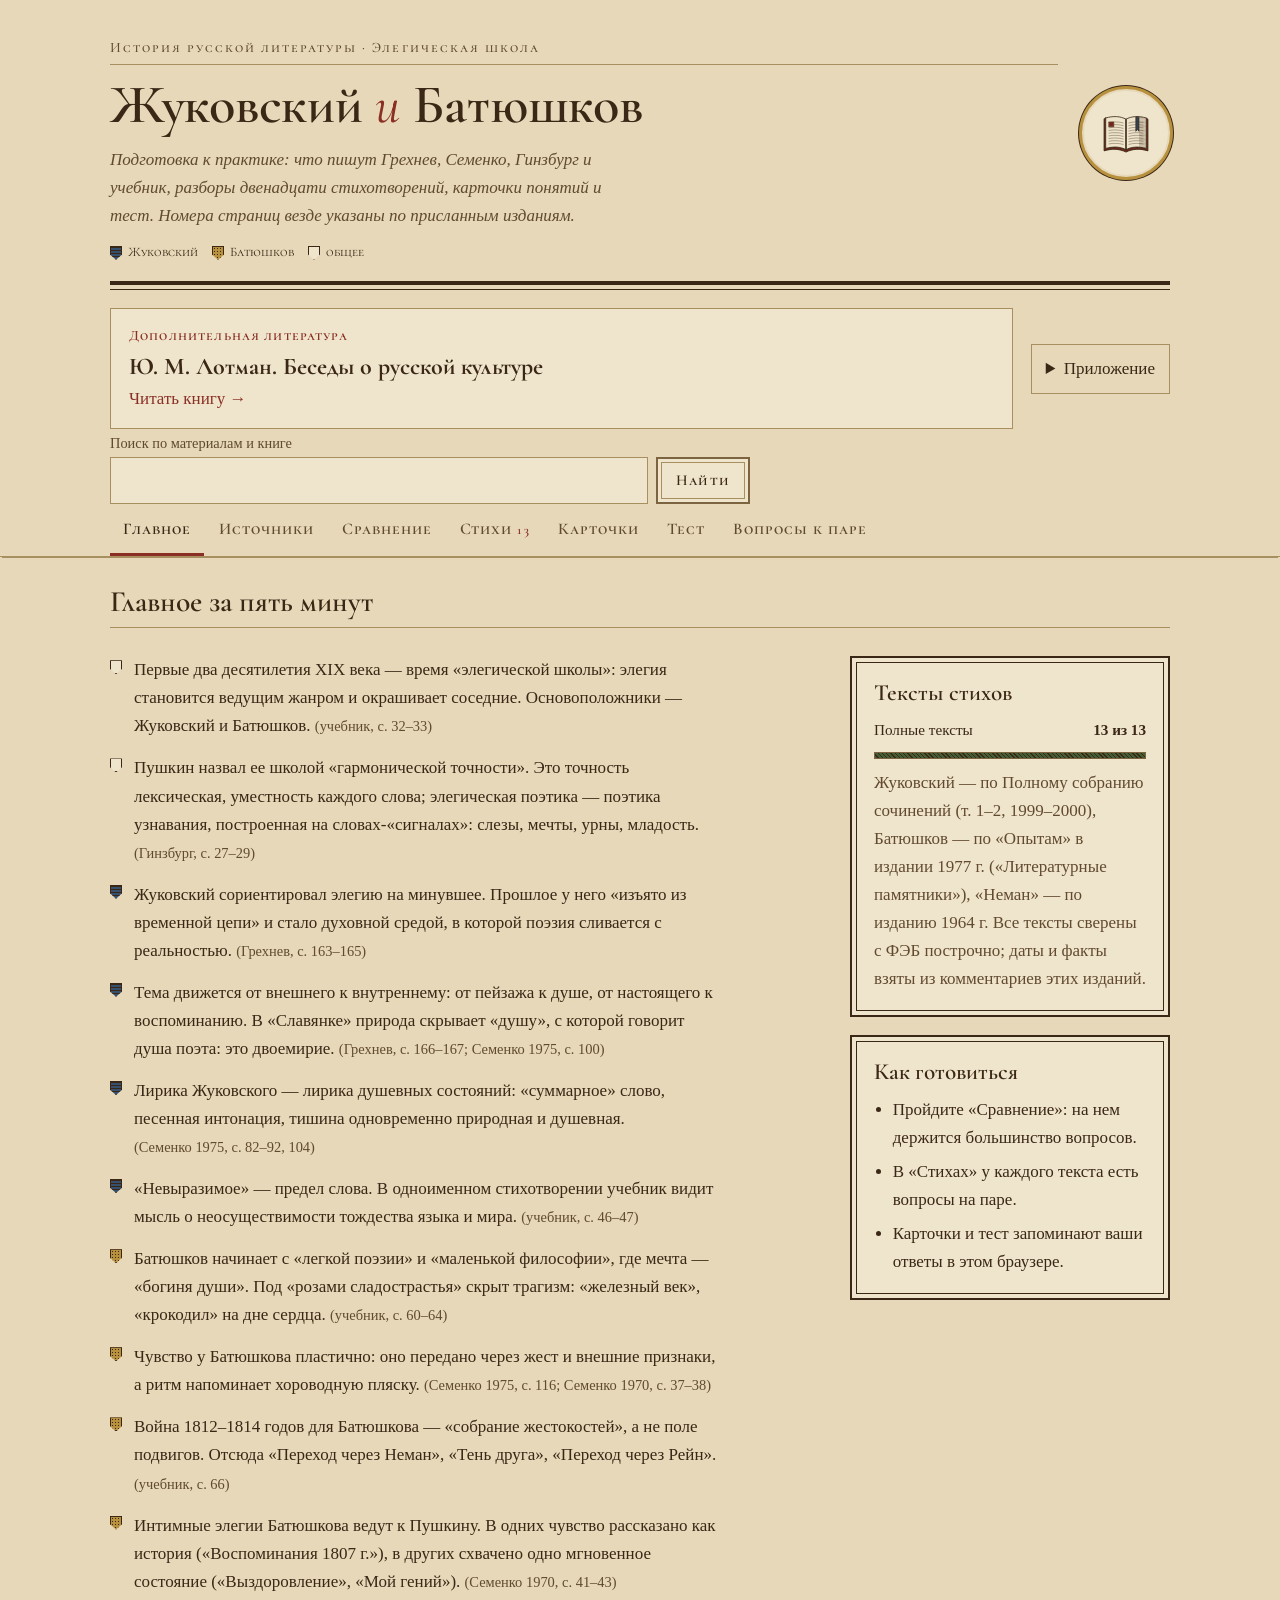
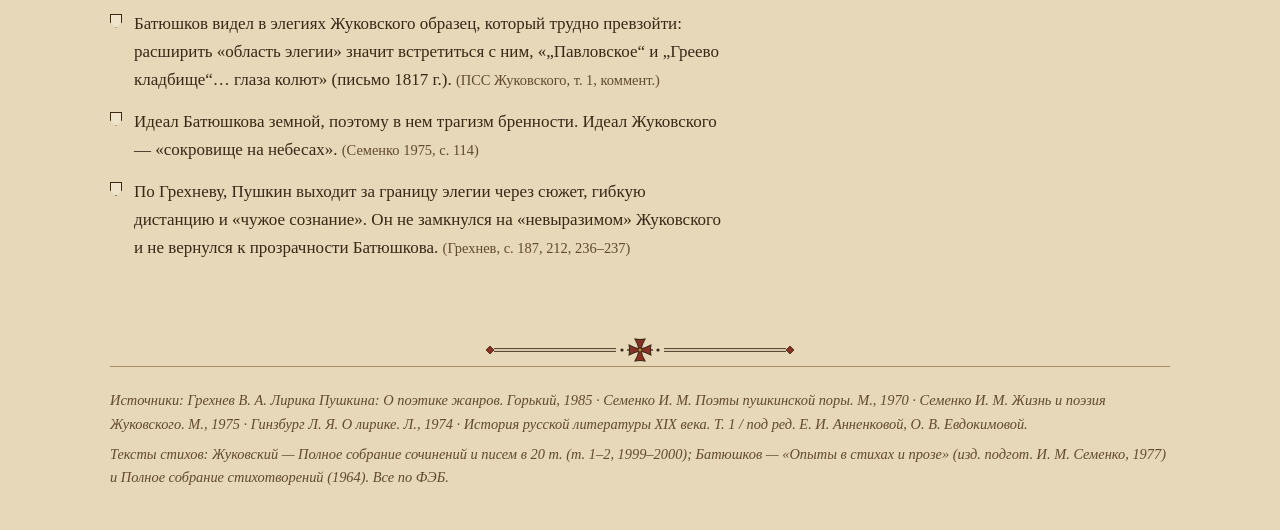
==== index.html @ 260fa059 "Build HRL study site and Lotman reader" ====
<!doctype html><html lang="ru"><head><meta charset=utf8><meta name=viewport content="width=device-width,initial-scale=1,viewport-fit=cover"><style>:root{color-scheme:light;box-sizing:border-box;padding-top:env(safe-area-inset-top,0px);padding-bottom:env(safe-area-inset-bottom,0px)}html{scroll-padding-top:env(safe-area-inset-top,0px)}body{margin:0;padding:0;font:14px -apple-system,BlinkMacSystemFont,sans-serif;background:#fff;color:#000}img{max-width:100%}[hidden]:not([hidden=until-found i]){display:none!important}</style>
<title>История русской литературы · Жуковский и Батюшков</title>
<meta name="theme-color" content="#e6d8b8">
<link rel="manifest" href="./manifest.webmanifest">
<link rel="icon" href="./icons/icon-192.png">
<link rel="apple-touch-icon" href="./icons/icon-192.png">
<link rel="stylesheet" href="./pwa.css">
<link rel="stylesheet" href="./hrl.css">
</head><body>

<link rel="preconnect" href="https://fonts.googleapis.com">
<link rel="preconnect" href="https://fonts.gstatic.com" crossorigin>
<link rel="stylesheet" href="https://fonts.googleapis.com/css2?family=Cormorant+Garamond:ital,wght@0,500;0,600;1,400;1,500&family=Cormorant+SC:wght@500;600&family=Old+Standard+TT:ital,wght@0,400;0,700;1,400&display=swap">
<style>
/* Layout: читальный стол — шапка, липкая строка вкладок, колонка чтения; в «Стихах» текст и разбор стоят рядом, как в учебном издании с комментарием */
:root {
  /* «Гербовник», палитра «Старая киноварь»: пергамент, коричневая тушь, киноварь, выцветшие тинктуры */
  --paper: #e6d8b8; --sheet: #efe5cc; --deep: #d9c79f; --ink: #3a2716; --ink-2: #614a30; --rule: #a88f60; --rule-strong: #7d6440; --zh: #34506e; --zh-tint: #d3cfbe; --bat: #6e5218; --bat-tint: #e1d0a9; --gold: #b8913f; --cinnabar: #8a2f24; --cinnabar-wash: #ead2bd; --on-cinnabar: #f3ead6; --ok: #435d35; --ok-tint: #d0cdb1; --bad: #8a2f24; --bad-tint: #ead2bd; --plate: #efe5cc;
  --display: "Cormorant Garamond", "Cormorant", Georgia, serif;
  --body: "Old Standard TT", "PT Serif", Georgia, serif;
  --ui: "Old Standard TT", "PT Serif", Georgia, serif;
  --caps: "Cormorant SC", "Cormorant Garamond", Georgia, serif;
  --s-1: 0.8125rem; --s0: 1rem; --s1: 1.0625rem; --s2: 1.35rem; --s3: 1.85rem; --s4: clamp(2.5rem, 7vw, 3.4rem);
  --radius: 0;
}
@media (prefers-color-scheme: dark) {
  :root:not([data-theme="light"]) { --paper: #1d1712; --sheet: #2a221a; --deep: #15110d; --ink: #eadfc4; --ink-2: #bba986; --rule: #5c4a34; --rule-strong: #8c7452; --zh: #8fabcb; --zh-tint: #3c3b3a; --bat: #d4b062; --bat-tint: #473923; --gold: #c9a24e; --cinnabar: #d86f58; --cinnabar-wash: #3a1b14; --on-cinnabar: #1d1712; --ok: #9cba86; --ok-tint: #414030; --bad: #d86f58; --bad-tint: #3a1b14; --plate: #e2d3b0; color-scheme: dark; }
  :root:not([data-theme="light"]) .gb-light-only { display: none !important; }
  :root:not([data-theme="light"]) .gb-dark-only { display: block !important; }
}
:root[data-theme="dark"] { --paper: #1d1712; --sheet: #2a221a; --deep: #15110d; --ink: #eadfc4; --ink-2: #bba986; --rule: #5c4a34; --rule-strong: #8c7452; --zh: #8fabcb; --zh-tint: #3c3b3a; --bat: #d4b062; --bat-tint: #473923; --gold: #c9a24e; --cinnabar: #d86f58; --cinnabar-wash: #3a1b14; --on-cinnabar: #1d1712; --ok: #9cba86; --ok-tint: #414030; --bad: #d86f58; --bad-tint: #3a1b14; --plate: #e2d3b0; color-scheme: dark; }
:root[data-theme="dark"] .gb-light-only { display: none !important; }
:root[data-theme="dark"] .gb-dark-only { display: block !important; }
.gb-dark-only { display: none !important; }

* { box-sizing: border-box; }
body { background: var(--paper); color: var(--ink); font-family: var(--body); font-size: var(--s1); line-height: 1.6; }
.wrap { max-width: 1100px; margin: 0 auto; padding-inline: 20px; }
@media (max-width: 480px) { .wrap { padding-inline: 16px; } }
a { color: var(--zh); text-underline-offset: 2px; }
button { font: inherit; color: inherit; }
:focus-visible { outline: 2px solid var(--zh); outline-offset: 2px; border-radius: 3px; }
h1, h2, h3 { font-family: var(--display); font-weight: 700; line-height: 1.15; text-wrap: balance; margin: 0; }
p { margin: 0; }
.label { font-family: var(--ui); font-size: var(--s-1); letter-spacing: 0.08em; text-transform: uppercase; color: var(--ink-2); }
.muted { color: var(--ink-2); }
.zh { color: var(--zh); }
.bat { color: var(--bat); }

/* шапка */
.masthead { padding-block: 40px 22px; display: grid; gap: 12px; }
.masthead h1 { font-size: var(--s4); letter-spacing: 0.005em; }
.masthead h1 .amp { font-style: italic; font-weight: 400; color: var(--ink-2); }
.lede { font-size: var(--s1); max-width: 62ch; color: var(--ink-2); }
.legend { display: flex; gap: 14px; flex-wrap: wrap; font-family: var(--ui); font-size: var(--s-1); }
.legend span { display: inline-flex; align-items: center; gap: 6px; }
.dot { width: 9px; height: 9px; border-radius: 50%; display: inline-block; flex: none; }
.dot.zh { background: var(--zh); }
.dot.bat { background: var(--bat); }
.dot.common { background: var(--ink-2); }

/* вкладки */
.tabs-bar { position: sticky; top: env(safe-area-inset-top, 0px); z-index: 5; background: var(--paper); border-bottom: 1px solid var(--rule); }
.tabs { display: flex; gap: 2px; overflow-x: auto; scrollbar-width: none; }
.tabs::-webkit-scrollbar { display: none; }
.tab { flex: none; font-family: var(--ui); font-size: 0.95rem; padding: 12px 12px 11px; border: 0; background: none; cursor: pointer; color: var(--ink-2); border-bottom: 2px solid transparent; white-space: nowrap; }
.tab:hover { color: var(--ink); }
.tab[aria-selected="true"] { color: var(--ink); border-bottom-color: var(--ink); }
.tab .count { font-size: var(--s-1); color: var(--ink-2); margin-left: 4px; font-variant-numeric: tabular-nums; }

main { padding-block: 28px 64px; }
.panel { display: grid; gap: 28px; }
.panel > h2 { font-size: var(--s3); }
.intro { max-width: 68ch; color: var(--ink-2); }

/* главное */
.overview { display: grid; grid-template-columns: minmax(0, 1fr) 320px; gap: 36px; align-items: start; }
@media (max-width: 880px) { .overview { grid-template-columns: minmax(0, 1fr); } }
.theses { list-style: none; margin: 0; padding: 0; display: grid; gap: 14px; }
.theses li { display: grid; grid-template-columns: 14px minmax(0, 1fr); gap: 10px; align-items: baseline; max-width: 70ch; }
.theses .dot { transform: translateY(-1px); }
.ref { font-family: var(--ui); font-size: 0.85em; color: var(--ink-2); white-space: nowrap; }
.aside { display: grid; gap: 18px; }
.box { background: var(--sheet); border: 1px solid var(--rule); border-radius: var(--radius); padding: 18px; display: grid; gap: 10px; }
.box h3 { font-size: var(--s2); }
.box ul { margin: 0; padding-left: 1.1em; display: grid; gap: 6px; }
.status-row { display: flex; justify-content: space-between; gap: 12px; font-family: var(--ui); font-size: 0.95rem; }
.meter { height: 6px; background: var(--rule); border-radius: 3px; overflow: hidden; }
.meter i { display: block; height: 100%; background: var(--ok); }

/* источники */
.sources { display: grid; gap: 20px; }
.source { border-top: 1px solid var(--rule); padding-top: 20px; display: grid; grid-template-columns: 240px minmax(0, 1fr); gap: 24px; }
@media (max-width: 760px) { .source { grid-template-columns: minmax(0, 1fr); gap: 10px; } }
.source h3 { font-size: var(--s2); }
.source .biblio { font-size: 0.95rem; color: var(--ink-2); margin-top: 6px; }
.source .note { font-family: var(--ui); font-size: 0.9rem; color: var(--bat); margin-top: 8px; }
.points { margin: 0; padding-left: 1.1em; display: grid; gap: 8px; max-width: 72ch; }

/* сравнение */
.compare { display: grid; border-top: 1px solid var(--rule); }
.crow { display: grid; grid-template-columns: 170px minmax(0, 1fr) minmax(0, 1fr); gap: 20px; padding-block: 14px; border-bottom: 1px solid var(--rule); }
.crow.head { font-family: var(--ui); font-size: var(--s-1); letter-spacing: 0.08em; text-transform: uppercase; color: var(--ink-2); padding-block: 10px; }
.crow .param { font-family: var(--display); font-weight: 700; font-size: 1.1rem; }
.crow .cell { min-width: 0; }
.crow .tag { display: none; }
@media (max-width: 760px) {
  .crow { grid-template-columns: minmax(0, 1fr); gap: 8px; }
  .crow.head { display: none; }
  .crow .tag { display: inline-flex; align-items: center; gap: 6px; font-family: var(--ui); font-size: var(--s-1); letter-spacing: 0.06em; text-transform: uppercase; margin-bottom: 2px; }
}

/* стихи */
.picker { display: grid; gap: 16px; }
.pgroup { display: grid; gap: 8px; }
.pgroup .label { display: flex; align-items: center; gap: 8px; }
.plist { display: flex; flex-wrap: wrap; gap: 8px; }
.pbtn { display: inline-flex; align-items: baseline; gap: 8px; border: 1px solid var(--rule); background: var(--sheet); border-radius: 999px; padding: 6px 13px; cursor: pointer; font-family: var(--body); font-size: 0.97rem; text-align: left; }
.pbtn .yr { font-family: var(--ui); font-size: var(--s-1); color: var(--ink-2); font-variant-numeric: tabular-nums; }
.pbtn .ok { font-family: var(--ui); font-size: var(--s-1); color: var(--ok); }
.pbtn:hover { border-color: var(--ink-2); }
.pbtn[aria-pressed="true"].zh-b { background: var(--zh-tint); border-color: var(--zh); }
.pbtn[aria-pressed="true"].bat-b { background: var(--bat-tint); border-color: var(--bat); }
.poem-head { display: grid; gap: 8px; border-top: 1px solid var(--rule); padding-top: 24px; }
.poem-head h2 { font-size: var(--s3); }
.poem-head .meta { font-size: 0.97rem; color: var(--ink-2); max-width: 80ch; }
.pill { display: inline-block; font-family: var(--ui); font-size: var(--s-1); padding: 2px 9px; border-radius: 999px; border: 1px solid currentColor; }
.pill.full { color: var(--ok); background: var(--ok-tint); }
.pill.frag { color: var(--ink-2); }
.poem-body { display: grid; grid-template-columns: minmax(0, 5fr) minmax(0, 6fr); gap: 32px; align-items: start; }
@media (max-width: 900px) { .poem-body { grid-template-columns: minmax(0, 1fr); } }
.textcol { background: var(--sheet); border: 1px solid var(--rule); border-radius: var(--radius); padding: 22px 18px 18px; display: grid; gap: 16px; min-width: 0; }
.verse { font-family: var(--body); font-size: 1.02rem; line-height: 1.55; display: grid; }
.vline { display: grid; grid-template-columns: 2.2em minmax(0, 1fr); column-gap: 0.4em; }
.vline .n { font-family: var(--ui); font-size: 0.75rem; color: var(--ink-2); text-align: right; padding-top: 0.25em; font-variant-numeric: tabular-nums; }
.vline .t { min-width: 0; padding-left: 1.1em; text-indent: -1.1em; }
.vgap { height: 0.8em; }
@media (max-width: 480px) {
  .textcol { padding: 18px 12px 14px; }
  .verse { font-size: 0.97rem; }
  .vline { grid-template-columns: 1.6em minmax(0, 1fr); column-gap: 0.35em; }
}
.ellip { color: var(--ink-2); padding-left: 2.6em; }
.epigraph { font-style: italic; color: var(--ink-2); padding-left: 2.6em; font-size: 0.95rem; }
.fragcap { font-family: var(--ui); font-size: var(--s-1); color: var(--ink-2); padding-left: 3.1em; }
.textnote { font-family: var(--ui); font-size: 0.9rem; color: var(--ink-2); border-top: 1px solid var(--rule); padding-top: 12px; display: grid; gap: 6px; }
.xcap { font-family: var(--ui); font-size: var(--s-1); color: var(--ink-2); }
.gl { font: inherit; color: inherit; background: none; border: 0; padding: 0; margin: 0; text-indent: 0; cursor: help; text-decoration: underline dotted var(--bat); text-decoration-thickness: 1.5px; text-underline-offset: 3px; }
.gl:hover, .gl[aria-expanded="true"] { background: var(--bat-tint); border-radius: 3px; }
.gpop { position: absolute; z-index: 20; background: var(--sheet); color: var(--ink); border: 1px solid var(--rule); border-left: 3px solid var(--bat); border-radius: 6px; padding: 9px 12px; font-family: var(--ui); font-size: 0.9rem; line-height: 1.45; box-shadow: 0 6px 22px rgba(0,0,0,0.16); }
.ostanza { display: grid; grid-template-columns: minmax(0, 1fr); gap: 6px; padding-top: 12px; border-top: 1px dashed var(--rule); }
.ode { font-family: var(--body); font-style: italic; font-size: 0.95rem; line-height: 1.45; }
.ode .xcap { font-style: normal; display: block; margin-bottom: 2px; }
.oru { font-family: var(--ui); font-size: 0.9rem; line-height: 1.5; display: grid; gap: 4px; }
.orig { gap: 10px; }
.glist > summary { cursor: pointer; font-family: var(--ui); font-size: 0.92rem; color: var(--ink-2); }
.glist dl { margin: 10px 0 0; display: grid; grid-template-columns: minmax(0, 11em) minmax(0, 1fr); gap: 6px 14px; font-size: 0.95rem; }
.glist dt { font-weight: 600; }
.glist dd { margin: 0; }
@media (max-width: 480px) { .glist dl { grid-template-columns: minmax(0, 1fr); gap: 2px; } .glist dd { margin-bottom: 8px; } }
.authnote { font-family: var(--ui); font-size: 0.9rem; line-height: 1.55; color: var(--ink-2); }
.extra { border-top: 1px solid var(--rule); padding-top: 12px; display: grid; gap: 8px; }
details.extra > summary { cursor: pointer; font-family: var(--ui); font-size: 0.9rem; color: var(--ink-2); line-height: 1.45; }
details.extra[open] > summary { margin-bottom: 6px; }
.analysis { display: grid; gap: 20px; min-width: 0; }
.asec { display: grid; gap: 6px; }
.asec p, .asec li { max-width: 68ch; }
.asec ul, .asec ol { margin: 0; padding-left: 1.2em; display: grid; gap: 6px; }
.asec.q { background: var(--sheet); border: 1px solid var(--rule); border-radius: var(--radius); padding: 14px 16px; }

/* карточки */
.cards-ui { display: grid; gap: 18px; justify-items: center; }
.filters { display: flex; flex-wrap: wrap; gap: 8px; justify-content: center; }
.fbtn { font-family: var(--ui); font-size: 0.9rem; border: 1px solid var(--rule); background: var(--sheet); padding: 5px 12px; border-radius: 999px; cursor: pointer; }
.fbtn[aria-pressed="true"] { border-color: var(--ink); background: var(--ink); color: var(--paper); }
.flash { width: min(560px, 100%); min-height: 270px; perspective: 1200px; cursor: pointer; border: 0; background: none; padding: 0; text-align: left; }
.flash-inner { position: relative; width: 100%; min-height: 270px; transition: transform 0.45s ease; transform-style: preserve-3d; }
.flash.flipped .flash-inner { transform: rotateY(180deg); }
.face { position: absolute; inset: 0; backface-visibility: hidden; -webkit-backface-visibility: hidden; background: var(--sheet); border: 1px solid var(--rule); border-radius: 10px; padding: 26px 24px 20px; display: grid; align-content: space-between; gap: 14px; }
.face.back { transform: rotateY(180deg); }
.face .term { font-family: var(--display); font-weight: 700; font-size: 1.6rem; line-height: 1.2; text-wrap: balance; }
.face .def { font-size: 1.02rem; }
.face .foot { display: flex; justify-content: space-between; gap: 10px; font-family: var(--ui); font-size: var(--s-1); color: var(--ink-2); }
@media (prefers-reduced-motion: reduce) { .flash-inner { transition: none; } }
.cardnav { display: flex; gap: 10px; align-items: center; flex-wrap: wrap; justify-content: center; font-family: var(--ui); }
.btn { font-family: var(--ui); font-size: 0.95rem; border: 1px solid var(--rule); background: var(--sheet); padding: 8px 14px; border-radius: var(--radius); cursor: pointer; }
.btn:hover { border-color: var(--ink-2); }
.btn.primary { background: var(--ink); color: var(--paper); border-color: var(--ink); }
.btn.known[aria-pressed="true"] { background: var(--ok-tint); border-color: var(--ok); color: var(--ok); }
.counter { font-variant-numeric: tabular-nums; color: var(--ink-2); min-width: 7ch; text-align: center; }
.hint { font-family: var(--ui); font-size: var(--s-1); color: var(--ink-2); text-align: center; }

/* тест */
.quizbar { display: flex; flex-wrap: wrap; gap: 12px; align-items: center; justify-content: space-between; position: sticky; top: calc(env(safe-area-inset-top, 0px) + 46px); background: var(--paper); padding-block: 8px; z-index: 4; border-bottom: 1px solid var(--rule); }
.score { font-family: var(--ui); font-variant-numeric: tabular-nums; }
.score b { font-size: 1.2rem; }
.qlist { list-style: none; margin: 0; padding: 0; display: grid; gap: 22px; counter-reset: q; }
.qitem { display: grid; gap: 10px; max-width: 760px; }
.qitem h3 { font-family: var(--body); font-weight: 600; font-size: 1.05rem; line-height: 1.4; display: grid; grid-template-columns: 2.2em minmax(0, 1fr); }
.qitem h3 .qn { font-family: var(--ui); font-weight: 700; color: var(--ink-2); font-variant-numeric: tabular-nums; }
.opts { display: grid; gap: 6px; padding-left: 2.2em; }
.opt { text-align: left; border: 1px solid var(--rule); background: var(--sheet); border-radius: var(--radius); padding: 8px 12px; cursor: pointer; font-family: var(--body); font-size: 0.98rem; }
.opt:hover:not(:disabled) { border-color: var(--ink-2); }
.opt:disabled { cursor: default; }
.opt.right { background: var(--ok-tint); border-color: var(--ok); }
.opt.wrong { background: var(--bad-tint); border-color: var(--bad); }
.expl { padding-left: 2.2em; font-size: 0.97rem; }
.expl b.r { color: var(--ok); font-family: var(--ui); }
.expl b.w { color: var(--bad); font-family: var(--ui); }

/* вопросы */
.qa { display: grid; border-top: 1px solid var(--rule); }
.qa details { border-bottom: 1px solid var(--rule); padding-block: 4px; }
.qa summary { cursor: pointer; padding: 12px 0; font-family: var(--display); font-weight: 700; font-size: 1.2rem; line-height: 1.3; list-style: none; display: grid; grid-template-columns: 1.4em minmax(0, 1fr); }
.qa summary::-webkit-details-marker { display: none; }
.qa summary::before { content: "+"; font-family: var(--ui); font-weight: 400; color: var(--ink-2); }
.qa details[open] summary::before { content: "–"; }
.qa ul { margin: 0 0 16px; padding-left: 2.6em; display: grid; gap: 7px; max-width: 76ch; }

footer { border-top: 1px solid var(--rule); padding-block: 22px 40px; font-family: var(--ui); font-size: 0.9rem; color: var(--ink-2); display: grid; gap: 6px; }

/* ===== Гербовник ===== */
body { font-size: 17px; line-height: 1.65; }
a { color: var(--zh); text-decoration-thickness: 1px; text-underline-offset: 3px; }
a:hover { color: var(--cinnabar); }
:focus-visible { outline: 2px solid var(--zh); outline-offset: 2px; border-radius: 0; }
::selection { background: var(--cinnabar-wash); }
h1, h2, h3 { font-family: var(--display); font-weight: 600; }
.label, .crow.head, .legend, .tab, .btn, .fbtn, .pill, .pbtn .yr, .counter, .score, .hint, .xcap, .fragcap { font-family: var(--caps); text-transform: none; }
.label { font-size: 0.9rem; font-weight: 600; letter-spacing: 0.08em; color: var(--cinnabar); }
.asec > h3.label { display: flex; align-items: center; gap: 8px; }
.asec > h3.label img { width: 24px; height: 24px; flex: none; }

/* титул: тонкая-толстая линейка, печать */
.masthead { padding-block: 36px 18px; grid-template-columns: minmax(0, 1fr) auto; align-items: end; column-gap: 24px; }
.masthead > * { grid-column: 1; }
.masthead .seal { grid-column: 2; grid-row: 1 / span 3; align-self: center; }
.masthead > .label { color: var(--ink-2); letter-spacing: 0.14em; font-weight: 500; border-bottom: 1px solid var(--rule); padding-bottom: 4px; }
.masthead h1 { font-weight: 600; letter-spacing: -0.005em; line-height: 1.05; }
.masthead h1 .amp { font-weight: 400; color: var(--cinnabar); }
.masthead::after { content: ""; grid-column: 1 / -1; height: 9px; margin-top: 6px;
  background: linear-gradient(var(--ink), var(--ink)) top / 100% 4px no-repeat, linear-gradient(var(--ink), var(--ink)) bottom / 100% 1px no-repeat; }
.seal { width: 88px; height: 88px; border-radius: 50%; display: inline-grid; place-items: center; background: var(--plate);
  border: 2px solid var(--paper); box-shadow: 0 0 0 3px var(--gold), 0 0 0 4px var(--ink); }
.seal img { width: 62%; height: 62%; }
@media (max-width: 560px) { .seal { width: 60px; height: 60px; } }
.lede { font-style: italic; }

/* знаки поэтов: штриховка тинктур — лазурь (горизонтали) у Жуковского, золото (точки) у Батюшкова */
.dot { width: 12px; height: 14px; border-radius: 0; border: 1px solid var(--ink); clip-path: polygon(0 0, 100% 0, 100% 62%, 50% 100%, 0 62%); }
.dot.zh { background: repeating-linear-gradient(0deg, transparent 0 2px, var(--ink) 2px 3px) var(--zh); }
.dot.bat { background: radial-gradient(var(--ink) .7px, transparent 1px) 0 0 / 3px 3px var(--gold); }
.dot.common { background: var(--sheet); }

/* вкладки */
.tabs-bar { border-bottom: 1px solid var(--rule); box-shadow: 0 3px 0 -2px var(--rule); }
.tab { font-size: 1.02rem; font-weight: 600; letter-spacing: 0.06em; color: var(--ink-2); padding: 12px 13px 10px; border-bottom-width: 3px; }
.tab[aria-selected="true"] { color: var(--ink); border-bottom-color: var(--cinnabar); }
.tab .count { font-family: var(--caps); color: var(--cinnabar); }
.panel > h2 { font-size: var(--s3); padding-bottom: 8px; border-bottom: 1px solid var(--rule); }
.intro { font-style: italic; }

/* рамки вместо скруглений и теней: двойная линейка, как у гравюрной доски */
.box, .asec.q, .face, .textcol { border-radius: 0; border: 2px solid var(--ink); outline: 1px solid var(--ink); outline-offset: -7px; background: var(--sheet); }
.box { padding: 22px; }
.box h3 { font-size: 1.45rem; }
.asec.q { padding: 20px 22px; }
.meter { border-radius: 0; height: 7px; border: 1px solid var(--rule-strong); background: var(--deep); }
.meter i { background: repeating-linear-gradient(45deg, transparent 0 2px, var(--ink) 2px 3px) var(--ok); }
.pbtn, .fbtn, .pill, .btn, .opt { border-radius: 0; }
.pbtn { border-color: var(--rule-strong); font-family: var(--body); }
.pbtn[aria-pressed="true"].zh-b { box-shadow: inset 0 -3px 0 var(--zh); }
.pbtn[aria-pressed="true"].bat-b { box-shadow: inset 0 -3px 0 var(--bat); }
.pill { border-radius: 2px; letter-spacing: 0.06em; font-weight: 600; }
.btn { border: 2px solid var(--rule-strong); box-shadow: inset 0 0 0 3px var(--sheet), inset 0 0 0 4px var(--rule); font-weight: 600; letter-spacing: 0.08em; padding: 9px 18px; }
.btn.primary { background: var(--cinnabar); color: var(--on-cinnabar); border-color: var(--cinnabar); box-shadow: inset 0 0 0 3px var(--cinnabar), inset 0 0 0 4px var(--on-cinnabar); }
.fbtn { border-color: var(--rule-strong); font-weight: 600; letter-spacing: 0.06em; }
.fbtn[aria-pressed="true"] { background: var(--ink); color: var(--paper); }
.opt { border-color: var(--rule-strong); }
.face .term { font-weight: 600; font-size: 1.75rem; }
.quizbar, .tabs-bar { background: var(--paper); }

/* текст стихотворения — плашка-оттиск с угловыми орнаментами */
.textcol { position: relative; padding: 30px 24px 22px; }
.textcol .corner { position: absolute; width: 40px; height: 40px; pointer-events: none; }
.textcol .corner.tl { top: -2px; left: -2px; } .textcol .corner.tr { top: -2px; right: -2px; transform: scaleX(-1); }
.textcol .corner.bl { bottom: -2px; left: -2px; transform: scaleY(-1); } .textcol .corner.br { bottom: -2px; right: -2px; transform: scale(-1, -1); }
.verse { font-size: 1.06rem; line-height: 1.6; }
.vline .n { font-family: var(--caps); font-size: 0.8rem; color: var(--cinnabar); }
.epigraph { font-family: var(--display); font-size: 1.12rem; color: var(--bat); }
.poem-head h2 { font-size: 2.1rem; }
.poem-head .meta { font-style: italic; }
.gl { text-decoration-color: var(--cinnabar); }
.gl:hover, .gl[aria-expanded="true"] { background: var(--cinnabar-wash); border-radius: 0; }
.gpop { border-radius: 0; box-shadow: none; border: 2px solid var(--ink); border-left-width: 2px; outline: 1px solid var(--ink); outline-offset: -6px; padding: 12px 15px; font-size: 0.95rem; }
.gpop b { font-family: var(--display); font-size: 1.1rem; color: var(--cinnabar); }
.gl.lw { text-decoration: none; cursor: pointer; }
.gl.lw:hover { text-decoration: underline dotted var(--cinnabar); text-underline-offset: 3px; }
.gl.lw[aria-expanded="true"] { background: var(--cinnabar-wash); text-decoration: none; }
.lwhint { margin: 0.4em 0 0.8em; }
.gl.lw.lwn { text-decoration: underline dotted var(--cinnabar); text-decoration-thickness: 1.5px; text-underline-offset: 3px; }
.lwnote { margin-top: 7px; padding-top: 7px; border-top: 1px solid var(--rule); font-size: 0.88rem; line-height: 1.45; }
.myth dl { margin: 0; display: grid; gap: 6px; }
.myth dt { font-weight: 600; font-family: var(--ui); font-size: 0.92rem; }
.myth dd { margin: 0 0 4px; font-family: var(--ui); font-size: 0.9rem; line-height: 1.5; color: var(--ink-2); }
.myth h4 { margin: 10px 0 4px; font-family: var(--display); color: var(--cinnabar); font-size: 1.02rem; font-weight: 600; }
.qlist > li { margin-bottom: 10px; }
.qhint { margin-top: 5px; }
.qhint > summary { cursor: pointer; font-family: var(--ui); font-size: 0.86rem; color: var(--cinnabar); list-style-position: inside; }
.qhint > ul { margin: 6px 0 0; padding: 8px 12px 8px 26px; border-left: 2px solid var(--cinnabar); background: var(--sheet); font-size: 0.93rem; line-height: 1.5; }
.qhint > ul li { margin: 3px 0; }
.n64 b { font-weight: 600; color: var(--ink); }
.n64pu { border-left: 2px solid var(--cinnabar); padding-left: 10px; }
.n64var { overflow-x: auto; }
.n64var table { border-collapse: collapse; width: 100%; font-family: var(--ui); font-size: 0.86rem; line-height: 1.4; }
.n64var th, .n64var td { text-align: left; vertical-align: top; padding: 5px 8px; border-bottom: 1px solid var(--rule); }
.n64var th { color: var(--ink-2); font-weight: 600; border-bottom: 2px solid var(--ink); }
.n64var td:nth-child(2) { color: var(--cinnabar); }
@media (max-width: 560px) { .n64var th:nth-child(3), .n64var td:nth-child(3) { min-width: 9em; } }
.lwhead { display: flex; flex-wrap: wrap; gap: 0.2em 0.6em; align-items: baseline; }
.lwrd { font-family: var(--display); color: var(--zh); font-size: 1.05rem; }
.lwtr { margin-top: 4px; }
.lwform { margin-top: 3px; font-size: 0.85rem; color: var(--ink-2); font-style: italic; }
.lwsay { margin-top: 8px; font: inherit; font-size: 0.82rem; background: none; color: var(--ink); border: 1px solid var(--ink); border-radius: 0; padding: 3px 10px; cursor: pointer; }
.lwsay:hover { background: var(--cinnabar-wash); }
.ode { font-family: var(--display); font-size: 1.08rem; }
.ostanza { border-top-style: dotted; }

/* буквица в «Коротко» */
.dropcap::first-letter { float: left; font-family: var(--display); font-weight: 600; font-size: 3.6em; line-height: .85; color: var(--cinnabar);
  margin: 5px 10px 0 0; padding: 6px 8px 3px; line-height: .8; border: 2px solid var(--ink); outline: 1px solid var(--ink); outline-offset: 3px;
  background: repeating-linear-gradient(90deg, transparent 0 3px, var(--rule) 3px 4px) var(--sheet); }

/* разделители-орнаменты */
.gb-divider { display: block; margin: 8px auto 0; width: min(320px, 100%); height: auto; }
.qa summary::before { color: var(--cinnabar); font-family: var(--display); }
.qa summary, .crow .param { font-weight: 600; }
.source h3 { font-size: 1.55rem; }
.source .note { color: var(--cinnabar); font-style: italic; }
.theses li { max-width: 72ch; }
footer { font-family: var(--body); font-style: italic; }
</style>

<div class="wrap">
  <header class="masthead">
    <p class="label">История русской литературы · Элегическая школа</p>
    <span class="seal" aria-hidden="true"><img src="gb/book.svg" alt=""></span>
    <h1>Жуковский <span class="amp">и</span> Батюшков</h1>
    <p class="lede">Подготовка к практике: что пишут Грехнев, Семенко, Гинзбург и учебник, разборы двенадцати стихотворений, карточки понятий и тест. Номера страниц везде указаны по присланным изданиям.</p>
    <div class="legend" aria-label="Обозначения">
      <span><i class="dot zh"></i>Жуковский</span>
      <span><i class="dot bat"></i>Батюшков</span>
      <span><i class="dot common"></i>общее</span>
    </div>
  </header>
</div>


<div class="wrap hrl-nav">
  <a class="hrl-book" href="./reader/#lotman">
    <span class="label">Дополнительная литература</span>
    <strong>Ю. М. Лотман. Беседы о русской культуре</strong>
    <span>Читать книгу <span aria-hidden="true">→</span></span>
  </a>
  <details class="hrl-app"><summary>Приложение</summary>
    <p id="pwa-status" role="status">Подготовка офлайн-доступа…</p>
    <button type="button" class="btn" data-pwa-install hidden>Установить</button>
    <button type="button" class="btn" data-pwa-check>Проверить обновления</button>
  </details>
</div>
<div class="wrap hrl-search">
  <form id="hrl-search-form" role="search"><label for="hrl-query">Поиск по материалам и книге</label>
    <div><input id="hrl-query" type="search" required><button type="submit" class="btn">Найти</button></div>
  </form>
  <div id="hrl-search-results" aria-live="polite"></div>
</div>
<div class="tabs-bar">
  <div class="wrap">
    <nav class="tabs" role="tablist" aria-label="Разделы" id="tabs"></nav>
  </div>
</div>

<main class="wrap" id="main">
  <section class="panel" id="overview" role="tabpanel" aria-label="Главное"></section>
  <section class="panel" id="sources" role="tabpanel" aria-label="Источники" hidden></section>
  <section class="panel" id="compare" role="tabpanel" aria-label="Сравнение" hidden></section>
  <section class="panel" id="poems" role="tabpanel" aria-label="Стихи" hidden></section>
  <section class="panel" id="cards" role="tabpanel" aria-label="Карточки" hidden></section>
  <section class="panel" id="quiz" role="tabpanel" aria-label="Тест" hidden></section>
  <section class="panel" id="questions" role="tabpanel" aria-label="Вопросы к паре" hidden></section>
</main>

<div class="wrap">
  <img class="gb-divider gb-light-only" src="gb/divider-cross.svg" alt="">
  <img class="gb-divider gb-dark-only" src="gb/divider-cross-dark.svg" alt="">
  <footer>
    <p>Источники: Грехнев В. А. Лирика Пушкина: О поэтике жанров. Горький, 1985 · Семенко И. М. Поэты пушкинской поры. М., 1970 · Семенко И. М. Жизнь и поэзия Жуковского. М., 1975 · Гинзбург Л. Я. О лирике. Л., 1974 · История русской литературы XIX века. Т. 1 / под ред. Е. И. Анненковой, О. В. Евдокимовой.</p>
    <p>Тексты стихов: Жуковский — Полное собрание сочинений и писем в 20 т. (т. 1–2, 1999–2000); Батюшков — «Опыты в стихах и прозе» (изд. подгот. И. М. Семенко, 1977) и Полное собрание стихотворений (1964). Все по ФЭБ.</p>
  </footer>
</div>

<script>
(function () {
  "use strict";

  /* ---------- данные ---------- */

  const TABS = [
    { id: "overview", name: "Главное" },
    { id: "sources", name: "Источники" },
    { id: "compare", name: "Сравнение" },
    { id: "poems", name: "Стихи", count: 13 },
    { id: "cards", name: "Карточки" },
    { id: "quiz", name: "Тест" },
    { id: "questions", name: "Вопросы к паре" }
  ];

  const THESES = [
    [
      "common",
      "Первые два десятилетия XIX века — время «элегической школы»: элегия становится ведущим жанром и окрашивает соседние. Основоположники — Жуковский и Батюшков.",
      "учебник, с. 32–33"
    ],
    [
      "common",
      "Пушкин назвал ее школой «гармонической точности». Это точность лексическая, уместность каждого слова; элегическая поэтика — поэтика узнавания, построенная на словах-«сигналах»: слезы, мечты, урны, младость.",
      "Гинзбург, с. 27–29"
    ],
    [
      "zh",
      "Жуковский сориентировал элегию на минувшее. Прошлое у него «изъято из временной цепи» и стало духовной средой, в которой поэзия сливается с реальностью.",
      "Грехнев, с. 163–165"
    ],
    [
      "zh",
      "Тема движется от внешнего к внутреннему: от пейзажа к душе, от настоящего к воспоминанию. В «Славянке» природа скрывает «душу», с которой говорит душа поэта: это двоемирие.",
      "Грехнев, с. 166–167; Семенко 1975, с. 100"
    ],
    [
      "zh",
      "Лирика Жуковского — лирика душевных состояний: «суммарное» слово, песенная интонация, тишина одновременно природная и душевная.",
      "Семенко 1975, с. 82–92, 104"
    ],
    [
      "zh",
      "«Невыразимое» — предел слова. В одноименном стихотворении учебник видит мысль о неосуществимости тождества языка и мира.",
      "учебник, с. 46–47"
    ],
    [
      "bat",
      "Батюшков начинает с «легкой поэзии» и «маленькой философии», где мечта — «богиня души». Под «розами сладострастья» скрыт трагизм: «железный век», «крокодил» на дне сердца.",
      "учебник, с. 60–64"
    ],
    [
      "bat",
      "Чувство у Батюшкова пластично: оно передано через жест и внешние признаки, а ритм напоминает хороводную пляску.",
      "Семенко 1975, с. 116; Семенко 1970, с. 37–38"
    ],
    [
      "bat",
      "Война 1812–1814 годов для Батюшкова — «собрание жестокостей», а не поле подвигов. Отсюда «Переход через Неман», «Тень друга», «Переход через Рейн».",
      "учебник, с. 66"
    ],
    [
      "bat",
      "Интимные элегии Батюшкова ведут к Пушкину. В одних чувство рассказано как история («Воспоминания 1807 г.»), в других схвачено одно мгновенное состояние («Выздоровление», «Мой гений»).",
      "Семенко 1970, с. 41–43"
    ],
    [
      "common",
      "Батюшков видел в элегиях Жуковского образец, который трудно превзойти: расширить «область элегии» значит встретиться с ним, «„Павловское“ и „Греево кладбище“… глаза колют» (письмо 1817 г.).",
      "ПСС Жуковского, т. 1, коммент."
    ],
    [
      "common",
      "Идеал Батюшкова земной, поэтому в нем трагизм бренности. Идеал Жуковского — «сокровище на небесах».",
      "Семенко 1975, с. 114"
    ],
    [
      "common",
      "По Грехневу, Пушкин выходит за границу элегии через сюжет, гибкую дистанцию и «чужое сознание». Он не замкнулся на «невыразимом» Жуковского и не вернулся к прозрачности Батюшкова.",
      "Грехнев, с. 187, 212, 236–237"
    ]
  ];

  const SOURCES = [
   {
    "title": "Грехнев",
    "biblio": "Лирика Пушкина: О поэтике жанров. Горький, 1985. Гл. III «На границе элегии», с. 134–232; Заключение, с. 233–238.",
    "note": "Подробный конспект главы — в тезисах (отдельный файл .docx).",
    "points": [
     [
      "Элегическая эмоция генерализует: «меланхолия» Жуковского и «разуверение» Баратынского претендуют на господство в пределах стиля.",
      "с. 135–136"
     ],
     [
      "Пушкин о Баратынском: «Баратынский прелесть и чудо. „Признание“ совершенство. После него никогда не стану печатать своих элегий». Баратынский возвел в степень генерализующего переживания эмоцию «разочарованья», впитавшую «болевые импульсы эпохи».",
      "с. 136"
     ],
     [
      "История у Баратынского — лишь отголоски: «море истории все-таки плещет за порогом» его элегий. «Век» в «Последнем поэте» — метафора ряда эпох, современность сопряжена с символикой Эллады. Новаторство — в трагической универсальности разочарования и в насыщенности мыслью; жанр у него «насквозь философичен».",
      "с. 137–138"
     ],
     [
      "Переход исторического во всеобщее у Баратынского «сродни сублимации»: эпоха растворена «без осадка»; у Пушкина «слагаемые» разочарования обозримы («К морю»).",
      "с. 139–140"
     ],
     [
      "Конфликты Баратынского: страсть и рассудок на одном уровне, двойственны изначально; дисгармоническое сгущается, гармонию дает лишь искусство — прибежище «больного духа». Субъект — «носитель мысли», по преимуществу расчленяющей.",
      "с. 145–146, 151"
     ],
     [
      "В элегиях Баратынского («Разуверение», «Признание») силы разобщают сердца даже в любви; у Пушкина действует энергия духовного соединения. Пушкин размежевался с манерой Баратынского и разомкнул элегию навстречу «впечатленьям бытия».",
      "с. 232, 237"
     ],
     [
      "«Невыразимое» у Жуковского — устойчивая и всеобщая область эмоций, неотделимая от сущности человеческого духа.",
      "с. 135"
     ],
     [
      "Субъект элегии Жуковского — «носитель настроения и созерцания», «лицо страдательное».",
      "с. 151"
     ],
     [
      "Элегическая система Жуковского «контекстуально спаяна»: образ прорастает в другие элегии, жанровый контекст позволяет «досказать недосказанное».",
      "с. 148–150"
     ],
     [
      "Старая элегия держится на жесткой временной дистанции. Жуковский сориентировал ее на минувшее: «экспансия временного начала», минувшее как духовная среда.",
      "с. 161–165"
     ],
     [
      "«Славянка»: тема идет от внешнего к внутреннему; «пустынный храм» и «семья младых берез» возникают там, где мысль вступает на тропу воспоминания; минувшее населено «образами без лиц»; в финале Жуковский чувствует пределы слова.",
      "с. 166–171"
     ],
     [
      "Историческая элегия Батюшкова: в «Пленном» нужен персонаж-«медиум» между временем субъекта и временем истории, и элегия уклоняется к балладе. В исторической элегии Батюшков — смелый новатор, но медитативная элегия у него держится на традиционных устоях.",
      "с. 181–182; примеч. 30, с. 217"
     ],
     [
      "«Выздоровление» Батюшкова: античный декорум, контраст состояний без полутонов, героиня как «метафора страсти». Пушкинское «Выздоровление» психологизирует конфликт и направляет переживание к другому «я».",
      "с. 212–219"
     ],
     [
      "Заключение: у Пушкина есть «невыраженное», но нет «невыразимого»; прозрачность его элегии — не возврат к Батюшкову.",
      "с. 236–237"
     ]
    ]
   },
   {
    "title": "Семенко 1970",
    "biblio": "Поэты пушкинской поры. М., 1970. Гл. «Батюшков», с. 11–57 (по тексту на ФЭБ).",
    "points": [
     [
      "Лирика Батюшкова — начало новой русской поэзии; Батюшков первым в России сознательно строит образ автора как мыслящей личности.",
      "с. 11–12"
     ],
     [
      "«Маленькая философия» соединяет скептицизм, чувствительность и гедонизм; эпикурейство дополнено нравственностью (влияние М. Н. Муравьева).",
      "с. 13–15"
     ],
     [
      "Война 1812–1814 годов: ужас перед варварством; «К Дашкову» — реквием по Москве; в 1815 г. статья «Нечто о морали, основанной на философии и религии».",
      "с. 15–17"
     ],
     [
      "«Легкая поэзия» понимается как «зеркало» общества; элегия решает задачи, прежде доступные оде.",
      "с. 20–21"
     ],
     [
      "Гармонический образ автора в стихах расходится с реальным, противоречивым Батюшковым; лирический герой — авторская личность как персонаж.",
      "с. 24–27"
     ],
     [
      "Античность — идеал гармонии человека и мира; условные образы становятся предметными («Мои пенаты», «Вакханка»).",
      "с. 27–37"
     ],
     [
      "«Театральность» и пластичность: чувство через внешние признаки, ритм хороводной пляски; герой — «корифей» хора, а не одинокий «певец» Жуковского.",
      "с. 37–38"
     ],
     [
      "Элегия разочарования: скорбь Батюшкова глубже «сладостной меланхолии» Жуковского; он первым намечает образ разочарованного героя.",
      "с. 39"
     ],
     [
      "Исторические элегии («На развалинах замка в Швеции», «Переход через Рейн», «Умирающий Тасс») и интимные элегии разочарования («Воспоминания 1807 г.», «Выздоровление», «Тень друга») ведут к психологической лирике Пушкина.",
      "с. 39–41"
     ],
     [
      "Интимные элегии делятся на две группы: история чувства, рассказанная эпически («Воспоминания 1807 г.», «Разлука», «Элегия» 1815), и мгновенное состояние вместо длительности: «Выздоровление», «Мой гений», «Пробуждение» — «три шедевра».",
      "с. 41–43"
     ],
     [
      "«Тень друга» — одна из лучших и наиболее типичных элегий; лиризм Батюшкова сдержан, самораскрытие идет через изображение внешнего мира, центр — образ любимой.",
      "с. 42–43"
     ],
     [
      "Образ насыщен книжными ассоциациями: в «Тени друга» нужны «Гальциона» и «Альбион», а не «чайка» и «Англия».",
      "с. 44"
     ],
     [
      "Символ против аллегории: «урна» в «К другу» — трагический символ утрат, «фалерн» — знак исчезнувшей античной культуры.",
      "с. 45–47"
     ],
     [
      "Многозначность: ландыш в «Выздоровлении» — и цветок, и символ гибнущей молодости; поправка Пушкина «не под серпом, а под косою».",
      "с. 48"
     ],
     [
      "Поэтизмы создают единое «поэтическое настроение»; принцип возвышения: «локоны» вместо «волосы», «ланиты» вместо «щеки».",
      "с. 49–52"
     ],
     [
      "Звукопись: «В долинах Нейстрии раздался браней гром…» («На развалинах замка в Швеции»); «экспрессивно-смысловые разрывы» композиции (по Виноградову).",
      "с. 54–55"
     ],
     [
      "Лексическая окраска («Вакханка»): Батюшков первым использует ее сознательно и стоит «в самом начале новой эпохи русской лирики».",
      "с. 55–56"
     ]
    ]
   },
   {
    "title": "Учебник",
    "biblio": "История русской литературы XIX века: Учеб. пособие. Т. 1 / под ред. Е. И. Анненковой, О. В. Евдокимовой. Раздел II, гл. 1 «В. А. Жуковский» (с. 33–56) и гл. 2 «К. Н. Батюшков» (с. 57–72).",
    "points": [
     [
      "Элегия — «форма времени»; по Вацуро, два десятилетия «господства «элегической школы»»; элегизация жанров ведет к «внежанровой лирике».",
      "с. 32–33"
     ],
     [
      "«Сельское кладбище» (1802): средоточие мотивов раннего романтизма; меланхолия как сплав грусти и радости; кладбище — «промежуток» между жизнью и смертью; Вл. Соловьев — «родина русской поэзии».",
      "с. 38–40"
     ],
     [
      "От «Сельского кладбища» идет пейзажно-медитативная элегия; в «Вечере» — «лирический биографизм» и тема поэзии как призвания.",
      "с. 41"
     ],
     [
      "«Славянка» (1815): психологический пейзаж переходит в мистическое восприятие природы; прозаическое примечание о Павловске и «духовное содержание» в стихах; память 1812 года.",
      "с. 42–43"
     ],
     [
      "Серия 1819–1824 гг. о творчестве; дневник 1821: «Прекрасно только то, чего нет!»; «Невыразимое» — «эстетический фрагмент», предвестие Тютчева и Фета.",
      "с. 45–47"
     ],
     [
      "Батюшков: «малютка… гигант по дарованью», «в нем два человека»; мечта — «богиня души»; «легкая поэзия» и литературное происхождение «сладострастия».",
      "с. 59–63"
     ],
     [
      "«Железный век», «крокодил» на дне сердца; «Мои пенаты» соединяют условную античность и реальный быт.",
      "с. 63–64"
     ],
     [
      "Война — «собрание жестокостей»: «Переход… через Неман», «Переход через Рейн» (Пушкин назвал его лучшим); нетрадиционный образ ратника.",
      "с. 66"
     ],
     [
      "Вторая половина 1810-х: философские и религиозные размышления («К другу», «Надежда»); «поэт безнадежности» (Гуковский); Пушкин: Батюшков сделал для русского языка то, что Петрарка для итальянского.",
      "с. 67–69"
     ]
    ]
   },
   {
    "title": "Семенко 1975",
    "biblio": "Жизнь и поэзия Жуковского. М., 1975. Гл. II «Лирика», с. 80–157.",
    "points": [
     [
      "«Поэзия есть добродетель»: христианское самоотречение Жуковского против «языческого» эпикуреизма Батюшкова; поэзия примирения.",
      "с. 80–81"
     ],
     [
      "Главная черта манеры — лиризм; «суммарное» изображение чувства; принцип исповеди Жуковскому чужд.",
      "с. 82"
     ],
     [
      "«Вечер»: лексика угасания в первой строфе и нейтральная во второй; тишина реальная и душевная; «сладкий» в «петрарковском» смысле; музыкальная симметрия восклицаний.",
      "с. 84–88"
     ],
     [
      "Лирический герой — «дополнительное звено» между духовным миром поэта и его выражением; в финалах «Сельского кладбища» и «Вечера» поэт говорит о себе в третьем лице.",
      "с. 94–96"
     ],
     [
      "«Славянка»: таинственность, «объективно» мотивированное видение, двоемирие.",
      "с. 97–100"
     ],
     [
      "Сентиментализм культивировал настроение, зрелый Жуковский — душевное состояние; падение листка в «Славянке» — «начало новой эры в лирике».",
      "с. 104–105"
     ],
     [
      "Тип элегии: Жуковский и Батюшков «почти антиподы»; у Батюшкова внешние признаки чувства, у Жуковского внутренние.",
      "с. 114–117"
     ],
     [
      "«Евгению. Жизнь Званская» Державина воспроизводит строфику «Вечера».",
      "с. 148"
     ]
    ]
   },
   {
    "title": "Гинзбург",
    "biblio": "О лирике. Л., 1974. Гл. «Школа гармонической точности», с. 19–50.",
    "points": [
     [
      "В лирике 1810–1820-х две линии: гражданственная и интимная, элегическая.",
      "с. 21"
     ],
     [
      "Поэтика жанров сменяется поэтикой устойчивых стилей; Батюшков становится «патроном» «унылой» элегии.",
      "с. 24–26"
     ],
     [
      "Слова-«сигналы» и «поэтика узнавания».",
      "с. 26–29"
     ],
     [
      "«Гармоническая точность» — лексическая точность, уместность каждого слова; запрет на «реализацию метафоры» («Дремать в златых мечтах никак нельзя!» — Жуковский).",
      "с. 27–35"
     ],
     [
      "Предметность поздних «монументальных» элегий Батюшкова идет от одической традиции («Переход… через Неман»).",
      "с. 40–41"
     ],
     [
      "Любовная лирика Батюшкова — «совершенная система прекрасных формул».",
      "с. 42–43"
     ],
     [
      "«К другу»: традиционная лексика при сложном синтаксическом чертеже.",
      "с. 44–45"
     ],
     [
      "Большие поэты умели нарушать канон: «Славянка» против элегии Плетнева «К моей родине».",
      "с. 46–47"
     ]
    ]
   },
   {
    "title": "Издания текстов",
    "biblio": "Жуковский В. А. Полное собрание сочинений и писем: В 20 т. Т. 1 (1999), т. 2 (2000). — Батюшков К. Н. Опыты в стихах и прозе / Изд. подгот. И. М. Семенко. М., 1977 (Лит. памятники). — Батюшков К. Н. Полное собрание стихотворений. М.; Л., 1964 (Б-ка поэта): «Переход… через Неман».",
    "note": "Все 12 текстов сверены с ФЭБ построчно. Из комментариев взяты даты и факты.",
    "points": [
     [
      "«Сельское кладбище»: май — сентябрь 1802 г., Мишенское; Жуковский правил перевод до 1849 г., последний стих «С надеждою, что жив его Спаситель-Бог» появился только в последнем прижизненном собрании.",
      "ПСС, т. 1"
     ],
     [
      "«Вечер»: первая оригинальная элегия Жуковского (май — июль 1806 г.); черновое заглавие «Ручей»; в черновиках вместо Альпина и Минваны — «пастух» и «пастушка».",
      "ПСС, т. 1"
     ],
     [
      "«Славянка»: 23–28 сентября 1815 г., Павловск; примечание автора описывает памятники парка, ставшие видениями элегии.",
      "ПСС, т. 2"
     ],
     [
      "«Невыразимое»: июнь 1819 г.; выделено из послания императрице Марии Федоровне; подзаголовок «Отрывок» и фактический, и жанровый.",
      "ПСС, т. 2"
     ],
     [
      "Батюшков — Жуковскому, 1817: расширить «область элегии» значит встретиться с ним; «„Павловское“ и „Греево кладбище“!.. Они глаза колют».",
      "ПСС, т. 1, коммент."
     ],
     [
      "«Воспоминание» — первые 43 стиха «Воспоминаний 1807 года» (1809); «Выздоровление» обращено к дочери рижского купца Мюгеля.",
      "Семенко 1977"
     ],
     [
      "«На развалинах замка в Швеции» — вольный перевод элегии Ф. Маттисона; вместе с «Переходом через Рейн» — монументальная историческая элегия.",
      "Семенко 1977"
     ],
     [
      "«Тень друга» написана на корабле (по Вяземскому); «Мой гений» — июль — август 1815 г., положен на музыку Глинкой; «К другу» — 1815 г.",
      "Семенко 1977"
     ]
    ]
   }
  ];

  const COMPARE = [
    [
      "Идеал",
      "Нравственный: «сокровище на небесах», без трагизма нереализуемости (Семенко 1975, с. 114).",
      "Эстетический и земной; отсюда печаль о бренности прекрасного (Семенко 1975, с. 114)."
    ],
    [
      "Традиция",
      "Английский и немецкий предромантизм (Грей, Шиллер, Гете), христианское средневековье (Семенко 1975, с. 114).",
      "Античность, французская «легкая поэзия» (Парни, Грессе), итальянцы (Тассо, Петрарка) (учебник, с. 62–63; Семенко 1970, с. 18–20)."
    ],
    [
      "Лирический субъект",
      "«Носитель настроения и созерцания», «лицо страдательное» (Грехнев, с. 151); «я» затенено (Семенко 1975, с. 117–118).",
      "Лирический герой-персонаж, «корифей» хора, а не одинокий «певец»; частые зачины с «я» (Семенко 1970, с. 38, 40)."
    ],
    [
      "Как передано чувство",
      "Изнутри: душевное состояние, «суммарное» слово (Семенко 1975, с. 89, 116–117).",
      "Через внешние признаки: жест, движение, голос (Семенко 1975, с. 116)."
    ],
    [
      "Музыка стиха",
      "Песня-романс, напевность, вопросительная интонация (Семенко 1975, с. 86–88).",
      "Ритм хороводной пляски, звукопись, итальянская эвфония (Семенко 1970, с. 38; учебник, с. 69–70)."
    ],
    [
      "Время",
      "Минувшее как духовная среда, изъятая из временной цепи (Грехнев, с. 163–165).",
      "Война и история; время субъекта и время истории трудно соединить (Грехнев, с. 181–182)."
    ],
    [
      "Тон",
      "«Сладостная меланхолия», поэзия примирения (Семенко 1975, с. 81; Семенко 1970, с. 39).",
      "Разочарование, скорбь глубже меланхолии Жуковского (Семенко 1970, с. 39); «поэт безнадежности» (Гуковский, по учебнику, с. 67)."
    ],
    [
      "Слово Пушкина",
      "«Никто не имел и не будет иметь слога, равного в могуществе и разнообразии слогу его» (Семенко 1975, с. 107).",
      "«…сделал для русского языка то же самое, что Петрарка для италианского» (учебник, с. 69)."
    ],
    [
      "Друг о друге",
      "Жуковский о Батюшкове: «Малютка Батюшков, гигант по дарованью» (шуточное «Ареопагу»; учебник, с. 59).",
      "Батюшков о Жуковском: «„Павловское“ и „Греево кладбище“!.. Они глаза колют» (письмо 1817 г.; ПСС Жуковского, т. 1, коммент.)."
    ]
  ];

  // Полные тексты: Жуковский — ПСС (1999–2000), Батюшков — «Опыты» (1977) и ПСС (1964). Сверены с ФЭБ.
  const TEXTS = {
   "kladbishche": {
    "ed": "ПСС, т. 1 (1999)",
    "full": [
     "Уже бледнеет день, скрываясь за горою;",
     "Шумящие стада толпятся над рекой;",
     "Усталый селянин медлительной стопою",
     "Идет, задумавшись, в шалаш спокойный свой.",
     "",
     "В туманном сумраке окрестность исчезает…",
     "Повсюду тишина; повсюду мертвый сон;",
     "Лишь изредка, жужжа, вечерний жук мелькает,",
     "Лишь слышится вдали рогов унылый звон.",
     "",
     "Лишь дикая сова, таясь под древним сводом",
     "Той башни, сетует, внимаема луной,",
     "На возмутившего полуночным приходом",
     "Ее безмолвного владычества покой.",
     "",
     "Под кровом черных сосн и вязов наклоненных,",
     "Которые окрест, развесившись, стоят,",
     "Здесь праотцы села, в гробах уединенных",
     "Навеки затворясь, сном непробудным спят.",
     "",
     "Денницы тихий глас, дня юного дыханье,",
     "Ни крики петуха, ни звучный гул рогов,",
     "Ни ранней ласточки на кровле щебетанье —",
     "Ничто не вызовет почивших из гробов.",
     "",
     "На дымном очаге трескучий огнь, сверкая,",
     "Их в зимни вечера не будет веселить,",
     "И дети резвые, встречать их выбегая,",
     "Не будут с жадностью лобзаний их ловить.",
     "",
     "Как часто их серпы златую ниву жали",
     "И плуг их побеждал упорные поля!",
     "Как часто их секир дубравы трепетали",
     "И по́том их лица кропилася земля!",
     "",
     "Пускай рабы сует их жребий унижают,",
     "Смеяся в слепоте полезным их трудам,",
     "Пускай с холодностью презрения внимают",
     "Таящимся во тьме убогого делам;",
     "",
     "На всех ярится смерть — царя, любимца славы,",
     "Всех ищет грозная… и некогда найдет;",
     "Всемощныя судьбы незыблемы уставы:",
     "И путь величия ко гробу нас ведет!",
     "",
     "А вы, наперсники фортуны ослепленны,",
     "Напрасно спящих здесь спешите презирать",
     "За то, что гробы их непышны и забвенны,",
     "Что лесть им алтарей не мыслит воздвигать.",
     "",
     "Вотще над мертвыми, истлевшими костями",
     "Трофеи зиждутся, надгробия блестят,",
     "Вотще глас почестей гремит перед гробами —",
     "Угасший пепел наш они не воспалят.",
     "",
     "Ужель смягчится смерть сплетаемой хвалою,",
     "И невозвратную добычу возвратит?",
     "Не слаще мертвых сон под мраморной доскою;",
     "Надменный мавзолей лишь персть их бременит.",
     "",
     "Ах! может быть, под сей могилою таится",
     "Прах сердца нежного, умевшего любить,",
     "И гробожитель-червь в сухой главе гнездится,",
     "Рожденной быть в венце иль мыслями парить!",
     "",
     "Но просвещенья храм, воздвигнутый веками,",
     "Угрюмою судьбой для них был затворен,",
     "Их рок обременил убожества цепями,",
     "Их гений строгою нуждою умерщвлен.",
     "",
     "Как часто редкий перл, волнами сокровенной,",
     "В бездонной пропасти сияет красотой;",
     "Как часто лилия цветет уединенно,",
     "В пустынном воздухе теряя запах свой.",
     "",
     "Быть может, пылью сей покрыт Гампден надменный,",
     "Защитник сограждан, тиранства смелый враг;",
     "Иль кровию граждан Кромвель необагренный,",
     "Или Мильтон немой, без славы скрытый в прах.",
     "",
     "Отечество хранить державною рукою,",
     "Сражаться с бурей бед, фортуну презирать,",
     "Дары обилия на смертных лить рекою,",
     "В слезах признательных дела свои читать —",
     "",
     "Того им не дал рок; но вместе преступленьям",
     "Он с доблестями их круг тесный положил:",
     "Бежать стезей убийств ко славе, наслажденьям,",
     "И быть жестокими к страдальцам запретил:",
     "",
     "Таить в душе своей глас совести и чести,",
     "Румянец робкия стыдливости терять",
     "И, раболепствуя, на жертвенниках лести",
     "Дары небесных Муз гордыне посвящать.",
     "",
     "Скрываясь от мирских погибельных смятений,",
     "Без страха и надежд, в долине жизни сей,",
     "Не зная горести, не зная наслаждений,",
     "Они беспечно шли тропинкою своей.",
     "",
     "И здесь спокойно спят под сенью гробовою —",
     "И скромный памятник, в приюте сосн густых,",
     "С непышной надписью и ре́зьбою простою,",
     "Прохожего зовет вздохнуть над прахом их.",
     "",
     "Любовь на камне сем их память сохранила,",
     "Их ле́та, имена потщившись начертать;",
     "Окрест библейскую мораль изобразила,",
     "По коей мы должны учиться умирать.",
     "",
     "И кто с сей жизнию без горя расставался?",
     "Кто прах свой по себе забвенью предавал?",
     "Кто в час последний свой сим миром не пленялся,",
     "И взора томного назад не обращал?",
     "",
     "Ах! нежная душа, природу покидая,",
     "Надеется друзьям оставить пламень свой;",
     "И взоры тусклые, навеки угасая,",
     "Еще стремятся к ним с последнею слезой;",
     "",
     "Их сердце милый глас в могиле нашей слышит;",
     "Наш камень гробовой для них одушевлен;",
     "Для них наш мертвый прах в холодной урне дышит,",
     "Еще огнем любви для них воспламенен.",
     "",
     "А ты, почивших друг, певец уединенный,",
     "И твой ударит час, последний, роковой;",
     "И к гробу твоему, мечтой сопровожденный,",
     "Чувствительный придет услышать жребий твой.",
     "",
     "Быть может, селянин с почтенной сединою",
     "Так будет о тебе пришельцу говорить:",
     "«Он часто по утрам встречался здесь со мною,",
     "Когда спешил на холм зарю предупредить.",
     "",
     "Там в полдень он сидел под дремлющею ивой,",
     "Поднявшей из земли косматый корень свой;",
     "Там часто, в горести беспечной, молчаливой,",
     "Лежал, задумавшись, над светлою рекой;",
     "",
     "Нередко ввечеру, скитаясь меж кустами, —",
     "Когда мы с поля шли и в роще соловей",
     "Свистал вечерню песнь, — он томными очами",
     "Уныло следовал за тихою зарей.",
     "",
     "Прискорбный, сумрачный, с главою наклоненной,",
     "Он часто уходил в дубраву слезы лить,",
     "Как странник, родины, друзей, всего лишенной,",
     "Которому ничем души не усладить.",
     "",
     "Взошла заря — но он с зарею не являлся,",
     "Ни к иве, ни на холм, ни в лес не приходил;",
     "Опять заря взошла — нигде он не встречался;",
     "Мой взор его искал — искал — не находил.",
     "",
     "Наутро пение мы слышим гробовое…",
     "Несчастного несут в могилу положить.",
     "Приблизься, прочитай надгробие простое,",
     "Чтоб память доброго слезой благословить».",
     "",
     "Здесь пепел юноши безвременно сокрыли;",
     "Что слава, счастие, не знал он в мире сем.",
     "Но музы от него лица не отвратили,",
     "И меланхолии печать была на нем.",
     "",
     "Он кроток сердцем был, чувствителен душою —",
     "Чувствительным Творец награду положил.",
     "Дарил несчастных он — чем только мог — слезою;",
     "В награду от Творца он друга получил.",
     "",
     "Прохожий, помолись над этою могилой;",
     "Он в ней нашел приют от всех земных тревог;",
     "Здесь все оставил он, что в нем греховно было,",
     "С надеждою, что жив его Спаситель-Бог."
    ],
    "src": "Жуковский В. А. Полное собрание сочинений и писем: В 20 т. Т. 1. М., 1999. С. 53–57. Знаки ударения (по́том, ре́зьбою, ле́та) добавлены по Собранию сочинений 1959 г.",
    "url": "https://feb-web.ru/feb/zhukovsky/texts/zh0/zh1/zh1-0532.htm"
   },
   "vecher": {
    "ed": "ПСС, т. 1 (1999)",
    "full": [
     "Ручей, виющийся по светлому песку,",
     "Как тихая твоя гармония приятна!",
     "С каким сверканием кати́шься ты в реку!",
     "    Приди, о Муза благодатна,",
     "",
     "В венке из юных роз, с цевницею златой;",
     "Склонись задумчиво на пенистые воды",
     "И, звуки оживив, туманный вечер пой",
     "    На лоне дремлющей природы.",
     "",
     "Как солнца за горой пленителен закат, —",
     "Когда поля в тени, а рощи отдаленны",
     "И в зеркале воды колеблющийся град",
     "    Багряным блеском озаренны;",
     "",
     "Когда с холмов златых стада бегут к реке",
     "И рева гул гремит звучнее над водами;",
     "И, сети склав, рыбак на легком челноке",
     "    Плывет у брега меж кустами;",
     "",
     "Когда пловцы шумят, скликаясь по стругам,",
     "И веслами струи согласно рассекают;",
     "И, плуги обратив, по глыбистым браздам",
     "    С полей оратаи съезжают…",
     "",
     "Уж вечер… облаков померкнули края,",
     "Последний луч зари на башнях умирает;",
     "Последняя в реке блестящая струя",
     "    С потухшим небом угасает.",
     "",
     "Все тихо: рощи спят; в окрестности покой;",
     "Простершись на траве под ивой наклоненной,",
     "Внимаю, как журчит, сливаяся с рекой,",
     "    Поток, кустами осененной.",
     "",
     "Как слит с прохладою растений фимиам!",
     "Как сладко в тишине у брега струй плесканье!",
     "Как тихо веянье зефира по водам",
     "    И гибкой ивы трепетанье!",
     "",
     "Чуть слышно над ручьем колышется тростник;",
     "Глас петела вдали уснувши будит селы;",
     "В траве коростеля я слышу дикий крик,",
     "    В лесу стенанье Филомелы…",
     "",
     "Но что?.. Какой вдали мелькнул волшебный луч?",
     "Восточных облаков хребты воспламенились;",
     "Осыпан искрами во тьме журчащий ключ;",
     "    В реке дубравы отразились.",
     "",
     "Луны ущербный лик встает из-за холмов…",
     "О тихое небес задумчивых светило,",
     "Как зыблется твой блеск на сумраке лесов!",
     "    Как бледно брег ты озлатило!",
     "",
     "Сижу задумавшись; в душе моей мечты;",
     "К протекшим временам лечу воспоминаньем…",
     "О дней моих весна, как быстро скрылась ты",
     "    С твоим блаженством и страданьем!",
     "",
     "Где вы, мои друзья, вы, спутники мои?",
     "Ужели никогда не зреть соединенья?",
     "Ужель иссякнули всех радостей струи?",
     "    О вы, погибши наслажденья!",
     "",
     "О братья! о друзья! где наш священный круг?",
     "Где песни пламенны и музам и свободе?",
     "Где Вакховы пиры при шуме зимних вьюг?",
     "    Где клятвы, данные природе,",
     "",
     "Хранить с огнем души нетленность братских уз?",
     "И где же вы, друзья?.. Иль всяк своей тропою,",
     "Лишенный спутников, влача сомнений груз,",
     "    Разочарованный душою,",
     "",
     "Тащиться осужден до бездны гробовой?..",
     "Один — минутный цвет — почил, и непробудно,",
     "И гроб безвременный любовь кропит слезой.",
     "    Другой… о небо правосудно!..",
     "",
     "А мы… ужель дерзнем друг другу чужды быть?",
     "Ужель красавиц взор, иль почестей исканье,",
     "Иль суетная честь приятным в свете слыть",
     "    Загладят в сердце вспоминанье",
     "",
     "О радостях души, о счастье юных дней,",
     "И дружбе, и любви, и музам посвященных?",
     "Нет, нет! пусть всяк идет вослед судьбе своей,",
     "    Но в сердце любит незабвенных…",
     "",
     "Мне рок судил: брести неведомой стезей,",
     "Быть другом мирных сел, любить красы природы,",
     "Дышать под сумраком дубравной тишиной",
     "    И, взор склонив на пенны воды,",
     "",
     "Творца, друзей, любовь и счастье воспевать.",
     "О песни, чистый плод невинности сердечной!",
     "Блажен, кому дано цевницей оживлять",
     "    Часы сей жизни скоротечной!",
     "",
     "Кто, в тихий утра час, когда туманный дым",
     "Ложится по полям и хо́лмы облачает,",
     "И солнце, восходя, по рощам голубым",
     "    Спокойно блеск свой разливает,",
     "",
     "Спешит, восторженный, оставя сельский кров,",
     "В дубраве упредить пернатых пробужденье,",
     "И, лиру соглася с свирелью пастухов,",
     "    Поет светила возрожденье!",
     "",
     "Так, петь есть мой удел… но долго ль?.. Как узнать?..",
     "Ах! скоро, может быть, с Минваною унылой",
     "Придет сюда Альпин в час вечера мечтать",
     "    Над тихой юноши могилой!"
    ],
    "src": "ПСС, т. 1. М., 1999. С. 75–78. Ст. 31 — «по водам», как и в Собрании сочинений 1959 г.; в учебнике (с. 41) цитата с ошибкой: «по волнам». Знаки ударения добавлены по изданию 1959 г.",
    "url": "https://feb-web.ru/feb/zhukovsky/texts/zh0/zh1/zh1-0752.htm"
   },
   "slavyanka": {
    "ed": "ПСС, т. 2 (2000)",
    "full": [
     "Славянка тихая, сколь ток приятен твой,",
     "Когда, в осенний день, в твои глядятся воды",
     "Холмы, одетые последнею красой",
     "    Полуотцветшия природы.",
     "",
     "Спешу к твоим брегам… свод неба тих и чист;",
     "При свете солнечном прохлада повевает;",
     "Последний запах свой осыпавшийся лист",
     "    С осенней свежестью сливает.",
     "",
     "Иду под рощею излучистой тропой;",
     "Что шаг, то новая в глазах моих картина;",
     "То вдруг, сквозь чащу древ мелькает предо мной,",
     "    Как в дыме, светлая долина;",
     "",
     "То вдруг исчезло все… окрест сгустился лес;",
     "Все дико вкруг меня, и сумрак и молчанье;",
     "Лишь изредка, струёй сквозь темный свод древес",
     "    Прокравшись, дне́вное сиянье",
     "",
     "Верхи поблеклые и корни золотит;",
     "Лишь, сорван ветерка минутным дуновеньем,",
     "На сумраке листок трепещущий блестит,",
     "    Смущая тишину паденьем…",
     "",
     "И вдруг пустынный храм в дичи передо мной:",
     "Заглохшая тропа; кругом кусты седые;",
     "Между багряных лип чернеет дуб густой",
     "    И дремлют ели гробовые.",
     "",
     "Воспоминанье здесь унылое живет;",
     "Здесь, к урне преклонясь задумчивой главою,",
     "Оно беседует о том, чего уж нет,",
     "    С неизменяющей Мечтою.",
     "",
     "Все к размышленью здесь влечет невольно нас;",
     "Все в душу томное уныние вселяет;",
     "Как будто здесь она из гроба важный глас",
     "    Давно минувшего внимает.",
     "",
     "Сей храм, сей темный свод, сей тихий мавзолей,",
     "Сей факел гаснущий и долу обращенный,",
     "Все здесь свидетель нам, сколь блага наших дней,",
     "    Сколь все величия мгновенны.",
     "",
     "И нечувствительно с превратности мечтой",
     "Дружится здесь мечта бессмертия и славы:",
     "Сей витязь, на руку склонившийся главой;",
     "    Сей громоносец двоеглавый,",
     "",
     "Под шуйцей твердою седящий на щите;",
     "Сия печальная семья кругом царицы;",
     "Сии небесные друзья на высоте,",
     "    Младые спутники денницы…",
     "",
     "О! сколь они, в виду сей урны гробовой,",
     "Для унывающей души красноречивы;",
     "Тоскуя ль полетит она за край земной —",
     "    Там все утраченные живы;",
     "",
     "К земле ль наклонит взор — великий ряд чудес;",
     "Борьба за честь; народ, покрытый блеском славным;",
     "И мир, воскреснувший по манию небес,",
     "    Спокойный под щитом державным.",
     "",
     "Но вкруг меня опять светлеет частый лес;",
     "Опять река вдали мелькает средь долины,",
     "То в свете, то в тени, то в ней лазурь небес,",
     "    То обращенных древ вершины.",
     "",
     "И вдруг открытая равнина предо мной:",
     "Там мыза, блеском дня под рощей озаренна;",
     "Спокойное село над ясною рекой,",
     "    Гумно и нива обнаженна.",
     "",
     "Все здесь оживлено: с овинов дым седой,",
     "Клубяся, по браздам ложится и редеет,",
     "И нива под его прозрачной пеленой",
     "    То померкает, то светлеет.",
     "",
     "Там слышен на току согласный стук цепов;",
     "Там песня пастуха и шум от стад бегущих;",
     "Там медленно, скрипя, тащится ряд возов,",
     "    Тяжелый груз снопов везущих.",
     "",
     "Но солнце катится беззнойное с небес;",
     "Окрест него закат спокойно пламенеет;",
     "Завесой огненной подернут дальний лес;",
     "    Восток безоблачный синеет.",
     "",
     "Спускаюсь в дол к реке: брег темен надо мной,",
     "И на воды легли дерев кудрявых тени;",
     "Противный брег горит, осыпанный зарей;",
     "    В волнах блестят прибрежны сени;",
     "",
     "То отраженный в них сияет мавзолей;",
     "То холм муравчатый, увенчанный древами;",
     "То ива дряхлая, до свившихся корней",
     "    Склонившись гибкими ветвями,",
     "",
     "Сенистую главу купает в их струях;",
     "Здесь храм между берез и яворов мелькает;",
     "Там лебедь, притаясь у берега в кустах,",
     "    Недвижим в сумраке сияет.",
     "",
     "Вдруг гладким озером является река;",
     "Сколь здесь ее брегов пленительна картина;",
     "В лазоревый кристалл слиясь вкруг челнока,",
     "    Яснеет вод ее равнина.",
     "",
     "Но гаснет день… в тени склонился лес к водам;",
     "Древа облечены вечерней темнотою;",
     "Лишь простирается по тихим их верхам",
     "    Заря багряной полосою;",
     "",
     "Лишь ярко заревом восточный брег облит,",
     "И пышный дом царей на скате озлащенном,",
     "Как исполин, глядясь в зерцало вод, блестит",
     "    В величии уединенном.",
     "",
     "Но вечер на него покров накинул свой,",
     "И рощи и брега, смешавшись, побледнели;",
     "Последни облака, блиставшие зарей,",
     "    С небес, потухнув, улетели.",
     "",
     "И воцарилася повсюду тишина;",
     "Все спит… лишь изредка в далекой тьме промчится",
     "Невнятный глас… или колыхнется волна…",
     "    Иль сонный лист зашевелится:",
     "",
     "Я на брегу один… окрестность вся молчит…",
     "Как привидение, в тумане предо мною",
     "Семья младых берез недвижимо стоит",
     "    Над усыпленною водою.",
     "",
     "Вхожу с волнением под их священный кров:",
     "Мой слух в сей тишине приветный голос слышит;",
     "Как бы эфирное там веет меж листов,",
     "    Как бы невидимое дышит;",
     "",
     "Как бы сокрытая под юных древ корой,",
     "С сей очарованной мешаясь тишиною,",
     "Душа незримая подъемлет голос свой",
     "    С моей беседовать душою.",
     "",
     "И некто урне сей безмолвный приседит;",
     "И, мнится, на меня вперил он темны очи;",
     "Без образа лицо, и зрак туманный слит",
     "    С туманным мраком полуночи.",
     "",
     "Смотрю… и, мнится, все, что было жертвой лет,",
     "Опять в видении прекрасном воскресает;",
     "И все, что жизнь сулит, и все, чего в ней нет,",
     "    С надеждой к сердцу прилетает.",
     "",
     "Но где он?.. Скрылось все… лишь только в тишине",
     "Как бы знакомое мне слышится призванье,",
     "Как будто Гений путь указывает мне",
     "    На неизвестное свиданье.",
     "",
     "О! кто ты, тайный вождь? душа тебе вослед!",
     "Скажи: бессмертный ли пределов сих хранитель",
     "Иль гость минутный их? Скажи: земной ли свет",
     "    Иль небеса твоя обитель?..",
     "",
     "И ангел от земли в сиянье предо мной",
     "Взлетает; на лице величие смиренья;",
     "Взор к небу устремлен; над юною главой",
     "    Горит звезда преображенья.",
     "",
     "Помедли улетать, прекрасный сын небес;",
     "Младая Жизнь в слезах простерта пред тобою…",
     "Но где я?.. Все вокруг молчит… призра́к исчез,",
     "    И небеса покрыты мглою.",
     "",
     "Одна лишь смутная мечта в душе моей:",
     "Как будто мир земной в ничто преобратился:",
     "Как будто та страна знакомей стала ей,",
     "    Куда сей чистый ангел скрылся."
    ],
    "note": {
     "cap": "Примечание Жуковского (печаталось при элегии во всех прижизненных изданиях)",
     "text": "Славянка — река в Павловске. Здесь описываются некоторые виды ее берегов, и в особенности два памятника, произведения знаменитого Мартоса. Первый из них воздвигнут Государынею вдовствующею Императрицею в честь покойного Императора Павла. В уединенном храме, окруженном густым лесом, стоит пирамида: на ней медальон с изображением Павла; перед ним гробовая урна, к которой преклоняется величественная женщина в короне и порфире царской; на пьедестале изображено в барельефе семейство Императорское: Государь Александр представлен сидящим; голова его склонилась на правую руку, и левая рука опирается на щит, на коем изображен двуглавый орел; в облаках видны две тени: одна летит на небеса, другая летит с небес, навстречу первой. — Спустясь к реке Славянке (сливающейся перед самым дворцом в небольшое озеро), находишь молодую березовую рощу: эта роща называется семейственною, ибо в ней каждое дерево означает какое-нибудь радостное происшествие в Высоком Семействе Царском. Посреди рощи стоит уединенная урна Судьбы. Далее, на самом берегу Славянки, под тенью дерев, воздвигнут прекрасный памятник Великой Княгине Александре Павловне. Художник умел в одно время изобразить и прелестный характер и безвременный конец ее; вы видите молодую женщину, существо более небесное, нежели земное; она готова покинуть мир сей; она еще не улетела, но душа ее смиренно покорилась призывающему ее гласу; и взор и рука ее, подъятые к небесам, как будто говорят: да будет воля Твоя. Жизнь, в виде юного Гения, простирается у ее ног и хочет удержать летящую; но она ее не замечает; она повинуется одному Небу — и уже над головой ее сияет звезда новой жизни."
    },
    "src": "ПСС, т. 2. М., 2000. С. 20–25; примечание автора — по комментарию к т. 2. Знаки ударения (дне́вное, призра́к) добавлены по Собранию сочинений 1959 г.",
    "url": "https://feb-web.ru/feb/zhukovsky/texts/zh0/zh2/zh2-020-.htm"
   },
   "nevyrazimoe": {
    "ed": "ПСС, т. 2 (2000)",
    "full": [
     "Что наш язык земной пред дивною природой?",
     "С какой небрежною и легкою свободой",
     "Она рассыпала повсюду красоту",
     "И разновидное с единством согласила!",
     "Но где, какая кисть ее изобразила?",
     "Едва-едва одну ее черту",
     "С усилием поймать удастся вдохновенью…",
     "Но льзя ли в мертвое живое передать?",
     "Кто мог создание в словах пересоздать?",
     "Невыразимое подвластно ль выраженью?..",
     "Святые таинства, лишь сердце знает вас.",
     "Не часто ли в величественный час",
     "Вечернего земли преображенья,",
     "Когда душа смятенная полна",
     "Пророчеством великого виденья",
     "И в беспредельное унесена, —",
     "Спирается в груди болезненное чувство,",
     "Хотим прекрасное в полете удержать,",
     "Ненареченному хотим названье дать —",
     "И обессиленно безмолвствует искусство?",
     "Что видимо очам — сей пламень облаков,",
     "По небу тихому летящих,",
     "Сие дрожанье вод блестящих,",
     "Сии картины берегов",
     "В пожаре пышного заката —",
     "Сии столь яркие черты —",
     "Легко их ловит мысль крылата,",
     "И есть слова для их блестящей красоты.",
     "Но то, что слито с сей блестящей красотою —",
     "Сие столь смутное, волнующее нас,",
     "Сей внемлемый одной душою",
     "Обворожающего глас,",
     "Сие к далекому стремленье,",
     "Сей миновавшего привет",
     "(Как прилетевшее незапно дуновенье",
     "От луга родины, где был когда-то цвет,",
     "Святая молодость, где жило упованье),",
     "Сие шепнувшее душе воспоминанье",
     "О милом радостном и скорбном старины,",
     "Сия сходящая святыня с вышины,",
     "Сие присутствие Создателя в созданье —",
     "Какой для них язык?.. Горе́ душа летит,",
     "Все необъятное в единый вздох теснится,",
     "И лишь молчание понятно говорит."
    ],
    "extra": [
     {
      "cap": "Первая публикация (1827) начиналась иначе",
      "lines": [
       "Что бедный наш язык земной",
       "Перед великою Природой?"
      ]
     },
     {
      "cap": "В авторизованной копии было еще два заключительных стиха, потом исключенных",
      "lines": [
       "Но вдохновение опять заговорилось,",
       "И муза пылкая забыла свой отчет!"
      ]
     }
    ],
    "src": "ПСС, т. 2. М., 2000. С. 129–130; варианты — по комментарию к т. 2.",
    "url": "https://feb-web.ru/feb/zhukovsky/texts/zh0/zh2/zh2-129-.htm"
   },
   "vyzdorovlenie": {
    "ed": "«Опыты», 1977",
    "full": [
     "Как ландыш под серпом убийственным жнеца",
     "    Склоняет голову и вянет,",
     "Так я в болезни ждал безвременно конца",
     "    И думал: парки час настанет.",
     "Уж очи покрывал Эреба мрак густой,",
     "    Уж сердце медленнее билось,",
     "Я вянул, исчезал, и жизни молодой,",
     "    Казалось, солнце закатилось.",
     "Но ты приближилась, о жизнь души моей,",
     "    И алых уст твоих дыханье,",
     "И слезы пламенем сверкающих очей,",
     "    И поцалуев сочетанье,",
     "И вздохи страстные, и сила милых слов",
     "    Меня из области печали,",
     "От Орковых полей, от Леты берегов",
     "    Для сладострастия призвали.",
     "Ты снова жизнь даешь; она — твой дар благой,",
     "    Тобой дышать до гроба стану.",
     "Мне сладок будет час и муки роковой;",
     "    Я от любви теперь увяну."
    ],
    "src": "Батюшков К. Н. Опыты в стихах и прозе / Изд. подгот. И. М. Семенко. М., 1977 (Лит. памятники). С. 214. В ст. 12 «сочетанье», как в «Опытах» 1817 г. (в электронной версии ФЭБ опечатка «сочетание»).",
    "url": "https://feb-web.ru/feb/batyush/texts/bop/bop-214-.htm"
   },
   "vospominanie": {
    "ed": "«Опыты», 1977",
    "full": [
     "Мечты! — повсюду вы меня сопровождали",
     "И мрачный жизни путь цветами устилали!",
     "Как сладко я мечтал на Гейльсбергских полях,",
     "    Когда весь стан дремал в покое",
     "И ратник, опершись на копие стальное,",
     "Смотрел в туманну даль! Луна на небесах",
     "    Во всем величии блистала",
     "И низкий мой шалаш сквозь ветви освещала.",
     "Аль светлый чуть струю ленивую катил",
     "И в зе́ркальных водах являл весь стан и рощи:",
     "Едва дымился огнь в часы туманной нощи",
     "Близ кущи ратника, который сном почил.",
     "О Гейльсбергски поля! О хо́лмы возвышенны!",
     "Где столько раз в ночи, луною освещенный,",
     "Я, в думу погружен, о родине мечтал;",
     "О Гейльсбергски поля! в то время я не знал,",
     "Что трупы ратников устелют ваши нивы,",
     "Что медной челюстью гром грянет с сих холмов,",
     "    Что я, мечтатель ваш счастливый,",
     "    На смерть летя против врагов,",
     "    Рукой закрыв тяжелу рану,",
     "Едва ли на заре сей жизни не увяну. —",
     "И буря дней моих исчезла, как мечта!..",
     "    Осталось мрачно вспоминанье…",
     "Между протекшего есть вечная черта:",
     "    Нас сближит с ним одно мечтанье.",
     "Да оживлю теперь я в памяти своей",
     "    Сию ужасную минуту,",
     "    Когда, болезнь вкушая люту",
     "    И видя сто смертей,",
     "Боялся умереть не в родине моей!",
     "Но небо, вняв моим молениям усердным,",
     "    Взглянуло оком милосердым;",
     "Я, Неман переплыв, узрел желанный край,",
     "    И, землю лобызав с слезами,",
     "Сказал: «Блажен стократ, кто с сельскими богами,",
     "Спокойный домосед, земной вкушает рай,",
     "И, шага не ступя за хижину убогу,",
     "    К себе богиню быстроногу",
     "    В молитвах не зовет!",
     "    Не слеп ко славе он любовью,",
     "Не жертвует своим спокойствием и кровью:",
     "Могилу зрит свою и тихо смерти ждет»."
    ],
    "src": "«Опыты в стихах и прозе». М., 1977. С. 210–211. В «Опытах» Батюшков напечатал только первые 43 стиха элегии.",
    "url": "https://feb-web.ru/feb/batyush/texts/bop/bop-210-.htm"
   },
   "vospominanie-1807": {
    "ed": "Благой 1934 / Семенко 1977",
    "start": 43,
    "full": [
     "Семейство мирное, ужель тебя забуду",
     "И дружбе и любви неблагодарен буду?",
     "Ах, мне ли позабыть гостеприимный кров,",
     "      В сени домашних где богов",
     "Усердный эскулап божественной наукой",
     "Исторг из-под косы и дивно исцелил",
     "Меня, борющегось уже с смертельной мукой!",
     "Ужели я тебя, красавица, забыл,",
     "Тебя, которую я зрел перед собою,",
     "Как утешителя, как ангела небес!",
     "На ложе горести и слез",
     "Ты, Геба юная, лилейною рукою",
     "Сосуд мне подала: «Пей здравье и любовь!»",
     "Тогда, казалося, сама природа вновь",
     "      Со мною воскресала",
     "      И новой зеленью венчала",
     "      Долины, хо́лмы и леса.",
     "Я помню утро то, как слабою рукою,",
     "Склонясь на костыли, поддержанный тобою,",
     "Я в первый раз узрел цветы и древеса…",
     "Какое счастие с весной воскреснуть ясной!",
     "(В глазах любви еще прелестнее весна).",
     "      Я, восхищен природой красной,",
     "Сказал Эмилии: «Ты видишь, как она,",
     "Расторгнув зимний мрак, с весною оживает,",
     "С ручьем шумит в лугах и с розой расцветает;",
     "Что б было без весны?.. Подобно так и я",
     "На утре дней моих увял бы без тебя!»",
     "Тут, грудь ее кропя горячими слезами,",
     "      Соединив уста с устами,",
     "Всю чашу радости мы выпили до дна.",
     "Увы, исчезло все, как прелесть сладка сна!",
     "Куда девалися восторги, лобызанья",
     "И вы, таинственны во тьме ночной свиданья,",
     "Где, заключа ее в объятиях моих,",
     "Я не завидовал судьбе богов самих!..",
     "      Теперь я, с нею разлученный,",
     "Считаю скукой дни, цепь горестей влачу,",
     "Воспоминания, лишь вами окрыленный,",
     "      К ней мыслию лечу,",
     "      И в час полуночи туманной,",
     "        Мечтой очарованной,",
     "Я слышу в ветерке, принесшем на крылах",
     "      Цветов благоуханье,",
     "      Эмилии дыханье;",
     "      Я вижу в облаках",
     "Ее, текущую воздушною стезею…",
     "Раскинуты власы красавицы волною",
     "      В небесной синеве,",
     "Венок из белых роз блистает на главе,",
     "И перси дышат под покровом…",
     "      «Души моей супруг!»",
     "      Мне шепчет горний дух,",
     "      «Там в тереме готовом",
     "      За светлою Двиной",
     "      Увижуся с тобой!..",
     "Теперь прости»… И я, обманутый мечтой,",
     "В восторге сладостном к ней руки простираю,",
     "Касаюсь риз ее… и тень лишь обнимаю!"
    ],
    "src": "Окончание ранней редакции (ст. 44-102), не вошедшее в «Опыты». Текст по публикации Д. Д. Благого (1934) в комментарии И. М. Семенко: «Опыты в стихах и прозе». М., 1977. Сверено с изданием 1964 г., где этот текст приведен в примечании (с. 270-272); разночтения см. в примечаниях.",
    "url": "https://feb-web.ru/feb/batyush/texts/bop/bop-210-.htm"
   },
   "k-drugu": {
    "ed": "«Опыты», 1977",
    "full": [
     "Скажи, мудрец младой, что прочно на земли?",
     "    Где постоянно жизни счастье?",
     "Мы область призраков обманчивых прошли;",
     "    Мы пили чашу сладострастья:",
     "",
     "Но где минутный шум веселья и пиров,",
     "    В вине потопленные чаши?",
     "Где мудрость светская сияющих умов?",
     "    Где твой Фалерн и розы наши?",
     "",
     "Где дом твой, счастья дом?.. Он в буре бед исчез",
     "    И место поросло крапивой,",
     "Но я узнал его: я сердца дань принес",
     "    На прах его красноречивой.",
     "",
     "На нем, когда окрест замолкнет шум градской",
     "    И яркий Веспер засияет",
     "На темном севере, — твой друг, в тиши ночной,",
     "    В душе задумчивость питает.",
     "",
     "От самой юности служитель олтарей",
     "    Богини неги и прохлады,",
     "От пресыщения, от пламенных страстей",
     "    Я сердцу в ней ищу отрады.",
     "",
     "Поверишь ли? я здесь, на пепле храмин сих,",
     "    Венок веселия слагаю",
     "И часто в горести, в волненье чувств моих",
     "    Потупя взоры, восклицаю:",
     "",
     "Минутны странники, мы ходим по гробам;",
     "    Все дни утратами считаем;",
     "На крыльях радости летим к своим друзьям, —",
     "    И что ж? их урны обнимаем.",
     "",
     "Скажи, давно ли здесь, в кругу твоих друзей,",
     "    Сияла Лила красотою?",
     "Благие небеса, казалось, дали ей",
     "    Все счастье смертной под луною:",
     "",
     "Нрав тихий ангела, дар слова, тонкий вкус,",
     "    Любви и очи и ланиты;",
     "Чело открытое одной из важных муз",
     "    И прелесть — девственной хариты.",
     "",
     "Ты сам, забыв и свет и тщетный шум пиров,",
     "    Ее беседой наслаждался",
     "И в тихой радости, как путник средь песков,",
     "    Прелестным цветом любовался.",
     "",
     "Цветок (увы!) исчез, как сладкая мечта!",
     "    Она, в страданиях, почила",
     "И с миром, в страшный час, прощаясь навсегда…",
     "    На друге взор остановила.",
     "",
     "Но дружба, может быть, ее забыла ты!..",
     "    Веселье слезы осушило;",
     "И тень чистейшую — дыханье клеветы",
     "    На лоне мира возмутило.",
     "",
     "Так все здесь суетно в обители сует!",
     "    Приязнь и дружество непрочно!",
     "Но где, скажи, мой друг, прямой сияет свет?",
     "    Что вечно чисто, непорочно?",
     "",
     "Напрасно вопрошал я опытность веков",
     "    И Клии мрачные скрижали,",
     "Напрасно вопрошал всех мира мудрецов:",
     "    Они безмолвны пребывали.",
     "",
     "Как в воздухе перо кружится здесь и там,",
     "    Как в вихре тонкий прах летает,",
     "Как судно без руля стремится по волнам",
     "    И вечно пристани не знает, —",
     "",
     "Так ум мой посреди сомнений погибал.",
     "    Все жизни прелести затмились;",
     "Мой гений в горести светильник погашал,",
     "    И музы светлые сокрылись.",
     "",
     "Я с страхом вопросил глас совести моей…",
     "    И мрак исчез, прозрели вежды:",
     "И вера пролила спасительный елей",
     "    В лампаду чистую надежды.",
     "",
     "Ко гробу путь мой весь, как солнцем, озарен;",
     "    Ногой надежною ступаю;",
     "И, с ризы странника свергая прах и тлен,",
     "    В мир лучший духом возлетаю."
    ],
    "src": "«Опыты в стихах и прозе». М., 1977. С. 250–252. В конце ст. 64 точка, как в «Опытах» 1817 г. (в электронной версии ФЭБ — запятая).",
    "url": "https://feb-web.ru/feb/batyush/texts/bop/bop-250-.htm"
   },
   "razvaliny": {
    "ed": "«Опыты», 1977",
    "full": [
     "Уже светило дня на западе горит",
     "    И тихо погрузилось в волны!..",
     "Задумчиво луна сквозь тонкий пар глядит",
     "    На хляби и брега безмолвны.",
     "И все в глубоком сне поморие кругом.",
     "Лишь изредка рыбарь к товарищам взывает;",
     "Лишь эхо глас его протяжно повторяет",
     "    В безмолвии ночном.",
     "",
     "Я здесь, на сих скалах, висящих над водой,",
     "    В священном сумраке дубравы",
     "Задумчиво брожу и вижу пред собой",
     "    Следы протекших лет и славы:",
     "Обломки, грозный вал, поросший злаком ров,",
     "Столбы — и ветхий мост с чугунными цепями,",
     "Твердыни мшистые с гранитными зубцами",
     "    И длинный ряд гробов.",
     "",
     "Все тихо: мертвый сон в обители глухой.",
     "    Но здесь живет воспоминанье:",
     "И путник, опершись на камень гробовой,",
     "    Вкушает сладкое мечтанье.",
     "Там, там, где вьется плющ по лестнице крутой,",
     "И ветр колышет стебль иссохшия полыни,",
     "Где месяц осребрил угрюмые твердыни",
     "    Над спящею водой —",
     "",
     "Там воин некогда, Одена храбрый внук,",
     "    В боях приморских поседелый,",
     "Готовил сына в брань, и стрел пернатых пук,",
     "    Броню заветну, меч тяжелый",
     "Он юноше вручил израненной рукой;",
     "И громко восклицал, подъяв дрожащи длани:",
     "«Тебе он обречен, о бог, властитель брани,",
     "    Всегда и всюду твой!",
     "",
     "А ты, мой сын, клянись мечом своих отцов",
     "    И Гелы клятвою кровавой",
     "На западных струях быть ужасом врагов",
     "    Иль пасть, как предки пали, с славой!»",
     "И пылкий юноша меч прадедов лобзал",
     "И к персям прижимал родительские длани,",
     "И в радости, как конь при звуке новой брани,",
     "    Кипел и трепетал.",
     "",
     "Война, война врагам отеческой земли!",
     "    Суда наутро восшумели,",
     "Запенились моря, и быстры корабли",
     "    На крыльях бури полетели!",
     "В долинах Нейстрии раздался браней гром,",
     "Туманный Альбион из края в край пылает,",
     "И Гела день и ночь в Валкалу провождает",
     "    Погибших бледный сонм.",
     "",
     "Ах, юноша! спеши к отеческим брегам,",
     "    Назад лети с добычей бранной;",
     "Уж веет кроткий ветр вослед твоим судам,",
     "    Герой, победою избранный!",
     "Уж скальды пиршество готовят на холмах,",
     "Уж дубы в пламени, в сосудах мед сверкает,",
     "И вестник радости отцам провозглашает",
     "    Победы на морях.",
     "",
     "Здесь, в мирной пристани, с денницей золотой",
     "    Тебя невеста ожидает,",
     "К тебе, о юноша, слезами и мольбой",
     "    Богов на милость преклоняет…",
     "Но вот в тумане там, как стая лебедей,",
     "Белеют корабли, несомые волнами;",
     "О, вей, попутный ветр, вей тихими устами",
     "    В ветрила кораблей!",
     "",
     "Суда у берегов, на них уже герой",
     "    С добычей жен иноплеменных;",
     "К нему спешит отец с невестою младой",
     "    И лики скальдов вдохновенных.",
     "Красавица стоит безмолвствуя, в слезах,",
     "Едва на жениха взглянуть украдкой смеет,",
     "Потупя ясный взор, краснеет и бледнеет,",
     "    Как месяц в небесах…",
     "",
     "И там, где камней ряд, седым одетый мхом,",
     "    Помост обрушенный являет,",
     "Повременно сова в безмолвии ночном",
     "    Пустыню криком оглашает;",
     "Там чаши радости стучали по столам,",
     "Там храбрые кругом с друзьями ликовали,",
     "Там скальды пели брань, и персты их летали",
     "    По пламенным струнам.",
     "",
     "Там пели звук мечей и свист пернатых стрел,",
     "    И треск щитов, и гром ударов,",
     "Кипящу брань среди опустошенных сел",
     "    И грады в зареве пожаров;",
     "Там старцы жадный слух склоняли к песни сей,",
     "Сосуды полные в десницах их дрожали,",
     "И гордые сердца с восторгом вспоминали",
     "    О славе юных дней.",
     "",
     "Но все покрыто здесь угрюмой ночи мглой,",
     "    Все время в прах преобратило!",
     "Где прежде скальд гремел на арфе золотой,",
     "    Там ветер свищет лишь уныло!",
     "Где храбрый ликовал с дружиною своей,",
     "Где жертвовал вином отцу и богу брани,",
     "Там дремлют, притаясь, две трепетные лани",
     "    До утренних лучей.",
     "",
     "Где ж вы, о сильные, вы, галлов бич и страх,",
     "    Земель полнощных исполины,",
     "Роальда спутники, на бренных челноках",
     "    Протекши дальные пучины?",
     "Где вы, отважные толпы богатырей,",
     "Вы, дикие сыны и брани и свободы,",
     "Возникшие в снегах, средь ужасов природы,",
     "    Средь копий, средь мечей?",
     "",
     "Погибли сильные! Но странник в сих местах",
     "    Не тщетно камни вопрошает",
     "И руны тайные, останки на скалах",
     "    Угрюмой древности, читает.",
     "Оратай ближних сел, склонясь на посох свой,",
     "Гласит ему: «Смотри, о сын иноплеменный,",
     "Здесь тлеют праотцев останки драгоценны:",
     "    Почти их гроб святой!»"
    ],
    "src": "«Опыты в стихах и прозе». М., 1977. С. 202–205.",
    "url": "https://feb-web.ru/feb/batyush/texts/bop/bop-202-.htm"
   },
   "ten-druga": {
    "ed": "«Опыты», 1977",
    "full": [
     "      Я берег покидал туманный Альбиона:",
     "Казалось, он в волнах свинцовых утопал.",
     "      За кораблем вилася Гальциона,",
     "И тихий глас ее пловцов увеселял.",
     "      Вечерний ветр, валов плесканье,",
     "Однообразный шум и трепет парусов",
     "      И кормчего на палубе взыванье",
     "Ко страже, дремлющей под говором валов, —",
     "      Все сладкую задумчивость питало.",
     "Как очарованный, у мачты я стоял",
     "      И сквозь туман и ночи покрывало",
     "Светила Севера любезного искал.",
     "      Вся мысль моя была в воспоминанье,",
     "Под небом сладостным отеческой земли.",
     "      Но ветров шум и моря колыханье",
     "На вежды томное забвенье навели.",
     "      Мечты сменялися мечтами",
     "И вдруг… то был ли сон?.. предстал товарищ мне,",
     "      Погибший в роковом огне",
     "Завидной смертию, над Плейсскими струями.",
     "      Но вид не страшен был; чело",
     "      Глубоких ран не сохраняло,",
     "Как утро майское, веселием цвело",
     "И все небесное душе напоминало.",
     "«Ты ль это, милый друг, товарищ лучших дней!",
     "Ты ль это? — я вскричал, — о воин вечно милой!",
     "Не я ли над твоей безвременной могилой,",
     "При страшном зареве Беллониных огней,",
     "      Не я ли с верными друзьями",
     "Мечом на дереве твой подвиг начертал",
     "И тень в небесную отчизну провождал",
     "      С мольбой, рыданьем и слезами?",
     "Тень незабвенного! ответствуй, милый брат!",
     "Или протекшее все было сон, мечтанье;",
     "Все, все — и бледный труп, могила и обряд,",
     "Свершенный дружбою в твое воспоминанье?",
     "О! молви слово мне! пускай знакомый звук",
     "      Еще мой жадный слух ласкает,",
     "Пускай рука моя, о незабвенный друг!",
     "      Твою — с любовию сжимает…»",
     "И я летел к нему… Но горний дух исчез",
     "В бездонной синеве безоблачных небес,",
     "Как дым, как метеор, как призрак полуночи,",
     "      Исчез, — и сон покинул очи.",
     "",
     "Все спало вкруг меня под кровом тишины.",
     "Стихии грозные казалися безмолвны.",
     "При свете облаком подернутой луны",
     "Чуть веял ветерок, едва сверкали волны,",
     "Но сладостный покой бежал моих очей,",
     "      И все душа за призраком летела,",
     "Все гостя горнего остановить хотела —",
     "Тебя, о милый брат! о лучший из друзей!"
    ],
    "epigraph": [
     "Sunt aliquid manes: letum non omnia finit;",
     "Luridaque evictos effugit umbra rogos.",
     "Propert."
    ],
    "epitr": "Перевод эпиграфа: «Души умерших существуют: смертью не все кончается, и бледная тень ускользает, одолев погребальный костер» (Проперций, IV, 7, 1–2).",
    "src": "«Опыты в стихах и прозе». М., 1977. С. 222–223.",
    "url": "https://feb-web.ru/feb/batyush/texts/bop/bop-222-.htm"
   },
   "rein": {
    "ed": "«Опыты», 1977",
    "full": [
     "Меж тем, как воины вдоль идут по полям,",
     "Завидя вдалеке твои, о Реин, волны,",
     "    Мой конь, веселья полный,",
     "От строя отделясь, стремится к берегам,",
     "    На крыльях жажды прилетает,",
     "    Глотает хладную струю",
     "    И грудь, усталую в бою,",
     "    Желанной влагой обновляет…",
     "",
     "О радость! я стою при Реинских водах!",
     "И, жадные с холмов в окрестность брося взоры,",
     "    Приветствую поля и горы,",
     "И замки рыцарей в туманных облаках;",
     "    И всю страну, обильну славой,",
     "    Воспоминаньем древних дней,",
     "    Где с Альпов, вечною струей,",
     "    Ты льешься, Реин величавой!",
     "",
     "Свидетель древности, событий всех времен,",
     "О Реин, ты поил несчетны легионы,",
     "    Мечом писавшие законы",
     "Для гордых Германа кочующих племен;",
     "    Любимец счастья, бич свободы,",
     "    Здесь Кесарь бился, побеждал,",
     "    И конь его переплывал",
     "    Твои священны, Реин, воды.",
     "",
     "Века мелькнули: мир крестом преображен;",
     "Любовь и честь в душах суровых пробудились. —",
     "    Здесь витязи вооружились",
     "Копьем за жизнь сирот, за честь прелестных жен;",
     "    Тут совершались их турниры,",
     "    Тут бились храбрые — и здесь",
     "    Не умер, мнится, и поднесь",
     "    Звук сладкий трубадуров лиры.",
     "",
     "Так, здесь, под тению смоковниц и дубов,",
     "При шуме сладостном нагорных водопадов,",
     "    В тени цветущих сел и градов",
     "Восторг живет еще средь избранных сынов.",
     "    Здесь все питает вдохновенье:",
     "    Простые нравы праотцов,",
     "    Святая к родине любовь",
     "    И праздной роскоши презренье.",
     "",
     "Все, все, — и вид полей, и вид священных вод,",
     "Туманной древности и бардам современных,",
     "    Для чувств и мыслей дерзновенных",
     "И силу новую, и крылья придает.",
     "    Свободны, горды, полудики,",
     "    Природы верные жрецы,",
     "    Тевтонски пели здесь певцы…",
     "    И смолкли их волшебны лики.",
     "",
     "Ты сам, родитель вод, свидетель всех времен,",
     "Ты сам, до наших дней спокойный, величавый,",
     "    С падением народной славы",
     "Склонил чело, увы! познал и стыд и плен…",
     "    Давно ли брег твой под орлами",
     "    Аттилы нового стенал,",
     "    И ты — уныло протекал",
     "    Между враждебными полками?",
     "",
     "Давно ли земледел вдоль красных берегов,",
     "Средь виноградников заветных и священных,",
     "    Полки встречал иноплеменных",
     "И ненавистный взор зареинских сынов?",
     "    Давно ль они, кичася, пили",
     "    Вино из синих хрусталей",
     "    И кони их среди полей",
     "    И зрелых нив твоих бродили?",
     "",
     "И час судьбы настал! Мы здесь, сыны снегов,",
     "Под знаменем Москвы, с свободой и с громами!..",
     "    Стеклись с морей, покрытых льдами,",
     "От струй полуденных, от Каспия валов,",
     "    От волн Улеи и Байкала,",
     "    От Волги, Дона и Днепра,",
     "    От града нашего Петра,",
     "    С вершин Кавказа и Урала!..",
     "",
     "Стеклись, нагрянули, за честь твоих граждан,",
     "За честь твердынь и сел и нив опустошенных,",
     "    И берегов благословенных,",
     "Где расцвело в тиши блаженство россиян;",
     "    Где ангел мирный, светозарной,",
     "    Для стран полуночи рожден",
     "    И провиденьем обречен",
     "    Царю, отчизне благодарной.",
     "",
     "Мы здесь, о Реин, здесь! ты видишь блеск мечей!",
     "Ты слышишь шум полков, и новых коней ржанье,",
     "    «Ура» победы и взыванье",
     "Идущих, скачущих к тебе богатырей.",
     "    Взвивая к небу прах летучий,",
     "    По трупам вражеским летят",
     "    И вот — коней лихих поят,",
     "    Кругом заставя дол зыбучий.",
     "",
     "Какой чудесный пир для слуха и очей!",
     "Здесь пушек светла медь сияет за конями,",
     "    И ружья длинными рядами,",
     "И стяги древние средь копий и мечей.",
     "    Там шлемы воев оперенны,",
     "    Тяжелой конницы строи,",
     "    И легких всадников рои —",
     "    В текучей влаге отраженны!",
     "",
     "Там слышен стук секир, и пал угрюмый лес!",
     "Костры над Реином дымятся и пылают!",
     "    И чаши радости сверкают!",
     "И клики воинов восходят до небес!",
     "    Там ратник ратника объемлет;",
     "    Там точит пеший штык стальной;",
     "    И конный грозною рукой",
     "    Крылатый дротик свой колеблет.",
     "",
     "Там всадник, опершись на светлу сталь копья,",
     "Задумчив и один, на береге высоком",
     "    Стоит и жадным ловит оком",
     "Реки излучистой последние края.",
     "    Быть может он воспоминает",
     "    Реку своих родимых мест —",
     "    И на груди свой медный крест",
     "    Невольно к сердцу прижимает…",
     "",
     "Но там готовится, по манию вождей,",
     "Бескровный жертвенник средь гибельных трофеев,",
     "    И богу сильных Маккавеев",
     "Коленопреклонен служитель олтарей:",
     "    Его, шумя, приосеняет",
     "    Знамен отчизны грозный лес;",
     "    И солнце юное с небес",
     "    Олтарь сияньем осыпает.",
     "",
     "Все крики бранные умолкли, и в рядах",
     "Благоговение внезапу воцарилось,",
     "    Оружье долу преклонилось,",
     "И вождь, и ратники чело склонили в прах:",
     "    Поют владыке вышней силы,",
     "    Тебе, подателю побед,",
     "    Тебе, незаходимый свет!",
     "    Дымятся мирные кадилы.",
     "",
     "И се подвигнулись — валит за строем строй!",
     "Как море шумное, волнуется все войско;",
     "    И эхо вторит клик геройской,",
     "Досель неслышанный, о Реин, над тобой!",
     "    Твой стонет брег гостеприимной,",
     "    И мост под воями дрожит!",
     "    И враг, завидя их, бежит,",
     "    От глаз в дали теряясь дымной!.."
    ],
    "src": "«Опыты в стихах и прозе». М., 1977. С. 320–324.",
    "url": "https://feb-web.ru/feb/batyush/texts/bop/bop-320-.htm"
   },
   "moi-geniy": {
    "ed": "«Опыты», 1977",
    "full": [
     "О память сердца! ты сильней",
     "Рассудка памяти печальной,",
     "И часто сладостью своей",
     "Меня в стране пленяешь дальной.",
     "Я помню голос милых слов,",
     "Я помню очи голубые,",
     "Я помню локоны златые",
     "Небрежно вьющихся власов.",
     "Моей пастушки несравненной",
     "Я помню весь наряд простой,",
     "И образ милый, незабвенный,",
     "Повсюду странствует со мной.",
     "Хранитель гений мой — любовью",
     "В утеху дан разлуке он:",
     "Засну ль? приникнет к изголовью",
     "И усладит печальный сон."
    ],
    "src": "«Опыты в стихах и прозе». М., 1977. С. 220–221.",
    "url": "https://feb-web.ru/feb/batyush/texts/bop/bop-220-.htm"
   },
   "neman": {
    "ed": "ПСС, 1964",
    "full": [
     "Снегами погребен, угрюмый Неман спал.",
     "Равнину льдистых вод и берег опустелый",
     "   И на брегу покинутые села",
     "       Туманный месяц озарял.",
     "Всё пусто… Кое-где на снеге труп чернеет,",
     "И брошенных костров огонь, дымяся, тлеет,",
     "         И хладный, как мертвец,",
     "         Один среди дороги,",
     "       Сидит задумчивый беглец",
     "Недвижим, смутный взор вперив на мертвы ноги.",
     "И всюду тишина… И се, в пустой дали",
     "Сгущенных копий лес возникнул из земли!",
     "Он движется. Гремят щиты, мечи и брони,",
     "       И грозно в сумраке ночном",
     "Чернеют знамена́, и ратники, и кони:",
     "Несут полки славян погибель за врагом,",
     "Достигли Немана — и копья водрузили.",
     "Из снега возросли бесчисленны шатры,",
     "   И на брегу зажженные костры",
     "Всё небо заревом багровым обложили.",
     "         И в стане царь младой",
     "         Сидел между вождями,",
     "И старец-вождь пред ним, блестящий сединами",
     "      И бранной в старости красой."
    ],
    "date": "1813 (?)",
    "src": "Батюшков К. Н. Полное собрание стихотворений. М.; Л., 1964 (Библиотека поэта). С. 154–155. Стихотворение не входило в «Опыты».",
    "url": "https://feb-web.ru/feb/batyush/texts/bat/bat-154-.htm"
   }
  };

  // Пояснения к словам и именам: [как в тексте, пояснение].
  const GLOSS = {
   "kladbishche": [
    [
     "рогов унылый звон",
     "Звон колокольчиков на рогах скота. В первой публикации Жуковский пояснял: «В Англии привязывают колокольчик к рогам баранов и коров»."
    ],
    [
     "внимаема луной",
     "Ее слышит луна (внимать - слушать)."
    ],
    [
     "сосн",
     "Сосен (старая форма родительного падежа)."
    ],
    [
     "Денницы",
     "Денница - утренняя заря."
    ],
    [
     "огнь",
     "Огонь (церковнославянская форма)."
    ],
    [
     "секир",
     "Секира - боевой топор; здесь просто топор."
    ],
    [
     "по́том",
     "От слова «пот»: земля кропилась их потом."
    ],
    [
     "рабы сует",
     "Люди, порабощенные суетой: тщеславные, гоняющиеся за пустым."
    ],
    [
     "Всемощныя судьбы",
     "Всемогущей судьбы (старое окончание родительного падежа -ыя)."
    ],
    [
     "наперсники фортуны",
     "Любимцы удачи (наперсник - доверенный друг, Фортуна - римская богиня удачи)."
    ],
    [
     "Вотще",
     "Напрасно."
    ],
    [
     "зиждутся",
     "Воздвигаются, строятся."
    ],
    [
     "персть",
     "Прах, земля, тлен."
    ],
    [
     "гробожитель-червь",
     "Червь, живущий в могиле."
    ],
    [
     "перл",
     "Жемчужина."
    ],
    [
     "сокровенной",
     "Скрытый (старое написание окончания -ой вместо -ый)."
    ],
    [
     "Гампден",
     "Джон Гемпден (1594-1643), английский парламентарий, противник короля Карла I."
    ],
    [
     "Кромвель",
     "Оливер Кромвель (1599-1658), вождь Английской революции; «необагренный» - не запятнавший себя кровью сограждан."
    ],
    [
     "Мильтон",
     "Джон Мильтон (1608-1674), английский поэт, автор «Потерянного рая»; «немой» - не ставший поэтом."
    ],
    [
     "робкия стыдливости",
     "Робкой стыдливости (старое окончание -ия)."
    ],
    [
     "Муз",
     "Музы - девять богинь, покровительниц искусств; «дары Муз» - поэзия."
    ],
    [
     "ле́та",
     "Годы (их годы жизни), а не река Лета."
    ],
    [
     "потщившись",
     "Постаравшись."
    ],
    [
     "Окрест",
     "Вокруг."
    ],
    [
     "библейскую мораль",
     "Изречения из Библии на надгробиях."
    ],
    [
     "зарю предупредить",
     "Встретить зарю раньше, чем она взойдет."
    ],
    [
     "вечерню песнь",
     "Вечернюю песнь (усеченное прилагательное)."
    ],
    [
     "лишенной",
     "Лишенный (старое написание окончания)."
    ]
   ],
   "vecher": [
    [
     "виющийся",
     "Вьющийся."
    ],
    [
     "Муза",
     "Богиня-покровительница поэзии; поэт призывает вдохновение."
    ],
    [
     "цевницею",
     "Цевница - пастушья свирель, условный знак поэзии."
    ],
    [
     "склав",
     "Сложив."
    ],
    [
     "стругам",
     "Струг - речное плоскодонное судно."
    ],
    [
     "оратаи",
     "Пахари, крестьяне."
    ],
    [
     "фимиам",
     "Благовоние; здесь аромат растений."
    ],
    [
     "зефира",
     "Зефир - легкий теплый ветерок (по имени греческого бога западного ветра)."
    ],
    [
     "Глас петела",
     "Крик петуха (петел - петух)."
    ],
    [
     "селы",
     "Села (старая форма множественного числа)."
    ],
    [
     "коростеля",
     "Коростель - луговая птица, дергач."
    ],
    [
     "Филомелы",
     "Филомела - по греческому мифу, царевна, превращенная в птицу; в поэзии обычно соловей."
    ],
    [
     "ущербный лик",
     "Убывающая луна."
    ],
    [
     "озлатило",
     "Позолотило."
    ],
    [
     "наш священный круг",
     "Дружеское литературное общество 1801 г., куда входили Жуковский и Андрей Тургенев."
    ],
    [
     "Вакховы пиры",
     "Вакх - римский бог вина; дружеские пирушки."
    ],
    [
     "Один — минутный цвет — почил",
     "Андрей Тургенев, друг Жуковского, умер в 1803 г. молодым."
    ],
    [
     "Другой… о небо правосудно!",
     "С. Е. Родзянко, товарищ по пансиону, сошедший с ума."
    ],
    [
     "пенны",
     "Пенные, пенистые."
    ],
    [
     "упредить пернатых пробужденье",
     "Проснуться раньше птиц."
    ],
    [
     "светила возрожденье",
     "Восход солнца."
    ],
    [
     "Минваною",
     "Минвана и Альпин - условные имена влюбленных из «Песен Оссиана»."
    ]
   ],
   "slavyanka": [
    [
     "Славянка",
     "Река в Павловске, где стоит императорский дворец с парком."
    ],
    [
     "Полуотцветшия",
     "Полуотцветшей (старое окончание -ия)."
    ],
    [
     "повевает",
     "Веет."
    ],
    [
     "древ",
     "Деревьев."
    ],
    [
     "древес",
     "Деревьев (церковнославянская форма)."
    ],
    [
     "пустынный храм в дичи",
     "Мавзолей Павла I в глухой части парка (в дичи - в глуши)."
    ],
    [
     "к урне",
     "Погребальная урна на памятнике; здесь Воспоминанье олицетворено."
    ],
    [
     "мавзолей",
     "Мавзолей «Супругу-благодетелю» в память Павла I."
    ],
    [
     "долу обращенный",
     "Опрокинутый вниз факел - эмблема угасшей жизни (долу - вниз)."
    ],
    [
     "превратности мечтой",
     "Мыслью о переменчивости, непрочности всего."
    ],
    [
     "Сей витязь",
     "Александр I на барельефе: сидит, склонив голову на руку (из примечания Жуковского)."
    ],
    [
     "громоносец двоеглавый",
     "Двуглавый орел на щите Александра; громоносец - орел Зевса."
    ],
    [
     "шуйцей",
     "Левой рукой."
    ],
    [
     "седящий",
     "Сидящий."
    ],
    [
     "семья кругом царицы",
     "Императорская семья вокруг вдовствующей императрицы Марии Федоровны на барельефе."
    ],
    [
     "небесные друзья",
     "Две тени в облаках на барельефе, умершие члены семьи."
    ],
    [
     "денницы",
     "Денница - утренняя звезда."
    ],
    [
     "Борьба за честь",
     "Война 1812-1814 гг."
    ],
    [
     "по манию небес",
     "По воле неба (мание - знак, мановение)."
    ],
    [
     "мыза",
     "Усадьба, ферма; здесь царская ферма в парке."
    ],
    [
     "Гумно",
     "Место для молотьбы и хранения хлеба."
    ],
    [
     "овинов",
     "Овин - постройка для сушки снопов."
    ],
    [
     "на току",
     "Ток - площадка для молотьбы."
    ],
    [
     "цепов",
     "Цеп - ручное орудие для молотьбы."
    ],
    [
     "Противный брег",
     "Противоположный берег."
    ],
    [
     "прибрежны сени",
     "Прибрежные деревья, их тень (сень - покров)."
    ],
    [
     "муравчатый",
     "Покрытый муравой, мягкой травой."
    ],
    [
     "яворов",
     "Явор - разновидность клена."
    ],
    [
     "пышный дом царей",
     "Павловский дворец."
    ],
    [
     "зерцало",
     "Зеркало."
    ],
    [
     "Семья младых берез",
     "«Семейственная» роща: каждое дерево посажено в честь радостного события в царской семье (примечание Жуковского)."
    ],
    [
     "урне сей",
     "Урна Судьбы среди березовой рощи."
    ],
    [
     "приседит",
     "Сидит рядом."
    ],
    [
     "зрак",
     "Облик, взгляд."
    ],
    [
     "Гений",
     "Дух-хранитель, вожатый."
    ],
    [
     "И ангел от земли",
     "Памятник великой княгине Александре Павловне работы Мартоса: женская фигура со звездой над головой."
    ],
    [
     "Младая Жизнь",
     "Аллегория Жизни в виде юного Гения у ног фигуры: хочет ее удержать."
    ],
    [
     "призра́к",
     "Призрак (старое ударение)."
    ]
   ],
   "nevyrazimoe": [
    [
     "разновидное с единством согласила",
     "Соединила многообразие с единством."
    ],
    [
     "льзя ли",
     "Можно ли."
    ],
    [
     "Спирается",
     "Теснится, сдавливается."
    ],
    [
     "Ненареченному",
     "Тому, что не названо."
    ],
    [
     "внемлемый",
     "Слышимый."
    ],
    [
     "Обворожающего глас",
     "Голос чего-то чарующего, которое нельзя назвать."
    ],
    [
     "незапно",
     "Внезапно."
    ],
    [
     "старины",
     "Прошлого."
    ],
    [
     "Создателя",
     "Бога."
    ],
    [
     "Горе́",
     "Ввысь, к небу."
    ]
   ],
   "vyzdorovlenie": [
    [
     "серпом убийственным жнеца",
     "Серп жнеца - традиционный образ смерти."
    ],
    [
     "парки",
     "Парки - римские богини судьбы; перерезают нить жизни. «Парки час» - час смерти."
    ],
    [
     "Эреба",
     "Эреб - вечный мрак подземного царства (греч. миф.)."
    ],
    [
     "приближилась",
     "Приблизилась."
    ],
    [
     "поцалуев сочетанье",
     "Слияние поцелуев."
    ],
    [
     "Орковых полей",
     "Орк - римский бог смерти; его поля - царство мертвых."
    ],
    [
     "Леты",
     "Лета - река забвения в царстве мертвых."
    ],
    [
     "сладострастия",
     "Здесь: наслаждения жизнью и любовью."
    ],
    [
     "муки роковой",
     "Роковой муки: любовной муки, которая станет смертью."
    ]
   ],
   "vospominanie": [
    [
     "Гейльсбергских полях",
     "Гейльсберг - город в Восточной Пруссии; в сражении 1807 г. Батюшков был тяжело ранен."
    ],
    [
     "стан",
     "Военный лагерь."
    ],
    [
     "копие",
     "Копье."
    ],
    [
     "туманну даль",
     "Туманную даль (усеченное прилагательное)."
    ],
    [
     "Аль",
     "Алле - река в Пруссии."
    ],
    [
     "нощи",
     "Ночи."
    ],
    [
     "Близ кущи",
     "Возле палатки (куща - здесь: палатка, шатер)."
    ],
    [
     "медной челюстью гром",
     "Пушки: гром из медного жерла."
    ],
    [
     "тяжелу рану",
     "Тяжелую рану."
    ],
    [
     "люту",
     "Лютую."
    ],
    [
     "Неман",
     "Река на границе Пруссии и России."
    ],
    [
     "с сельскими богами",
     "Пенаты, домашние боги-хранители."
    ],
    [
     "домосед",
     "Тот, кто не покидает дома."
    ],
    [
     "убогу",
     "Убогую, бедную."
    ]
   ],
   "k-drugu": [
    [
     "мудрец младой",
     "П. А. Вяземский, адресат элегии."
    ],
    [
     "на земли",
     "На земле."
    ],
    [
     "сладострастья",
     "Наслаждения."
    ],
    [
     "Фалерн",
     "Знаменитое древнеримское вино."
    ],
    [
     "Где дом твой",
     "Московский дом Вяземского сгорел в 1812 г."
    ],
    [
     "красноречивой",
     "Красноречивый (старое окончание): прах красноречиво говорит о прошлом."
    ],
    [
     "градской",
     "Городской."
    ],
    [
     "Веспер",
     "Вечерняя звезда, планета Венера."
    ],
    [
     "олтарей",
     "Алтарей."
    ],
    [
     "Богини неги и прохлады",
     "Венера, богиня любви."
    ],
    [
     "храмин",
     "Храмина - здание, дом."
    ],
    [
     "Минутны странники",
     "Странники на миг: люди, чья жизнь коротка."
    ],
    [
     "На крыльях радости",
     "Стих Я. Б. Княжнина из романса «Наказанная неверность»."
    ],
    [
     "Лила",
     "В. И. Кокошкина, умершая молодой."
    ],
    [
     "ланиты",
     "Щеки."
    ],
    [
     "хариты",
     "Хариты - греческие богини красоты и изящества (римские грации)."
    ],
    [
     "Приязнь",
     "Расположение, дружба."
    ],
    [
     "Клии",
     "Клио - муза истории; «мрачные скрижали» - летописи."
    ],
    [
     "Как в воздухе перо",
     "Образ восходит к Ломоносову: «Как в сильном вихре тонкий прах»."
    ],
    [
     "вежды",
     "Веки, глаза."
    ],
    [
     "елей",
     "Масло для лампады."
    ],
    [
     "ризы",
     "Риза - одежда. «Риза странника» - слова из песни Жуковского «Путешественник» (1809)."
    ]
   ],
   "razvaliny": [
    [
     "светило дня",
     "Солнце."
    ],
    [
     "хляби",
     "Водные пучины."
    ],
    [
     "поморие",
     "Приморский край."
    ],
    [
     "рыбарь",
     "Рыбак."
    ],
    [
     "злаком",
     "Травой."
    ],
    [
     "Твердыни",
     "Крепостные стены, укрепления."
    ],
    [
     "стебль иссохшия полыни",
     "Стебель высохшей полыни (старое окончание -ия)."
    ],
    [
     "осребрил",
     "Посеребрил."
    ],
    [
     "Одена храбрый внук",
     "Один (Оден) - верховный бог скандинавов, «Всеотец», бог войны и павших в бою; королевские роды возводили себя к нему. «Внук Одена» - потомок богов, знатный скандинавский воин."
    ],
    [
     "в брань",
     "На войну (брань - битва)."
    ],
    [
     "пернатых пук",
     "Пучок оперенных стрел."
    ],
    [
     "длани",
     "Ладони, руки."
    ],
    [
     "властитель брани",
     "Бог войны, то есть Один. Не Тюр: Тюр тоже бог войны, но в эпоху викингов главным богом битв и павших был Один, и поэты времен Батюшкова «северного бога брани» видели в нем."
    ],
    [
     "Гелы",
     "Хель - дочь Локи, хозяйка царства мертвых, куда попадают умершие не в бою. «Гелы клятва кровавая» - клятва именем богини смерти."
    ],
    [
     "На западных струях",
     "В морских походах на запад, к Франции и Англии."
    ],
    [
     "персям",
     "Груди."
    ],
    [
     "Нейстрии",
     "Нейстрия - западные земли франкского государства (будущая Нормандия)."
    ],
    [
     "Альбион",
     "Древнее название Англии."
    ],
    [
     "Валкалу",
     "Вальхалла - чертог Одина для павших воинов. В мифах туда уносят валькирии; у Батюшкова провожает Гела - поэтическая вольность."
    ],
    [
     "сонм",
     "Толпа, множество."
    ],
    [
     "скальды",
     "Древнескандинавские поэты-певцы."
    ],
    [
     "дубы в пламени",
     "Ритуальное сожжение дубов у древних скандинавов."
    ],
    [
     "денницей",
     "Утренней зарей."
    ],
    [
     "иноплеменных",
     "Чужеземных: пленницы из других народов."
    ],
    [
     "лики скальдов",
     "Хоры скальдов."
    ],
    [
     "Повременно",
     "Время от времени."
    ],
    [
     "десницах",
     "Десница - правая рука."
    ],
    [
     "отцу и богу брани",
     "Видимо, Одину: он и «Всеотец», и бог битв. Можно понять и как двух адресатов: богу-отцу (Одину) и богу войны."
    ],
    [
     "галлов бич",
     "Гроза французов (галлы - древние жители Франции)."
    ],
    [
     "полнощных",
     "Северных."
    ],
    [
     "Роальда",
     "Норманнский вождь; видимо, Роллон (Хрольф), завоеватель Нормандии."
    ],
    [
     "пучины",
     "Морские глубины, моря."
    ],
    [
     "руны",
     "Древние германские и скандинавские письмена."
    ],
    [
     "Оратай",
     "Пахарь."
    ],
    [
     "Почти их гроб святой",
     "Почти́ - окажи почет (от «почтить»)."
    ]
   ],
   "ten-druga": [
    [
     "Альбиона",
     "Альбион - древнее название Англии."
    ],
    [
     "Гальциона",
     "Здесь чайка. По мифу, Гальциона была превращена в морскую птицу, чтобы сопровождать утонувшего мужа."
    ],
    [
     "пловцов",
     "Мореплавателей."
    ],
    [
     "ветр",
     "Ветер."
    ],
    [
     "кормчего",
     "Рулевого."
    ],
    [
     "Светила Севера",
     "Полярная звезда, знак родины."
    ],
    [
     "вежды",
     "Веки."
    ],
    [
     "товарищ мне",
     "И. А. Петин, друг Батюшкова, убит в 1813 г. под Лейпцигом."
    ],
    [
     "Плейсскими струями",
     "Плейсе - река у Лейпцига, где шла «битва народов»."
    ],
    [
     "чело",
     "Лоб."
    ],
    [
     "вечно милой",
     "Вечно милый (старое окончание)."
    ],
    [
     "Беллониных огней",
     "Беллона - римская богиня войны; огни войны."
    ],
    [
     "Мечом на дереве",
     "Батюшков вырезал надпись на дереве над могилой друга."
    ],
    [
     "небесную отчизну",
     "Небо, рай."
    ],
    [
     "ответствуй",
     "Ответь."
    ],
    [
     "горний дух",
     "Небесный дух (горний - вышний)."
    ]
   ],
   "rein": [
    [
     "Реин",
     "Рейн."
    ],
    [
     "брося",
     "Бросив."
    ],
    [
     "Альпов",
     "Альп."
    ],
    [
     "величавой",
     "Величавый (старое окончание)."
    ],
    [
     "легионы",
     "Войска Древнего Рима."
    ],
    [
     "Германа",
     "Арминий (Герман), вождь древних германцев, разбивший римлян."
    ],
    [
     "Кесарь",
     "Юлий Цезарь, воевавший за Рейном."
    ],
    [
     "трубадуров",
     "Трубадуры - средневековые провансальские поэты."
    ],
    [
     "смоковниц",
     "Смоковница - инжир."
    ],
    [
     "бардам",
     "Барды - древние певцы."
    ],
    [
     "Тевтонски",
     "Германские (тевтоны - древнее германское племя)."
    ],
    [
     "лики",
     "Хоры."
    ],
    [
     "родитель вод",
     "Рейн как отец рек."
    ],
    [
     "Аттилы нового",
     "Наполеона (Аттила - вождь гуннов, разоритель Европы)."
    ],
    [
     "земледел",
     "Земледелец."
    ],
    [
     "зареинских сынов",
     "Французов (из-за Рейна)."
    ],
    [
     "кичася",
     "Кичась, гордясь."
    ],
    [
     "сыны снегов",
     "Русские."
    ],
    [
     "Улеи",
     "Улео - река в Финляндии."
    ],
    [
     "ангел мирный, светозарной",
     "Императрица Елизавета Алексеевна, урожденная баденская принцесса с берегов Рейна."
    ],
    [
     "полуночи",
     "Севера."
    ],
    [
     "Кругом заставя",
     "Заставив весь дол вокруг."
    ],
    [
     "воев",
     "Воинов."
    ],
    [
     "строи",
     "Ряды, отряды."
    ],
    [
     "секир",
     "Секира - боевой топор."
    ],
    [
     "объемлет",
     "Обнимает."
    ],
    [
     "по манию вождей",
     "По знаку командиров."
    ],
    [
     "Маккавеев",
     "Маккавеи - библейские воины, восставшие против угнетателей; здесь русские войска."
    ],
    [
     "олтарей",
     "Алтарей; служитель олтарей - полковой священник."
    ],
    [
     "приосеняет",
     "Осеняет, покрывает."
    ],
    [
     "внезапу",
     "Внезапно."
    ],
    [
     "незаходимый свет",
     "Бог (свет, который не заходит)."
    ],
    [
     "кадилы",
     "Кадила - сосуды для курения ладана."
    ],
    [
     "И се",
     "И вот."
    ],
    [
     "геройской",
     "Геройский (старое окончание)."
    ]
   ],
   "neman": [
    [
     "Неман",
     "Пограничная река; 1 января 1813 г. русская армия перешла ее, начав заграничный поход."
    ],
    [
     "брегу",
     "Берегу."
    ],
    [
     "беглец",
     "Отступающий солдат разбитой наполеоновской армии."
    ],
    [
     "вперив",
     "Устремив."
    ],
    [
     "И се",
     "И вот."
    ],
    [
     "брони",
     "Доспехи."
    ],
    [
     "полки славян",
     "Русские полки."
    ],
    [
     "водрузили",
     "Воткнули, поставили."
    ],
    [
     "стане",
     "Военном лагере."
    ],
    [
     "царь младой",
     "Александр I."
    ],
    [
     "старец-вождь",
     "Фельдмаршал М. И. Кутузов."
    ],
    [
     "бранной",
     "Воинской (брань - битва)."
    ]
   ],
   "moi-geniy": [
    [
     "память сердца",
     "Выражение французского педагога Массье (указал сам Батюшков в статье «О лучших свойствах сердца»); после этих стихов стало крылатым."
    ],
    [
     "Хранитель гений",
     "Гений - дух-хранитель (в античном смысле)."
    ],
    [
     "дальной",
     "Далекой; «в стране дальной» - на чужбине."
    ],
    [
     "власов",
     "Волос."
    ],
    [
     "пастушки",
     "Условная героиня идиллии; здесь возлюбленная поэта."
    ],
    [
     "изголовью",
     "Изголовью постели: гений приходит во сне."
    ]
   ],
   "vospominanie-1807": [
    [
     "Семейство мирное",
     "Семья рижского купца Мюгеля, в доме которого Батюшков лечился после ранения под Гейльсбергом (1807)."
    ],
    [
     "гостеприимный кров",
     "Дом Мюгеля в Риге."
    ],
    [
     "В сени домашних где богов",
     "Инверсия: «где в сени (под покровом) домашних богов», то есть в доме. Домашние боги - пенаты, хранители очага у римлян."
    ],
    [
     "эскулап",
     "Врач. Эскулап (греч. Асклепий) - бог врачевания."
    ],
    [
     "Исторг из-под косы",
     "Вырвал из-под косы смерти."
    ],
    [
     "борющегось",
     "Старая форма: борющегося (сокращена ради размера)."
    ],
    [
     "зрел",
     "Видел."
    ],
    [
     "На ложе горести",
     "На постели больного."
    ],
    [
     "Геба",
     "Богиня юности, на Олимпе подносила богам нектар; отсюда «сосуд» в следующем стихе."
    ],
    [
     "лилейною",
     "Белой, как лилия."
    ],
    [
     "Сосуд",
     "Чашу: лекарство, поданное, как нектар Гебы."
    ],
    [
     "хо́лмы",
     "Старое ударение на первом слоге."
    ],
    [
     "древеса",
     "Деревья."
    ],
    [
     "природой красной",
     "Прекрасной природой."
    ],
    [
     "Эмилии",
     "Дочь купца Мюгеля; имя названо прямо, что для элегии редкость."
    ],
    [
     "Расторгнув",
     "Разорвав, сбросив."
    ],
    [
     "На утре дней моих",
     "В юности."
    ],
    [
     "кропя",
     "Орошая."
    ],
    [
     "Всю чашу радости",
     "Испили счастье до конца (устойчивая метафора)."
    ],
    [
     "прелесть сладка сна",
     "Очарование сладкого сна (усеченное прилагательное)."
    ],
    [
     "лобызанья",
     "Поцелуи."
    ],
    [
     "заключа",
     "Заключив."
    ],
    [
     "цепь горестей влачу",
     "Тащу на себе цепь несчастий, как узник."
    ],
    [
     "благоуханье",
     "Аромат."
    ],
    [
     "воздушною стезею",
     "Воздушным путем."
    ],
    [
     "власы",
     "Волосы."
    ],
    [
     "главе",
     "Голове."
    ],
    [
     "перси",
     "Грудь."
    ],
    [
     "Души моей супруг",
     "Видение Эмилии называет поэта супругом души: мечтательное обручение, а не реальный брак."
    ],
    [
     "горний дух",
     "Небесный дух; здесь видение возлюбленной."
    ],
    [
     "в тереме",
     "В доме; поэтизм с русским колоритом."
    ],
    [
     "За светлою Двиной",
     "Западная Двина, река, на которой стоит Рига."
    ],
    [
     "риз",
     "Одежд."
    ],
    [
     "тень лишь обнимаю",
     "Античный мотив: в «Одиссее» герой трижды пытается обнять тень матери и обнимает пустоту."
    ]
   ]
  };

  // Иноязычные оригиналы с подстрочником.
  const ORIG = {"razvaliny": {"cap": "Оригинал: Ф. Маттисон, «Elegie in den Ruinen eines alten Bergschlosses geschrieben» (1786), с подстрочным переводом по строфам", "intro": "У Маттисона 12 строф пятистопного хорея (рифмовка AbAbCCdd), у Батюшкова 14 строф разностопного ямба. Немецкий рыцарь и крестовый поход стали у Батюшкова скандинавским воином, морским набегом и пиром скальдов; три последние строфы о суетности всего земного Батюшков отбросил и закончил не забвением, а памятью: руны, гроб праотцев.", "src": "Текст: Matthisson F. Gedichte (корпус Zeno.org, TextGrid). Подстрочный перевод сделан для этой страницы.", "stanzas": [{"de": ["Schweigend in der Abenddämmrung Schleier,", "Ruht die Flur, das Lied der Haine stirbt,", "Nur daß hier, im alternden Gemäuer,", "Melancholisch noch ein Heimchen zirpt.", "Stille sinkt aus unbewölkten Lüften,", "Langsam ziehn die Heerden von den Triften,", "Und der müde Landmann eilt der Ruh", "Seiner väterlichen Hütte zu."], "ru": "Безмолвно, под покровом вечерних сумерек, покоится нива, песня рощ умирает; лишь здесь, в стареющих стенах, еще меланхолично стрекочет сверчок. Тишина опускается с безоблачного неба, медленно уходят стада с пастбищ, и усталый земледелец спешит на покой в отцовскую хижину.", "bat": "Ср. ст. 1-8: вечер, но у Батюшкова море, луна, рыбарь и эхо."}, {"de": ["Hier, auf diesen waldumkränzten Höhen,", "Unter Trümmern der Vergangenheit,", "Wo der Vorwelt Schauer mich umwehen,", "Sei dies Lied, o Wehmuth, dir geweiht!", "Traurend denk' ich, was vor grauen Jahren", "Diese morschen Ueberreste waren;", "Ein bethürmtes Schloß, voll Majestät", "Auf des Berges Felsenstirn erhöht!"], "ru": "Здесь, на этих увенчанных лесом высотах, среди обломков прошлого, где меня овевает трепет древних времен, тебе, о Печаль, посвящена эта песнь! С грустью думаю я о том, чем были в седые годы эти истлевшие остатки: замок с башнями, полный величия, вознесенный на скалистое чело горы!", "bat": "Ср. ст. 9-20: «Я здесь, на сих скалах...», «Следы протекших лет и славы», «здесь живет воспоминанье»."}, {"de": ["Dort, wo um des Pfeilers dunkle Trümmer", "Traurigflüsternd sich der Epheu schlingt,", "Und der Abendröthe trüber Schimmer", "Durch den öden Raum der Fenster blinkt,", "Segneten vielleicht des Vaters Thränen", "Einst den Edelsten von Deutschlands Söhnen,", "Dessen Herz der Ehrbegierde voll,", "Heiß dem nahen Kampf entgegen schwoll."], "ru": "Там, где вокруг темных обломков столба, печально шепча, вьется плющ и тусклый отблеск вечерней зари мерцает сквозь пустые проемы окон, быть может, когда-то слезы отца благословили благороднейшего из сынов Германии, чье сердце, полное жажды чести, горячо рвалось навстречу близкой битве.", "bat": "Ср. ст. 21-28: «Там, там, где вьется плющ...». Немецкий рыцарь стал у Батюшкова «Одена храбрым внуком»."}, {"de": ["Zeuch in Frieden, sprach der greise Krieger,", "Ihn umgürtend mit dem Heldenschwert,", "Kehre nimmer, oder kehr' als Sieger,", "Sei des Namens deiner Väter werth!", "Und des edlen Jünglings Auge sprühte", "Todesflammen, seine Wange glühte,", "Gleich dem aufgeblühten Rosenhain", "In der Morgenröthe Purpurschein."], "ru": "«Ступай с миром, - сказал седой воин, опоясывая его мечом героя, - не возвращайся вовсе или вернись победителем, будь достоин имени твоих отцов!» И глаза благородного юноши метали смертоносный огонь, щеки его пылали, словно расцветшая роща роз в пурпурном сиянии утренней зари.", "bat": "Ср. ст. 25-40: меч вручен юноше, клятва «быть ужасом врагов / Иль пасть, как предки пали, с славой!»."}, {"de": ["Wild, wie Meere toben, flog der Ritter", "Dann mit frohem Ungestüm zur Schlacht,", "Wie der Tannenwald im Sturmgewitter,", "Beugte sich vor ihm des Feindes Macht!", "Mild, wie Bäche, die durch Blumen wallen,", "Kehrt er zu des Felsenschlosses Hallen,", "Zu des Vaters Freudenthränenblick,", "In des keuschen Mädchens Arm zurück."], "ru": "Яростно, как бушуют моря, полетел затем рыцарь с радостным порывом в бой; как еловый лес в грозовую бурю, склонилась перед ним сила врага! Кротко, как ручьи, что струятся среди цветов, возвращается он в залы скального замка, к полным слез радости глазам отца, в объятия целомудренной девы.", "bat": "Ср. ст. 41-56: поход по морю, «В долинах Нейстрии раздался браней гром»; возвращение к отеческим брегам."}, {"de": ["Ach! mit banger Sehnsucht blickt die Holde", "Oft vom Söller nach des Thales Pfad;", "Schild' und Panzer glühn im Abendgolde,", "Rosse fliegen! der Geliebte naht!", "Sprachlos nun die treue Hand ihm reichend,", "Steht sie da, erröthend und erbleichend,", "Aber was ihr sanftes Auge spricht,", "Sänge selbst dein Mund, o Liebe, nicht!"], "ru": "Ах! с тревожной тоской часто смотрит милая с балкона на тропу в долине; щиты и панцири горят в вечернем золоте, летят кони - возлюбленный близко! Безмолвно протягивая ему верную руку, стоит она, краснея и бледнея; но что говорят ее кроткие глаза, того не спели бы даже твои уста, о Любовь!", "bat": "Ср. ст. 57-72: невеста в пристани; «Красавица стоит безмолвствуя, в слезах <...> краснеет и бледнеет» - прямо из Маттисона (erröthend und erbleichend)."}, {"de": ["Laut erscholl im hochgewölbten Saale,", "Dort wo aus dem Schutt die Säule ragt,", "Dann der Klang der mächtigen Pokale,", "Unter Freud' und Scherz entfloh die Nacht.", "Die Geschichten schwererkämpfter Siege,", "Grauser Abentheu'r im heilgen Kriege,", "Weckten in der rauhen Helden Brust", "Die Erinnrung schauerlicher Lust."], "ru": "Громко звенели тогда в высоком сводчатом зале, там, где теперь колонна торчит из мусора, могучие кубки; в радости и шутках убегала ночь. Рассказы о победах, добытых тяжкой борьбой, о страшных приключениях в святой войне будили в груди суровых героев воспоминание о грозном восторге.", "bat": "Ср. ст. 73-88: пир, «чаши радости», скальды поют брань, старцы вспоминают «о славе юных дней». Крестовый поход заменен песнями скальдов."}, {"de": ["O der Wandlung! Graun und Nacht umdüstern", "Nun den Schauplaz jener Herrlichkeit!", "Schwermuthsvolle Abendwinde flüstern,", "Wo die Starken sich des Mahls gefreut!", "Disteln wanken einsam auf der Stäte,", "Wo um Schild und Speer der Knabe flehte,", "Wann der Schlachtdrommete Ruf erklang", "Und sich wild aufs Roß der Vater schwang!"], "ru": "О перемена! Ужас и ночь омрачают теперь место того великолепия! Печальные вечерние ветры шепчут там, где сильные радовались пиру! Одиноко качается чертополох на том месте, где мальчик выпрашивал щит и копье, когда раздавался зов боевой трубы и отец стремительно вскакивал на коня!", "bat": "Ср. ст. 89-96: «Но все покрыто здесь угрюмой ночи мглой»; вместо чертополоха - «две трепетные лани»."}, {"de": ["Asche sind die ehernen Gebeine,", "Staub der Helden Felsenstirnen nun!", "Kaum daß halbversunkne Leichensteine", "Noch die Stäte melden, wo sie ruhn.", "Viele wurden längst ein Spiel der Lüfte,", "Ihr Gedächtniß sank wie ihre Grüfte,", "Und den Thatenglanz der Heldenzeit", "Hüllt das Dunkel der Vergessenheit!"], "ru": "Пеплом стали могучие кости, прахом - каменные лбы героев! Лишь полуушедшие в землю надгробные плиты еще указывают место, где они покоятся. Многие давно стали игрой ветров, память о них исчезла, как их склепы, и блеск подвигов героической поры окутан мраком забвения!", "bat": "Ср. ст. 97-104: «Где ж вы, о сильные...?»"}, {"de": ["So vergehn des Lebens Herrlichkeiten!", "So entfleucht das Traumbild eitler Macht!", "So versinkt im schnellen Lauf der Zeiten,", "Was die Erde trägt, in öde Nacht!", "Lorbeern, die des Siegers Stirn umkränzen,", "Thaten, die in Erz und Marmor glänzen,", "Urnen, der Erinnerung geweiht,", "Und Gesänge der Unsterblichkeit!"], "ru": "Так проходят великолепия жизни! Так улетает призрак суетной власти! Так погружается в быстром беге времен в пустую ночь все, что носит земля: лавры, венчающие чело победителя, подвиги, сияющие в бронзе и мраморе, урны, посвященные памяти, и песни бессмертия!", "bat": "У Батюшкова нет: общее рассуждение о суетности опущено."}, {"de": ["Alles was mit Sehnsucht und Entzücken", "Hier am Staub ein edles Herz erfüllt,", "Schwindet, gleich des Herbstes Sonnenblicken,", "Wenn ein Sturmgewölk den Aether hüllt.", "Die am Abend freudig sich umfassen", "Sieht die Morgenröthe schon erblassen;", "Selbst der Freundschaft und der Liebe Glück", "Läßt auf Erden keine Spur zurück!"], "ru": "Все, чем здесь, во прахе, с тоской и восторгом наполнено благородное сердце, исчезает, как солнечные проблески осенью, когда грозовая туча закрывает небо. Тех, кто вечером радостно обнимает друг друга, утренняя заря видит уже бледнеющими; даже счастье дружбы и любви не оставляет на земле следа!", "bat": "У Батюшкова нет."}, {"de": ["Süsse Liebe! deine Rosenauen", "Gränzen an bedornte Wüstenei'n,", "Und ein plözliches Gewittergrauen", "Düstert oft der Freundschaft Himmelsschein.", "Hoheit, Ehre, Macht und Ruhm sind eitel!", "Eines Weltgebieters stolze Scheitel", "Und ein zitternd Haupt am Pilgerstab", "Deckt mit einer Dunkelheit das Grab!"], "ru": "Сладостная любовь! твои розовые луга граничат с колючими пустошами, и внезапный ужас грозы часто омрачает небесное сияние дружбы. Величие, честь, власть и слава суетны! Гордую голову владыки мира и дрожащую голову странника с посохом одним и тем же мраком покрывает могила!", "bat": "У Батюшкова нет. Вместо забвения у Батюшкова финал о памяти: странник «не тщетно камни вопрошает» и читает руны, оратай велит почтить «гроб святой» праотцев (ст. 105-112)."}]}};

  // Биография периода для каждого стихотворения.
  const BIO = {
   "kladbishche": "Жуковскому 19 лет. Он внебрачный сын помещика А. И. Бунина и пленной турчанки, вырос в Мишенском под Белевом. В 1800 году окончил Московский университетский благородный пансион, недолго служил в Главной соляной конторе и в 1802 году вышел в отставку и вернулся в Мишенское. Позади Дружеское литературное общество 1801 года с братьями Тургеневыми и культ дружбы и чувствительности. Перевод Грея сделан, по воспоминаниям А. П. Зонтаг, на холме у мишенской церкви. Карамзин напечатал его в «Вестнике Европы», и с этой публикации начинается слава Жуковского. Элегия посвящена Александру Тургеневу.",
   "vecher": "Белев и Мишенское, 1806 год, время «лирического взрыва». С 1805 года Жуковский учит своих племянниц Машу и Сашу Протасовых, начинается его любовь к Маше. Позади распад дружеского кружка: в 1803 году умер Андрей Тургенев, товарищ по пансиону С. Е. Родзянко сошел с ума; обоих Жуковский вспоминает в 16-й строфе. Элегию напечатал «Вестник Европы» в 1807 году; в 1808-1809 годах Жуковский сам редактирует этот журнал. Отсюда в «Вечере» итог юности и выбор пути: «Мне рок судил: брести неведомой стезей».",
   "slavyanka": "После 1812 года Жуковский - автор «Певца во стане русских воинов» и «Послания императору Александру» (1814); эти стихи принесли ему внимание двора, и с 1815 года он чтец вдовствующей императрицы Марии Федоровны. В сентябре 1815 года она пригласила его в Павловск, и элегия написана там 23-28 сентября. Незадолго до этого окончательно рухнула надежда на брак с Машей Протасовой: ее мать, сводная сестра поэта, отказала из-за родства. В элегии сходятся траур царской семьи (мавзолей Павла I, памятник Александре Павловне), память 1812 года и личная утрата поэта.",
   "nevyrazimoe": "С 1817 года Жуковский учит русскому языку великую княгиню Александру Федоровну и летом живет при дворе в Павловске. В 1819 году он пишет для кружка Марии Федоровны цикл полушутливых «павловских стихотворений»: «отчет о луне», стихи о похоронах павловской белки, «Цвет завета». «Невыразимое» было серьезным финалом шуточного «отчета о луне», потом выделено в отдельный «Отрывок». Время увлечения немецкими романтиками и Байроном (А. И. Тургенев: «гений воскреситель его есть Byron»); летом 1819 года Жуковский читает стихи в Павловске вместе с Пушкиным, а Вяземский ворчит, что он «слишком уж мистицизмует». В 1821 году, в поездке с Александрой Федоровной в Германию, он запишет в дневнике: «Прекрасно только то, чего нет!»",
   "vyzdorovlenie": "Батюшкову около двадцати лет. В 1807 году он пошел в ополчение и участвовал в прусском походе; под Гейльсбергом был тяжело ранен. Лечился в Риге, в доме купца Мюгеля, и влюбился в его дочь; ей и обращено «Выздоровление». Из Риги он писал сестрам: «Его дочь прелестна, мать добра, как ангел». В 1808-1809 годах Батюшков воюет со шведами в Финляндии; в 1809 году пишет сатиру «Видение на берегах Леты». Это пора «маленькой философии»: эпикурейство, мечта как «богиня души».",
   "vospominanie": "Тот же период, что у «Выздоровления»: прусский поход 1807 года, тяжелое ранение под Гейльсбергом, лечение в Риге в доме купца Мюгеля и любовь к его дочери, затем возвращение в Россию через Неман. Элегия написана между 1807 и 1809 годом, когда Батюшков уже воевал со шведами в Финляндии, и напечатана в «Вестнике Европы» 1809 года под заглавием «Воспоминания 1807 года». Через восемь лет, составляя «Опыты», Батюшков оставил только первые 43 стиха, а рижскую любовную историю отбросил.",
   "vospominanie-1807": "Конец мая 1807 года: под Гейльсбергом Батюшков тяжело ранен в ногу. Летом он лечится в Риге в доме купца Мюгеля и влюбляется в его дочь Эмилию (в стихах выздоровление совпадает с весной). Об этом доме он писал сестрам: «Его дочь прелестна, мать добра, как ангел». Выздоровев, он вернулся в Россию, а в 1808-1809 годах воевал со шведами в Финляндии; рижская любовь кончилась разлукой. Рассказ о Риге был продолжением элегии «Воспоминания 1807 года»: в «Вестнике Европы» 1809 года напечатано 88 стихов, в «Собрании русских стихотворений» 1811 года и в «Пантеоне русской поэзии» уже 101 и 103 стиха. В полном виде (102 стиха) текст сохранился в Блудовской тетради и опубликован Д. Д. Благим в 1934 году. В «Опытах» (1817) Батюшков оставил только первые 43 стиха.",
   "k-drugu": "1815 год, переломный для Батюшкова. Позади война 1812-1814 годов, гибель Москвы и разочарование в «разумности» человека. В 1815 году он отказывается от брака с любимой Анной Фурман, поняв, что она его не любит и согласна только по принуждению. Тогда же пишет статью «Нечто о морали, основанной на философии и религии»: спасение теперь видится в вере. Адресат - П. А. Вяземский, «первый человек, с которым я был чистосердечен»; его московский дом сгорел в 1812 году.",
   "razvaliny": "В 1813 году Батюшков добровольно вступил в действующую армию, был адъютантом генерала Н. Н. Раевского, участвовал в «битве народов» под Лейпцигом и в 1814 году вошел с русскими войсками в Париж. Летом 1814 года он возвращался домой через Англию и Швецию; элегия написана в Швеции в июне или июле. Впечатления северной природы и древностей соединились с чтением Оссиана и элегии Маттисона.",
   "ten-druga": "Июнь 1814 года. Батюшков после взятия Парижа побывал в Англии и на пакетботе плыл в Швецию, чтобы оттуда вернуться в Россию. По свидетельству Вяземского, элегия написана во время этого плавания. Друг - И. А. Петин, однополчанин, убитый в 1813 году под Лейпцигом; Батюшков нашел его свежую могилу и написал о нем и в прозе («Воспоминание о Петине»).",
   "rein": "Сам переход через Рейн (2 января 1814 года) Батюшков видел как участник похода, но элегия написана позже, в 1816 - феврале 1817 года. Он в отставке, живет в Москве и в имении Хантоново, состоит в «Арзамасе» и готовит «Опыты в стихах и прозе» (изданы Гнедичем в 1817 году). Элегию напечатал «Российский вестник» в 1817 году. Это время «монументальных» исторических элегий; вскоре будет написан и «Умирающий Тасс». В 1818 году Батюшков уедет на дипломатическую службу в Италию, а в начале 1820-х годов его поразит наследственная душевная болезнь.",
   "neman": "1812 год Батюшков пережил тяжело: гибель Москвы, «плоды просвещения» «остроумнейшего народа» привели его в ужас и «поссорили с человечеством»; в 1813 году он пишет послание «К Дашкову», реквием по Москве. В армию он вступил только в 1813 году и догнал ее уже в Германии, так что переход через Неман 1 января 1813 года описан не как очевидцем. Стихотворение осталось «отрывком из большого стихотворения» и в «Опыты» не вошло.",
   "moi-geniy": "Июль - август 1815 года. Это время несостоявшейся женитьбы на Анне Фурман, воспитаннице семьи Олениных. Батюшков сам отказался от брака, поняв, что она его не любит, и несколько лет не открывал причин, чтобы не навлечь на нее неудовольствие семьи: «Жертвовать собою позволено, жертвовать другими могут одни злые сердца». «Память сердца» здесь - память о ней. Стихотворение вскоре положил на музыку М. И. Глинка."
  };

  // Примечания Н. В. Фридмана к ПСС Батюшкова 1964 г. (сверено по скану издания).
  const N64 = {"ed":"Батюшков К. Н. Полное собрание стихотворений / Вступ. ст., подгот. текста и примеч. Н. В. Фридмана. М.; Л.: Советский писатель, 1964 (Библиотека поэта. Большая серия).","p":{"vyzdorovlenie":{"page":"Текст с. 79, примечание с. 267-268","pub":"Впервые - «Опыты», 1817, с. 33-34.","note":["В 1807 г. Батюшков, раненный в битве под Гейльсбергом, был перевезен для лечения в Ригу и влюбился там в ухаживавшую за ним дочь купца Мюгеля, в доме которого он жил. Этот биографический эпизод и отразился в стихотворении."],"pushkin":"Пушкин назвал его «одной из лучших элегий» Батюшкова.","var":[["поцалуев сочетанье","поцелуев сочетанье","орфография; в 1964 г. написание осовременено"]]},"vospominanie":{"page":"Текст с. 92-93, примечание с. 270-272","pub":"Впервые - «Вестник Европы», 1809, № 21, с. 28-31, под заглавием «Воспоминания 1807 года» (88 стихов). С изменениями и новым текстом - «Собрание русских стихотворений», ч. 5, 1811 (101 стих) и «Пантеон русской поэзии», ч. 1 (103 стиха). Печатается по «Опытам», где даны только первые 43 стиха.","note":["В «Опытах» опущена вся остальная часть, посвященная любви поэта к дочери купца Мюгеля Эмилии (см. «Выздоровление»). Фридман приводит ее в примечании по изданию 1934 г. (текст Блудовской тетради, 102 стиха); здесь она вынесена отдельно: «Воспоминания 1807 года. Окончание».","Фридман не вводит вторую часть в основной текст, так как, по его мнению, Батюшков опустил ее «по художественным, а не личным соображениям»: продолжение уже было напечатано до «Опытов», значит, скрывать свою любовь поэт не хотел.","Элегия была очень популярна: Пушкин в примечании к лицейскому посланию «К Батюшкову» (1814) писал: «Кому неизвестны \"Воспоминания на 1807 год\"?»","Гейльсбергские поля - местность в Восточной Пруссии, где произошло сражение русских с французами; Батюшков был тяжело ранен в ногу. Аль - река в Восточной Пруссии. Куща - здесь: палатка."],"pushkin":"","var":[]},"ten-druga":{"page":"Текст с. 170-171, примечание с. 297-298","pub":"Впервые - «Вестник Европы», 1816, № 17-18, с. 3-5. Печатается по «Опытам» с учетом правки ст. 44, сделанной Батюшковым при подготовке нового издания книги.","note":["Эпиграф - из элегии «Тень Цинтии» Проперция. По свидетельству Вяземского, Батюшков «написал эти стихи на корабле, на возвратном пути из Англии в Россию после заключения европейского мира в Париже». В 1814 г., после заграничного похода, поэт посетил Лондон и вернулся на родину через Швецию морем.","Элегия посвящена памяти И. А. Петина (1789-1813), близкого друга Батюшкова, офицера и поэта-дилетанта, погибшего под Лейпцигом. Они познакомились в 1807 г. в прусском походе, вместе прошли финляндский поход 1808-1809 гг. и заграничный поход 1813 г. Батюшков хлопотал о памятнике на его могиле и писал о нем в прозе («Воспоминание мест сражений и путешествий», «Воспоминание о Петине», 1815).","Альбион - древнее название Англии. Гальциона - чайка. Вежды - веки. Плейсские струи - воды реки Плейсы, близ которой был убит Петин. Беллонины огни - военные огни."],"pushkin":"«Прелесть и совершенство - какая гармония».","var":[["о воин вечно милой","о воин вечно милый","орфография"],["Исчез, - и сон покинул очи. (ст. 44)","И сон покинул очи.","поздняя правка Батюшкова для нового издания «Опытов»: убран повтор «исчез»"],["Стихии грозные казалися безмолвны","Стихии грозные катилися безмолвны","разночтение изданий; в примечаниях 1964 г. не оговорено"]]},"razvaliny":{"page":"Текст с. 171-174, примечание с. 298","pub":"Впервые - «Пантеон русской поэзии», ч. 2, с. 217-223. С исправлениями - «Собрание русских стихотворений», ч. 5, с. 124-126. Печатается по «Опытам» с учетом правки ст. 54 и 107, сделанной Батюшковым при подготовке нового издания книги.","note":["Некоторые черты элегии навеяны стихотворением Маттисона «Elegie in den Ruinen eines Bergschlosses».","Белинский называл элегию «превосходной»: «Как все в ней выдержано, полно, окончено! Какой роскошный и, вместе с тем, упругий, крепкий стих!»","Хлябь - простор, бездна. Нейстрия - западная часть средневекового государства франков. Дубы в пламени - обычай северных народов зажигать дубы во время празднеств. Лики - толпы, сонмы. Руны - древнейшие скандинавские письмена."],"pushkin":"","var":[["Уж дубы в пламени (ст. 54)","Зри: дубы в пламени","поздняя правка Батюшкова"],["склоняли к песни сей","склоняли к песне сей","орфография"],["И руны тайные, останки на скалах (ст. 107)","И руны тайные, преданья на скалах","поздняя правка Батюшкова: в следующей строфе снова «останки», повтор снят"],["праотцев останки","праотцов останки","орфография"]]},"moi-geniy":{"page":"Текст с. 192, примечание с. 303","pub":"Впервые - «Собрание русских стихотворений», ч. 5, с. 228.","note":["Элегия приложена к письму Батюшкова к Е. Ф. Муравьевой от 11 августа 1815 г., где он говорил о своих отношениях с Анной Федоровной Фурман (1791-1850), воспитанницей Олениных. Как «Разлука», «Пробуждение» и «Воспоминания», элегия навеяна любовью к А. Ф. Фурман.","Память сердца. В статье «О лучших свойствах сердца» Батюшков указал, что эти слова принадлежат французскому педагогу Массье (1772-1846). Благодаря Батюшкову выражение стало крылатым; Грибоедов и Катенин в 1817 г. спародировали его в комедии «Студент».","Положена на музыку М. И. Глинкой."],"pushkin":"«Прелесть, кроме первых 4-х стихов».","var":[]},"k-drugu":{"page":"Текст с. 195-197, примечание с. 304","pub":"Впервые - «Опыты», 1817, с. 101-105. Печатается по ним с учетом правки ст. 56, сделанной Батюшковым при подготовке нового издания книги.","note":["Обращено к П. А. Вяземскому. Где дом твой, счастья дом? - московский дом Вяземского, где часто собирались поэты; пострадал в 1812 г.","Фалерн - фалернское вино, прославленное римскими поэтами; здесь вино вообще. Веспер - вечерняя звезда Венера.","«Как в воздухе перо кружится здесь и там, / Как в вихре тонкий прах летает» - перефразировка Ломоносова («Вечернее размышление о божием величестве...», 1743): «Как в сильном вихре тонкий прах, в свирепом как перо огне».","Риза странника - слова из песни Жуковского «Путешественник» (1809)."],"pushkin":"«Сильное, полное и блистательное стихотворение... Звуки италианские! Что за чудотворец этот Б<атюшков>».","var":[["прах его красноречивой","прах его красноречивый","орфография"],["служитель олтарей","служитель алтарей","орфография"],["в волненье чувств моих","в волненьи чувств моих","орфография"],["Они безмолвны пребывали (ст. 56)","Они безмолвьем отвечали","поздняя правка Батюшкова"]]},"rein":{"page":"Текст с. 209-212, примечание с. 309","pub":"Впервые - «Русский вестник», 1817, № 5 и 6 (прибавление к «Отечественным ведомостям»), с. 38-45. Печатается по «Опытам», с. 231-241.","note":["Батюшков участвовал в переходе русских войск через Рейн (2 января 1814 г.), после которого они вступили во Францию. Те же настроения уже есть в письме к Гнедичу от января 1814 г.","Дата под заглавием («1814») обозначает не время сочинения, а год перехода. Элегия датируется по письмам к Гнедичу (конец февраля - начало марта 1817 г.) и к Вяземскому (4 марта 1817 г.): 1816 - февраль 1817.","Герман - Арминий, вождь древних германцев, сражавшихся с римлянами. Кесарь - Юлий Цезарь. Тевтонские - германские. Лики - хоры. Аттила новый - Наполеон. Зарейнские сыны - французы. Улея - река Улео в Финляндии. Ангел мирный - жена Александра I Елизавета Алексеевна, баденская принцесса, родившаяся на берегах Рейна. Маккавеи - иудейские вожди II в. до н. э., здесь поборники веры и патриотизма."],"pushkin":"«Лучшее стихотворение поэта - сильнейшее и более всех обдуманное».","var":[["величавой, светозарной, гостеприимной","величавый, светозарный, гостеприимный","орфография окончаний"],["Звук сладкий трубадуров лиры","Звук сладкой трубадуров лиры","разночтение: «сладкий звук» или «звук сладкой лиры»"],["за честь твоих граждан","за честь своих граждан","разночтение изданий"],["служитель олтарей, олтарь","алтарей, алтарь","орфография"],["И эхо вторит клик геройской","И эхо вторит крик геройской","разночтение изданий"]]},"neman":{"page":"Текст с. 154-155, примечание с. 296","pub":"Впервые - «Славянин», 1830, № 3, с. 209-210.","note":["Полностью стихотворение до нас не дошло. Отрывок посвящен началу заграничного похода русской армии. Батюшков в переходе через Неман не участвовал, так как вступил в армию позднее.","Задумчивый беглец - солдат или офицер разбитой наполеоновской армии. Царь младой - Александр I. Старец-вождь - М. И. Кутузов; в письмах Батюшков с восторгом говорил о «подвигах Кутузова»."],"pushkin":"","var":[]},"vospominanie-1807":{"page":"Примечание к «Воспоминанию», с. 270-272","pub":"Окончание «Воспоминаний 1807 года» печаталось с изменениями в «Собрании русских стихотворений», ч. 5 (1811, 101 стих) и в «Пантеоне русской поэзии», ч. 1 (103 стиха). Фридман приводит его по изданию 1934 г., где дан текст Блудовской тетради (102 стиха).","note":["Фридман не вводит эту часть в основной текст, так как Батюшков опустил ее в «Опытах» «по художественным, а не личным соображениям». Предположение, что поэт не хотел говорить в печати о своей любви, по Фридману, «неосновательно»: продолжение уже было опубликовано до «Опытов».","О героине см. примечание к «Выздоровлению»: дочь купца Мюгеля, ухаживавшая за раненым поэтом в Риге."],"pushkin":"","var":[["Какое счастие с весной воскреснуть ясной","Какое счастие с весной воспрянуть ясной","разное прочтение одного источника (изд. 1934)"],["Мечтой очарованной","Мечтой очарованный","то же; у Фридмана причастие относится к «я»"]]}}};

  // Свернутые подсказки к вопросам на паре.
  const ANS = {"kladbishche":[["Вечер: между днем и ночью; кладбище: между жизнью и смертью, временем и вечностью (учебник, с. 39–40).","Промежуток не дает ни отчаяния, ни радости: отсюда «сладостная» меланхолия, печаль с оттенком утешения.","Ход мысли: от скорби о смерти к надежде на бессмертие (финал «жив его Спаситель-Бог»)."],["Поэт показан глазами «селянина с почтенной сединою»: старик рассказывает о нем «пришельцу» и зовет прочесть надгробие.","Эпитафию произносит не старик, а надпись на камне: «Здесь пепел юноши…».","Так «я» становится персонажем: лирический герой со стороны, певец-юноша (Семенко 1975, с. 95–96).","Смысл: сам певец уходит в общий удел безвестных селян, о которых он думал."],["«Бледнеет» и «задумавшись»: у Грея их нет (Семенко 1975, с. 104).","Пейзаж окрашен настроением: день не просто уходит, а «бледнеет»; селянин не просто идет, а задумчив.","Зачем: природа сразу становится зеркалом души, задан тон меланхолии."],["Зачин: гаснущий день, «мертвый сон», «унылый звон»: мир затихает, как перед смертью.","Кладбище бедных селян подводит к мысли: смерть ищет всех, «царя, любимца славы» (ст. 33–34).","Контраст: «непышные» сельские гробы и «надменный мавзолей», который лишь «бременит» прах (ст. 39–48).","Вывод: перед смертью все равны, слава и пышность не спасают."]],"vecher":[["1-я строфа: все слова окрашены одной эмоцией угасания.","2-я строфа: появляется «я», и лексика почти нейтральна (Семенко 1975, с. 85).","Значит, субъект и слит с угасающей природой, и отделен от нее: созерцатель в состоянии медитации."],["Тишина реальная (вечер) и душевная (покой) совпадают.","Дважды «слит / сливаяся»: человек и мир сливаются (Семенко 1975, с. 86).","Опора: три восклицания «Как слит… Как сладко… Как тихо…»; «сладко» в смысле soave, душевное состояние."],["Поэт говорит о себе в третьем лице: «юноша», над могилой которого будут мечтать Альпин и Минвана.","Оссианические имена и мотив ранней смерти певца: готовый штамп сентиментальной поэзии.","На фоне живой медитации всей элегии такая концовка выглядит условной, устаревшей (Семенко 1975, с. 96)."],["Жуковский последовательно заменял конкретное условным (ПСС, т. 1, коммент.).","«Пастух» и «пастушка» — бытовые; Альпин и Минвана — поэтические знаки, отсылка к Оссиану.","Так частный случай превращается в общий элегический образ: певец, его смерть, его память."]],"slavyanka":[["Начало: реальная прогулка по Павловску, «точная живопись».","Там, где мысль вступает на «тропу воспоминания», появляются «пустынный храм», «семья младых берез» (Грехнев, с. 167).","Дальше — видения и «образы без лиц», «духи воспоминания»; финал — вопросы и молчание.","Итог: от внешнего к внутреннему, от настоящего к минувшему и к «той стране»."],["«Без образа лицо, и зрак туманный слит / С туманным мраком полуночи» (ст. 119–120).","Это видение без черт: присутствие ощущается, но не может быть описано.","Грехнев: минувшее населено «образами без лиц»; здесь Жуковский почувствовал пределы слова (с. 167–171).","Можно связать с биографией: утраченная надежда на брак с Машей Протасовой, но в стихах она не названа."],["Гоголь прав о «внешнем» слое: реальные виды Павловска, памятники Мартоса, точные детали пейзажа.","Белинский прав о «внутреннем»: природа дышит «таинственною жизнию души».","Совмещение: точная картина становится знаком душевного; двоемирие, «душа под корой» (Семенко 1975, с. 100–101)."],["В примечании: мавзолей Павла I, барельеф с Александром I, орел на щите, две тени в облаках, памятник Александре Павловне.","В стихах: «пустынный храм», «витязь… склонившийся главой», «громоносец двоеглавый», «небесные друзья», ангел со звездой, «Младая Жизнь».","От памятника остается «духовное содержание» (учебник, с. 42): мрамор оживает и становится видением.","Видение исчезает («призрак исчез»), остается «смутная мечта» о той стране: камень ведет из мира в иной мир."]],"nevyrazimoe":[["Слова годятся для видимого («пламень облаков», «дрожанье вод»), но не для того, что «слито» с красотой: стремление, воспоминание, «присутствие Создателя».","Поэтому высшее выражается только молчанием: парадокс финала.","Возможный ответ: не поражение, а высшая форма; поэзия указывает на то, чего нельзя назвать. Ср. дневник 1821 г.: «Прекрасно только то, чего нет».","Перспектива: Тютчев («Мысль изреченная есть ложь»), Фет (учебник, с. 46–47)."],["Фактически: текст выделен из шуточного «отчета о луне» для Марии Федоровны (1819).","Эстетически: романтический фрагмент; незавершенность сама говорит о невыразимом (ПСС, т. 2, коммент., по Гуковскому).","Оба смысла сходятся: стихотворение и обрывается, и не может быть закончено."],["В «Славянке» видение «без образа лицо» и финальные вопросы: слово уже упирается в предел (Грехнев, с. 171).","В «Невыразимом» этот предел становится темой.","Грехнев: «невыразимое» — устойчивая и всеобщая область эмоций Жуковского (с. 135); у Пушкина есть «невыраженное», но нет «невыразимого» (с. 237)."],["Ст. 43 «Все необъятное в единый вздох теснится» не имеет пары; ст. 42 «летит» рифмуется с последним «говорит».","Возможный ответ: прием. Строка о том, что необъятное не вмещается, сама не вмещается в рифменную систему.","Разрыв формы перед финалом подготавливает «молчание». Это интерпретация: подавайте ее как свое наблюдение."]],"vyzdorovlenie":[["1-я строфа: ландыш под серпом, угасание, «Эреба мрак».","Финал: «Я от любви теперь увяну»: снова увядание, но уже от любви.","Кольцо и переворот: смерть от болезни сменяется сладкой смертью от любви (перифраз Петрарки, Семенко 1977).","Грехнев: контраст состояний без полутонов (с. 216)."],["Парки, Эреб, Орковы поля, Лета: болезнь поднята до мифа о смерти и возвращении из подземного царства.","Миф дает «гармоническую ясность», отсекает быт (ср. «костыли» в «Воспоминаниях 1807 года»).","Грехнев: античный декорум сгущен; героиня — «метафора страсти» (с. 215–218)."],["Пушкин снимает мифологический грим, психологизирует конфликт.","Героиня у Пушкина колеблется на грани яви и сна, соединяется с Лилетой из «Моих пенатов».","Переживание направлено «вовне», к другому «я»; у Батюшкова — «внутрь» (Грехнев, с. 212–219)."]],"vospominanie":[["Начало: мечты «цветами устилали» путь: утешение, сила, которая скрашивает войну.","Середина: «буря дней моих исчезла, как мечта»: мечта уже знак иллюзорности.","Но с прошлым сближает «одно мечтанье»: мечта и иллюзия, и единственный мост к прошлому.","Опора: учебник, мечта — «богиня души» (с. 61–62)."],["«Между протекшего есть вечная черта»: ранение под Гейльсбергом.","До черты: «мечтатель счастливый», который «не знал»; после: переживший смерть и болезнь.","Шире: черта между любым прошлым и настоящим; ее не перейти, только «сблизить» мечтой."],["Фридман: по художественным причинам; часть уже была напечатана, скрывать нечего.","Возможный ответ: в «Опытах» элегия становится цельной: война, рана, возвращение, похвала домоседу.","Рижский эпизод — другой сюжет, уже воплощенный в «Выздоровлении» в чистом виде; Грехнев: там он лишен быта (с. 215).","Личный мотив тоже возможен: в 1817 г. рижская любовь — давнее прошлое. Можно предложить оба объяснения."]],"vospominanie-1807":[["Дает: достоверность, живую биографию (имя, «костыли», «эскулап», Двина), рассказ во времени.","Отнимает: обобщенность и ясность пропорций; в «Выздоровлении» быт и «эпилог» отсечены (Грехнев, с. 215).","Итог: здесь — история любви, там — одно мгновенное состояние (Семенко 1970, с. 42–43)."],["За художественные: Фридман; часть уже напечатана; «Опыты» строились как книга с цельными текстами.","За личные: в 1815–1817 гг. новая любовь (А. Ф. Фурман), рижская история кажется слишком частной.","Возможный вывод: художественная причина главная, сюжет уже есть в «Выздоровлении»."],["Начало первой части: «Мечты! — повсюду вы меня сопровождали».","Конец второй: «И я, обманутый мечтой… и тень лишь обнимаю!».","Кольцо: мечта сопровождает поэта и на войне, и в любви, но в итоге обманывает; это рамка всей ранней редакции."]],"k-drugu":[["Вопрос: «что прочно на земли?».","Ответ через перебор: не пиры, не мудрость света, не дом друга (сгорел), не красота и дружба (Лила забыта), не история и мудрецы («безмолвьем отвечали»).","Прочна только вера: «и вера пролила спасительный елей / В лампаду чистую надежды».","Композиция: нагнетание утрат, кризис сомнения, поворот к вере."],["Лексика традиционна, но «синтаксический чертеж разнообразен и сложен» (Гинзбург, с. 44–45).","Вопросы нагнетаются и обрываются в середине стиха; строфа делится то пополам, то 3 + 1, то переносится в следующую.","Пример переноса: «И вечно пристани не знает, — / Так ум мой посреди сомнений погибал…»."],["Против: финал светлый, «Ко гробу путь мой весь как солнцем озарен».","За: надежда только на «мир лучший», земное остается непрочным; безнадежность в отношении земного.","Возможный ответ: формула Гуковского верна для земного мира, но в 1815 г. Батюшков ищет выход в вере."]],"razvaliny":[["Медитативная: природа и мысли о смерти, вечности; время неопределенное.","Историческая: конкретное место и прошлое, реалии эпохи (скандинавы, викинги, Нейстрия), повествование о былом.","Грехнев: в историческую элегию вторгаются быт и исторические реалии (примеч. 30); трудно соединить время «я» и время истории."],["Связь через «воспоминанье»: «здесь живет воспоминанье», путник на камне гробовом вызывает картины прошлого.","Финал: прошлое не исчезло, странник «не тщетно камни вопрошает», руны читаются, оратай велит почтить «гроб святой».","В «Сельском кладбище» могилы безвестных ведут к мысли о равенстве в смерти и бессмертии души; здесь руины героев ведут к исторической памяти."],["Через внешние признаки: красавица «краснеет и бледнеет», «сосуды полные в десницах их дрожали» (Семенко 1975, с. 116).","Чувство показано косвенно, через жест и эпизод (Виноградов).","У Жуковского, наоборот, внутреннее состояние; контраст поэтов."]],"ten-druga":[["Друг является светлым: раны не видны, чело «как утро майское, веселием цвело».","Эпиграф Проперция: «смертью не все кончается», души умерших существуют.","Значит, призрак — знак бессмертия души и верности дружбы, а не ужаса."],["Сон наводят «ветров шум и моря колыханье»; явление: «то был ли сон?..».","Граница размыта: герой сомневается и в прошлом («протекшее все было сон, мечтанье»).","После исчезновения: «и сон покинул очи», но душа «за призраком летела»: явь хранит след сна."],["Общее: видение исчезает, душа стремится вслед.","У Батюшкова: конкретный друг (Петин), реальные детали (рана, могила, Плейсе), исчезновение дано эпически, сравнениями.","У Жуковского: «без образа лицо», «тайный вождь», мистическое двоемирие.","Итог: у Батюшкова личная утрата и память; у Жуковского таинственный иной мир."]],"rein":[["Ода прославляет подвиг и монарха; «Певец во стане» Жуковского — патриотический гимн, призыв к бою.","У Батюшкова воин частный человек: вспоминает «реку своих родимых мест», прижимает «медный крест».","Нет агитационности и «маршей»; героика с оттенком скорби (учебник, с. 66–67; Семенко 1970, с. 39)."],["История Рейна: римские легионы, Кесарь, рыцари, трубадуры, тевтонские певцы.","Потом упадок: Рейн «познал и стыд и плен» под орлами «Аттилы нового» (Наполеона).","Современность: «Мы здесь, сыны снегов»: русские войска завершают историю, освобождают Рейн.","Так событие 1814 г. вписано в «свидетеля всех времен»; личное «я» переходит в «мы»."]],"neman":[["Натурализм: «труп чернеет», беглец «хладный, как мертвец», «смутный взор вперив на мертвы ноги».","Условность: «копий лес», «щиты, мечи и брони», «полки славян».","Совмещение: живая жестокая деталь войны рядом с одической монументальностью (Гинзбург, с. 40–41)."],["Это «отрывок из большого стихотворения»: полностью до нас не дошло (Фридман 1964).","Возможная причина незавершенности: Батюшков не был очевидцем перехода, вступил в армию позже.","Опубликовано посмертно, в «Славянине» 1830 г.; в «Опыты» не входило."],["Жуковский: «Певец во стане» — гимн, имена героев, призыв, бодрая интонация.","Батюшков: скорбная тишина, смерть врага-беглеца, без «я» и без прославления.","Война у Батюшкова — «собрание жестокостей» (учебник, с. 66)."]],"moi-geniy":[["Память рассудка «печальна»: помнит факты, разлуку.","Память сердца сильнее: делает прошлое живым присутствием («Повсюду странствует со мной»).","Формула восходит к Массье (Фридман 1964); после Батюшкова стала крылатой."],["Общее: образ любимой как явление, память и «гений» (дух-хранитель).","Батюшков: конкретные приметы (очи, локоны, наряд), постоянное чувство в разлуке.","Жуковский («Лалла Рук»): «гений чистой красоты» — мимолетное явление иного мира.","Пушкин: «гений чистой красоты» — прямая цитата из Жуковского, а память о конкретной встрече и разлуке во времени ближе к Батюшкову."]]};

  // Сводка по скандинавской мифологии к «На развалинах замка в Швеции».
  const MYTH = {"razvaliny":{"intro":"Батюшков строит элегию на «северном» колорите. Европа рубежа XVIII-XIX вв. знала скандинавскую мифологию в основном по пересказам «Эдды» (прежде всего по книге П.-А. Малле «Введение в историю Дании», 1755-1756) и часто смешивала ее с Оссианом, хотя Оссиан - кельтский, шотландский мир. Поэтому мифология у Батюшкова условная и местами вольная.","sec":[["Источники",[["«Старшая Эдда»","Сборник песен о богах и героях; рукопись XIII в. (Исландия)."],["«Младшая Эдда»","Учебник поэтики и пересказ мифов, написанный Снорри Стурлусоном около 1220 г."],["Саги и поэзия скальдов","Исландские прозаические повествования и придворная поэзия IX-XIII вв."]]],["Боги",[["Один (у Батюшкова Оден)","Верховный бог, «Всеотец». Бог войны и смерти в бою, а также мудрости, поэзии, рун и колдовства. Одноглазый: отдал глаз за глоток из источника мудрости. Конь Слейпнир, вороны Хугин и Мунин, копье Гунгнир. Павшие в бою становятся его воинами. Королевские роды Скандинавии возводили себя к Одину, отсюда «Одена храбрый внук». У континентальных германцев - Вотан (Wodan); его день - Wednesday."],["Тюр","Тоже бог войны, но другой бог, а не обличье Одина. Он покровитель воинской доблести, клятвы и права; отдал руку волку Фенриру как залог договора. Тюр - очень древний общегерманский бог (его день - Tuesday, Dienstag), но в эпоху викингов его оттеснил Один. У Снорри Тюр назван сыном Одина."],["Тор","Бог грома с молотом Мьёльнир, защитник богов и людей от великанов; самый любимый бог у простых людей. Его день - Thursday, Donnerstag."],["Фрейр и Фрейя","Боги-ваны: плодородие, богатство, любовь. Фрейя забирает половину павших в свой чертог, другая половина достается Одину."],["Локи","Хитрец и оборотень, отец Хель, волка Фенрира и Мирового змея; в конце мира выступает против богов."]]],["Смерть и загробный мир",[["Вальхалла (у Батюшкова Валкала)","Чертог Одина в Асгарде. Павшие воины (эйнхерии) днем сражаются, вечером пируют, а затем ждут последней битвы."],["Валькирии","Девы Одина, «выбирающие убитых»: на поле боя решают, кто падет, и уносят павших в Вальхаллу."],["Хель (у Батюшкова Гела)","Дочь Локи, владычица царства мертвых Хельхейма. Туда попадают умершие не в бою: от болезни, от старости. У Батюшкова Гела «в Валкалу провождает погибших бледный сонм», то есть делает то, что в мифах делают валькирии. Это поэтическая вольность: Гела у него просто богиня смерти."],["Рагнарёк","«Гибель богов»: последняя битва, в которой гибнут Один, Тор и другие боги; после нее мир возрождается."]]],["Мир",[["Иггдрасиль","Мировой ясень, соединяющий все миры."],["Асгард, Мидгард, Йотунхейм","Мир богов, мир людей и мир великанов."]]],["Слова из элегии",[["Скальды","Придворные поэты IX-XIII вв.: хвалебные песни конунгам, сложные метафоры-кеннинги («конь моря» - корабль). По мифу, мед поэзии добыл Один."],["Руны","Древнегерманские письмена: старший футарк (24 знака), младший (16). Больше всего рунических камней в Швеции, несколько тысяч, так что «руны тайные… на скалах» - реальная шведская деталь."],["Мед","Хмельной напиток пиров и жертв; «в сосудах мед сверкает»."],["Нейстрия и «галлов бич»","В IX в. викинги разоряли франкские земли. Хрольф (Роллон) получил в 911 г. земли в устье Сены, ставшие Нормандией. «Роальд» Батюшкова - видимо, он."],["Клятва","Клятвы у скандинавов давались на оружии, кольце, у жертвенника. «Гелы клятва кровавая» - клятва именем богини смерти: победить или умереть."]]]]}};

  const POEMS = [
    {
      "id": "kladbishche",
      "poet": "zh",
      "title": "Сельское кладбище",
      "year": "1802",
      "meta": "Подзаголовок «Элегия». Вольный перевод элегии Т. Грея «Elegy Written in a Country Church-Yard» (1751). Переведено в Мишенском, май — сентябрь 1802 г.; напечатано в «Вестнике Европы» Карамзина (1802, № 24) с посвящением А. И. Тургеневу. Это второй опыт перевода: первый — «Элегия» 1801 г., третий, гекзаметром, — 1839 г. (ПСС, т. 1, коммент.).",
      "verse": "Шестистопный ямб; 35 четверостиший с перекрестной рифмовкой, женская рифма чередуется с мужской (140 стихов). Последние три строфы — эпитафия.",
      "link": "https://feb-web.ru/feb/zhukovsky/texts/zh0/zh1/zh1-0532.htm",
      "text": TEXTS["kladbishche"],
      "summary": "Вечер на сельском кладбище. Поэт размышляет о безвестных поселянах, о смерти, которая уравнивает всех, и о внутреннем достоинстве человека. В финале появляется образ юного поэта, похороненного здесь же, и эпитафия ему.",
      "composition": [
        "Ст. 1–16: вечерний пейзаж (гаснущий день, стада, «усталый селянин», сова на башне) и могилы «праотцев села».",
        "Ст. 17–28: чего лишены умершие: утро, очаг, дети, труд.",
        "Ст. 29–48: обращение к «рабам сует» и «наперсникам фортуны»: смерть равняет всех, «путь величия ко гробу нас ведет».",
        "Ст. 49–80: безвестность. Под этими могилами могли лежать «сердце нежное» и гений («Мильтон немой»), но бедность закрыла им путь и к славе, и к преступлению.",
        "Ст. 81–100: скромные памятники и жажда памяти: душа, «природу покидая, / Надеется друзьям оставить пламень свой».",
        "Ст. 101–128: «певец уединенный»: селянин рассказывает пришельцу о его жизни и смерти.",
        "Ст. 129–140: эпитафия: «И меланхолии печать была на нем»."
      ],
      "subject": "Медитативный субъект созерцает «промежуточное» время суток, переход дня в ночь. Учебник называет кладбище таким же «промежутком» между жизнью и смертью, ступенью из времени в вечность и от скорби к утешению (с. 39–40). В финале поэт показан со стороны, глазами поселянина: так строится лирический герой-персонаж (Семенко 1975, с. 95–96).",
      "images": "Полный канон «тихого» элегического пейзажа: вечер, луна, туман, сова, башня, могила под дерном (учебник, с. 38–39). Меланхолия здесь «сладостная» печаль, а не отчаяние. Семенко замечает, что в первой строфе у Грея нет ни «бледнеет», ни «задумавшись»: настроение создано переводчиком (Семенко 1975, с. 104). Жуковский правил перевод до 1849 г. По комментарию ПСС, он усиливал элегическое «уныние» и одновременно «просветлял» его мыслью о бессмертии души: последний стих «С надеждою, что жив его Спаситель-Бог» появился только в последнем прижизненном собрании, раньше было «Кто знает, что нас ждет за гробовой доской».",
      "critics": [
        "Учебник: «средоточие мотивов и образов раннего романтизма»; от этой элегии идет пейзажно-медитативная разновидность жанра (с. 38, 41).",
        "Вл. Соловьев: «родина русской поэзии» (учебник, с. 40).",
        "Семенко 1975: программное произведение русской сентиментальной поэзии, как «Бедная Лиза» для прозы; в центре — мечтатель-поэт, сочувствующий безвестным труженикам (с. 14).",
        "Семенко 1975: «наивно-прекраснодушные нотки» есть лишь в самых ранних стихах, в том числе в «Сельском кладбище» и «Вечере» (с. 82).",
        "ПСС (т. 1, коммент.): во второй редакции «Сельского кладбища» определилась художественная система Жуковского, давшая язык русской элегии; «греевский слой» ощутим в «Вечере», «Певце», «Славянке».",
        "Батюшков — Жуковскому, 1817: расширить «область элегии» значит встретиться с ним; «„Павловское“ и „Греево кладбище“!.. Они глаза колют» (ПСС, т. 1, коммент.)."
      ],
      "questions": [
        "Почему вечер и кладбище названы «промежутками»? Что это дает меланхолии?",
        "Почему в финале поэт изображен со стороны и кто произносит эпитафию?",
        "Что Жуковский добавил к Грею в первой строфе и зачем?",
        "Как пейзаж зачина подводит к мысли о равенстве всех перед смертью (ст. 29–48)?"
      ]
    },
    {
      "id": "vecher",
      "poet": "zh",
      "title": "Вечер",
      "year": "1806",
      "meta": "Подзаголовок «Элегия». Первая оригинальная элегия Жуковского: май — июль 1806 г., Белев и Мишенское; в черновике заглавие «Ручей». Напечатана в «Вестнике Европы» (1807, № 4) с датой «Белев. 1806 года, в июле» (ПСС, т. 1, коммент.).",
      "verse": "Строфа из трех шестистопных стихов и одного четырехстопного (Я6–6–6–4), перекрестная рифмовка; 23 строфы. Ту же строфу повторяет «Славянка», а Державин воспроизвел ее в «Евгению. Жизнь Званская» (Семенко 1975, с. 148).",
      "link": "https://feb-web.ru/feb/zhukovsky/texts/zh0/zh1/zh1-0752.htm",
      "text": TEXTS["vecher"],
      "summary": "Обращение к ручью и музе, картина гаснущего вечера над рекой, затем воспоминания о друзьях юности и об утратах. В финале — мысль о поэзии как уделе и о скорой смерти певца.",
      "composition": [
        "Ст. 1–8: обращение к ручью и призыв к Музе: «туманный вечер пой».",
        "Ст. 9–20: панорама заката: «колеблющийся град» в зеркале воды, стада, рыбак, пловцы, оратаи.",
        "Ст. 21–44: угасание: «Уж вечер…», тишина и звуки ночи, восход луны.",
        "Ст. 45–72: от пейзажа к душе: «Сижу задумавшись…». Друзья юности, смерть одного и беда другого, клятва любить «незабвенных».",
        "Ст. 73–92: удел поэта — «брести неведомой стезей» и воспевать «Творца, друзей, любовь и счастье»; финал: будущая «могила юноши»-певца."
      ],
      "subject": "Субъект — созерцатель: «Простершись на траве под ивой наклоненной, / Внимаю…». В первой строфе все слова окрашены одной эмоцией угасания, а во второй, где появляется поэт, лексика почти нейтральная: поэт и приближен к угасающей природе, и отделен от нее, так передано состояние медитации (Семенко 1975, с. 85). Само местоимение «я» встречается в элегии лишь однажды (там же, с. 118). В финале поэт говорит о себе в третьем лице («юноша», оссианические имена Альпин и Минвана), и Семенко считает эту концовку устаревшей на фоне всей элегии (с. 96). За воспоминанием о друзьях стоит реальная биография: «спутники» — Дружеское литературное общество 1801 г.; «Один — минутный цвет — почил» — Андрей Тургенев (ум. 1803); «Другой… о небо правосудно!..» — С. Е. Родзянко, сошедший с ума товарищ по пансиону (ПСС, т. 1, коммент.).",
      "images": "Тишина в «Вечере» одновременно реальная и душевная; дважды повторено «слит / сливаяся»: человек и мир сливаются (Семенко 1975, с. 86). «Сладко» означает душевное настроение, а не вкус: Жуковский и Батюшков первыми в России стали употреблять это слово в «петрарковском» смысле, soave (там же; учебник, с. 41). Три восклицания подряд, «Как слит… Как сладко… Как тихо…», дают музыкальную симметрию; эти строфы положил на музыку Чайковский (Семенко 1975, с. 87). По комментарию ПСС, Жуковский последовательно заменял конкретное условным: в черновиках было «иволги стенанье» вместо «стенанья Филомелы», «пастух» и «пастушка» вместо Альпина и Минваны.",
      "critics": [
        "Учебник: оригинальная пейзажно-медитативная элегия; в ней складывается «лирический биографизм» и впервые звучат мысли о поэзии как призвании (с. 41).",
        "Учебник со ссылкой на Гуковского: слово у Жуковского определяет «не столько предмет описания, сколько описывающее сознание» (с. 41).",
        "Семенко 1975: «второй шедевр ранней лирики», «еще более совершенная», чем «Сельское кладбище» (с. 15); разбор лексики и звукописи (с. 84–88).",
        "ПСС (т. 1, коммент.): строфы 6–8 («Уж вечер… облаков померкнули края…») звучат в дуэте Лизы и Полины в «Пиковой даме» Чайковского, строфы 1–4 — в дуэте Наташи и Сони в «Войне и мире» Прокофьева."
      ],
      "questions": [
        "Как меняется лексика от первой строфы ко второй и что это говорит о субъекте?",
        "Что общего у тишины в природе и в душе?",
        "Почему Семенко считает финал устаревшим?",
        "Зачем Жуковский заменил в черновиках «пастуха» и «пастушку» оссианическими Альпином и Минваной?"
      ]
    },
    {
      "id": "slavyanka",
      "poet": "zh",
      "title": "Славянка",
      "year": "1815",
      "meta": "Подзаголовок «Элегия». Написана 23–28 сентября 1815 г. в Павловске, куда Жуковского пригласила императрица Мария Федоровна. Впервые — в «Стихотворениях» (ч. 2, 1816): элегия открывала том; к ней приложено прозаическое примечание автора о памятниках парка (ПСС, т. 2, коммент.).",
      "verse": "Та же строфа, что в «Вечере» (Я6–6–6–4), перекрестная рифмовка; 36 строф (144 стиха).",
      "link": "https://feb-web.ru/feb/zhukovsky/texts/zh0/zh2/zh2-020-.htm",
      "text": TEXTS["slavyanka"],
      "summary": "Осенний день в Павловске. Поэт идет вдоль Славянки: картины сменяют друг друга, памятники напоминают о бренности, о царской семье и славе 1812 года. К ночи, в тишине, душа поэта встречается с «душой незримой»; является ангел со звездой и исчезает, оставляя «призванье» на «неизвестное свиданье».",
      "composition": [
        "Элегия построена как прогулка: после каждой картины мысль уходит от видимого к воспоминанию; по Грехневу, этот повтор задает композиционный ритм (с. 166–167).",
        "Ст. 1–20: осенний день у реки; прогулка «излучистой тропой»: то светлая долина, то сумрак леса и падающий листок.",
        "Ст. 21–52: «пустынный храм» (мавзолей Павла I): воспоминанье беседует с Мечтою «о том, чего уж нет»; мгновенность величия и «мечта бессмертия и славы»; барельеф царской семьи и 1812 год («Борьба за честь…»).",
        "Ст. 53–96: снова открытый мир: лес, мыза, село, работы на току, закат; спуск к реке, отражения, «пышный дом царей» в зареве.",
        "Ст. 97–104: сумерки и тишина: «Все спит…».",
        "Ст. 105–124: ночная кульминация: «семья младых берез» «как привидение», «душа незримая», некто у урны, «без образа лицо».",
        "Ст. 125–144: «призванье» на «неизвестное свиданье», вопросы к «тайному вождю», ангел со звездой; видение исчезает, остается «смутная мечта» о стране, «куда сей чистый ангел скрылся»."
      ],
      "subject": "Странник-созерцатель: «Я на брегу один… окрестность вся молчит…». Видения мотивированы «объективно»: «мнится», «чудится», «некто» говорят не о субъективной игре воображения, а о таинственной сущности мира (Семенко 1975, с. 98). Грехнев так же спорит с Гуковским, который видел у Жуковского «опасность солипсизма» (с. 166).",
      "images": "Видения элегии «привязаны» к реальным памятникам, которые описаны в примечании Жуковского: «пустынный храм» с урной — мавзолей Павла I; «витязь, на руку склонившийся главой» — Александр I на барельефе, «громоносец двоеглавый» — орел на его щите; «небесные друзья» — две тени в облаках; «семья младых берез» — «семейственная» роща с «урной Судьбы»; ангел со звездой и «Младая Жизнь» у его ног — памятник великой княгине Александре Павловне работы Мартоса (ПСС, т. 2, коммент.). В стихах от памятников остается только их «духовное содержание» (учебник, с. 42). Осенний пейзаж стал одним из первоисточников осенних образов русской поэзии (там же). Семенко называет шум от падения листка «началом новой эры в лирике» (1975, с. 105). Гинзбург отмечает смелые сочетания: «беззнойное» солнце, закат «спокойно пламенеет» (с. 47).",
      "critics": [
        "Гоголь: «Его «Славянка» с видами Павловска точная живопись» (Грехнев, с. 166). Белинский: «романтическая природа, дышащая таинственною жизнию души и сердца» (учебник, с. 43).",
        "Грехнев: «пустынный храм» и «семья младых берез» возникают там, где мысль вступает на тропу воспоминания; минувшее населено «образами без лиц», это «духи воспоминания»; вопрошающая интонация финала показывает, что Жуковский почувствовал пределы слова (с. 167–171).",
        "Семенко 1975: двоемирие — в природе скрыта «душа», с которой говорит душа поэта; от образа души «под корой» прямая линия ведет к Тютчеву (с. 100–101).",
        "Учебник: мемориальный слой парка и память 1812 года: «Борьба за честь; народ, покрытый блеском славным…» (с. 43).",
        "ПСС (т. 2, коммент. А. С. Янушкевича): «прогулка по садам Романтизма» (формула Д. С. Лихачева); в 1823 г. Жуковский нарисовал и гравировал 18 видов Павловска — «постскриптум» к элегии."
      ],
      "questions": [
        "Как устроено движение от внешнего к внутреннему (Грехнев)?",
        "Что такое «без образа лицо»?",
        "Гоголь видит в элегии «точную живопись», Белинский — «романтическую природу». Как совместить эти оценки?",
        "Сопоставьте ст. 21–52 и 125–144 с примечанием Жуковского: что происходит с памятником, когда он становится видением?"
      ]
    },
    {
      "id": "nevyrazimoe",
      "poet": "zh",
      "title": "Невыразимое",
      "year": "1819",
      "meta": "Подзаголовок «Отрывок». Июнь 1819 г., Павловск. Сначала это был финал первой части послания «Государыне императрице Марии Федоровне» (шутливого «отчета о луне»); потом Жуковский вычеркнул эти строфы и сделал из них самостоятельный текст. Впервые — альманах «Памятник отечественных муз на 1827 год» (ПСС, т. 2, коммент.). Входит в ряд стихотворений 1819–1824 гг. о творчестве и прекрасном: «Цвет завета», «Лалла Рук», «Я Музу юную, бывало…» (учебник, с. 45).",
      "verse": "Разностопный ямб (шести-, пяти- и четырехстопные стихи), 44 стиха; рифмовка вольная: смежная, перекрестная, опоясывающая. Предпоследний стих («Все необъятное в единый вздох теснится») остается без рифмы.",
      "link": "https://feb-web.ru/feb/zhukovsky/texts/zh0/zh2/zh2-129-.htm",
      "text": TEXTS["nevyrazimoe"],
      "summary": "Поэт спрашивает, что может «язык земной» перед природой. Видимую красоту, «созданье», еще можно описать. Но «присутствие Создателя в созданье» и то, что чувствует душа, словом не передать. Вывод — в последних строках: «И лишь молчание понятно говорит».",
      "composition": [
        "Ст. 1–10: вопрос о силе «языка земного»: можно ли «в мертвое живое передать»?",
        "Ст. 11–20: «святые таинства» вечера: душа хочет удержать прекрасное и назвать «ненареченное», но «безмолвствует искусство».",
        "Ст. 21–28: видимое («пламень облаков», «дрожанье вод») передать можно: «И есть слова для их блестящей красоты».",
        "Ст. 29–41: невыразимо то, «что слито с сей блестящей красотою»: перечень с анафорой «Сие… Сей… Сия…» — воспоминание, «миновавшего привет», «присутствие Создателя в созданье».",
        "Ст. 42–44: ответ-парадокс: «И лишь молчание понятно говорит»."
      ],
      "subject": "Поэт-художник размышляет о пределах творчества: учебник называет стихотворение «эстетическим фрагментом» (с. 46). Комментарий к нему — дневниковая запись Жуковского 1821 г.: «Прекрасно только то, чего нет!.. ему нет ни имени, ни образа» (учебник, с. 46). Подзаголовок «Отрывок» имел двойной смысл: текст действительно вырезан из послания и одновременно заявляет романтическую эстетику фрагмента (ПСС, т. 2, коммент., со ссылкой на Гуковского).",
      "images": "Главная мысль — неосуществимость тождества между языком, с его материальными и рациональными формами, и содержанием мира и душевного опыта (учебник, с. 46–47). Финальный парадокс предвосхищает тютчевское «Мысль изреченная есть ложь» и фетовское «О, если б без слова / Сказаться душой было можно!» (там же). Комментарий ПСС называет источники мысли — немецких романтиков и философов (Шеллинг, Ф. Шлегель, Жан Поль, Тик, Вакенродер); само слово «невыразимый» — постоянное определение мистического переживания у романтиков (по В. М. Жирмунскому).",
      "critics": [
        "Учебник: «эстетический фрагмент»; связь с Тютчевым и Фетом (с. 46–47).",
        "Грехнев: «невыразимое» у Жуковского — устойчивая и всеобщая область эмоций, неотделимая от сущности человеческого духа (с. 135).",
        "Грехнев, Заключение: пушкинская элегическая мысль не замкнулась на «погоне за «невыразимым»»; у Пушкина есть «невыраженное», но «невыразимому» нет места (с. 236–237).",
        "Семенко 1975: среди замечательных романтических стихотворений 1815–1824 гг. (с. 101)."
      ],
      "questions": [
        "Почему «молчание понятно говорит»? Это поражение поэзии или ее высшая форма?",
        "Зачем подзаголовок «Отрывок»?",
        "Как тема «невыразимого» связана со «Славянкой» и с пределами слова (Грехнев)?",
        "Почему предпоследний стих остается без рифмы: случайность или прием?"
      ]
    },
    {
      "id": "vyzdorovlenie",
      "poet": "bat",
      "title": "Выздоровление",
      "year": "1807–1809",
      "meta": "Элегия. Написана, вероятнее всего, между июнем 1807 и 1809 г. (у Грехнева — 1807–1808, с. 213). Обращена к дочери рижского купца Мюгеля, в доме которого раненый Батюшков жил летом 1807 г. Впервые — в «Опытах» (1817), раздел «Элегии» (Семенко 1977, коммент.).",
      "verse": "Чередование шестистопного и четырехстопного ямба (Я6/Я4), перекрестная рифмовка; 20 стихов.",
      "link": "https://feb-web.ru/feb/batyush/texts/bop/bop-214-.htm",
      "text": TEXTS["vyzdorovlenie"],
      "summary": "Герой угасал в болезни, как «ландыш под серпом» жнеца, и был уже у берегов Леты. К жизни его вернула возлюбленная. Финал — парадокс: теперь он «от любви увянет».",
      "composition": [
        "Ст. 1–8: сравнение с ландышем и картина угасания.",
        "Ст. 9–16: воскрешение любовью («Но ты приближилась…»), цепь «И… и…».",
        "Ст. 17–20: вывод-парадокс. Кольцо: «вянет» в начале, «увяну» в конце."
      ],
      "subject": "Конфликт построен на четком контрасте состояний без полутонов: угасание всех чувств и сразу, без переходов, буйный всплеск жизни и любви (Грехнев, с. 216). Героиня не очерчена как отдельный образ: это «метафора страсти», и энергия переживания направлена «внутрь», к состоянию «я» (с. 216–218).",
      "images": "Античный декорум сгущен на малом пространстве: «парки час», «Эреба мрак густой», «Орковы поля», «Леты берега» (Грехнев, с. 215). Рядом — телесные детали: «алых уст дыханье», «слезы пламенем сверкающих очей», «поцелуев сочетанье». Многосоюзие передает нахлынувший поток жизни. Последний стих — перифраз Петрарки: в финале сонета CCCLII смерть «начала становиться сладкой» (Семенко 1977, коммент.). Ландыш, по Семенко, и реальный цветок, и символ гибнущей молодости: цветок склоняет голову, как человек, а человек «вянет», как цветок. Пушкин на полях «Опытов» педантично поправил: «не под серпом, а под косою» (1970, с. 48).",
      "critics": [
        "Грехнев: тот же «сюжет» есть в «Воспоминаниях 1807 года», но там он «опрокинут в биографию и быт»: «усердный Эскулап», «костыли», «Ты, Геба юная» рядом с реальным именем Эмилия. В «Выздоровлении» быт, «предыстория» и «эпилог» отсечены ради гармонической ясности пропорций (с. 215).",
        "Грехнев: пушкинское «Выздоровление» (1818) снимает мифологический грим, психологизирует конфликт и соединяет героиню Батюшкова с Лилетой из «Моих пенатов»; переживание у Пушкина направлено «вовне», к другому «я» (с. 212–219).",
        "Семенко 1970: среди интимных элегий, которые ведут к психологической лирике Пушкина (с. 41).",
        "Семенко 1970: вместе с «Моим гением» и «Пробуждением» — «три шедевра», где вместо длительности во времени зафиксировано мгновенное состояние; композиционный центр — образ любимой (с. 42–43)."
      ],
      "questions": [
        "Как связаны первая и последняя строфы?",
        "Зачем Батюшкову античная мифология в элегии о болезни?",
        "Что меняется в образе героини у Пушкина (Грехнев)?"
      ]
    },
    {
      "id": "vospominanie",
      "poet": "bat",
      "title": "Воспоминание",
      "year": "1807–1809",
      "meta": "Элегия. Написана между июлем 1807 и ноябрем 1809 г. Впервые — «Вестник Европы», 1809, № 21, под заглавием «Воспоминания 1807 года» (88 стихов); в «Опытах» (1817) Батюшков оставил только первые 43 стиха (Семенко 1977, коммент.). Под Гейльсбергом в 1807 г. Батюшков был тяжело ранен (учебник, с. 57).",
      "verse": "Разностопный ямб: шестистопные стихи вместе с четырехстопными и двумя трехстопными; рифмовка вольная (смежная, перекрестная, опоясывающая); 43 стиха.",
      "link": "https://feb-web.ru/feb/batyush/texts/bop/bop-210-.htm",
      "text": TEXTS["vospominanie"],
      "summary": "Элегия-воспоминание о прусском походе 1807 года. Поэт вспоминает ночи в лагере под Гейльсбергом, когда он еще «не знал», что здесь будут трупы, а сам он будет ранен. Буря «исчезла, как мечта», осталось «мрачно вспоминанье». Финал — возвращение на родину и похвала домоседу, который «тихо смерти ждет».",
      "composition": [
        "Ст. 1–2: тезис: мечты «повсюду» сопровождали поэта и «мрачный жизни путь цветами устилали».",
        "Ст. 3–12: ночь в лагере под Гейльсбергом: дремлющий стан, ратник, «опершись на копие», луна, река Алле.",
        "Ст. 13–22: обращение «О Гейльсбергски поля!» и перелом: тогда он не знал, что здесь будут трупы и что сам он будет ранен.",
        "Ст. 23–26: вывод: буря «исчезла, как мечта», осталось «мрачно вспоминанье»; с прошлым сближает только «мечтанье».",
        "Ст. 27–43: болезнь, страх умереть на чужбине, возвращение через Неман и похвала «спокойному домоседу»."
      ],
      "subject": "Биографическое «я» участника похода. Время двоится: «тогда» (мечтатель в лагере, который «не знал») и «теперь» (раненый, переживший). Между ними, по формуле самой элегии, «вечная черта», и сблизить их может только мечтанье. Финальная речь о домоседе с его «сельскими богами» возвращает «маленькую философию» раннего Батюшкова (Семенко 1970, с. 13–15).",
      "images": "Контраст мирной ночи (луна, «туманная даль», ленивая река) и войны («трупы ратников», гром с «медной челюстью»). Мечта — ключевое слово: им открывается элегия и закрывается ее средняя часть («исчезла, как мечта», «одно мечтанье»). Аль — река Алле в Пруссии (Семенко 1977, коммент.). По Виноградову, драматизм таких элегий держится на «экспрессивно-смысловых разрывах» и «скачках» композиции (Семенко 1970, с. 55).",
      "critics": [
        "Семенко 1977 (коммент.): в «Опытах» даны только первые 43 стиха; в отброшенной части — пребывание раненого Батюшкова у рижского негоцианта Мюгеля и любовь к его дочери. Этот текст вынесен отдельно: «Воспоминания 1807 года. Окончание».",
        "Грехнев: в «Воспоминаниях 1807 года» тот же «сюжет», что в «Выздоровлении», но «опрокинут в биографию и быт»: «усердный эскулап», «костыли», «Ты, Геба юная», реальное имя Эмилия (с. 215).",
        "Семенко 1970: «Воспоминания 1807 г.» — интимная элегия разочарования; переживание воссоздано эпически, как история (с. 41).",
        "Учебник: мечта — «богиня души», «Мечта всё в мире золотит» (с. 61–62)."
      ],
      "questions": [
        "Какую роль играет мечта в начале и в середине элегии: утешение или иллюзия?",
        "Где проходит «вечная черта» между прошлым и настоящим?",
        "Почему, по-вашему, Батюшков убрал из «Опытов» рижский эпизод? Сравните с «Выздоровлением» (Грехнев, с. 215)."
      ]
    },
    {
      "id": "vospominanie-1807",
      "poet": "bat",
      "title": "«Семейство мирное…» (окончание «Воспоминаний 1807 года»)",
      "year": "1807–1809",
      "meta": "Вторая часть ранней редакции «Воспоминания» (ст. 44–102), не вошедшая в «Опыты». Печаталась в 1809–1811 гг.; полный текст — по Блудовской тетради (публикация Д. Д. Благого, 1934). Нумерация стихов продолжает «Воспоминание».",
      "verse": "Разностопный ямб: шестистопные стихи вперемежку с четырех- и трехстопными (как в первой части); рифмовка вольная, преобладает смежная; 59 стихов.",
      "link": "https://feb-web.ru/feb/batyush/texts/bop/bop-210-.htm",
      "text": TEXTS["vospominanie-1807"],
      "summary": "Благодарность рижскому дому, где раненого поэта выходили, и рассказ о любви к Эмилии: она подает ему «сосуд», как Геба, весна и выздоровление совпадают с любовью, «всю чашу радости мы выпили до дна». Потом — «увы, исчезло все»: разлука, и в полночной мечте является Эмилия, зовет «за светлую Двину», но поэт обнимает только тень.",
      "composition": [
        "Ст. 44–56: обращение к «семейству мирному»: дом, врач, «исторг из-под косы»; красавица у постели — «Геба юная» с сосудом.",
        "Ст. 57–74: выздоровление как воскресение: весна, первый выход «на костылях», слова к Эмилии («На утре дней моих увял бы без тебя»), поцелуй.",
        "Ст. 75–83: перелом: «Увы, исчезло все, как прелесть сладка сна!» — вопросы о восторгах и свиданьях.",
        "Ст. 84–99: «теперь» разлуки: мечта приносит видение Эмилии в облаках, ее голос зовет за Двину.",
        "Ст. 100–102: пробуждение от мечты: «и тень лишь обнимаю!»"
      ],
      "subject": "То же биографическое «я», что в первой части, но теперь не воин, а влюбленный выздоравливающий. Время снова двоится: «тогда» (рижская весна) и «теперь» (разлука). Мост между ними — мечта, как и в начале элегии («Мечты! — повсюду вы меня сопровождали»): ею открывается первая часть и кончается вторая.",
      "images": "Бытовые реалии рядом с мифологией: «эскулап», «костыли», реальное имя Эмилия — и «Геба юная», «горний дух», «тень». Выздоровление сливается с весной («природа вновь со мною воскресала»), любовь — с жизнью; тот же «сюжет», что в «Выздоровлении», но, по Грехневу, «опрокинут в биографию и быт». Финал с тенью — античная формула невозможного объятия.",
      "critics": [
        "Грехнев: сюжет «Выздоровления», но «опрокинутый в биографию и быт»: «усердный эскулап», «костыли», «Ты, Геба юная», реальное имя Эмилия (с. 215).",
        "Семенко 1977 (коммент.): в отброшенной части — пребывание раненого Батюшкова у рижского негоцианта Мюгеля и любовь к его дочери.",
        "Фридман 1964 (примеч.): Батюшков убрал эту часть «по художественным, а не личным соображениям», ведь она уже была напечатана до «Опытов».",
        "Семенко 1970: «Воспоминания 1807 г.» — интимная элегия, где переживание рассказано эпически, как история (с. 41)."
      ],
      "questions": [
        "Сравните эту часть с «Выздоровлением»: что дает конкретность (имя, костыли, Двина) и что она отнимает?",
        "Почему, по-вашему, Батюшков убрал ее из «Опытов»: по художественным (Фридман) или по личным причинам?",
        "Как мечта связывает начало «Воспоминания» и финал с тенью?"
      ]
    },
    {
      "id": "k-drugu",
      "poet": "bat",
      "title": "К другу",
      "year": "1815",
      "meta": "Элегия-послание к П. А. Вяземскому. Написана в 1815 г., впервые напечатана в «Опытах» (1817), раздел «Элегии» (Семенко 1977, коммент.); у Гинзбург стоит 1817 г. — год публикации.",
      "verse": "Чередование шестистопного и четырехстопного ямба (Я6/Я4); 18 четверостиший с перекрестной рифмовкой (72 стиха).",
      "link": "https://feb-web.ru/feb/batyush/texts/bop/bop-250-.htm",
      "text": TEXTS["k-drugu"],
      "summary": "Первый стих задает вопрос: «что прочно на земли?» Ответ идет через утраты: пиры и веселье прошли, дом друга сгорел в 1812 году, ум погибает «посреди сомнений», «мы ходим по гробам». Опору поэт находит в вере: в финале душа, «свергая прах и тлен», возлетает «в мир лучший».",
      "composition": [
        "Ст. 1–8: вопросы к «мудрецу младому»: «что прочно на земли?», где пиры и «мудрость светская»?",
        "Ст. 9–28: сгоревший дом друга («Он в буре бед исчез»): поэт на пепелище; «Минутны странники, мы ходим по гробам».",
        "Ст. 29–48: память о Лиле: ее красота, ранняя смерть и забвение.",
        "Ст. 49–64: «где… прямой сияет свет?» Ни история (Клио), ни мудрецы не отвечают; ум «посреди сомнений погибал» (тройное сравнение: перо, прах, судно без руля).",
        "Ст. 65–72: поворот: глас совести, вера и надежда; путь «ко гробу» озарен, душа возлетает «в мир лучший»."
      ],
      "subject": "Философское «я» рассуждает от собственного опыта: война, утраты, сомнение. Форма — послание другу, строй — элегический. Поворот от скепсиса к вере — примета 1815 г.: учебник ставит «К другу» рядом с «Надеждой» как философские и религиозные размышления (с. 67); в том же году Батюшков пишет статью «Нечто о морали, основанной на философии и религии» (Семенко 1970, с. 17). Лила — В. И. Кокошкина (Семенко 1977, коммент.).",
      "images": "Гинзбург: лексика традиционна, но «синтаксический чертеж разнообразен и сложен». Вопросительная интонация нагнетается и обрывается на середине стиха; строфа делится то пополам, то по схеме 3 + 1, то перебрасывается в следующую («И вечно пристани не знает, — / Так ум мой посреди сомнений погибал…»). Дом и крапива реальны (дом Вяземского сгорел в 1812 г.), но по законам условного стиля реальность поглощена поэтической символикой (с. 44–45). Семенко 1970: «урна» здесь не просто замена «могилы», а трагический символ; «фалерн» напоминает о древней культуре, исчезнувшей, как отдельная жизнь (с. 46–47). Ст. 57–58 («Как в воздухе перо… Как в вихре тонкий прах…») восходят к Ломоносову, что заметил Пушкин; «На крыльях радости…» — стих Княжнина (Семенко 1977, коммент.). В «Опытах» 1817 г. Ангел, Музы, Гений, Вера и Надежда напечатаны с прописной, как аллегорические фигуры.",
      "critics": [
        "Гинзбург: разбор синтаксиса и строфики (с. 44–45).",
        "Учебник: философские и религиозные размышления второй половины 1810-х гг.; цитата «Минутны странники…» (с. 67–68).",
        "Гуковский (по учебнику): Батюшков — «поэт безнадежности» (с. 67). Финал «К другу» дает повод поспорить с этой формулой.",
        "Семенко 1977 (коммент.): в своем экземпляре «Опытов» Батюшков переправил ст. 56 на «Они безмолвьем отвечали»."
      ],
      "questions": [
        "Как композиция отвечает на вопрос первого стиха?",
        "Что, по Гинзбург, делает стихотворение новым при традиционной лексике?",
        "Совместима ли концовка с формулой Гуковского «поэт безнадежности»?"
      ]
    },
    {
      "id": "razvaliny",
      "poet": "bat",
      "title": "На развалинах замка в Швеции",
      "year": "1814",
      "meta": "Историческая («северная», «оссиановская») элегия. Написана в июне или июле 1814 г., на пути из Англии в Россию через Швецию; впервые — «Пантеон русской поэзии», ч. 2 (1814). Вольный перевод элегии немецкого поэта Ф. Маттисона о развалинах старого горного замка (Семенко 1977, коммент.).",
      "verse": "Восьмистишия разностопного ямба: Я6–4–6–4–6–6–6–3, рифмовка aBaB cDDc (прописная буква — женская рифма); 14 строф (112 стихов). Строфа замыкается коротким трехстопным стихом.",
      "link": "https://feb-web.ru/feb/batyush/texts/bop/bop-202-.htm",
      "text": TEXTS["razvaliny"],
      "summary": "Вечером путник стоит на развалинах старинного замка. Воображение воскрешает героическое прошлое Севера: посвящение юноши богу войны, морской поход, ожидание невесты, пир скальдов. Видения гаснут, остается мысль о бренности. Последние слова — призыв почтить «гроб святой» праотцев.",
      "composition": [
        "Ст. 1–8: вечер на берегу: солнце погружается в волны, луна, рыбарь, эхо.",
        "Ст. 9–24: путник на развалинах: «Следы протекших лет и славы»; «здесь живет воспоминанье».",
        "Ст. 25–88: воображение воскрешает прошлое: старый воин посвящает сына богу брани, клятва, поход, невеста в пристани, возвращение героя («Красавица стоит, безмолвствуя, в слезах…»), пир скальдов.",
        "Ст. 89–104: возвращение в настоящее: «Но все покрыто здесь угрюмой ночи мглой»; вопрос «Где ж вы, о сильные…?»",
        "Ст. 105–112: финал: странник читает руны, оратай призывает почтить «гроб святой» праотцев."
      ],
      "subject": "Путник-«я» и время истории. Грехнев: в исторической элегии Батюшков — смелый новатор, в нее вторгаются быт и конкретно-исторические реалии (примеч. 30, с. 217), но соединить время лирического субъекта и время истории старой элегии трудно (с. 181–182).",
      "images": "Чувство передано через внешние признаки: красавица «краснеет и бледнеет», «сосуды полные в десницах их дрожали» (Семенко 1975, с. 116, со ссылкой на Виноградова: чувство изображается косвенно, через характерный эпизод). Северный, «оссианический» колорит; мрачное сменяется «сиянием» образов (Семенко 1970, с. 39). Семенко разбирает звукопись строк «В долинах Нейстрии раздался браней гром, / Туманный Альбион из края в край пылает»: протяжные «ли — ней — и — и» сменяются резкими «раз — бр — гр» и открытым «а», «подобно воинскому кличу» (1970, с. 54–55). Скандинавские имена создают «северный» колорит: Один (Оден), Гела (Хель, хозяйка царства мертвых), Валкала (Вальхалла), скальды, руны; Нейстрия — западные земли франков (Семенко 1977, коммент.).",
      "critics": [
        "Семенко 1970: историческая элегия разочарования; личное начало есть во всех трех исторических элегиях Батюшкова (с. 39–40).",
        "Семенко 1975: пример «пластичного» изображения чувства через внешние признаки (с. 116).",
        "Учебник: впечатления войны и странствий 1813–1814 гг. (с. 66).",
        "Семенко 1977 (коммент.): «оссиановский» колорит у Батюшкова психологически богаче, чем у Маттисона; «На развалинах…» и «Переход через Рейн» — монументальная историческая элегия, к которой Батюшков обращается с 1814 г."
      ],
      "questions": [
        "Чем историческая элегия отличается от медитативной?",
        "Как связаны прошлое и настоящее? Сравните руины здесь и могилы в «Сельском кладбище».",
        "Как Батюшков передает чувство: изнутри или через внешние признаки (Семенко)?"
      ]
    },
    {
      "id": "ten-druga",
      "poet": "bat",
      "title": "Тень друга",
      "year": "1814",
      "meta": "Элегия, июнь 1814 г. По свидетельству Вяземского, написана во время плавания из Англии в Швецию. Впервые — «Вестник Европы», 1816, № 17–18. Памяти И. А. Петина, убитого в 1813 г. под Лейпцигом, у реки Плейссы. Эпиграф — из элегии Проперция «Тень Цинтии» (IV, 7) (Семенко 1977, коммент.).",
      "verse": "Разностопный ямб (шести-, пяти- и четырехстопные стихи), вольная рифмовка; 52 стиха. В своем экземпляре «Опытов» Батюшков вычеркнул в ст. 44 слово «Исчез», и стих стал трехстопным; так его цитирует Семенко (1970, с. 42).",
      "link": "https://feb-web.ru/feb/batyush/texts/bop/bop-222-.htm",
      "text": TEXTS["ten-druga"],
      "summary": "Поэт плывет от берегов Англии. Под шум волн он засыпает и видит погибшего друга, светлого, без ран. Он засыпает его вопросами и мольбами, но видение исчезает. Проснувшись, поэт видит спокойное ночное море, а душа все летит за призраком.",
      "composition": [
        "Ст. 1–16: море, вечер, «сладкая задумчивость», мысль о родине.",
        "Ст. 17–24: сон и явление друга.",
        "Ст. 25–40: монолог героя: вопросы, память о погребении, мольба «молви слово».",
        "Ст. 41–44: исчезновение: «Как дым, как метеор, как призрак полуночи».",
        "Ст. 45–52: тишина стихий и неуспокоенная душа; последний стих снова обращен к другу."
      ],
      "subject": "Личное, биографическое «я»: реальный друг, реальный путь на родину. Но все дано в рамке элегического сна, и граница сна и яви размыта: «то был ли сон?..». Герой сомневается и в прошлом: «Или протекшее все было сон, мечтанье». Эпиграф («смертью не все кончается») задает тему бессмертия души и верности дружбы.",
      "images": "Гальциона (здесь — чайка: по мифу, женщина, превращенная в морскую птицу, чтобы сопровождать утонувшего мужа), «Светила Севера» (Полярная звезда как знак родины), «Беллонины огни» (Беллона — богиня войны), «Плейсские струи» (река под Лейпцигом). Батюшкову нужны именно «Гальциона» и «Альбион», а не «чайка» и «Англия»: миф обогащает рассказ о тени друга (Семенко 1970, с. 44). Чело друга «глубоких ран не сохраняло» и «как утро майское, веселием цвело»: явление не страшное, а светлое. Тройное сравнение исчезновения: «Как дым, как метеор, как призрак полуночи». Кольцо: море в начале и в конце, обращение «милый брат», «лучший из друзей».",
      "critics": [
        "Учебник: Петин отразился и в стихах («Тень друга»), и в прозе («Воспоминание о Петине») (с. 66).",
        "Семенко 1970: зачин с «я» — знак личного начала; «Тень друга» среди интимных элегий разочарования, ведущих к Пушкину (с. 40–41).",
        "Семенко 1975: в «Тени друга» является «полным жизни юный воин»; мотив призрака в русской поэзии разработан Жуковским (с. 144).",
        "Семенко 1970: «одна из лучших и наиболее типичных» элегий Батюшкова; монолог к тени и ее исчезновение «трогательны и эпически обстоятельны», исчезновение дано «почти в державинском стиле» (с. 42)."
      ],
      "questions": [
        "Почему призрак не страшен? Как это связано с эпиграфом?",
        "Где проходит граница сна и яви?",
        "Сравните явление друга с видением в «Славянке» Жуковского."
      ]
    },
    {
      "id": "rein",
      "poet": "bat",
      "title": "Переход через Рейн. 1814",
      "year": "1816–1817",
      "meta": "Историческая («монументальная») элегия. Написана в 1816 — феврале 1817 г.; впервые — «Российский вестник», 1817, № 5–6. В «Опытах» помещена в раздел «Смесь». В заглавии — год перехода русских войск через Рейн (2 января 1814 г.) (Семенко 1977, коммент.); в учебнике — «элегия 1814 г.», по дате события.",
      "verse": "Восьмистишия разностопного ямба: Я6–6–4–6–4–4–4–4 (в первой строфе третий стих трехстопный), рифмовка aBBa CddC (прописная — женская рифма); 17 строф (136 стихов).",
      "link": "https://feb-web.ru/feb/batyush/texts/bop/bop-320-.htm",
      "text": TEXTS["rein"],
      "summary": "Поэт, участник похода, стоит у Рейна, на границе Франции. Великая река и ее история соединяются с картиной русского войска. Воин у Батюшкова не парадный: солдат вспоминает реку родных мест и прижимает к сердцу медный крест.",
      "composition": [
        "Ст. 1–16: зачин: конь поэта пьет из Рейна; «О радость! я стою при Реинских водах!»",
        "Ст. 17–48: Рейн — «свидетель древности»: легионы Цезаря, рыцари и трубадуры, тевтонские певцы.",
        "Ст. 49–64: недавнее унижение: Рейн «познал и стыд и плен» под «орлами Аттилы нового».",
        "Ст. 65–96: «И час судьбы настал!»: русские «сыны снегов» со всей империи; блеск и шум войска у реки.",
        "Ст. 97–112: лагерь: костры, чаши, объятия — и одинокий всадник, который вспоминает «реку своих родимых мест».",
        "Ст. 113–128: молебен: «бескровный жертвенник», войско склоняет чело перед «подателем побед».",
        "Ст. 129–136: переход: «валит за строем строй», мост дрожит, враг бежит."
      ],
      "subject": "Личное «я» участника похода внутри героической темы: Семенко называет элегию героической патриотической, но с оттенком скорби, и подчеркивает личное начало во всех исторических элегиях Батюшкова (Семенко 1970, с. 39–40). «Я» участника («О радость! я стою…») переходит в «мы» войска: «Мы здесь, сыны снегов…», «Мы здесь, о Реин, здесь!».",
      "images": "Нетрадиционный образ «ратника»: не подвиг, а память о доме и вера («И на груди свой медный крест / Невольно к сердцу прижимает…»). Батюшков отказывается и от агитационности, и от «победных» мотивов классицистических «маршей» (учебник, с. 66–67). По комментарию Семенко (1977): «Аттила новый» — Наполеон; «ангел мирный, светозарной» — императрица Елизавета Алексеевна, урожденная баденская принцесса; «сильные Маккавеи» — библейские тираноборцы, здесь русские войска. В «Опытах» 1817 г. «Подателю побед» и «незаходимый Свет» напечатаны с прописной.",
      "critics": [
        "Учебник: Пушкин назвал «Переход через Рейн» лучшим произведением Батюшкова (с. 66).",
        "Семенко 1970: героическая патриотическая элегия с оттенком скорби (с. 39).",
        "Семенко 1977 (коммент.): обращение к жанру монументальной исторической элегии характерно для Батюшкова с 1814 г.; к тому же жанру относится «На развалинах замка в Швеции»."
      ],
      "questions": [
        "Чем воин Батюшкова отличается от героев оды и от «Певца во стане русских воинов» Жуковского?",
        "Как история Рейна соотнесена с современностью?"
      ]
    },
    {
      "id": "neman",
      "poet": "bat",
      "title": "Переход русских войск через Неман 1 января 1813 года",
      "year": "1813 (?)",
      "meta": "Подзаголовок «Отрывок из большого стихотворения». Событие — переход через Неман, начало заграничного похода.",
      "verse": "Разностопный ямб (от шести до трех стоп), вольная рифмовка; 24 стиха.",
      "link": "https://feb-web.ru/feb/batyush/texts/bat/bat-154-.htm",
      "text": TEXTS["neman"],
      "summary": "Ночь на замерзшем Немане после разгрома «великой армии»: пустота, трупы на снегу, тлеющие костры, неподвижный беглец. Из тишины вырастает «лес копий»: русские полки выходят к Неману, костры заливают небо заревом. В стане — молодой царь и седой вождь.",
      "composition": [
        "Ст. 1–11: мертвая пустыня поражения («Всё пусто…», «И всюду тишина…»).",
        "Ст. 11–20: перелом «И се, в пустой дали…»: движение, звук, свет; русские полки «достигли Немана».",
        "Ст. 21–24: царь и старец-вождь в стане. Обрыв — авторский «отрывок»."
      ],
      "subject": "Лирического «я» нет: взгляд обозревает пространство, как в оде. Но вместо прославления — скорбная, почти безмолвная картина.",
      "images": "«Снегами погребен, угрюмый Неман спал» — река-мертвец. Натуралистические детали: «труп чернеет», беглец «хладный, как мертвец», «смутный взор вперив на мертвы ноги». Рядом — условная «древняя» батальность: «копий лес», «щиты, мечи и брони», «полки славян». «Царь младой» — Александр I, «старец-вождь… блестящий сединами» — Кутузов.",
      "critics": [
        "Гинзбург: предметность поздних «монументальных» элегий Батюшкова идет от одической традиции; она приводит именно этот отрывок (с. 40–41).",
        "Учебник: война для Батюшкова — «собрание жестокостей»; он не восхваляет подвиги, а «скорбит или грустно усмехается» (с. 66)."
      ],
      "questions": [
        "Как совмещаются натуралистическая деталь и «древняя» батальная условность?",
        "Почему стихотворение оставлено отрывком?",
        "Сравните с «Певцом во стане русских воинов» Жуковского."
      ]
    },
    {
      "id": "moi-geniy",
      "poet": "bat",
      "title": "Мой гений",
      "year": "1815",
      "meta": "Элегия. Написана в июле — августе 1815 г.; впервые — «Собрание образцовых русских сочинений и переводов в стихах», ч. 5 (1816). Связана с любовью Батюшкова к А. Ф. Фурман; положена на музыку М. И. Глинкой (Семенко 1977, коммент.). В «Опытах» (1817) — в разделе «Элегии».",
      "verse": "Четырехстопный ямб; 16 стихов, напечатанных сплошным текстом; рифмовка по четверостишиям: перекрестная, опоясывающая, перекрестная, перекрестная.",
      "link": "https://feb-web.ru/feb/batyush/texts/bop/bop-220-.htm",
      "text": TEXTS["moi-geniy"],
      "summary": "«Память сердца» сильнее печальной «памяти рассудка». Вдали от милой поэт помнит ее голос, глаза, локоны, простой наряд. Ее образ стал его гением-хранителем, который приходит даже во сне.",
      "composition": [
        "Ст. 1–4: тезис-антитеза: «память сердца» сильнее «рассудка памяти печальной».",
        "Ст. 5–12: перечень примет с анафорой «Я помню…».",
        "Ст. 13–16: вывод: образ милой — гений-хранитель, данный «в утеху разлуке»; он приходит и во сне."
      ],
      "subject": "Элегическое «я» в разлуке; «память сердца» делает прошлое присутствием. Время, по Семенко, сжато в два стиха («И образ милый, незабвенный / Повсюду странствует со мной»): вместо истории любви — один мгновенный «кадр», и выражено в нем не мимолетное, а постоянное чувство (1970, с. 42–43).",
      "images": "«Гений» здесь в античном смысле: дух-хранитель. «Пастушка» — условность идиллии, но портрет собран из конкретных внешних примет (глаза, локоны, наряд), что для Батюшкова характерно (Семенко 1975, с. 116). Звукопись первых стихов Семенко приводит как пример батюшковского «благозвучия», которое не сводится к «сладкогласию» (1970, с. 52). Учебник называет «Мой гений» среди «безделок», вошедших в золотой фонд русской лирики, хотя сам поэт считал их почти экспромтами (с. 61). В «Опытах» 1817 г.: «Хранитель Гений мой» с прописной и старые окончания — «И образ милой, незабвенной», «И усладит печальной сон»; в издании 1977 г. — «милый», «печальный».",
      "critics": [
        "Учебник: «безделка», ставшая классикой (с. 61).",
        "Семенко 1970: один из «трех шедевров» интимной элегии, вместе с «Выздоровлением» и «Пробуждением»; композиционный центр — образ любимой женщины (с. 42–43)."
      ],
      "questions": [
        "Чем «память сердца» отличается от «памяти рассудка»?",
        "Сравните с пушкинским «Я помню чудное мгновенье» и с «гением чистой красоты» Жуковского («Лалла Рук», учебник, с. 46)."
      ]
    }
  ];

  const CARDS = [
    [
      "common",
      "Элегическая школа",
      "Определение В. Э. Вацуро: два первых десятилетия XIX века проходят «под знаком элегии», она подчиняет себе соседние жанры. Основоположники — Жуковский и Батюшков.",
      "учебник, с. 32–33"
    ],
    [
      "common",
      "Школа «гармонической точности»",
      "Формула Пушкина (отзыв о «Карелии» Ф. Глинки, 1830). У Гинзбург: лексическая точность, «абсолютная стилистическая уместность каждого слова».",
      "Гинзбург, с. 27–28"
    ],
    [
      "common",
      "Слова-«сигналы»",
      "Устойчивые поэтические формулы с предрешенными ассоциациями: слезы, мечты, кипарисы, урны, младость. Термин В. А. Гофмана; Гинзбург распространяет его на элегический стиль.",
      "Гинзбург, с. 26–27"
    ],
    [
      "common",
      "Поэтика узнавания",
      "Элегическая поэтика, в которой традиционность и «принципиальная повторяемость» становятся сильнейшим средством.",
      "Гинзбург, с. 29"
    ],
    [
      "zh",
      "Меланхолия",
      "«Оттенок веселия на сердце печального, оттенок уныния на душе счастливца» (Жуковский, «Меланхолия», 1808). Сплав грусти и радости.",
      "учебник, с. 38"
    ],
    [
      "zh",
      "Пейзажно-медитативная элегия",
      "Разновидность жанра, идущая от «Сельского кладбища»: лирические размышления в сочетании с развернутыми описаниями природы («Вечер», «Славянка»).",
      "учебник, с. 41"
    ],
    [
      "zh",
      "Лирический биографизм",
      "Метод, при котором обобщенные поэтические образы соотнесены с событиями жизни автора; складывается в «Вечере».",
      "учебник, с. 41"
    ],
    [
      "zh",
      "«Невыразимое»",
      "У Жуковского — устойчивая и всеобщая область эмоций (Грехнев); тема неосуществимости тождества языка и мира (учебник).",
      "Грехнев, с. 135; учебник, с. 46–47"
    ],
    [
      "zh",
      "Двоемирие",
      "У Жуковского это не конфликт личности с обществом, а философское двоемирие: религиозное противопоставление «неба» и «земли», тайная жизнь природы.",
      "Семенко 1975, с. 99–100"
    ],
    [
      "zh",
      "«Суммарное» слово",
      "Опорные слова Жуковского — обобщенные обозначения эмоций («воспоминание», «скорбь», «тишина») с большими смысловыми резервами; тип образа, близкий музыкальному.",
      "Семенко 1975, с. 89"
    ],
    [
      "zh",
      "Настроение и душевное состояние",
      "Сентиментализм культивировал настроение, зрелый Жуковский — душевное состояние, которое требует наблюдательности и конкретности.",
      "Семенко 1975, с. 104"
    ],
    [
      "common",
      "Принцип временной дистанции",
      "В старой элегии — жестко закрепленная дистанция между высказыванием и эмоцией, между субъектом и объектом лирического воплощения.",
      "Грехнев, с. 161"
    ],
    [
      "zh",
      "Экспансия временного начала",
      "У Жуковского время становится ведущим жанровым признаком элегии и обрастает «временной философией», замкнутой на минувшем.",
      "Грехнев, с. 163–164"
    ],
    [
      "common",
      "Интроцентрическое мышление",
      "Старая элегия стягивает все к субъекту; персонаж в ней лишь порождение эмоции. Пушкинская элегия чаще экстрацентрична.",
      "Грехнев, с. 219–220"
    ],
    [
      "bat",
      "«Легкая поэзия»",
      "Poésie légère, poésie fugitive: салонная поэзия рококо, культ изящного наслаждения. У Батюшкова есть и программная «Речь о влиянии легкой поэзии на язык».",
      "учебник, с. 62, 70"
    ],
    [
      "bat",
      "«Маленькая философия»",
      "Личная позиция Батюшкова, которая не претендует на всеобщность и определяет лишь его собственный взгляд на жизнь.",
      "учебник, с. 60"
    ],
    [
      "bat",
      "Мечта",
      "«Богиня души» раннего Батюшкова, противопоставленная «существенности»: «Мечта всё в мире золотит».",
      "учебник, с. 61–62"
    ],
    [
      "bat",
      "«Железный век»",
      "Образ, впервые введенный в русскую поэзию Батюшковым.",
      "учебник, с. 63"
    ],
    [
      "bat",
      "Пластичность",
      "Передача чувства через внешние признаки: жест, движение, голос («Красавица стоит, безмолвствуя, в слезах…»).",
      "Семенко 1975, с. 116"
    ],
    [
      "bat",
      "Историческая элегия",
      "Разновидность, в которой Батюшков смелый новатор: в нее вторгаются быт и конкретно-исторические реалии.",
      "Грехнев, примеч. 30, с. 217"
    ],
    [
      "bat",
      "Персонаж-«медиум»",
      "Посредник между временем лирического субъекта и временем истории («Пленный» Батюшкова); элегия при этом уклоняется к балладе.",
      "Грехнев, с. 181–182"
    ],
    [
      "bat",
      "«Малютка Батюшков, гигант по дарованью»",
      "Жуковский, шуточное стихотворение «Ареопагу».",
      "учебник, с. 59"
    ],
    [
      "bat",
      "«Записная книжка нерожденного Пушкина»",
      "О. Мандельштам о Батюшкове.",
      "учебник, с. 59"
    ],
    [
      "zh",
      "«Родина русской поэзии»",
      "Вл. Соловьев о «Сельском кладбище» Жуковского (1897).",
      "учебник, с. 40"
    ],
    [
      "zh",
      "«Прекрасно только то, чего нет!»",
      "Дневник Жуковского, 1821: прекрасное является, чтобы «оживить, возвысить душу», но его нельзя ни удержать, ни постигнуть.",
      "учебник, с. 46"
    ],
    [
      "bat",
      "«…то же самое, что Петрарка для италианского»",
      "Пушкин о Батюшкове, 1824: «Батюшков… сделал для русского языка то же самое, что Петрарка для италианского».",
      "учебник, с. 69"
    ],
    [
      "bat",
      "Разбитый сосуд",
      "Батюшков о себе (1821): человек нес «красивый сосуд, чем-то наполненный», сосуд «разбился вдребезги. Поди узнай теперь, что в нем было!»",
      "учебник, с. 58"
    ],
    [
      "bat",
      "«Поэт безнадежности»",
      "Г. А. Гуковский о Батюшкове: душа человека для него так же «запятнанная, загубленная», как мир вокруг.",
      "учебник, с. 67"
    ],
    [
      "zh",
      "«Дремать в златых мечтах никак нельзя!»",
      "Жуковский — Вяземскому, 1815: пример запрета на «реализацию метафоры» в школе гармонической точности.",
      "Гинзбург, с. 34"
    ],
    [
      "common",
      "Лирический герой",
      "Сознательно построенный образ автора как персонажа (Семенко). У Жуковского — певец-юноша в финалах «Сельского кладбища» и «Вечера».",
      "Семенко 1975, с. 94–96"
    ],
    [
      "zh",
      "«Ручей» → «Вечер»",
      "Черновое заглавие элегии «Вечер» (1806). В черновиках вместо Альпина и Минваны — «пастух» и «пастушка»: конкретное Жуковский заменял условно-поэтическим.",
      "ПСС, т. 1, коммент."
    ],
    [
      "zh",
      "Примечание к «Славянке»",
      "Прозаическое примечание Жуковского о памятниках Павловска: мавзолей Павла I, «семейственная» березовая роща с урной Судьбы, памятник Александре Павловне с ангелом и звездой. В элегии они становятся видениями.",
      "ПСС, т. 2"
    ],
    [
      "zh",
      "«Невыразимое» как отрывок",
      "Текст выделен из шутливого послания Марии Федоровне (1819). Подзаголовок «Отрывок» указывает и на происхождение, и на эстетику фрагмента.",
      "ПСС, т. 2, коммент."
    ],
    [
      "bat",
      "«Воспоминания 1807 года»",
      "Ранняя редакция «Воспоминания» («Вестник Европы», 1809). В «Опытах» оставлены первые 43 стиха, рижский эпизод с Эмилией, «эскулапом» и костылями отброшен.",
      "Семенко 1977; Грехнев, с. 215"
    ],
    [
      "bat",
      "«Не под серпом, а под косою»",
      "Помета Пушкина на полях «Опытов» к первому стиху «Выздоровления». Семенко считает ее педантичной: ландыш у Батюшкова — и цветок, и символ гибнущей молодости.",
      "Семенко 1970, с. 48"
    ],
    [
      "bat",
      "Монументальная историческая элегия",
      "Жанр, к которому Батюшков обращается с 1814 г.: «На развалинах замка в Швеции», «Переход через Рейн».",
      "Семенко 1977, коммент."
    ]
  ];

  const QUIZ = [
    [
      "zh",
      "Где впервые напечатано «Сельское кладбище» (1802)?",
      [
        "«Вестник Европы» Карамзина",
        "«Сын отечества»",
        "«Московский телеграф»",
        "«Полярная звезда»"
      ],
      "«Вестник Европы», 1802, № 24 (учебник, с. 33, 38)."
    ],
    [
      "zh",
      "Кто назвал «Сельское кладбище» «родиной русской поэзии»?",
      [
        "Вл. Соловьев",
        "В. Г. Белинский",
        "Н. В. Гоголь",
        "П. А. Вяземский"
      ],
      "Учебник, с. 40."
    ],
    [
      "zh",
      "Каких слов, по Семенко, нет у Грея в первой строфе «Сельского кладбища»?",
      [
        "«бледнеет» и «задумавшись»",
        "«стада» и «селянин»",
        "«горою» и «рекой»",
        "«шалаш» и «стопою»"
      ],
      "Настроение в зачине создано переводчиком (Семенко 1975, с. 104)."
    ],
    [
      "zh",
      "Какая строфа у «Вечера» и «Славянки»?",
      [
        "Три шестистопных ямба и один четырехстопный",
        "Четыре четырехстопных ямба",
        "Октава",
        "Онегинская строфа"
      ],
      "Я6–6–6–4; Державин повторил ее в «Жизни Званской» (Семенко 1975, с. 148)."
    ],
    [
      "zh",
      "Какое стихотворение Державина воспроизводит строфику «Вечера»?",
      [
        "«Евгению. Жизнь Званская»",
        "«Водопад»",
        "«Снигирь»",
        "«Памятник»"
      ],
      "Семенко 1975, с. 148."
    ],
    [
      "zh",
      "Сколько раз в «Вечере» встречается местоимение «я» (по Семенко)?",
      [
        "Один раз",
        "Ни разу",
        "Пять раз",
        "В каждой строфе"
      ],
      "Жуковский избегает акцентированного «я» (Семенко 1975, с. 118)."
    ],
    [
      "zh",
      "Чьи слова: «Славянка» с видами Павловска — «точная живопись»?",
      [
        "Гоголь",
        "Белинский",
        "Пушкин",
        "Гуковский"
      ],
      "Цитата приведена у Грехнева (с. 166)."
    ],
    [
      "zh",
      "Что Грехнев называет самым значительным открытием Жуковского в истории элегии?",
      [
        "Открытие минувшего как особой духовной среды",
        "Введение баллады в элегию",
        "Отказ от рифмы",
        "Сюжетную элегию"
      ],
      "Грехнев, с. 165."
    ],
    [
      "zh",
      "Чем заканчивается «Невыразимое»?",
      [
        "«И лишь молчание понятно говорит»",
        "«Мысль изреченная есть ложь»",
        "«Таков удел прекрасного на свете!»",
        "«Прекрасно только то, чего нет!»"
      ],
      "«Мысль изреченная есть ложь» — Тютчев; «Прекрасно только то, чего нет!» — дневник Жуковского 1821 г.; «Таков удел прекрасного на свете!» — элегия «На кончину королевы Виртембергской» (учебник, с. 46–47)."
    ],
    [
      "zh",
      "Что, по учебнику, сопровождает элегию «Славянка»?",
      [
        "Прозаическое примечание о памятниках Павловска",
        "Ноты романса",
        "Посвящение Карамзину",
        "Немецкий оригинал"
      ],
      "В примечании — узнаваемый предметный мир, в стихах — только его духовное содержание (учебник, с. 42)."
    ],
    [
      "bat",
      "Чьей памяти посвящена «Тень друга»?",
      [
        "И. А. Петина",
        "Н. Н. Раевского",
        "Андрея Тургенева",
        "П. А. Вяземского"
      ],
      "Петин погиб под Лейпцигом в 1813 г. (учебник, с. 66)."
    ],
    [
      "bat",
      "У какого поэта взят эпиграф к «Тени друга»?",
      [
        "Проперций",
        "Тибулл",
        "Гораций",
        "Овидий"
      ],
      "Проперций, IV, 7: «смертью не все кончается»."
    ],
    [
      "bat",
      "Какие детали Грехнев называет «античным декорумом» «Выздоровления»?",
      [
        "«парки час», «Эреба мрак», «Орковы поля», «Леты берега»",
        "Лары, Пенаты, двуструнная балалайка",
        "тимпан, вакханка, праздник Эригоны",
        "«Беллонины огни», «Плейсские струи»"
      ],
      "Грехнев, с. 215. «Беллонины огни» — из «Тени друга», Лары и Пенаты — из «Моих пенатов», Эригона — из «Вакханки»."
    ],
    [
      "bat",
      "Как, по Грехневу, построен конфликт в «Выздоровлении» Батюшкова?",
      [
        "Четкий контраст состояний без полутонов",
        "Медленный переход от болезни к здоровью",
        "Спор героя с возлюбленной",
        "Сон, неотличимый от яви"
      ],
      "Колебание на грани реальности и сна появится у Пушкина (Грехнев, с. 216)."
    ],
    [
      "bat",
      "Какое стихотворение Батюшкова Пушкин назвал лучшим (по учебнику)?",
      [
        "«Переход через Рейн»",
        "«Мои пенаты»",
        "«Умирающий Тасс»",
        "«Вакханка»"
      ],
      "Учебник, с. 66."
    ],
    [
      "bat",
      "Кому адресовано «К другу» (1815)?",
      [
        "П. А. Вяземскому",
        "Н. И. Гнедичу",
        "В. А. Жуковскому",
        "Д. В. Дашкову"
      ],
      "«Где дом твой, счастья дом?..» — дом Вяземского сгорел в 1812 г. (Гинзбург, с. 44)."
    ],
    [
      "bat",
      "Кто «старец-вождь» в «Переходе… через Неман»?",
      [
        "М. И. Кутузов",
        "Н. Н. Раевский",
        "М. Б. Барклай-де-Толли",
        "П. И. Багратион"
      ],
      "Рядом — «царь младой», Александр I."
    ],
    [
      "bat",
      "Откуда, по Гинзбург, предметность поздних «монументальных» элегий Батюшкова?",
      [
        "Из одической традиции",
        "Из баллады",
        "Из романа",
        "Из басни"
      ],
      "Гинзбург, с. 40–41."
    ],
    [
      "bat",
      "Зачем, по Грехневу, Батюшкову персонаж в исторической элегии «Пленный»?",
      [
        "Как посредник между временем субъекта и временем истории",
        "Чтобы ввести комический эффект",
        "Чтобы скрыть автобиографию",
        "Ради стилизации под Оссиана"
      ],
      "Элегия при этом уклонялась к балладе (Грехнев, с. 181–182)."
    ],
    [
      "bat",
      "Кто сказал: «Малютка Батюшков, гигант по дарованью»?",
      [
        "Жуковский",
        "Пушкин",
        "Вяземский",
        "Гнедич"
      ],
      "Шуточное стихотворение Жуковского «Ареопагу» (учебник, с. 59)."
    ],
    [
      "bat",
      "В каком году вышли «Опыты в стихах и прозе»?",
      [
        "1817",
        "1812",
        "1824",
        "1815"
      ],
      "Два тома: проза и стихи (учебник, с. 68)."
    ],
    [
      "common",
      "Как, по Семенко, Батюшков передает чувство в отличие от Жуковского?",
      [
        "Через внешние признаки: жест, движение",
        "Через поток воспоминаний",
        "Через пейзаж без людей",
        "Через диалог с читателем"
      ],
      "Жуковский дает внутренние признаки переживания (Семенко 1975, с. 116)."
    ],
    [
      "common",
      "Чей идеал Семенко описывает как «сокровище на небесах»?",
      [
        "Жуковского",
        "Батюшкова",
        "Державина",
        "Баратынского"
      ],
      "Идеал Батюшкова земной, отсюда трагизм бренности (Семенко 1975, с. 114)."
    ],
    [
      "common",
      "Кто автор формулы «гармоническая точность»?",
      [
        "Пушкин",
        "Гинзбург",
        "Вяземский",
        "Белинский"
      ],
      "Пушкин, отзыв о «Карелии» Ф. Глинки (1830); у Гинзбург это название главы (с. 27–28)."
    ],
    [
      "zh",
      "Как в черновике называлась элегия «Вечер»?",
      [
        "«Ручей»",
        "«Сумерки»",
        "«Воспоминание»",
        "«Белев»"
      ],
      "Заглавие «Ручей» стоит в черновом автографе (ПСС, т. 1, коммент.)."
    ],
    [
      "zh",
      "Из какого текста Жуковский выделил «Невыразимое»?",
      [
        "Из послания императрице Марии Федоровне (1819)",
        "Из поэмы «Двенадцать спящих дев»",
        "Из дневника 1821 г.",
        "Из перевода «Лалла Рук»"
      ],
      "«Невыразимое» было финалом первой части послания — «отчета о луне» (ПСС, т. 2, коммент.)."
    ],
    [
      "bat",
      "Сколько стихов «Воспоминаний 1807 года» Батюшков оставил в «Опытах» под заглавием «Воспоминание»?",
      [
        "43",
        "88",
        "20",
        "Все"
      ],
      "В «Вестнике Европы» 1809 г. было 88 стихов (Семенко 1977, коммент.)."
    ],
    [
      "bat",
      "Чью элегию вольно переводит «На развалинах замка в Швеции»?",
      [
        "Ф. Маттисона",
        "Т. Грея",
        "Э. Парни",
        "Ш. Мильвуа"
      ],
      "Семенко 1977, коммент. Мильвуа — источник «Последней весны», Парни — «Вакханки» (Семенко 1970, с. 45, 55), Грей — «Сельского кладбища» Жуковского."
    ],
    [
      "bat",
      "Как Пушкин поправил первый стих «Выздоровления» на полях «Опытов»?",
      [
        "«не под серпом, а под косою»",
        "«не ландыш, а лилея»",
        "«не убийственным, а безжалостным»",
        "Никак: назвал стих лучшим у Батюшкова"
      ],
      "Семенко считает поправку педантичной: ландыш — и цветок, и символ гибнущей молодости (1970, с. 48)."
    ],
    [
      "common",
      "Какие элегии Жуковского, по письму Батюшкова 1817 г., «глаза колют»?",
      [
        "«Павловское» («Славянка») и «Греево кладбище»",
        "«Вечер» и «Певец во стане русских воинов»",
        "«Светлана» и «Людмила»",
        "«Невыразимое» и «Цвет завета»"
      ],
      "Батюшков хотел расширить «область элегии» и понимал, что встретится на этом пути с Жуковским (ПСС Жуковского, т. 1, коммент.)."
    ]
  ];

  const QA = [
    [
      "Что такое «элегическая школа» и почему ее называют школой «гармонической точности»?",
      [
        "Первые два десятилетия XIX века проходят «под знаком элегии»; она окрашивает идиллию, песню, послание, даже оду (Вацуро; учебник, с. 32–33).",
        "Основоположники — Жуковский и Батюшков; к школе Пушкин, видимо, относил также Вяземского, Баратынского, Дельвига и себя раннего (Гинзбург, с. 28).",
        "«Гармоническая точность» — лексическая точность, «абсолютная стилистическая уместность каждого слова» (Гинзбург, с. 28).",
        "Поэтика узнавания: слова-«сигналы» ведут за собой ряды предрешенных ассоциаций (Гинзбург, с. 27, 29).",
        "Большие поэты умели нарушать канон: «Славянка» рядом с элегией Плетнева (Гинзбург, с. 46–47)."
      ]
    ],
    [
      "Жанровые и тематические особенности элегий Жуковского 1802–1815 гг.",
      [
        "От «Сельского кладбища» (1802) идет пейзажно-медитативная элегия: размышления и описания природы (учебник, с. 41).",
        "Темы: смерть и бренность, меланхолия, судьба юного поэта, дружба и утраты; в «Вечере» — «лирический биографизм» (учебник, с. 39–41).",
        "Ориентация на минувшее, «экспансия временного начала» (Грехнев, с. 163–165).",
        "Движение от внешнего к внутреннему, от природы к душе; в «Славянке» — к мистике и двоемирию (Грехнев, с. 166–167; Семенко 1975, с. 100).",
        "Строфа Я6–6–6–4 в «Вечере» и «Славянке» (Семенко 1975, с. 148)."
      ]
    ],
    [
      "Проблема «невыразимого» у Жуковского",
      [
        "«Невыразимое» (1819) — «эстетический фрагмент» о неосуществимости тождества языка и мира (учебник, с. 46–47).",
        "«Невыразимое» выделено из шутливого послания Марии Федоровне (июнь 1819); подзаголовок «Отрывок» и фактический, и жанровый (ПСС, т. 2, коммент.).",
        "Дневник 1821 г.: «Прекрасно только то, чего нет!» (учебник, с. 46).",
        "Грехнев: «невыразимое» — всеобщая область эмоций (с. 135); в «Славянке» Жуковский чувствует пределы слова (с. 171); у Пушкина «невыразимому» нет места (с. 237).",
        "Перспектива: Тютчев и Фет (учебник, с. 47)."
      ]
    ],
    [
      "Чем Батюшков отличается от Жуковского?",
      [
        "Идеал: земной и эстетический у Батюшкова, «сокровище на небесах» у Жуковского (Семенко 1975, с. 114).",
        "Традиции: античность и французская «легкая поэзия» против английского и немецкого предромантизма (там же; учебник, с. 62–63).",
        "Чувство: внешние признаки, жест у Батюшкова; внутреннее душевное состояние у Жуковского (Семенко 1975, с. 116).",
        "Музыка: «хороводная пляска» и звукопись против песни-романса (Семенко 1970, с. 38; Семенко 1975, с. 86–88).",
        "Тон: разочарование и скорбь против «сладостной меланхолии» (Семенко 1970, с. 39)."
      ]
    ],
    [
      "«Легкая поэзия» и «маленькая философия» Батюшкова",
      [
        "Poésie légère / fugitive: культ изящного наслаждения, интимность, игра (учебник, с. 62).",
        "«Сладострастие» литературного происхождения; маска «ленивца» и «эпикурейца» (учебник, с. 63).",
        "Мечта — «богиня души»; «маленькая философия» не претендует на всеобщность (учебник, с. 60–61).",
        "Под «розами сладострастья» — трагизм: «железный век», «крокодил» на дне сердца (учебник, с. 63–64).",
        "Семенко: «легкая поэзия» — «зеркало» общества; элегия решает задачи прежней оды (Семенко 1970, с. 20–21)."
      ]
    ],
    [
      "Война в лирике Батюшкова",
      [
        "Война — «собрание жестокостей»: ни воспевания подвигов, ни «маршей» (учебник, с. 66–67).",
        "«Переход… через Неман»: натуралистическая деталь и одическая монументальность (Гинзбург, с. 40–41).",
        "«Переход через Рейн»: солдат с медным крестом; Пушкин считал элегию лучшей (учебник, с. 66).",
        "«Переход через Рейн» и «На развалинах замка в Швеции» — монументальная историческая элегия, к которой Батюшков обращается с 1814 г. (Семенко 1977, коммент.).",
        "«Тень друга»: личная утрата и тема бессмертия души.",
        "«На развалинах замка в Швеции»: историческая элегия с северным колоритом (Семенко 1970, с. 39).",
        "«К Дашкову»: интимный патриотизм рядом с «Певцом во стане русских воинов» Жуковского (учебник, с. 65)."
      ]
    ],
    [
      "Интимная элегия Батюшкова и путь к Пушкину (Семенко 1970)",
      [
        "Интимные элегии разочарования вели к Пушкину, к психологической лирике (с. 41).",
        "Первая группа: переживание рассказано эпически, как история («Воспоминания 1807 г.», «Разлука», «Элегия» 1815) (с. 41–42).",
        "Вторая группа: мгновенное состояние вместо длительности — «Выздоровление», «Мой гений», «Пробуждение» (с. 42–43).",
        "Лиризм сдержан: самораскрытие через изображение внешнего мира, центр — образ любимой (с. 43).",
        "Многозначность образа: «Гальциона» и «Альбион» в «Тени друга» (с. 44), урна и фалерн в «К другу» (с. 46–47), ландыш в «Выздоровлении» (с. 48)."
      ]
    ],
    [
      "Перелом середины 1810-х годов у Батюшкова",
      [
        "Философские и религиозные размышления: «К другу», «Надежда» (учебник, с. 67).",
        "Статья «Нечто о морали, основанной на философии и религии», 1815 (Семенко 1970, с. 17).",
        "«Странствователь и Домосед» — спор с «Теоном и Эсхином» Жуковского (учебник, с. 67).",
        "Гуковский: «поэт безнадежности» (учебник, с. 67); Семенко: скорбь глубже «сладостной меланхолии» Жуковского (Семенко 1970, с. 39)."
      ]
    ],
    [
      "Как Пушкин наследует и преодолевает элегию Жуковского и Батюшкова (по Грехневу)?",
      [
        "Подрывает «композиционную монополию» элегического переживания (с. 143).",
        "Делает дистанцию гибкой; прошлое у него «отмечено знаком судьбы» (с. 181, 185–187).",
        "Вводит сюжет и «чужое сознание»; «Выздоровление» как парафраз Батюшкова (с. 187, 212–219).",
        "Не замкнулся на «невыразимом» Жуковского и не вернулся к прозрачности Батюшкова (с. 236–237)."
      ]
    ],
    [
      "Лирический герой у Жуковского и Батюшкова",
      [
        "Термин уместен там, где образ автора построен как персонаж (Семенко 1975, с. 95).",
        "У Жуковского — певец-юноша в финалах «Сельского кладбища» и «Вечера»; после 1811 г. Жуковский реже к нему прибегает (Семенко 1975, с. 94–96).",
        "У Батюшкова — «античный персонаж» («Вакханка», «Элизий»); гармонический образ автора расходится с реальным характером (Семенко 1975, с. 95; Семенко 1970, с. 24–27).",
        "Грехнев: субъект элегии Жуковского — «носитель настроения и созерцания» (с. 151)."
      ]
    ]
  ];

  /* ---------- утилиты ---------- */
  const $ = (s, r = document) => r.querySelector(s);
  const el = (tag, attrs = {}, ...kids) => {
    const n = document.createElement(tag);
    for (const [k, v] of Object.entries(attrs)) {
      if (v == null || v === false) continue;
      if (k === "class") n.className = v;
      else if (k === "text") n.textContent = v;
      else if (k.startsWith("on")) n.addEventListener(k.slice(2), v);
      else n.setAttribute(k, v === true ? "" : v);
    }
    for (const kid of kids.flat()) if (kid != null) n.append(kid instanceof Node ? kid : document.createTextNode(kid));
    return n;
  };
  const store = {
    get(k, d) { try { const v = localStorage.getItem("zb." + k); return v == null ? d : JSON.parse(v); } catch (e) { return d; } },
    set(k, v) { try { localStorage.setItem("zb." + k, JSON.stringify(v)); } catch (e) { /* хранилище недоступно */ } }
  };
  const POET = { zh: "Жуковский", bat: "Батюшков", common: "Общее" };
  const dot = (tag) => el("i", { class: "dot " + tag, "aria-hidden": "true" });

  /* ---------- вкладки ---------- */
  const tabsEl = $("#tabs");
  function showTab(id, push) {
    if (!TABS.some(t => t.id === id)) id = "overview";
    for (const t of TABS) {
      const btn = $("#tab-" + t.id);
      const sel = t.id === id;
      btn.setAttribute("aria-selected", sel ? "true" : "false");
      btn.tabIndex = sel ? 0 : -1;
      $("#" + t.id).hidden = !sel;
    }
    store.set("tab", id);
    if (push) { try { history.replaceState(null, "", "#" + id); } catch (e) {} }
  }
  TABS.forEach((t, i) => {
    tabsEl.append(el("button", {
      class: "tab", id: "tab-" + t.id, role: "tab", "aria-controls": t.id,
      onclick: () => { showTab(t.id, true); window.scrollTo({ top: 0 }); },
      onkeydown: (e) => {
        if (e.key !== "ArrowRight" && e.key !== "ArrowLeft") return;
        const j = (i + (e.key === "ArrowRight" ? 1 : -1) + TABS.length) % TABS.length;
        showTab(TABS[j].id, true); $("#tab-" + TABS[j].id).focus();
      }
    }, t.name, t.count ? el("span", { class: "count", text: String(t.count) }) : null));
  });

  /* ---------- главное ---------- */
  (function renderOverview() {
    const p = $("#overview");
    const fullCount = POEMS.filter(x => x.text.full).length;
    const list = el("ol", { class: "theses" }, THESES.map(([tag, t, r]) =>
      el("li", {}, dot(tag), el("span", {}, t + " ", el("span", { class: "ref", text: "(" + r + ")" })))
    ));
    p.append(
      el("h2", { text: "Главное за пять минут" }),
      el("div", { class: "overview" },
        el("div", {}, list),
        el("div", { class: "aside" },
          el("div", { class: "box" },
            el("h3", { text: "Тексты стихов" }),
            el("div", { class: "status-row" }, el("span", { text: "Полные тексты" }), el("b", { text: fullCount + " из " + POEMS.length })),
            el("div", { class: "meter", role: "img", "aria-label": fullCount + " из " + POEMS.length }, el("i", { style: "width:" + Math.round(fullCount / POEMS.length * 100) + "%" })),
            el("p", { class: "muted", text: "Жуковский — по Полному собранию сочинений (т. 1–2, 1999–2000), Батюшков — по «Опытам» в издании 1977 г. («Литературные памятники»), «Неман» — по изданию 1964 г. Все тексты сверены с ФЭБ построчно; даты и факты взяты из комментариев этих изданий." })
          ),
          el("div", { class: "box" },
            el("h3", { text: "Как готовиться" }),
            el("ul", {},
              el("li", { text: "Пройдите «Сравнение»: на нем держится большинство вопросов." }),
              el("li", { text: "В «Стихах» у каждого текста есть вопросы на паре." }),
              el("li", { text: "Карточки и тест запоминают ваши ответы в этом браузере." })
            )
          )
        )
      )
    );
  })();

  /* ---------- источники ---------- */
  (function renderSources() {
    const p = $("#sources");
    p.append(el("h2", { text: "Источники" }),
      el("p", { class: "intro", text: "Главные мысли каждой работы с номерами страниц. Для Грехнева это выборка о Жуковском, Батюшкове и Баратынском; вся глава изложена в тезисах." }));
    const wrap = el("div", { class: "sources" });
    for (const s of SOURCES) {
      wrap.append(el("article", { class: "source" },
        el("div", {}, el("h3", { text: s.title }), el("p", { class: "biblio", text: s.biblio }), s.note ? el("p", { class: "note", text: s.note }) : null),
        el("ul", { class: "points" }, s.points.map(([t, r]) => el("li", {}, t + " ", el("span", { class: "ref", text: "(" + r + ")" }))))
      ));
    }
    p.append(wrap);
  })();

  /* ---------- сравнение ---------- */
  (function renderCompare() {
    const p = $("#compare");
    p.append(el("h2", { text: "Жуковский и Батюшков: сравнение" }),
      el("p", { class: "intro", text: "Семенко называет их «почти антиподами» внутри одной школы (1975, с. 114). Таблица собрана по всем пяти источникам." }));
    const t = el("div", { class: "compare", role: "table", "aria-label": "Сравнение Жуковского и Батюшкова" },
      el("div", { class: "crow head", role: "row" },
        el("span", { role: "columnheader", text: "Параметр" }),
        el("span", { role: "columnheader", class: "zh", text: "Жуковский" }),
        el("span", { role: "columnheader", class: "bat", text: "Батюшков" }))
    );
    for (const [param, zh, bat] of COMPARE) {
      t.append(el("div", { class: "crow", role: "row" },
        el("div", { class: "param", role: "rowheader", text: param }),
        el("div", { class: "cell", role: "cell" }, el("span", { class: "tag zh" }, dot("zh"), "Жуковский"), el("p", { text: zh })),
        el("div", { class: "cell", role: "cell" }, el("span", { class: "tag bat" }, dot("bat"), "Батюшков"), el("p", { text: bat }))
      ));
    }
    p.append(t);
  })();

  /* ---------- стихи ---------- */
  const poemView = el("div", { class: "panel", id: "poem-view" });
  const LETTER = /[А-Яа-яЁёA-Za-z\u0301]/;
  function findWord(s, term) {
    let i = s.indexOf(term);
    while (i >= 0) {
      if (!LETTER.test(s[i - 1] || "") && !LETTER.test(s[i + term.length] || "")) return i;
      i = s.indexOf(term, i + 1);
    }
    return -1;
  }
  function glossLine(text, pending) {
    const hits = [];
    for (const g of pending) {
      if (g.used) continue;
      const i = findWord(text, g.term);
      if (i >= 0) hits.push({ i, g });
    }
    if (!hits.length) return [text];
    hits.sort((a, b) => a.i - b.i);
    const out = []; let pos = 0;
    for (const { i, g } of hits) {
      if (i < pos) continue;
      g.used = true;
      if (i > pos) out.push(text.slice(pos, i));
      out.push(el("button", { type: "button", class: "gl", "aria-expanded": "false", "data-note": g.note, onclick: (e) => showGloss(e.currentTarget) }, g.term));
      pos = i + g.term.length;
    }
    if (pos < text.length) out.push(text.slice(pos));
    return out;
  }
const LEX = {"de":{"schweigend":["молча, безмолвно","шва́йгенд","от schweigen - молчать"],"in":["в","ин",""],"der":["(артикль); здесь «в покрове»","дер","артикль м. р. / род. п. ж. р."],"abenddämmrung":["вечерние сумерки","а́бент-дэмрунг","die Abenddämmerung","Поэтическое сокращение Abenddämmerung: выпало e ради размера (хорей)."],"schleier":["покров, вуаль","шла́йер","der Schleier"],"ruht":["покоится","рут","ruhen - покоиться"],"die":["(артикль)","ди","артикль ж. р. и мн. ч."],"flur":["нива, поле","флур","die Flur"],"das":["(артикль); это","дас","артикль ср. р."],"lied":["песня","лит","das Lied"],"haine":["рощи","ха́йне","der Hain - роща","Hain - высокое, поэтическое «роща». Священная роща - любимый образ немецкой лирики XVIII в.; союз поэтов «Геттингенская роща» (Göttinger Hain, 1772) назван так же."],"stirbt":["умирает","штирпт","sterben - умирать"],"nur":["только, лишь","нур",""],"daß":["что; nur daß - разве что","дас","совр. dass"],"hier":["здесь","хир",""],"im":["в (= in dem)","им",""],"alternden":["стареющих","а́льтерндэн","altern - стареть"],"gemäuer":["стены, кладка","гемо́йер","das Gemäuer"],"melancholisch":["меланхолично","меланко́лиш","","Слово-сигнал сентиментальной поэзии; ср. «меланхолию» Жуковского."],"noch":["еще","нох",""],"ein":["(неопр. артикль); один","айн",""],"heimchen":["сверчок","ха́ймхен","das Heimchen","Домашний сверчок, живущий у очага. В покинутом замке «дом» остался только для него: знак запустения."],"zirpt":["стрекочет","цирпт","zirpen"],"stille":["тишина","шти́ле","die Stille"],"sinkt":["опускается","зинкт","sinken"],"aus":["из","аус",""],"unbewölkten":["безоблачных","ун-бевё́льктен","unbewölkt"],"lüften":["воздухах, небесах","лю́фтен","die Luft, мн. Lüfte"],"langsam":["медленно","ла́нгзам",""],"ziehn":["тянутся, уходят","цин","ziehen"],"heerden":["стада","хе́рден","совр. Herden; die Herde"],"von":["от, с","фон",""],"den":["(артикль)","ден",""],"triften":["пастбищ","три́фтен","die Trift - пастбище"],"und":["и","унт",""],"müde":["усталый","мю́де",""],"landmann":["земледелец","ла́нтман","der Landmann","Зачин - топос Грея: «The plowman homeward plods his weary way». Ср. у Жуковского: «Усталый селянин медлительной стопою / Идет, задумавшись, в шалаш спокойный свой»."],"eilt":["спешит","айльт","eilen"],"ruh":["покою","ру","die Ruhe - покой","Старая краткая форма: Ruh = Ruhe. Покой земледельца в отцовской хижине - идиллический фон для руин."],"seiner":["своей","за́йнер","sein"],"väterlichen":["отцовской","фэ́терлихен","väterlich"],"hütte":["хижине","хю́те","die Hütte"],"zu":["к; eilt ... zu - спешит к","цу",""],"auf":["на","ауф",""],"diesen":["этих","ди́зен","dieser"],"waldumkränzten":["увенчанных лесом","вальт-умкрэ́нцтен","Wald + umkränzen"],"höhen":["высотах","хё́эн","die Höhe"],"unter":["среди, под","у́нтер",""],"trümmern":["обломках, руинах","трю́мерн","die Trümmer (мн.)","Руины - центральный образ «поэзии развалин» XVIII в.: место, где прошлое встречается с настоящим."],"vergangenheit":["прошлого","ферга́нгенхайт","die Vergangenheit"],"wo":["где","во",""],"vorwelt":["древнего мира","фо́рвельт","die Vorwelt","Древний мир, мир предков. У Батюшкова: «Следы протекших лет и славы», «преданья… угрюмой древности»."],"schauer":["трепет, дрожь","ша́уер","der Schauer"],"mich":["меня","мих",""],"umwehen":["овевают","умве́эн","umwehen"],"sei":["да будет","зай","sein - быть (сосл. накл.)"],"dies":["это","дис",""],"o":["о","о",""],"wehmuth":["печаль, грусть","ве́мут","совр. Wehmut","Wehmut - ключевое слово немецкой сентиментальной лирики: тихая, «сладкая» печаль. Маттисон посвящает песнь ей, как богине."],"dir":["тебе","дир",""],"geweiht":["посвящено","гева́йт","weihen - посвящать"],"traurend":["скорбя","тра́урент","trauern"],"denk":["думаю","денк","denk' = denke"],"ich":["я","их",""],"was":["что","вас",""],"vor":["назад; vor ... Jahren - много лет назад","фор",""],"grauen":["седых","гра́уэн","grau - серый, седой"],"jahren":["лет","я́рен","das Jahr"],"diese":["эти","ди́зе",""],"morschen":["истлевшие, трухлявые","мо́ршен","morsch"],"ueberreste":["остатки","ю́берресте","совр. Überreste","Старое написание с Ue вместо Ü (в начале слова с прописной)."],"waren":["были","ва́рен","sein"],"bethürmtes":["башенный, с башнями","бетю́рмтес","совр. betürmt"],"schloß":["замок","шлос","совр. Schloss"],"voll":["полный","фоль",""],"majestät":["величия","маестэ́т","die Majestät"],"des":["(артикль род. п.)","дес",""],"berges":["горы","бе́ргес","der Berg"],"felsenstirn":["скалистом челе","фе́льзен-штирн","Fels - скала + Stirn - лоб","Метафора: скала как лоб (чело) горы. У Батюшкова замок стоит «на сих скалах, висящих над водой»."],"erhöht":["вознесенный","эрхё́т","erhöhen"],"dort":["там","дорт",""],"um":["вокруг","ум",""],"pfeilers":["столба, колонны","пфа́йлерс","der Pfeiler"],"dunkle":["темные","ду́нкле","dunkel"],"trümmer":["обломки","трю́мер",""],"traurigflüsternd":["печально шепча","тра́урих-флю́стернт","traurig + flüstern"],"sich":["себя (возвр.)","зих",""],"epheu":["плющ","э́фой","совр. Efeu","Плющ, обвивающий руины, - эмблема времени и памяти. У Батюшкова: «Там, там, где вьется плющ по лестнице крутой»."],"schlingt":["обвивается","шлингт","sich schlingen"],"abendröthe":["вечерней зари","а́бент-рё́те","совр. Abendröte"],"trüber":["тусклый","трю́бер","trüb"],"schimmer":["отблеск, мерцание","ши́мер","der Schimmer"],"durch":["сквозь","дурх",""],"öden":["пустой, заброшенный","ё́ден","öde"],"raum":["пространство","раум","der Raum"],"fenster":["окон","фе́нстер","das Fenster"],"blinkt":["мерцает","блинкт","blinken"],"segneten":["благословили","зе́гнетен","segnen"],"vielleicht":["быть может","фила́йхт",""],"vaters":["отца","фа́терс","der Vater"],"thränen":["слезы","трэ́нен","совр. Tränen"],"einst":["некогда","айнст",""],"edelsten":["благороднейшего","э́дельстен","edel"],"deutschlands":["Германии","до́йчланц","","У Маттисона рыцарь - немец, «благороднейший из сынов Германии». Батюшков переносит сцену на север: «Одена храбрый внук»."],"söhnen":["сыновей","зё́нен","der Sohn"],"dessen":["чье","де́сен",""],"herz":["сердце","херц","das Herz"],"ehrbegierde":["жажды чести","э́р-беги́рде","die Ehrbegierde"],"heiß":["горячо","хайс",""],"dem":["(артикль дат. п.)","дем",""],"nahen":["близкой","на́эн","nah"],"kampf":["битве","кампф","der Kampf"],"entgegen":["навстречу","энтге́ген",""],"schwoll":["вздымалось, рвалось","шволь","schwellen"],"zeuch":["ступай","цойх","старая форма от ziehen = zieh","Старая (лютеровская, библейская) форма повелительного наклонения от ziehen: zeuch = zieh. Придает речи отца торжественность."],"frieden":["мире","фри́ден","der Frieden"],"sprach":["сказал","шпрах","sprechen"],"greise":["седой, старый","гра́йзе","greis"],"krieger":["воин","кри́гер","der Krieger"],"ihn":["его","ин",""],"umgürtend":["опоясывая","умгю́ртент","umgürten"],"mit":["с, тем-то","мит",""],"heldenschwert":["мечом героя","хе́льден-шверт","Held + Schwert","Вручение меча сыну. У Батюшкова отец дает «стрел пернатых пук, броню заветну, меч тяжелый»."],"kehre":["возвращайся","ке́ре","kehren"],"nimmer":["никогда","ни́мер","","«Не возвращайся вовсе или вернись победителем» - формула, близкая спартанскому «со щитом или на щите». У Батюшкова: «Иль пасть, как предки пали, с славой!»"],"oder":["или","о́дер",""],"kehr":["вернись","кер","kehr' = kehre"],"als":["как, в качестве","альс",""],"sieger":["победитель","зи́гер","der Sieger"],"namens":["имени","на́менс","der Name"],"deiner":["твоих","да́йнер",""],"väter":["отцов","фэ́тер",""],"werth":["достоин","верт","совр. wert"],"edlen":["благородного","э́длен",""],"jünglings":["юноши","ю́нглингс","der Jüngling"],"auge":["глаз, взор","а́уге","das Auge"],"sprühte":["метал искры","шпрю́те","sprühen"],"todesflammen":["смертоносный огонь","то́дес-фла́мен","Tod + Flamme"],"seine":["его","за́йне",""],"wange":["щека","ва́нге","die Wange"],"glühte":["пылала","глю́те","glühen"],"gleich":["подобно","глайх",""],"aufgeblühten":["расцветшей","а́уф-геблю́тен","aufblühen"],"rosenhain":["розовой роще","ро́зен-хайн",""],"morgenröthe":["утренней зари","мо́рген-рё́те","совр. Morgenröte"],"purpurschein":["пурпурном сиянии","пу́рпур-шайн",""],"wild":["яростно, дико","вильт",""],"wie":["как","ви",""],"meere":["моря","ме́ре","das Meer"],"toben":["бушуют","то́бен","toben"],"flog":["полетел","флок","fliegen"],"ritter":["рыцарь","ри́тер","der Ritter"],"dann":["затем","дан",""],"frohem":["радостным","фро́эм","froh"],"ungestüm":["порывом","у́нгештюм","das Ungestüm"],"zur":["к, на (= zu der)","цур",""],"schlacht":["битву","шлахт","die Schlacht"],"tannenwald":["еловый лес","та́нен-вальт",""],"sturmgewitter":["грозовой буре","шту́рм-геви́тер",""],"beugte":["склонилась","бо́йгте","sich beugen"],"ihm":["ему","им",""],"feindes":["врага","фа́йндес","der Feind"],"macht":["сила, власть","махт","die Macht"],"mild":["кротко","мильт",""],"bäche":["ручьи","бэ́хе","der Bach"],"blumen":["цветы","блю́мен","die Blume"],"wallen":["струятся","ва́лен","wallen"],"kehrt":["возвращается","керт",""],"er":["он","эр",""],"felsenschlosses":["скального замка","фе́льзен-шло́сес",""],"hallen":["залам","ха́лен","die Halle"],"freudenthränenblick":["взгляд, полный слез радости","фро́йден-трэ́нен-блик","Freude + Träne + Blick"],"keuschen":["целомудренной","ко́йшен","keusch"],"mädchens":["девы, девушки","мэ́дхенс","das Mädchen"],"arm":["объятия, руку","арм","der Arm"],"zurück":["обратно","цурю́к",""],"ach":["ах","ах",""],"banger":["тревожной","ба́нгер","bang"],"sehnsucht":["тоской","зе́нзухт","die Sehnsucht"],"blickt":["смотрит","бликт","blicken"],"holde":["милая","хо́льде","die Holde"],"oft":["часто","офт",""],"vom":["с (= von dem)","фом",""],"söller":["балкона, вышки","зё́лер","der Söller","Söller - открытая площадка, балкон на верху замка: обычное место ожидающей невесты в рыцарской балладе."],"nach":["на, к","нах",""],"thales":["долины","та́лес","совр. Tales; das Tal"],"pfad":["тропу","пфат","der Pfad"],"schild":["щиты","шильт","der Schild"],"panzer":["панцири","па́нцер","der Panzer"],"glühn":["горят","глюн","glühen"],"abendgolde":["вечернем золоте","а́бент-го́льде",""],"rosse":["кони","ро́се","das Ross"],"fliegen":["летят","фли́ген",""],"geliebte":["возлюбленный","гели́пте",""],"naht":["приближается","нат","nahen"],"sprachlos":["безмолвно","шпра́хлос",""],"nun":["теперь, вот","нун",""],"treue":["верную","тро́йе","treu"],"hand":["руку","хант","die Hand"],"reichend":["протягивая","ра́йхент","reichen"],"steht":["стоит","штет","stehen"],"sie":["она; они","зи",""],"da":["тут, там","да",""],"erröthend":["краснея","эррё́тент","совр. errötend","Отсюда батюшковское «краснеет и бледнеет» (erröthend und erbleichend) - прямое заимствование из Маттисона."],"erbleichend":["бледнея","эрбла́йхент","erbleichen"],"aber":["но","а́бер",""],"ihr":["ее; их","ир","по контексту"],"sanftes":["кроткое","за́нфтес","sanft"],"spricht":["говорит","шприхт","sprechen"],"sänge":["спел бы","зэ́нге","singen (сосл. накл.)"],"selbst":["даже, сам","зельпст",""],"dein":["твой","дайн",""],"mund":["уста","мунт","der Mund"],"liebe":["любовь","ли́бе","die Liebe"],"nicht":["не","нихт",""],"laut":["громко","лаут",""],"erscholl":["раздавался","эршо́ль","erschallen"],"hochgewölbten":["высоком сводчатом","хо́х-гевё́льптен",""],"saale":["зале","за́ле","der Saal"],"schutt":["мусора, развалин","шут","der Schutt"],"säule":["колонна","зо́йле","die Säule"],"ragt":["торчит, высится","ракт","ragen"],"klang":["звон","кланг","der Klang"],"mächtigen":["могучих","мэ́хтиген","mächtig"],"pokale":["кубков","пока́ле","der Pokal","Пир с кубками. У Батюшкова: «Там чаши радости стучали по столам»."],"freud":["радость","фройт","Freud' = Freude"],"scherz":["шутка","шерц","der Scherz"],"entfloh":["убегала","энтфло́","entfliehen"],"nacht":["ночь","нахт","die Nacht"],"geschichten":["рассказы","геши́хтен","die Geschichte"],"schwererkämpfter":["тяжко добытых","шве́р-эркэ́мпфтер",""],"siege":["побед","зи́ге","der Sieg"],"grauser":["страшных","гра́узер","graus"],"abentheu'r":["приключений","а́бентойр","совр. Abenteuer"],"heilgen":["святой","ха́йльген","heilig; heilger Krieg - крестовый поход","Heilger Krieg - «святая война», крестовые походы. Батюшков заменил их песнями скальдов о набегах викингов."],"kriege":["войне","кри́ге","der Krieg"],"weckten":["будили","ве́ктен","wecken"],"rauhen":["суровых","ра́уэн","совр. rau"],"helden":["героев","хе́льден","der Held"],"brust":["груди","бруст","die Brust"],"erinnrung":["воспоминание","эри́нрунг","die Erinnerung"],"schauerlicher":["грозного, жуткого","ша́уерлихер","schauerlich"],"lust":["наслаждения","луст","die Lust"],"wandlung":["перемена","ва́ндлунг","die Wandlung","«O der Wandlung!» - восклицательный родительный падеж, «О, (какая) перемена!»."],"graun":["ужас","граун","das Grauen"],"umdüstern":["омрачают","умдю́стерн","umdüstern"],"schauplaz":["место действия","ша́уплац","совр. Schauplatz"],"jener":["того","е́нер","jener"],"herrlichkeit":["великолепия","хе́рлихкайт","die Herrlichkeit"],"schwermuthsvolle":["печальные","шве́рмутс-фо́ле","Schwermut - тоска"],"abendwinde":["вечерние ветры","а́бент-ви́нде",""],"flüstern":["шепчут","флю́стерн",""],"starken":["сильные","шта́ркен","stark"],"mahls":["пиру","малс","das Mahl"],"gefreut":["радовались","гефро́йт","sich freuen"],"disteln":["чертополох","ди́стельн","die Distel","Чертополох на месте пиршеств - знак запустения. У Батюшкова здесь «дремлют, притаясь, две трепетные лани»."],"wanken":["качаются","ва́нкен","wanken"],"einsam":["одиноко","а́йнзам",""],"stäte":["месте","штэ́те","совр. Stätte"],"speer":["копье","шпер","der Speer"],"knabe":["мальчик","кна́бе","der Knabe"],"flehte":["просил, молил","фле́те","flehen"],"wann":["когда","ван","здесь = wenn"],"schlachtdrommete":["боевой трубы","шла́хт-дроме́те","старое Drommete = Trompete","Drommete - старая форма слова Trompete: боевая труба."],"ruf":["зов","руф","der Ruf"],"erklang":["раздавался","эркла́нг","erklingen"],"aufs":["на (= auf das)","ауфс",""],"roß":["коня","рос","das Ross"],"vater":["отец","фа́тер",""],"schwang":["вскакивал","шванг","sich schwingen"],"asche":["пепел","а́ше","die Asche"],"sind":["суть, стали","зинт","sein"],"ehernen":["медные, могучие","э́эрнен","ehern - бронзовый"],"gebeine":["кости, останки","геба́йне","das Gebein"],"staub":["прах","штауп","der Staub"],"felsenstirnen":["каменные лбы","фе́льзен-шти́рнен",""],"kaum":["едва","каум",""],"halbversunkne":["полуушедшие в землю","ха́льп-ферзу́нкне",""],"leichensteine":["надгробные камни","ла́йхен-шта́йне","Leiche - труп + Stein","Полуушедшие в землю надгробия. Ср. у Батюшкова «камень гробовой» и финальное «Почти их гроб святой!»."],"melden":["указывают","ме́льден","melden"],"ruhn":["покоятся","рун","ruhen"],"viele":["многие","фи́ле",""],"wurden":["стали","ву́рден","werden"],"längst":["давно","лэнгст",""],"spiel":["игрой","шпиль","das Spiel"],"lüfte":["ветров, воздуха","лю́фте",""],"gedächtniß":["память","гедэ́хтнис","совр. Gedächtnis"],"sank":["исчезла, погрузилась","занк","sinken"],"ihre":["их","и́ре",""],"grüfte":["склепы","грю́фте","die Gruft"],"thatenglanz":["блеск подвигов","та́тен-гланц","совр. Tatenglanz"],"heldenzeit":["героической поры","хе́льден-цайт",""],"hüllt":["окутывает","хюльт","hüllen"],"dunkel":["мрак","ду́нкель","das Dunkel"],"vergessenheit":["забвения","ферге́сенхайт","die Vergessenheit","У Маттисона подвиги героев покрывает забвение. Батюшков спорит с этим финалом: странник «не тщетно камни вопрошает» и читает руны - у него побеждает память."],"so":["так","зо",""],"vergehn":["проходят","ферге́н","vergehen"],"lebens":["жизни","ле́бенс","das Leben"],"herrlichkeiten":["великолепия","хе́рлихкайтен",""],"entfleucht":["улетает","энтфло́йхт","старое от entfliehen"],"traumbild":["призрак, видение","тра́ум-бильт","","Призрак, образ сна: так названа «суетная власть». Отсюда - строфы о суетности, которые Батюшков опустил."],"eitler":["суетной","а́йтлер","eitel"],"versinkt":["погружается","ферзи́нкт","versinken"],"schnellen":["быстром","шне́лен","schnell"],"lauf":["беге","лауф","der Lauf"],"zeiten":["времен","ца́йтен","die Zeit"],"erde":["земля","э́рде","die Erde"],"trägt":["носит","трэкт","tragen"],"öde":["пустую","ё́де",""],"lorbeern":["лавры","ло́рберн","der Lorbeer","Лавровый венок - античный знак победы и славы; все это, по Маттисону, тоже уходит в «пустую ночь»."],"siegers":["победителя","зи́герс",""],"stirn":["чело, лоб","штирн","die Stirn"],"umkränzen":["венчают","умкрэ́нцен","umkränzen"],"thaten":["подвиги","та́тен","совр. Taten"],"erz":["бронзе","эрц","das Erz - руда, бронза"],"marmor":["мраморе","ма́рмор","der Marmor"],"glänzen":["сияют","глэ́нцен","glänzen"],"urnen":["урны","у́рнен","die Urne","Погребальная урна - классицистская эмблема памяти; ср. урну в «Славянке» Жуковского."],"erinnerung":["памяти","эри́нерунг","die Erinnerung"],"gesänge":["песни","гезэ́нге","der Gesang"],"unsterblichkeit":["бессмертия","у́н-ште́рблихкайт","die Unsterblichkeit"],"alles":["все","а́лес",""],"entzücken":["восторгом","энтцю́кен","das Entzücken"],"am":["у, на (= an dem)","ам",""],"edles":["благородное","э́длес",""],"erfüllt":["наполняет","эрфю́льт","erfüllen"],"schwindet":["исчезает","шви́ндет","schwinden"],"herbstes":["осени","хе́рпстес","der Herbst"],"sonnenblicken":["солнечным проблескам","зо́нен-бли́кен",""],"wenn":["когда","вен",""],"sturmgewölk":["грозовая туча","шту́рм-гевё́льк",""],"aether":["эфир, небо","э́тер","совр. Äther"],"abend":["вечер","а́бент","der Abend"],"freudig":["радостно","фро́йдих",""],"umfassen":["обнимают","умфа́сен","umfassen"],"sieht":["видит","зит","sehen"],"schon":["уже","шон",""],"erblassen":["бледнеющими","эрбла́сен","erblassen - бледнеть"],"freundschaft":["дружбы","фро́йнтшафт","die Freundschaft"],"glück":["счастье","глюк","das Glück"],"läßt":["оставляет","лэст","совр. lässt"],"erden":["земле","э́рден","auf Erden - на земле"],"keine":["никакого","ка́йне",""],"spur":["следа","шпур","die Spur"],"süsse":["сладостная","зю́се","совр. süße"],"deine":["твои","да́йне",""],"rosenauen":["розовые луга","ро́зен-а́уэн","die Aue - луг"],"gränzen":["граничат","грэ́нцен","совр. grenzen"],"an":["с, у","ан",""],"bedornte":["колючие","бедо́рнте","Dorn - шип"],"wüstenei'n":["пустоши","вю́стенайн","die Wüstenei"],"plözliches":["внезапный","плё́цлихес","совр. plötzlich"],"gewittergrauen":["ужас грозы","геви́тер-гра́уэн",""],"düstert":["омрачает","дю́стерт","düstern"],"himmelsschein":["небесное сияние","хи́мельс-шайн",""],"hoheit":["величие","хо́хайт","die Hoheit"],"ehre":["честь","э́ре","die Ehre"],"ruhm":["слава","рум","der Ruhm"],"eitel":["суетны","а́йтель",""],"eines":["одного, некоего","а́йнес",""],"weltgebieters":["владыки мира","ве́льт-геби́терс","der Weltgebieter","Владыка мира и странник с посохом в одной могиле - топос равенства всех в смерти. Ср. у Жуковского: «На всех ярится смерть - царя, любимца славы»."],"stolze":["гордое","што́льце","stolz"],"scheitel":["темя, голову","ша́йтель","der Scheitel"],"zitternd":["дрожащее","ци́тернт","zittern"],"haupt":["голову","хаупт","das Haupt"],"pilgerstab":["посохе странника","пи́льгер-штап",""],"deckt":["покрывает","дект","decken"],"einer":["одной и той же","а́йнер",""],"dunkelheit":["тьмой","ду́нкельхайт","die Dunkelheit"],"grab":["могила","грап","das Grab"]},"la":{"sunt":["суть, есть","сунт","esse - быть"],"aliquid":["нечто","а́ликвид",""],"manes":["души умерших","ма́нес","Manes - тени предков","Маны - у римлян обожествленные души умерших предков. Эпиграф утверждает: души умерших существуют."],"letum":["смерть","ле́тум",""],"non":["не","нон",""],"omnia":["всё","о́мниа",""],"finit":["кончает","фи́нит","finire"],"luridaque":["и бледная","лу́ридаквэ","lurida + -que «и»"],"evictos":["побежденный","эви́ктос","evincere"],"effugit":["ускользает","э́ффугит","effugere"],"umbra":["тень","у́мбра","","Тень - душа умершего. Ключевое слово для «Тени друга»."],"rogos":["костер (погребальный)","ро́гос","rogus","Римляне сжигали умерших на погребальном костре. Тень «побеждает» костер: тело сгорело, а душа ускользнула."],"propert":["Проперций","про́перт.","Sextus Propertius","Проперций, элегия IV, 7: поэту во сне является тень умершей возлюбленной Цинтии. Батюшков берет ту же ситуацию - явление тени во сне, - но вместо возлюбленной павший друг."]}};
  const SPEAK = typeof window.speechSynthesis !== "undefined";
  function lexLine(line, lang) {
    const dict = LEX[lang];
    return line.split(/([A-Za-zÄÖÜäöüß]+(?:'[A-Za-zäöüß]+)?)/).map((tok, i) => {
      if (i % 2 === 0) return tok;
      const k = tok.toLowerCase();
      const e = dict[k] || dict[k.split("'")[0]];
      if (!e) return tok;
      return el("button", { type: "button", class: "gl lw" + (dict[dict[k] ? k : k.split("'")[0]][3] ? " lwn" : ""), "aria-expanded": "false", "data-lang": lang, "data-k": dict[k] ? k : k.split("'")[0], onclick: (ev) => showGloss(ev.currentTarget) }, tok);
    });
  }
  function lexHint(lang) { return el("p", { class: "xcap lwhint", text: "Нажмите на любое " + (lang === "de" ? "немецкое" : "латинское") + " слово: появятся перевод и чтение. Подчеркнутые слова дают еще и пояснение." }); }
  const gpop = el("div", { class: "gpop", role: "status", hidden: true });
  document.body.append(gpop);
  let gOpen = null;
  function hideGloss() { if (gOpen) gOpen.setAttribute("aria-expanded", "false"); gOpen = null; gpop.hidden = true; }
  function showGloss(btn) {
    if (gOpen === btn) { hideGloss(); return; }
    hideGloss();
    gOpen = btn; btn.setAttribute("aria-expanded", "true");
    if (btn.dataset.k) {
      const [tr, rd, form, note] = LEX[btn.dataset.lang][btn.dataset.k];
      const word = btn.textContent;
      gpop.replaceChildren(...[
        el("div", { class: "lwhead" }, el("b", { lang: btn.dataset.lang, text: word }), el("span", { class: "lwrd", text: "[" + rd + "]" })),
        el("div", { class: "lwtr", text: tr }),
        form ? el("div", { class: "lwform", text: form }) : null,
        note ? el("div", { class: "lwnote", text: note }) : null,
        SPEAK && btn.dataset.lang === "de" ? el("button", { type: "button", class: "lwsay", onclick: () => { const u = new SpeechSynthesisUtterance(word.replace("'", "e")); u.lang = "de-DE"; u.rate = 0.8; speechSynthesis.cancel(); speechSynthesis.speak(u); } }, "Произнести") : null].filter(Boolean));
    } else gpop.replaceChildren(el("b", { text: btn.textContent }), " ", btn.dataset.note);
    gpop.hidden = false;
    const r = btn.getBoundingClientRect();
    const w = Math.min(340, window.innerWidth - 24);
    gpop.style.width = w + "px";
    gpop.style.left = Math.max(12, Math.min(r.left + window.scrollX, window.scrollX + window.innerWidth - w - 12)) + "px";
    gpop.style.top = (r.bottom + window.scrollY + 6) + "px";
  }
  document.addEventListener("click", (e) => { if (gOpen && !e.target.closest(".gl, .gpop")) hideGloss(); });
  document.addEventListener("keydown", (e) => { if (e.key === "Escape") hideGloss(); });
  window.addEventListener("resize", hideGloss);
  function verseLines(lines, numbered, gloss, start) {
    const box = el("div", { class: "verse" });
    const pending = (gloss || []).map(([term, note]) => ({ term, note, used: false }));
    let n = start || 0;
    for (const raw of lines) {
      if (raw === "") { box.append(el("div", { class: "vgap", "aria-hidden": "true" })); continue; }
      if (raw === "…") { box.append(el("div", { class: "ellip", text: "…" })); continue; }
      n++;
      const lead = raw.match(/^ */)[0].length;
      const t = el("span", { class: "t" }, glossLine(raw.trim(), pending));
      if (lead) t.style.paddingLeft = (1.1 + lead * 0.42) + "em";
      box.append(el("div", { class: "vline" }, el("span", { class: "n", text: numbered && n % 5 === 0 ? String(n) : "" }), t));
    }
    return box;
  }
  function renderPoem(id) {
    const P = POEMS.find(x => x.id === id) || POEMS[0];
    store.set("poem", P.id);
    document.querySelectorAll(".pbtn").forEach(b => b.setAttribute("aria-pressed", b.dataset.id === P.id ? "true" : "false"));
    poemView.replaceChildren();
    const isFull = !!P.text.full;
    poemView.append(el("header", { class: "poem-head" },
      el("p", { class: "label " + P.poet, text: POET[P.poet] + " · " + P.year }),
      el("h2", { text: P.title }),
      el("p", { class: "meta", text: P.meta }),
      el("p", {}, el("span", { class: "pill " + (isFull ? "full" : "frag"), text: isFull ? "Полный текст · " + (P.text.ed || "сверен") : "Фрагменты из источников" }))
    ));
    // текст
    const tc = el("div", { class: "textcol", "aria-label": "Текст" },
      ["tl", "tr", "bl", "br"].flatMap(c => [el("img", { class: "corner gb-light-only " + c, src: "gb/corner.svg", alt: "" }), el("img", { class: "corner gb-dark-only " + c, src: "gb/corner-dark.svg", alt: "" })]));
    if (P.text.epigraph) tc.append(el("div", {}, lexHint("la"), P.text.epigraph.map((l, i) => el("p", { class: "epigraph", lang: "la" }, lexLine(l, "la"))), P.text.epitr ? el("p", { class: "fragcap", text: P.text.epitr }) : null));
    if (isFull) {
      if (GLOSS[P.id]) tc.append(el("p", { class: "xcap", text: "Подчеркнутые слова можно нажать: появится пояснение." }));
      tc.append(verseLines(P.text.full, true, GLOSS[P.id], P.text.start));
      if (P.text.date) tc.append(el("p", { class: "epigraph", text: P.text.date }));
      if (P.text.note) tc.append(el("details", { class: "extra" }, el("summary", { text: P.text.note.cap }), el("p", { class: "authnote", text: P.text.note.text })));
      for (const x of (P.text.extra || [])) {
        const body = verseLines(x.lines, false);
        tc.append(x.collapsed
          ? el("details", { class: "extra" }, el("summary", { text: x.cap }), body)
          : el("div", { class: "extra" }, el("p", { class: "xcap", text: x.cap }), body));
      }
      const O = ORIG[P.id];
      if (O) tc.append(el("details", { class: "extra orig" }, el("summary", { text: O.cap }),
        el("p", { class: "authnote", text: O.intro }), lexHint("de"),
        O.stanzas.map((s, i) => el("div", { class: "ostanza" },
          el("div", { class: "ode", lang: "de" }, el("span", { class: "xcap", text: (i + 1) + "" }), s.de.map(l => el("div", {}, lexLine(l, "de")))),
          el("div", { class: "oru" }, el("p", { text: s.ru }), el("p", { class: "xcap", text: s.bat })))),
        el("p", { class: "xcap", text: O.src })));
      const MY = MYTH[P.id];
      if (MY) tc.append(el("details", { class: "extra myth" }, el("summary", { text: "Скандинавская мифология: сводка к элегии" }),
        el("p", { class: "authnote", text: MY.intro }),
        MY.sec.map(([h, items]) => el("div", {}, el("h4", { text: h }), el("dl", {}, items.flatMap(([t, d]) => [el("dt", { text: t }), el("dd", { text: d })]))))));
      const NN = N64.p[P.id];
      if (NN) tc.append(el("details", { class: "extra n64" },
        el("summary", { text: "Примечания Н. В. Фридмана (Полное собрание стихотворений, 1964)" }),
        el("p", { class: "xcap", text: NN.page }),
        el("p", { class: "authnote" }, el("b", { text: "Публикация. " }), NN.pub),
        NN.note.map(t => el("p", { class: "authnote", text: t })),
        NN.pushkin ? el("p", { class: "authnote n64pu" }, el("b", { text: "Пушкин на полях «Опытов»: " }), NN.pushkin) : null,
        NN.var.length
          ? el("div", { class: "n64var" }, el("p", { class: "xcap", text: "Разночтения: текст на странице («Опыты», 1977) и издание 1964 г." }),
              el("table", {}, el("thead", {}, el("tr", {}, el("th", { text: "Здесь" }), el("th", { text: "1964" }), el("th", { text: "Что это" }))),
                el("tbody", {}, NN.var.map(([a, b, c]) => el("tr", {}, el("td", { text: a }), el("td", { text: b }), el("td", { text: c }))))))
          : el("p", { class: "xcap", text: "Текст совпадает с изданием 1964 г. (кроме пунктуации)." }),
        el("p", { class: "xcap", text: N64.ed })));
      tc.append(el("div", { class: "textnote" }, el("span", { text: P.text.src }),
        P.text.url ? el("span", {}, el("a", { href: P.text.url, target: "_blank", rel: "noopener", text: "Открыть текст на ФЭБ" })) : null));
    } else {
      for (const b of P.text.blocks) {
        tc.append(el("div", { class: "frag" }, el("p", { class: "fragcap", text: b.cap }), verseLines(b.lines, false), b.note ? el("p", { class: "fragcap", text: b.note }) : null));
      }
      tc.append(el("div", { class: "textnote" },
        P.text.order ? el("span", { text: P.text.order }) : null,
        el("span", {}, "Полный текст: ", el("a", { href: P.link, target: "_blank", rel: "noopener", text: P.link.includes("feb-web") ? "ФЭБ" : "Викитека" }), ". Добавлю сюда после сверки.")
      ));
    }
    // разбор
    const an = el("div", { class: "analysis" });
    const sec = (title, body) => el("section", { class: "asec" }, el("h3", { class: "label", text: title }), body);
    const secI = (title, icon, alt, body) => el("section", { class: "asec" }, el("h3", { class: "label" }, el("img", { src: "gb/" + icon + ".svg", alt }), title), body);
    an.append(sec("Коротко", el("p", { class: "dropcap", text: P.summary })));
    if (BIO[P.id]) an.append(sec("Биография периода", el("p", { text: BIO[P.id] })));
    if (P.verse) an.append(sec("Стих", el("p", { text: P.verse })));
    if (P.composition.length || P.pending) an.append(sec("Композиция", el("div", {},
      P.composition.length ? el("ul", {}, P.composition.map(c => el("li", { text: c }))) : null,
      P.pending ? el("p", { class: "muted", text: P.pending }) : null)));
    if (P.subject) an.append(sec("Субъект и время", el("p", { text: P.subject })));
    if (P.images) an.append(sec("Образы и слово", el("p", { text: P.images })));
    if (GLOSS[P.id]) an.append(secI("Слова и имена", "key", "толкование", el("details", { class: "glist" },
      el("summary", { text: "Все пояснения к тексту (" + GLOSS[P.id].length + ")" }),
      el("dl", {}, GLOSS[P.id].flatMap(([t, d]) => [el("dt", { text: t }), el("dd", { text: d })])))));
    if (P.critics.length) an.append(sec("Что пишут исследователи", el("ul", {}, P.critics.map(c => el("li", { text: c })))));
    an.append(el("section", { class: "asec q" }, el("h3", { class: "label" }, el("img", { src: "gb/candle.svg", alt: "вопрос к тексту" }), "Вопросы на паре"), el("p", { class: "xcap", text: "Под каждым вопросом свернута подсказка: тезисы и возможный ответ." }), el("ol", { class: "qlist" }, P.questions.map((q, i) => el("li", {}, el("span", { text: q }), (ANS[P.id] || [])[i] ? el("details", { class: "qhint" }, el("summary", { text: "Подсказка и возможный ответ" }), el("ul", {}, ANS[P.id][i].map(t => el("li", { text: t })))) : null)))));
    poemView.append(el("div", { class: "poem-body" }, tc, an));
  }
  (function renderPoems() {
    const p = $("#poems");
    p.append(el("h2", { text: "Стихотворения" }));
    const picker = el("div", { class: "picker" });
    for (const poet of ["zh", "bat"]) {
      picker.append(el("div", { class: "pgroup" },
        el("p", { class: "label" }, dot(poet), POET[poet]),
        el("div", { class: "plist" }, POEMS.filter(x => x.poet === poet).map(x =>
          el("button", { class: "pbtn " + poet + "-b", "data-id": x.id, "aria-pressed": "false", onclick: () => { renderPoem(x.id); poemView.scrollIntoView({ behavior: "smooth", block: "start" }); } },
            el("span", { text: x.title.replace(" 1 января 1813 года", "") }),
            el("span", { class: "yr", text: x.year }))
        ))
      ));
    }
    p.append(picker, poemView);
    renderPoem(store.get("poem", "kladbishche"));
  })();

  /* ---------- карточки ---------- */
  (function renderCards() {
    const p = $("#cards");
    let filter = "all", idx = 0;
    let known = new Set(store.get("known", []));
    const deck = () => CARDS.map((c, i) => ({ c, i })).filter(x => filter === "all" || x.c[0] === filter);
    const filters = el("div", { class: "filters", role: "group", "aria-label": "Фильтр карточек" });
    [["all", "Все"], ["common", "Общее"], ["zh", "Жуковский"], ["bat", "Батюшков"]].forEach(([k, name]) => {
      filters.append(el("button", { class: "fbtn", "aria-pressed": k === filter ? "true" : "false", "data-k": k, onclick: () => {
        filter = k; idx = 0; filters.querySelectorAll(".fbtn").forEach(b => b.setAttribute("aria-pressed", b.dataset.k === k ? "true" : "false")); draw();
      } }, name));
    });
    const front = el("div", { class: "face front" });
    const back = el("div", { class: "face back" });
    const flash = el("button", { class: "flash", "aria-label": "Карточка: нажмите, чтобы перевернуть", onclick: () => flash.classList.toggle("flipped") },
      el("div", { class: "flash-inner" }, front, back));
    const counter = el("span", { class: "counter" });
    const knownBtn = el("button", { class: "btn known", "aria-pressed": "false", onclick: () => {
      const d = deck(); if (!d.length) return; const gi = d[idx].i;
      if (known.has(gi)) known.delete(gi); else known.add(gi);
      store.set("known", [...known]); draw(true);
    } }, "Знаю");
    const nav = el("div", { class: "cardnav" },
      el("button", { class: "btn", onclick: () => step(-1), "aria-label": "Предыдущая карточка" }, "←"),
      counter,
      el("button", { class: "btn", onclick: () => step(1), "aria-label": "Следующая карточка" }, "→"),
      el("button", { class: "btn primary", onclick: () => flash.classList.toggle("flipped") }, "Перевернуть"),
      knownBtn
    );
    const progress = el("p", { class: "hint" });
    function step(d) { const n = deck().length; if (!n) return; idx = (idx + d + n) % n; draw(); }
    function draw(keepSide) {
      const d = deck();
      if (!keepSide) flash.classList.remove("flipped");
      const { c, i } = d[idx];
      const [tag, term, def, src] = c;
      front.replaceChildren(el("p", { class: "label " + tag, text: POET[tag] }), el("p", { class: "term", text: term }), el("div", { class: "foot" }, el("span", { text: "Нажмите, чтобы увидеть ответ" }), el("span", { text: known.has(i) ? "✓ знаю" : "" })));
      back.replaceChildren(el("p", { class: "label " + tag, text: term }), el("p", { class: "def", text: def }), el("div", { class: "foot" }, el("span", { text: src }), el("span", { text: known.has(i) ? "✓ знаю" : "" })));
      counter.textContent = (idx + 1) + " / " + d.length;
      knownBtn.setAttribute("aria-pressed", known.has(i) ? "true" : "false");
      const kn = d.filter(x => known.has(x.i)).length;
      progress.textContent = "Отмечено «знаю»: " + kn + " из " + d.length + ". Пробел переворачивает карточку, стрелки листают.";
    }
    p.append(el("h2", { text: "Карточки понятий" }), el("div", { class: "cards-ui" }, filters, flash, nav, progress));
    document.addEventListener("keydown", (e) => {
      if ($("#cards").hidden) return;
      if (e.target && /INPUT|TEXTAREA/.test(e.target.tagName)) return;
      if (e.key === "ArrowRight") { step(1); e.preventDefault(); }
      else if (e.key === "ArrowLeft") { step(-1); e.preventDefault(); }
      else if (e.key === " " && e.target === document.body) { flash.classList.toggle("flipped"); e.preventDefault(); }
    });
    draw();
  })();

  /* ---------- тест ---------- */
  (function renderQuiz() {
    const p = $("#quiz");
    let answers = store.get("quiz", {});
    // детерминированное перемешивание вариантов
    const order = QUIZ.map((q, qi) => {
      const idx = q[2].map((_, i) => i);
      let seed = (qi + 7) * 2654435761 % 4294967296;
      for (let i = idx.length - 1; i > 0; i--) { seed = (seed * 1664525 + 1013904223) % 4294967296; const j = seed % (i + 1); [idx[i], idx[j]] = [idx[j], idx[i]]; }
      return idx;
    });
    const scoreEl = el("span", { class: "score" });
    const list = el("ol", { class: "qlist" });
    function updateScore() {
      const done = Object.keys(answers).length;
      const right = Object.values(answers).filter(v => v === 0).length;
      scoreEl.replaceChildren("Верно: ", el("b", { text: String(right) }), " из " + done + " отвеченных · всего " + QUIZ.length);
    }
    function drawItem(qi) {
      const [tag, q, opts, expl] = QUIZ[qi];
      const li = el("li", { class: "qitem", id: "q" + (qi + 1) });
      const chosen = answers[qi];
      const optBox = el("div", { class: "opts" });
      order[qi].forEach((oi) => {
        const b = el("button", { class: "opt", disabled: chosen != null, onclick: () => { answers[qi] = oi; store.set("quiz", answers); li.replaceWith(drawItem(qi)); updateScore(); } }, opts[oi]);
        if (chosen != null) { if (oi === 0) b.classList.add("right"); else if (oi === chosen) b.classList.add("wrong"); }
        optBox.append(b);
      });
      li.append(el("h3", {}, el("span", { class: "qn", text: (qi + 1) + "." }), el("span", {}, q, " ", dot(tag))), optBox);
      if (chosen != null) li.append(el("p", { class: "expl" }, chosen === 0 ? el("b", { class: "r", text: "Верно. " }) : el("b", { class: "w", text: "Неверно. " }), "Ответ: " + opts[0] + ". " + expl));
      return li;
    }
    QUIZ.forEach((_, qi) => list.append(drawItem(qi)));
    p.append(
      el("h2", { text: "Тест" }),
      el("div", { class: "quizbar" }, scoreEl, el("button", { class: "btn", onclick: () => { answers = {}; store.set("quiz", answers); list.replaceChildren(...QUIZ.map((_, qi) => drawItem(qi))); updateScore(); } }, "Начать заново")),
      list
    );
    updateScore();
  })();

  /* ---------- вопросы ---------- */
  (function renderQA() {
    const p = $("#questions");
    p.append(el("h2", { text: "Вопросы к паре" }),
      el("p", { class: "intro", text: "Вероятные вопросы с планом ответа. Первые два и «легкая поэзия» взяты из контрольных вопросов учебника (с. 56, 72)." }),
      el("div", { class: "qa" }, QA.map(([q, a]) => el("details", {}, el("summary", {}, q), el("ul", {}, a.map(x => el("li", { text: x })))))));
  })();

  window.hrlStudy = {
    poems: POEMS.map(p => ({id: p.id, title: p.title, text: JSON.stringify([p, GLOSS[p.id], ORIG[p.id], BIO[p.id], ANS[p.id]])})),
    openTab: id => showTab(id, true),
    openPoem: id => {showTab('poems', true); renderPoem(id);}
  };
  /* ---------- старт ---------- */
  const start = (location.hash || "").slice(1) || store.get("tab", "overview");
  showTab(start, false);
  window.addEventListener("hashchange", () => showTab(location.hash.slice(1), false));
})();
</script>

<script src="./pwa.js" defer></script>
<script src="./hrl-search.js" defer></script>
</body></html>
---- pwa.css ----
/* PWA controls kept separate from the reader's original styles. */
.pwa-management {
  display:flex; flex-wrap:wrap; align-items:center; gap:10px;
  margin:10px 0 22px; color:var(--muted, #746450);
  font:12px/1.5 -apple-system,BlinkMacSystemFont,"Segoe UI",sans-serif;
}
.pwa-management button {
  border:1px solid currentColor; border-radius:7px; background:transparent;
  padding:6px 10px; color:inherit; font:inherit; cursor:pointer;
}
.pwa-management button:hover { background:rgba(120,95,60,.08); }
.pwa-management button:focus-visible, .pwa-notice button:focus-visible {
  outline:2px solid #b78a4d; outline-offset:3px;
}
.pwa-management button[hidden], .pwa-notice[hidden] { display:none !important; }
.pwa-state { flex-basis:100%; }
.pwa-notice {
  position:fixed; z-index:1000000; left:50%; bottom:max(12px,env(safe-area-inset-bottom,0px));
  transform:translateX(-50%); width:min(550px,calc(100vw - 24px));
  background:#f8f1e4; color:#38291b; border:1px solid #c9b28e; border-radius:12px;
  box-shadow:0 10px 35px rgba(20,13,7,.24); padding:12px 14px;
  display:flex; align-items:center; flex-wrap:wrap; gap:9px 12px;
  font:14px/1.35 -apple-system,BlinkMacSystemFont,"Segoe UI",sans-serif;
}
.pwa-notice__message {flex:1 1 220px;}
.pwa-notice__actions {display:flex;flex-wrap:wrap;gap:8px;}
.pwa-notice button {border:1px solid #876a47;border-radius:7px;background:transparent;color:inherit;padding:8px 11px;cursor:pointer;font:inherit;}
.pwa-notice button.pwa-primary {color:#fff;background:#583922;border-color:#583922;}
@media (prefers-color-scheme:dark) {
  .pwa-notice {background:#251d17;color:#f5ead8;border-color:#816849;}
  .pwa-notice button {border-color:#a88963;}
  .pwa-notice button.pwa-primary {background:#bd9a6c;color:#1d170f;border-color:#bd9a6c;}
}

/* File transfer uses the reader's colours and a native accessible modal. */
.notes-transfer-dialog {
  width:min(520px,calc(100vw - 32px)); max-height:calc(100dvh - 32px);
  box-sizing:border-box; overflow:auto; padding:22px;
  background:var(--paper,#f8f1e4); color:var(--ink,#38291b);
  border:1px solid var(--rule,#c9b28e); border-radius:12px;
  box-shadow:0 10px 35px var(--shadow,rgba(20,13,7,.24));
  font:14px/1.5 var(--f-ui,system-ui,sans-serif);
}
.notes-transfer-dialog::backdrop { background:var(--scrim,rgba(20,13,7,.4)); }
.notes-transfer-dialog h2 { margin:0 0 12px; font:24px/1.2 var(--f-disp,Georgia,serif); }
.notes-transfer-dialog p { margin:12px 0; overflow-wrap:anywhere; }
.notes-transfer-dialog fieldset { padding:12px; border:1px solid var(--rule,#c9b28e); border-radius:7px; }
.notes-transfer-dialog label { display:block; margin:8px 0; cursor:pointer; }
.notes-transfer-dialog input { accent-color:var(--ink,#38291b); }
.notes-transfer-dialog .notes-transfer-actions { display:flex; flex-wrap:wrap; justify-content:flex-end; gap:10px; margin-top:18px; }
.notes-transfer-dialog button { min-height:44px; white-space:normal; }
.notes-transfer-dialog :focus-visible { outline:2px solid #b78a4d; outline-offset:3px; }
.notes-transfer-error { color:var(--ink,#38291b); font-weight:600; }
.pwa-management button:disabled { opacity:.6; cursor:wait; }
#notes-transfer-status { overflow-wrap:anywhere; }
.settings-gear { margin-left:auto; width:40px; height:40px; flex:0 0 40px; padding:8px; }
.settings-gear svg { width:22px; height:22px; }
.settings-heading { display:flex; align-items:center; justify-content:space-between; gap:16px; }
.settings-heading h2 { margin:0; }
.app-settings section { border-top:1px solid var(--rule); margin-top:18px; padding-top:10px; }
.app-settings h3 { font-family:var(--f-disp); font-size:20px; }
.app-settings .pwa-management { color:var(--ink2); margin-bottom:0; }
.app-settings #aa-panel { position:static; width:auto; max-width:none; margin:14px 0 0; box-shadow:none; transform:none; }
.shelf-choices { display:grid; grid-template-columns:repeat(2,minmax(0,1fr)); gap:16px; }
.shelf-choice { min-width:0; align-items:center; }
.shelf-choice > span:nth-child(2) { flex:1; min-width:0; }
.shelf-choice small + small { margin-top:7px; }
.shelf-arrow { font-size:24px; }
.export-folder { flex-basis:100%; border-top:1px solid var(--rule); padding-top:12px; }
.export-folder p { margin-top:0; }
.export-folder small { display:block; margin-top:8px; }
#shelf-navigation { display:flex; align-items:center; flex-wrap:wrap; gap:16px; margin:20px 0; font-family:var(--f-disp); font-size:22px; }
#shelf-navigation[hidden] { display:none; }
@media(max-width:640px) { .shelf-choices { grid-template-columns:1fr; } .shelf-choice .xi { flex-basis:44px; height:44px; } }
---- hrl.css ----
.hrl-nav{display:grid;grid-template-columns:minmax(0,1fr) auto;align-items:center;gap:18px;margin-block:4px 22px}
.hrl-book{display:grid;gap:4px;padding:15px 18px;background:var(--sheet);border:1px solid var(--rule);text-decoration:none;color:var(--ink)}
.hrl-book:hover{border-color:var(--cinnabar)}
.hrl-book strong{font:700 1.5rem var(--display)}
.hrl-book span:last-child{color:var(--cinnabar)}
.hrl-app{max-width:270px;padding:10px 14px;border:1px solid var(--rule)}
.hrl-app summary{cursor:pointer}.hrl-app p{margin-block:8px}
@media(max-width:620px){.hrl-nav{grid-template-columns:1fr}.hrl-app{max-width:none}}
.hrl-search{margin-block:0 14px}.hrl-search form{max-width:640px}.hrl-search label{font-size:.9rem;color:var(--ink-2)}
.hrl-search form div{display:flex;gap:8px}.hrl-search input{flex:1;min-width:0;background:var(--sheet);color:var(--ink);border:1px solid var(--rule);font:inherit;padding:7px 10px}
#hrl-search-results:not(:empty){max-height:50vh;overflow:auto;margin-top:10px;background:var(--sheet);border:1px solid var(--rule);padding:10px 14px}
.hrl-result{display:block;padding:6px 0;border-bottom:1px solid var(--rule);color:var(--ink);text-decoration:none}.hrl-result strong,.hrl-result small{display:block}.hrl-result:hover strong{text-decoration:underline}
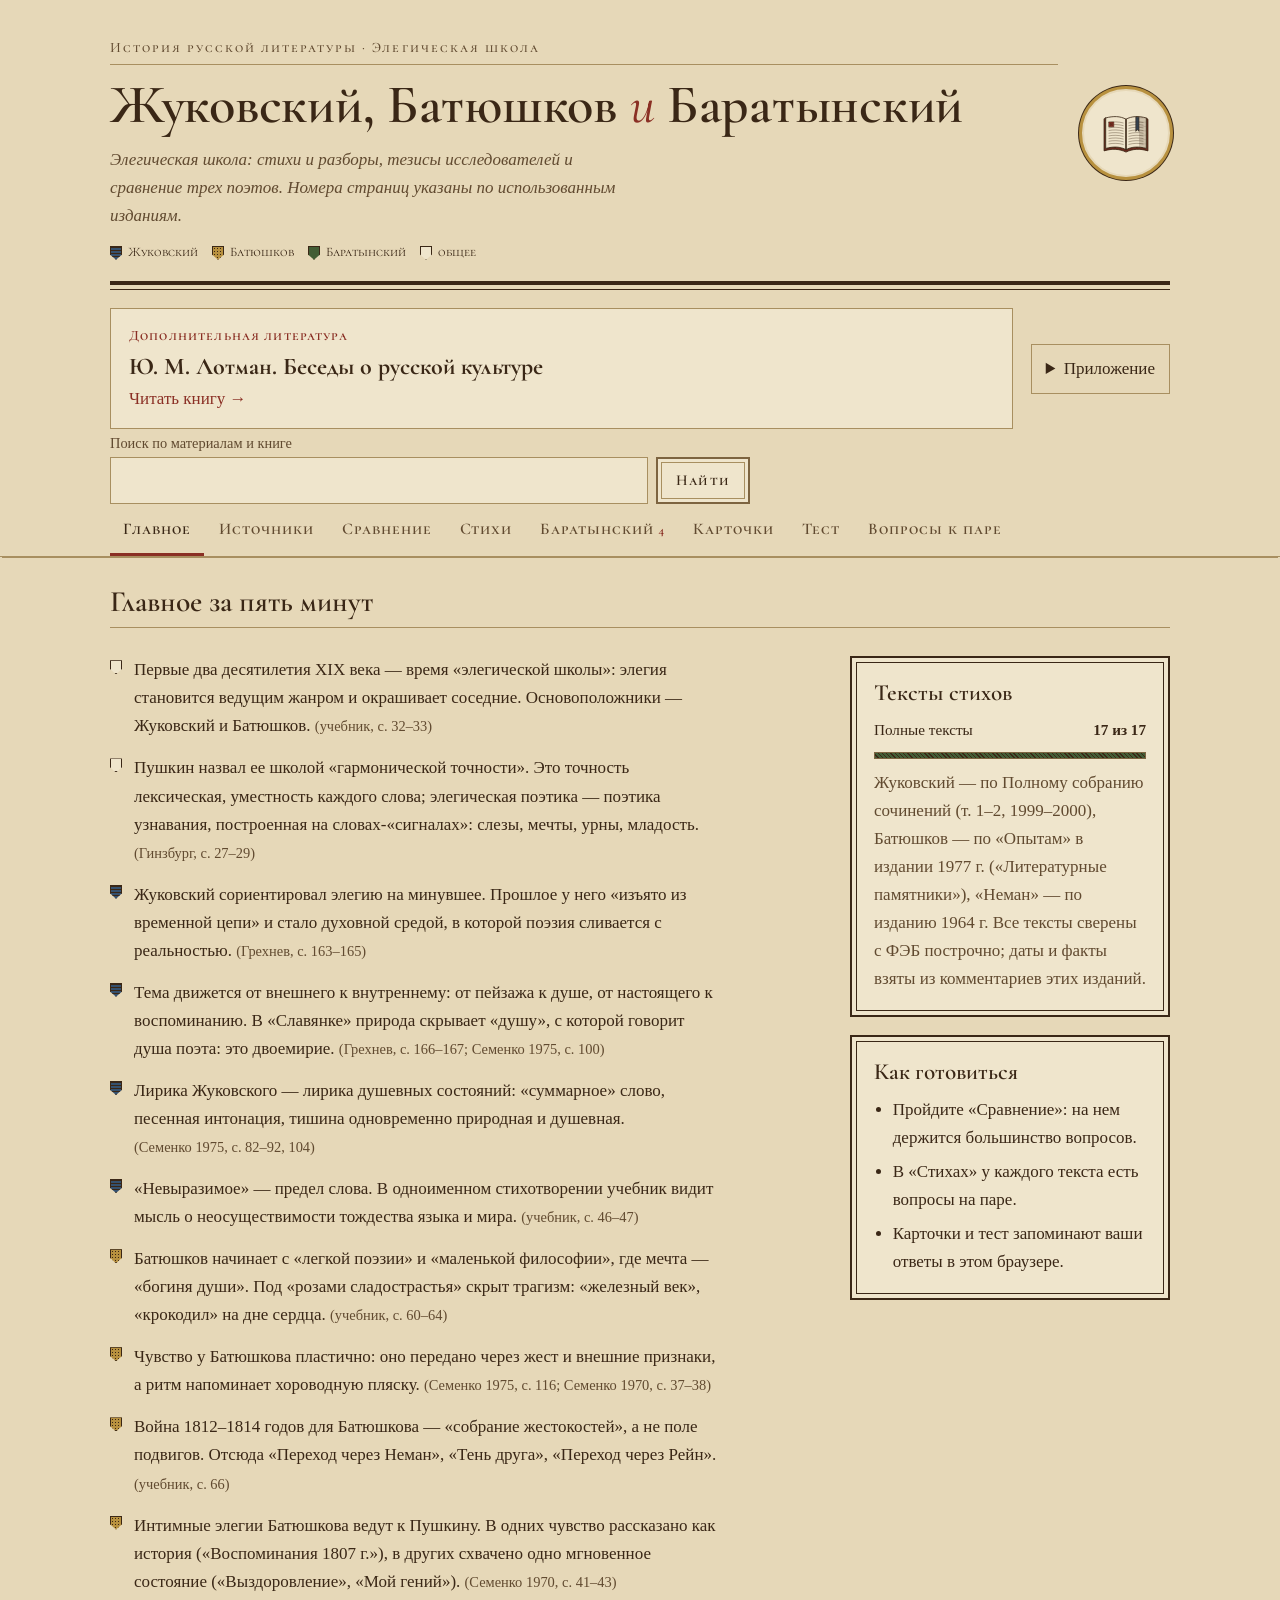
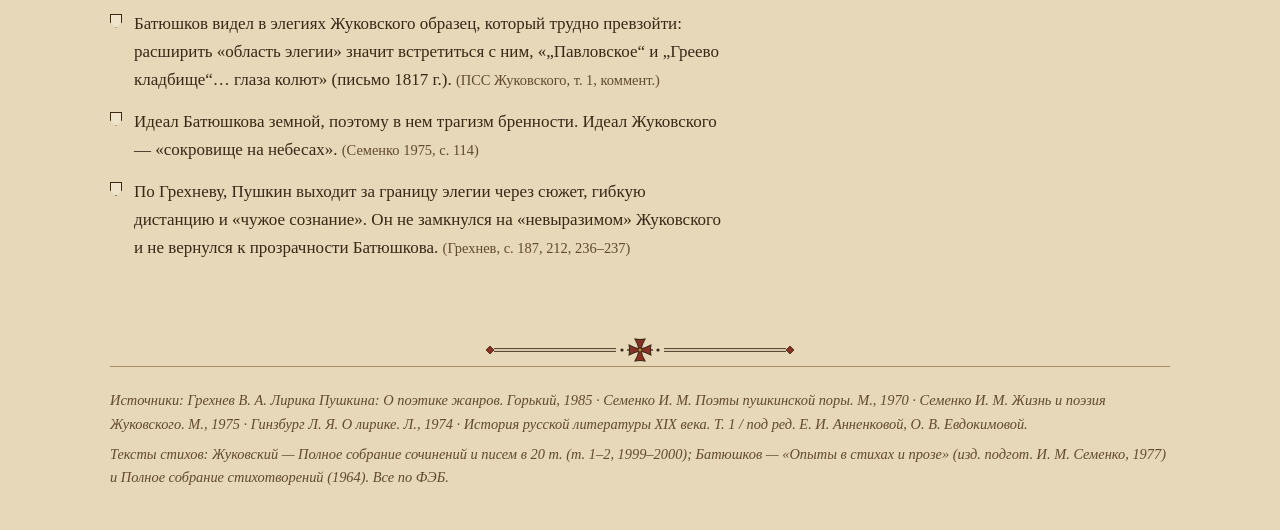
==== commit 96f5c9ab: "Add Baratynsky study section and poem notes" ====
--- a/index.html
+++ b/index.html
@@ -1,5 +1,5 @@
 <!doctype html><html lang="ru"><head><meta charset=utf8><meta name=viewport content="width=device-width,initial-scale=1,viewport-fit=cover"><style>:root{color-scheme:light;box-sizing:border-box;padding-top:env(safe-area-inset-top,0px);padding-bottom:env(safe-area-inset-bottom,0px)}html{scroll-padding-top:env(safe-area-inset-top,0px)}body{margin:0;padding:0;font:14px -apple-system,BlinkMacSystemFont,sans-serif;background:#fff;color:#000}img{max-width:100%}[hidden]:not([hidden=until-found i]){display:none!important}</style>
-<title>История русской литературы · Жуковский и Батюшков</title>
+<title>История русской литературы · Жуковский, Батюшков, Баратынский</title>
 <meta name="theme-color" content="#e6d8b8">
 <link rel="manifest" href="./manifest.webmanifest">
 <link rel="icon" href="./icons/icon-192.png">
@@ -345,11 +345,12 @@
   <header class="masthead">
     <p class="label">История русской литературы · Элегическая школа</p>
     <span class="seal" aria-hidden="true"><img src="gb/book.svg" alt=""></span>
-    <h1>Жуковский <span class="amp">и</span> Батюшков</h1>
-    <p class="lede">Подготовка к практике: что пишут Грехнев, Семенко, Гинзбург и учебник, разборы двенадцати стихотворений, карточки понятий и тест. Номера страниц везде указаны по присланным изданиям.</p>
+    <h1>Жуковский, Батюшков <span class="amp">и</span> Баратынский</h1>
+    <p class="lede">Элегическая школа: стихи и разборы, тезисы исследователей и сравнение трех поэтов. Номера страниц указаны по использованным изданиям.</p>
     <div class="legend" aria-label="Обозначения">
       <span><i class="dot zh"></i>Жуковский</span>
       <span><i class="dot bat"></i>Батюшков</span>
+      <span><i class="dot bar"></i>Баратынский</span>
       <span><i class="dot common"></i>общее</span>
     </div>
   </header>
@@ -385,6 +386,7 @@
   <section class="panel" id="sources" role="tabpanel" aria-label="Источники" hidden></section>
   <section class="panel" id="compare" role="tabpanel" aria-label="Сравнение" hidden></section>
   <section class="panel" id="poems" role="tabpanel" aria-label="Стихи" hidden></section>
+  <section class="panel" id="baratynsky" role="tabpanel" aria-label="Баратынский" hidden></section>
   <section class="panel" id="cards" role="tabpanel" aria-label="Карточки" hidden></section>
   <section class="panel" id="quiz" role="tabpanel" aria-label="Тест" hidden></section>
   <section class="panel" id="questions" role="tabpanel" aria-label="Вопросы к паре" hidden></section>
@@ -399,6 +401,8 @@
   </footer>
 </div>
 
+<script src="./hrl-barat-data.js"></script>
+<script src="./hrl-poem-notes.js"></script>
 <script>
 (function () {
   "use strict";
@@ -409,7 +413,8 @@
     { id: "overview", name: "Главное" },
     { id: "sources", name: "Источники" },
     { id: "compare", name: "Сравнение" },
-    { id: "poems", name: "Стихи", count: 13 },
+    { id: "poems", name: "Стихи" },
+    { id: "baratynsky", name: "Баратынский", count: 4 },
     { id: "cards", name: "Карточки" },
     { id: "quiz", name: "Тест" },
     { id: "questions", name: "Вопросы к паре" }
@@ -4304,7 +4309,8 @@
     get(k, d) { try { const v = localStorage.getItem("zb." + k); return v == null ? d : JSON.parse(v); } catch (e) { return d; } },
     set(k, v) { try { localStorage.setItem("zb." + k, JSON.stringify(v)); } catch (e) { /* хранилище недоступно */ } }
   };
-  const POET = { zh: "Жуковский", bat: "Батюшков", common: "Общее" };
+  POEMS.push(...HRL_BARAT.poems);
+  const POET = { zh: "Жуковский", bat: "Батюшков", bar: "Баратынский", common: "Общее" };
   const dot = (tag) => el("i", { class: "dot " + tag, "aria-hidden": "true" });
 
   /* ---------- вкладки ---------- */
@@ -4319,6 +4325,7 @@
       $("#" + t.id).hidden = !sel;
     }
     store.set("tab", id);
+    if (id === "baratynsky" && push) showBarat("works");
     if (push) { try { history.replaceState(null, "", "#" + id); } catch (e) {} }
   }
   TABS.forEach((t, i) => {
@@ -4382,8 +4389,19 @@
   /* ---------- сравнение ---------- */
   (function renderCompare() {
     const p = $("#compare");
-    p.append(el("h2", { text: "Жуковский и Батюшков: сравнение" }),
-      el("p", { class: "intro", text: "Семенко называет их «почти антиподами» внутри одной школы (1975, с. 114). Таблица собрана по всем пяти источникам." }));
+    p.append(el("h2", { text: "Сравнение трех поэтов" }),
+      el("p", { class: "intro", text: "Выберите тему и откройте стихотворение, чтобы сверить наблюдение с текстом." }));
+    const tags = ["zh", "bat", "bar"];
+    const triple = el("div", {class:"compare hrl-triple", role:"table", "aria-label":"Жуковский, Батюшков и Баратынский"},
+      el("div", {class:"crow head", role:"row"}, el("span", {role:"columnheader", text:"Тема"}),
+        tags.map(tag => el("span", {role:"columnheader", class:tag, text:POET[tag]}))));
+    for (const [theme, ...cells] of HRL_BARAT.comparison) {
+      triple.append(el("div", {class:"crow", role:"row"}, el("div", {class:"param", role:"rowheader", text:theme}),
+        cells.map(([id, copy], i) => el("div", {class:"cell", role:"cell"},
+          el("span", {class:"tag " + tags[i]}, dot(tags[i]), POET[tags[i]]),
+          el("p", {text:copy}), poemLink(id, "К стихотворению")))));
+    }
+    p.append(triple);
     const t = el("div", { class: "compare", role: "table", "aria-label": "Сравнение Жуковского и Батюшкова" },
       el("div", { class: "crow head", role: "row" },
         el("span", { role: "columnheader", text: "Параметр" }),
@@ -4397,11 +4415,13 @@
         el("div", { class: "cell", role: "cell" }, el("span", { class: "tag bat" }, dot("bat"), "Батюшков"), el("p", { text: bat }))
       ));
     }
-    p.append(t);
+    p.append(el("details", {class:"extra hrl-pair"}, el("summary", {text:"Подробно: Жуковский и Батюшков"}),
+      el("p", {class:"intro", text:"Семенко называет их «почти антиподами» внутри одной школы (1975, с. 114). Сравнение по пяти источникам."}), t));
   })();
 
   /* ---------- стихи ---------- */
   const poemView = el("div", { class: "panel", id: "poem-view" });
+  const baratPoemView = el("div", { class: "panel", id: "barat-poem-view" });
   const LETTER = /[А-Яа-яЁёA-Za-z\u0301]/;
   function findWord(s, term) {
     let i = s.indexOf(term);
@@ -4483,17 +4503,18 @@
       const lead = raw.match(/^ */)[0].length;
       const t = el("span", { class: "t" }, glossLine(raw.trim(), pending));
       if (lead) t.style.paddingLeft = (1.1 + lead * 0.42) + "em";
-      box.append(el("div", { class: "vline" }, el("span", { class: "n", text: numbered && n % 5 === 0 ? String(n) : "" }), t));
+      const printed = typeof numbered === "object" ? numbered[n] : numbered && n % 5 === 0 ? n : null;
+      box.append(el("div", { class: "vline" }, el("span", { class: "n", text: printed ? String(printed) : "" }), t));
     }
     return box;
   }
-  function renderPoem(id) {
+  function renderPoem(id, target = poemView) {
     const P = POEMS.find(x => x.id === id) || POEMS[0];
-    store.set("poem", P.id);
-    document.querySelectorAll(".pbtn").forEach(b => b.setAttribute("aria-pressed", b.dataset.id === P.id ? "true" : "false"));
-    poemView.replaceChildren();
+    store.set(P.poet === "bar" ? "barat-poem" : "poem", P.id);
+    target.closest("section")?.querySelectorAll(".pbtn").forEach(b => b.setAttribute("aria-pressed", b.dataset.id === P.id ? "true" : "false"));
+    target.replaceChildren();
     const isFull = !!P.text.full;
-    poemView.append(el("header", { class: "poem-head" },
+    target.append(el("header", { class: "poem-head" },
       el("p", { class: "label " + P.poet, text: POET[P.poet] + " · " + P.year }),
       el("h2", { text: P.title }),
       el("p", { class: "meta", text: P.meta }),
@@ -4505,7 +4526,12 @@
     if (P.text.epigraph) tc.append(el("div", {}, lexHint("la"), P.text.epigraph.map((l, i) => el("p", { class: "epigraph", lang: "la" }, lexLine(l, "la"))), P.text.epitr ? el("p", { class: "fragcap", text: P.text.epitr }) : null));
     if (isFull) {
       if (GLOSS[P.id]) tc.append(el("p", { class: "xcap", text: "Подчеркнутые слова можно нажать: появится пояснение." }));
-      tc.append(verseLines(P.text.full, true, GLOSS[P.id], P.text.start));
+      const mainVerse = verseLines(P.text.full, P.text.numbers || true, GLOSS[P.id], P.text.start);
+      tc.append(mainVerse);
+      tc.append(HRLPoemNotes.mount(P.id, mainVerse));
+      if (P.text.notes) tc.append(el("details", {class:"extra"},
+        el("summary", {text:"Примечания издания · " + P.text.notesPage}),
+        P.text.notes.map(note => el("p", {class:"authnote", text:note}))));
       if (P.text.date) tc.append(el("p", { class: "epigraph", text: P.text.date }));
       if (P.text.note) tc.append(el("details", { class: "extra" }, el("summary", { text: P.text.note.cap }), el("p", { class: "authnote", text: P.text.note.text })));
       for (const x of (P.text.extra || [])) {
@@ -4565,26 +4591,92 @@
       el("summary", { text: "Все пояснения к тексту (" + GLOSS[P.id].length + ")" }),
       el("dl", {}, GLOSS[P.id].flatMap(([t, d]) => [el("dt", { text: t }), el("dd", { text: d })])))));
     if (P.critics.length) an.append(sec("Что пишут исследователи", el("ul", {}, P.critics.map(c => el("li", { text: c })))));
-    an.append(el("section", { class: "asec q" }, el("h3", { class: "label" }, el("img", { src: "gb/candle.svg", alt: "вопрос к тексту" }), "Вопросы на паре"), el("p", { class: "xcap", text: "Под каждым вопросом свернута подсказка: тезисы и возможный ответ." }), el("ol", { class: "qlist" }, P.questions.map((q, i) => el("li", {}, el("span", { text: q }), (ANS[P.id] || [])[i] ? el("details", { class: "qhint" }, el("summary", { text: "Подсказка и возможный ответ" }), el("ul", {}, ANS[P.id][i].map(t => el("li", { text: t })))) : null)))));
-    poemView.append(el("div", { class: "poem-body" }, tc, an));
+    an.append(el("section", { class: "asec q" }, el("h3", { class: "label" }, el("img", { src: "gb/candle.svg", alt: "" }), "Вопросы на паре"), ANS[P.id]?.length ? el("p", { class: "xcap", text: "Под вопросами свернуты подсказки." }) : null, el("ol", { class: "qlist" }, P.questions.map((q, i) => el("li", {}, el("span", { text: q }), (ANS[P.id] || [])[i] ? el("details", { class: "qhint" }, el("summary", { text: "Подсказка и возможный ответ" }), el("ul", {}, ANS[P.id][i].map(t => el("li", { text: t })))) : null)))));
+    target.append(el("div", { class: "poem-body" }, tc, an));
+  }
+  function poemHref(id) {
+    return POEMS.find(p => p.id === id)?.poet === "bar" ? "#baratynsky/" + id : "#poems/" + id;
+  }
+  function poemLink(id, label) {
+    return el("a", {class:"hrl-poem-link", href:poemHref(id), text:label || POEMS.find(p => p.id === id)?.title || id});
+  }
+  function pickerGroup(poet, view) {
+    return el("div", {class:"pgroup", "data-poet":poet},
+      el("p", {class:"label"}, dot(poet), POET[poet]),
+      el("div", {class:"plist"}, POEMS.filter(x => x.poet === poet).map(x =>
+        el("button", {class:"pbtn " + poet + "-b", "data-id":x.id, "aria-pressed":"false", onclick:() => {
+          openPoem(x.id);
+          view.scrollIntoView({block:"start"});
+        }}, el("span", {text:x.title.replace(" 1 января 1813 года", "")}), el("span", {class:"yr", text:x.year})))));
+  }
+  function filterAuthors(author) {
+    $("#poems").querySelectorAll("[data-author]").forEach(b => b.setAttribute("aria-pressed", String(b.dataset.author === author)));
+    $("#poems").querySelectorAll("[data-poet]").forEach(g => {g.hidden = author !== "all" && g.dataset.poet !== author;});
   }
   (function renderPoems() {
     const p = $("#poems");
     p.append(el("h2", { text: "Стихотворения" }));
-    const picker = el("div", { class: "picker" });
-    for (const poet of ["zh", "bat"]) {
-      picker.append(el("div", { class: "pgroup" },
-        el("p", { class: "label" }, dot(poet), POET[poet]),
-        el("div", { class: "plist" }, POEMS.filter(x => x.poet === poet).map(x =>
-          el("button", { class: "pbtn " + poet + "-b", "data-id": x.id, "aria-pressed": "false", onclick: () => { renderPoem(x.id); poemView.scrollIntoView({ behavior: "smooth", block: "start" }); } },
-            el("span", { text: x.title.replace(" 1 января 1813 года", "") }),
-            el("span", { class: "yr", text: x.year }))
-        ))
-      ));
+    const filters = el("div", {class:"filters", role:"group", "aria-label":"Выбор автора"});
+    for (const [id, name] of [["all","Оба автора"], ["zh",POET.zh], ["bat",POET.bat]]) {
+      filters.append(el("button", {class:"fbtn", "data-author":id, "aria-pressed":"false", text:name, onclick:() => {
+        filterAuthors(id);
+        if (id !== "all") {
+          const poem = POEMS.find(x => x.id === store.get("poem") && x.poet === id) || POEMS.find(x => x.poet === id);
+          renderPoem(poem.id);
+          history.replaceState(null, "", "#poems/" + id);
+        } else history.replaceState(null, "", "#poems");
+      }}));
     }
-    p.append(picker, poemView);
+    filters.append(el("a", {class:"fbtn hrl-poem-link", href:"#baratynsky", text:POET.bar}));
+    p.append(filters, el("div", {class:"picker"}, pickerGroup("zh", poemView), pickerGroup("bat", poemView)), poemView);
+    filterAuthors("all");
     renderPoem(store.get("poem", "kladbishche"));
   })();
+
+  const baratWorks = el("div", {id:"barat-works"});
+  const baratTheses = el("div", {id:"barat-theses", hidden:true});
+  function showBarat(view, id) {
+    baratWorks.hidden = view === "theses";
+    baratTheses.hidden = view !== "theses";
+    $("#baratynsky").querySelectorAll("[data-barat-view]").forEach(a => {
+      if (a.dataset.baratView === view) a.setAttribute("aria-current", "page"); else a.removeAttribute("aria-current");
+    });
+    if (view === "works" && (id || !baratPoemView.hasChildNodes())) renderPoem(id || store.get("barat-poem", HRL_BARAT.poems[0].id), baratPoemView);
+  }
+  (function renderBaratynsky() {
+    const p = $("#baratynsky");
+    p.append(el("h2", {text:"Евгений Баратынский"}),
+      el("p", {class:"intro", text:"Три ранние элегии и стихотворение 1830-х годов о целительной силе поэзии."}),
+      el("nav", {class:"filters hrl-author-nav", "aria-label":"Баратынский"},
+        el("a", {class:"fbtn hrl-poem-link", "data-barat-view":"works", href:"#baratynsky", text:"Произведения"}),
+        el("a", {class:"fbtn hrl-poem-link", "data-barat-view":"theses", href:"#baratynsky/theses", text:"Тезисы"}),
+        el("a", {class:"hrl-poem-link", href:"#compare", text:"Сравнить трех поэтов"})),
+      baratWorks, baratTheses);
+    baratWorks.append(el("details", {class:"extra hrl-edition"},
+      el("summary", {text:"О тексте и издании"}),
+      el("p", {class:"authnote", text:HRL_BARAT.edition}),
+      el("p", {class:"authnote", text:"Все четыре текста сверены с изображениями печатных страниц. Книга воспроизводит два последних прижизненных сборника — «Стихотворения» 1835 года и «Сумерки» 1842 года (см. пояснение составителя, с. 573–574). Эти четыре текста находятся в первой части; ранние редакции и разночтения вынесены в отдельные блоки. Номера страниц здесь печатные."})),
+      el("div", {class:"picker"}, pickerGroup("bar", baratPoemView)), baratPoemView);
+    for (const source of HRL_BARAT.theses) {
+      baratTheses.append(el("section", {class:"asec hrl-thesis-source"},
+        el("h3", {text:source.author}), el("p", {class:"intro", text:source.title}, " ", el("a", {class:"hrl-poem-link", href:source.url, target:"_blank", rel:"noopener", text:"Открыть источник"})),
+        source.items.map(([title, summary, refs]) => el("details", {class:"extra"},
+          el("summary", {text:title}), el("p", {text:summary}), el("ul", {}, refs.map(id => el("li", {}, poemLink(id))))))));
+    }
+  })();
+  function openPoem(id) {
+    const poem = POEMS.find(p => p.id === id);
+    if (!poem) return;
+    const tab = poem.poet === "bar" ? "baratynsky" : "poems";
+    showTab(tab, false);
+    if (tab === "baratynsky") showBarat("works", id);
+    else {
+      const pressed = $("#poems [data-author][aria-pressed=true]")?.dataset.author;
+      if (pressed !== "all") filterAuthors(poem.poet);
+      renderPoem(id);
+    }
+    history.replaceState(null, "", poemHref(id));
+  }
 
   /* ---------- карточки ---------- */
   (function renderCards() {
@@ -4690,17 +4782,38 @@
   })();
 
   window.hrlStudy = {
-    poems: POEMS.map(p => ({id: p.id, title: p.title, text: JSON.stringify([p, GLOSS[p.id], ORIG[p.id], BIO[p.id], ANS[p.id]])})),
+    poems: POEMS.map(p => ({id: p.id, href:poemHref(p.id), title: p.title, text: JSON.stringify([p, GLOSS[p.id], ORIG[p.id], BIO[p.id], ANS[p.id]])})),
+    theses: HRL_BARAT.theses.flatMap(source => source.items.map(([title, summary]) => ({title: source.author + " · " + title, text:summary}))),
     openTab: id => showTab(id, true),
-    openPoem: id => {showTab('poems', true); renderPoem(id);}
+    openPoem
   };
   /* ---------- старт ---------- */
-  const start = (location.hash || "").slice(1) || store.get("tab", "overview");
-  showTab(start, false);
-  window.addEventListener("hashchange", () => showTab(location.hash.slice(1), false));
+  function followRoute() {
+    const [tab, sub] = (location.hash.slice(1) || store.get("tab", "overview")).split("/");
+    const poem = POEMS.find(p => p.id === sub);
+    if (poem && (tab === "baratynsky" || tab === "poems")) {openPoem(sub); return;}
+    showTab(tab, false);
+    if (tab === "baratynsky") showBarat(sub === "theses" ? "theses" : "works");
+    if (tab === "poems" && ["zh","bat"].includes(sub)) {
+      filterAuthors(sub);
+      const previous = POEMS.find(p => p.id === store.get("poem") && p.poet === sub);
+      renderPoem((previous || POEMS.find(p => p.poet === sub)).id);
+    }
+  }
+  followRoute();
+  window.addEventListener("hashchange", () => {
+    followRoute();
+    const [tab, sub] = location.hash.slice(1).split("/");
+    const poem = POEMS.find(p => p.id === sub);
+    if (poem && (tab === "baratynsky" || tab === "poems")) {
+      (poem.poet === "bar" ? baratPoemView : poemView).scrollIntoView({block:"start"});
+    } else if (TABS.some(t => t.id === tab)) {
+      window.scrollTo({top:0});
+    }
+  });
 })();
 </script>
 
 <script src="./pwa.js" defer></script>
 <script src="./hrl-search.js" defer></script>
-</body></html>+</body></html>
--- a/hrl.css
+++ b/hrl.css
@@ -10,3 +10,38 @@
 .hrl-search form div{display:flex;gap:8px}.hrl-search input{flex:1;min-width:0;background:var(--sheet);color:var(--ink);border:1px solid var(--rule);font:inherit;padding:7px 10px}
 #hrl-search-results:not(:empty){max-height:50vh;overflow:auto;margin-top:10px;background:var(--sheet);border:1px solid var(--rule);padding:10px 14px}
 .hrl-result{display:block;padding:6px 0;border-bottom:1px solid var(--rule);color:var(--ink);text-decoration:none}.hrl-result strong,.hrl-result small{display:block}.hrl-result:hover strong{text-decoration:underline}
+
+:root{--bar:#435d35;--bar-tint:#d0cdb1}
+:root[data-theme="dark"]{--bar:#b2c993;--bar-tint:#414030}
+@media(prefers-color-scheme:dark){:root:not([data-theme="light"]){--bar:#b2c993;--bar-tint:#414030}}
+.bar{color:var(--bar)}.dot.bar{background:var(--bar)}
+.pbtn.bar-b[aria-pressed="true"]{background:var(--bar-tint);border-color:var(--bar)}
+.hrl-poem-link{color:var(--cinnabar);text-underline-offset:.18em}
+.hrl-poem-link.fbtn{text-decoration:none}
+.hrl-poem-link[aria-current="page"]{background:var(--bar-tint);border-color:var(--bar);color:var(--ink)}
+.hrl-author-nav{align-items:center}
+.hrl-triple .crow{grid-template-columns:minmax(105px,.65fr) repeat(3,minmax(0,1fr))}
+.hrl-triple .cell p{margin:0 0 .35em}
+.hrl-pair,.hrl-edition{margin-block:1.2rem}
+.hrl-thesis-source{max-width:76ch}
+.hrl-thesis-source details{margin-block:.65rem}
+.hrl-thesis-source details p{margin-block:.6em}
+#barat-poem-view,#poem-view{scroll-margin-top:64px}
+.hrl-note-float{position:fixed;z-index:25;box-shadow:0 2px 10px #0003}
+.hrl-note-float[hidden]{display:none}
+.hrl-note-list{list-style:none;margin:.5rem 0;padding:0}
+.hrl-note-list:empty{display:none}
+.hrl-note-list li{padding-block:.65rem;border-top:1px solid var(--rule)}
+.hrl-note-actions{display:flex;gap:.4rem;flex-wrap:wrap}
+.hrl-note-copy,.hrl-note-quote{white-space:pre-wrap;overflow-wrap:anywhere}
+.hrl-note-quote{padding-inline-start:.75rem;margin:.5rem 0;border-inline-start:2px solid var(--rule);color:var(--ink-2)}
+.hrl-note-focus{background:var(--bar-tint);border-radius:.2rem}
+.hrl-note-dialog{background:var(--sheet);color:var(--ink);border:1px solid var(--rule-strong);width:min(32rem,calc(100% - 2rem));max-height:calc(100% - 2rem);padding:1rem;box-sizing:border-box}
+.hrl-note-dialog::backdrop{background:#1d17128c}
+.hrl-note-dialog h3{margin:0 0 .5rem}
+.hrl-note-dialog textarea{display:block;width:100%;box-sizing:border-box;margin:.3rem 0 .8rem;padding:.5rem;font:inherit;color:var(--ink);background:var(--paper);border:1px solid var(--rule-strong);resize:vertical}
+@media(max-width:760px){
+  .hrl-triple .crow{grid-template-columns:minmax(0,1fr);gap:.55rem}
+  .hrl-triple .crow.head{display:none}
+  .hrl-triple .tag{display:inline-flex;align-items:center;gap:.25em}
+}
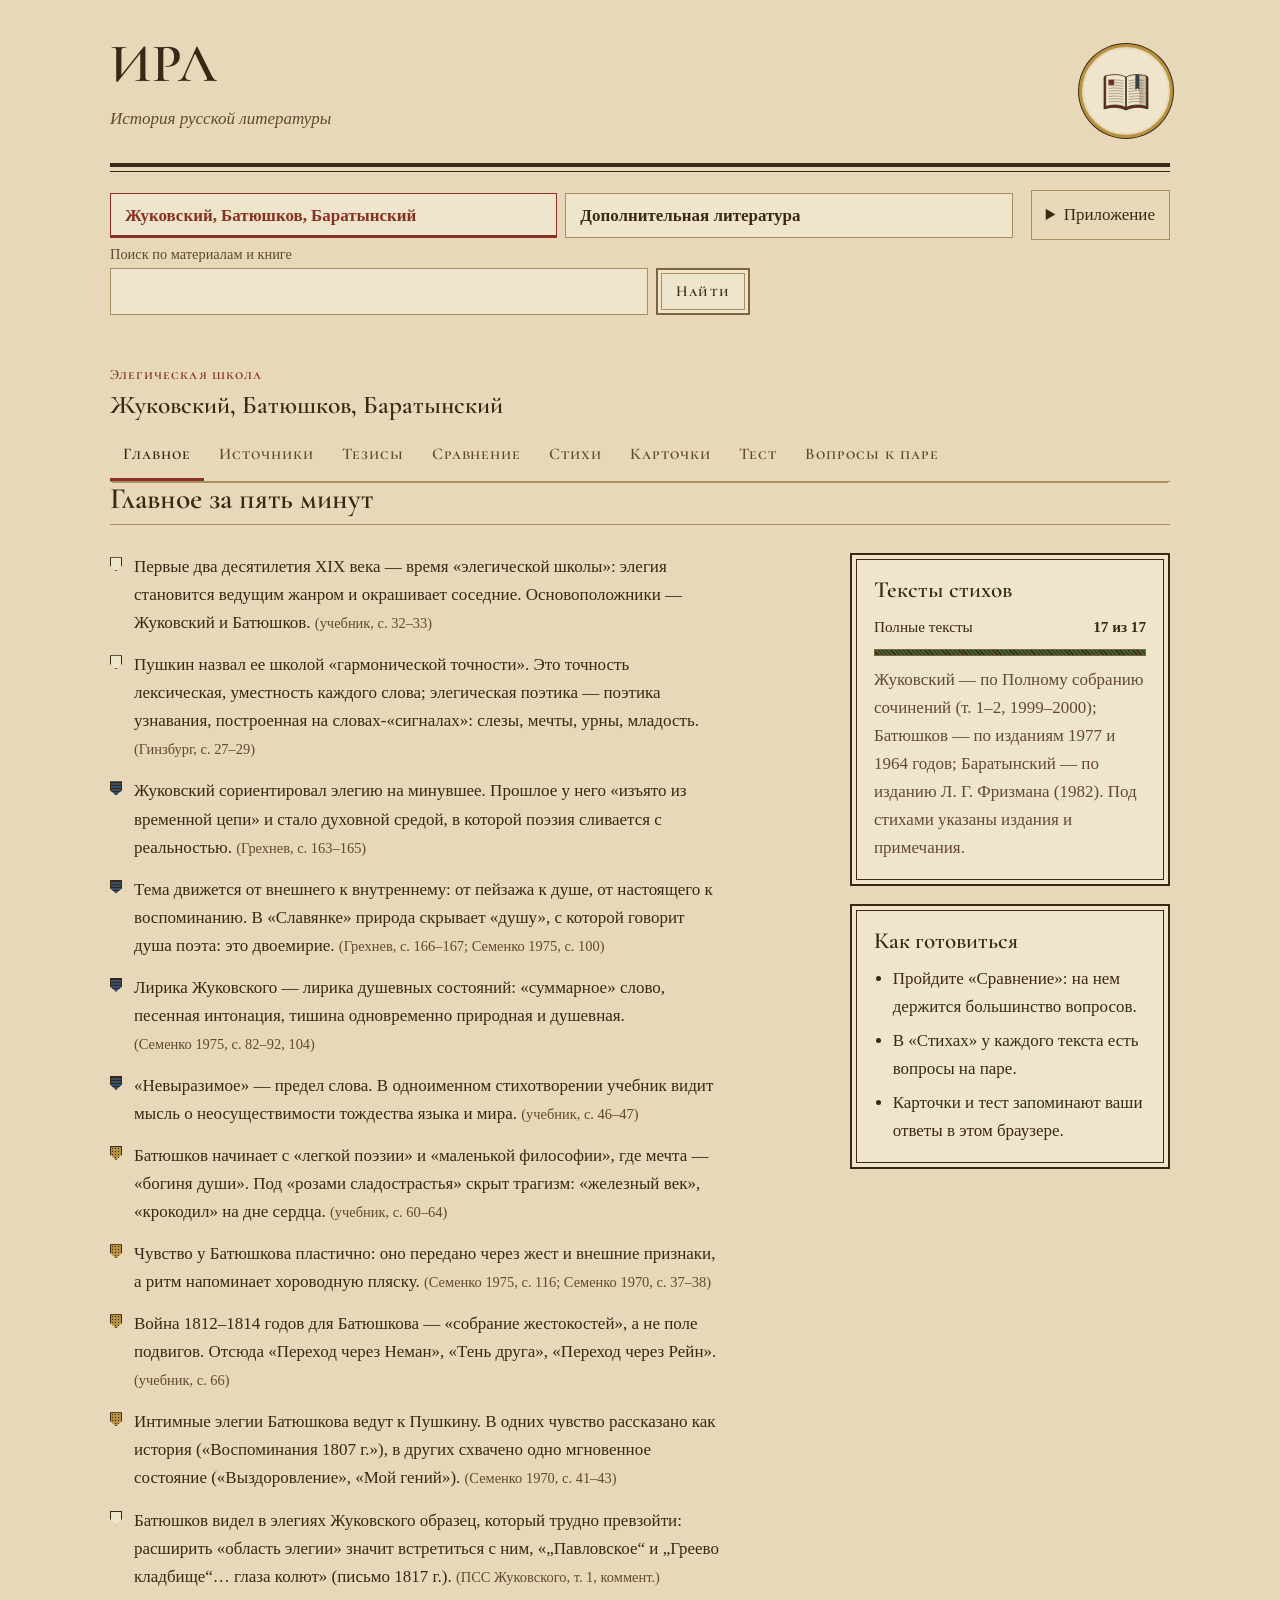
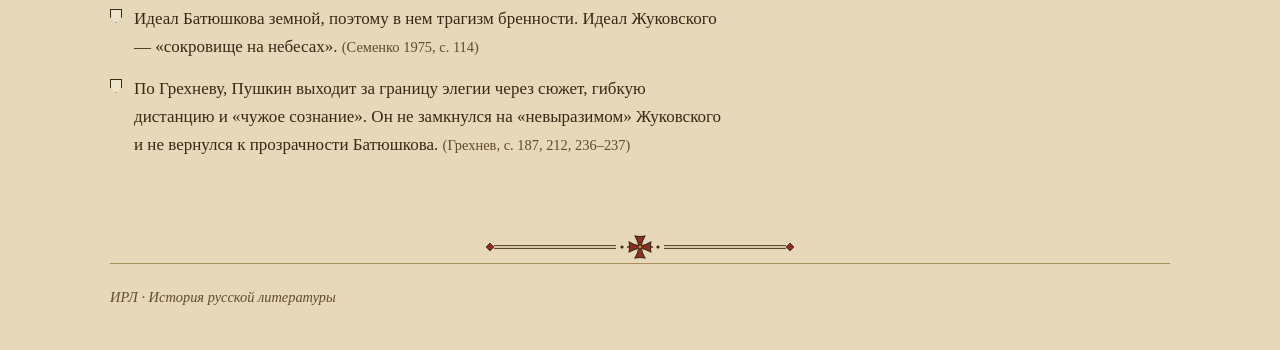
==== commit eb13ee1f: "Rename site to ИРЛ and reorganize study materials" ====
--- a/index.html
+++ b/index.html
@@ -1,6 +1,8 @@
 <!doctype html><html lang="ru"><head><meta charset=utf8><meta name=viewport content="width=device-width,initial-scale=1,viewport-fit=cover"><style>:root{color-scheme:light;box-sizing:border-box;padding-top:env(safe-area-inset-top,0px);padding-bottom:env(safe-area-inset-bottom,0px)}html{scroll-padding-top:env(safe-area-inset-top,0px)}body{margin:0;padding:0;font:14px -apple-system,BlinkMacSystemFont,sans-serif;background:#fff;color:#000}img{max-width:100%}[hidden]:not([hidden=until-found i]){display:none!important}</style>
-<title>История русской литературы · Жуковский, Батюшков, Баратынский</title>
+<title>ИРЛ · История русской литературы</title>
 <meta name="theme-color" content="#e6d8b8">
+<meta name="application-name" content="ИРЛ">
+<meta name="apple-mobile-web-app-title" content="ИРЛ">
 <link rel="manifest" href="./manifest.webmanifest">
 <link rel="icon" href="./icons/icon-192.png">
 <link rel="apple-touch-icon" href="./icons/icon-192.png">
@@ -343,26 +345,18 @@
 
 <div class="wrap">
   <header class="masthead">
-    <p class="label">История русской литературы · Элегическая школа</p>
     <span class="seal" aria-hidden="true"><img src="gb/book.svg" alt=""></span>
-    <h1>Жуковский, Батюшков <span class="amp">и</span> Баратынский</h1>
-    <p class="lede">Элегическая школа: стихи и разборы, тезисы исследователей и сравнение трех поэтов. Номера страниц указаны по использованным изданиям.</p>
-    <div class="legend" aria-label="Обозначения">
-      <span><i class="dot zh"></i>Жуковский</span>
-      <span><i class="dot bat"></i>Батюшков</span>
-      <span><i class="dot bar"></i>Баратынский</span>
-      <span><i class="dot common"></i>общее</span>
-    </div>
+    <h1>ИРЛ</h1>
+    <p class="lede">История русской литературы</p>
   </header>
 </div>
 
 
 <div class="wrap hrl-nav">
-  <a class="hrl-book" href="./reader/#lotman">
-    <span class="label">Дополнительная литература</span>
-    <strong>Ю. М. Лотман. Беседы о русской культуре</strong>
-    <span>Читать книгу <span aria-hidden="true">→</span></span>
-  </a>
+  <nav class="hrl-sections" aria-label="Разделы ИРЛ">
+    <a id="section-study" href="#overview">Жуковский, Батюшков, Баратынский</a>
+    <a id="section-reading" href="#reading">Дополнительная литература</a>
+  </nav>
   <details class="hrl-app"><summary>Приложение</summary>
     <p id="pwa-status" role="status">Подготовка офлайн-доступа…</p>
     <button type="button" class="btn" data-pwa-install hidden>Установить</button>
@@ -375,29 +369,39 @@
   </form>
   <div id="hrl-search-results" aria-live="polite"></div>
 </div>
-<div class="tabs-bar">
-  <div class="wrap">
-    <nav class="tabs" role="tablist" aria-label="Разделы" id="tabs"></nav>
-  </div>
-</div>
-
 <main class="wrap" id="main">
-  <section class="panel" id="overview" role="tabpanel" aria-label="Главное"></section>
-  <section class="panel" id="sources" role="tabpanel" aria-label="Источники" hidden></section>
-  <section class="panel" id="compare" role="tabpanel" aria-label="Сравнение" hidden></section>
-  <section class="panel" id="poems" role="tabpanel" aria-label="Стихи" hidden></section>
-  <section class="panel" id="baratynsky" role="tabpanel" aria-label="Баратынский" hidden></section>
-  <section class="panel" id="cards" role="tabpanel" aria-label="Карточки" hidden></section>
-  <section class="panel" id="quiz" role="tabpanel" aria-label="Тест" hidden></section>
-  <section class="panel" id="questions" role="tabpanel" aria-label="Вопросы к паре" hidden></section>
+  <section id="study" aria-labelledby="study-title">
+    <header class="hrl-section-heading">
+      <p class="label">Элегическая школа</p>
+      <h2 id="study-title">Жуковский, Батюшков, Баратынский</h2>
+    </header>
+    <div class="tabs-bar">
+      <nav class="tabs" role="tablist" aria-label="Материалы об элегической школе" id="tabs"></nav>
+    </div>
+    <section class="panel" id="overview" role="tabpanel" aria-labelledby="tab-overview"></section>
+    <section class="panel" id="sources" role="tabpanel" aria-labelledby="tab-sources" hidden></section>
+    <section class="panel" id="theses" role="tabpanel" aria-labelledby="tab-theses" hidden></section>
+    <section class="panel" id="compare" role="tabpanel" aria-labelledby="tab-compare" hidden></section>
+    <section class="panel" id="poems" role="tabpanel" aria-labelledby="tab-poems" hidden></section>
+    <section class="panel" id="cards" role="tabpanel" aria-labelledby="tab-cards" hidden></section>
+    <section class="panel" id="quiz" role="tabpanel" aria-labelledby="tab-quiz" hidden></section>
+    <section class="panel" id="questions" role="tabpanel" aria-labelledby="tab-questions" hidden></section>
+  </section>
+  <section class="panel" id="reading" aria-labelledby="reading-title" hidden>
+    <h2 id="reading-title">Дополнительная литература</h2>
+    <a class="hrl-book" href="./reader/#lotman">
+      <strong>Ю. М. Лотман. Беседы о русской культуре</strong>
+      <span>Быт и традиции русского дворянства. В читалке есть оглавление, схема книги и тезисы по главам.</span>
+      <span>Открыть читалку <span aria-hidden="true">→</span></span>
+    </a>
+  </section>
 </main>
 
 <div class="wrap">
   <img class="gb-divider gb-light-only" src="gb/divider-cross.svg" alt="">
   <img class="gb-divider gb-dark-only" src="gb/divider-cross-dark.svg" alt="">
   <footer>
-    <p>Источники: Грехнев В. А. Лирика Пушкина: О поэтике жанров. Горький, 1985 · Семенко И. М. Поэты пушкинской поры. М., 1970 · Семенко И. М. Жизнь и поэзия Жуковского. М., 1975 · Гинзбург Л. Я. О лирике. Л., 1974 · История русской литературы XIX века. Т. 1 / под ред. Е. И. Анненковой, О. В. Евдокимовой.</p>
-    <p>Тексты стихов: Жуковский — Полное собрание сочинений и писем в 20 т. (т. 1–2, 1999–2000); Батюшков — «Опыты в стихах и прозе» (изд. подгот. И. М. Семенко, 1977) и Полное собрание стихотворений (1964). Все по ФЭБ.</p>
+    <p>ИРЛ · История русской литературы</p>
   </footer>
 </div>
 
@@ -412,9 +416,9 @@
   const TABS = [
     { id: "overview", name: "Главное" },
     { id: "sources", name: "Источники" },
+    { id: "theses", name: "Тезисы" },
     { id: "compare", name: "Сравнение" },
     { id: "poems", name: "Стихи" },
-    { id: "baratynsky", name: "Баратынский", count: 4 },
     { id: "cards", name: "Карточки" },
     { id: "quiz", name: "Тест" },
     { id: "questions", name: "Вопросы к паре" }
@@ -4316,7 +4320,14 @@
   /* ---------- вкладки ---------- */
   const tabsEl = $("#tabs");
   function showTab(id, push) {
-    if (!TABS.some(t => t.id === id)) id = "overview";
+    if (id !== "reading" && !TABS.some(t => t.id === id)) id = "overview";
+    const reading = id === "reading";
+    $("#study").hidden = reading;
+    $("#reading").hidden = !reading;
+    for (const [selector, active] of [["#section-study", !reading], ["#section-reading", reading]]) {
+      if (active) $(selector).setAttribute("aria-current", "page");
+      else $(selector).removeAttribute("aria-current");
+    }
     for (const t of TABS) {
       const btn = $("#tab-" + t.id);
       const sel = t.id === id;
@@ -4325,7 +4336,8 @@
       $("#" + t.id).hidden = !sel;
     }
     store.set("tab", id);
-    if (id === "baratynsky" && push) showBarat("works");
+    if (push && id === "sources") showSource();
+    if (push && id === "theses") showThesis();
     if (push) { try { history.replaceState(null, "", "#" + id); } catch (e) {} }
   }
   TABS.forEach((t, i) => {
@@ -4356,7 +4368,7 @@
             el("h3", { text: "Тексты стихов" }),
             el("div", { class: "status-row" }, el("span", { text: "Полные тексты" }), el("b", { text: fullCount + " из " + POEMS.length })),
             el("div", { class: "meter", role: "img", "aria-label": fullCount + " из " + POEMS.length }, el("i", { style: "width:" + Math.round(fullCount / POEMS.length * 100) + "%" })),
-            el("p", { class: "muted", text: "Жуковский — по Полному собранию сочинений (т. 1–2, 1999–2000), Батюшков — по «Опытам» в издании 1977 г. («Литературные памятники»), «Неман» — по изданию 1964 г. Все тексты сверены с ФЭБ построчно; даты и факты взяты из комментариев этих изданий." })
+            el("p", { class: "muted", text: "Жуковский — по Полному собранию сочинений (т. 1–2, 1999–2000); Батюшков — по изданиям 1977 и 1964 годов; Баратынский — по изданию Л. Г. Фризмана (1982). Под стихами указаны издания и примечания." })
           ),
           el("div", { class: "box" },
             el("h3", { text: "Как готовиться" }),
@@ -4372,18 +4384,50 @@
   })();
 
   /* ---------- источники ---------- */
+  const sourceMeta = [
+    ["grekhnev","В. А. Грехнев","Грехнев","«На границе элегии»"],
+    ["semenko-batyushkov","И. М. Семенко","Семенко · Батюшков","«Батюшков»"],
+    ["textbook","Е. И. Анненкова, О. В. Евдокимова (ред.)","Учебник","«В. А. Жуковский» и «К. Н. Батюшков»"],
+    ["semenko-zhukovsky","И. М. Семенко","Семенко · Жуковский","«Лирика»"],
+    ["ginzburg","Л. Я. Гинзбург","Гинзбург","«Школа гармонической точности»"],
+    ["editions","В. А. Жуковский, К. Н. Батюшков, Е. А. Баратынский","Издания","Издания стихотворений"]
+  ];
+  const sources = SOURCES.map((s, i) => {
+    const [id, author, short, section] = sourceMeta[i];
+    return { ...s, id, author, short, section,
+      biblio: id === "editions" ? s.biblio + " — " + HRL_BARAT.edition : s.biblio,
+      note: id === "editions" ? "Тексты Баратынского сверены с изображениями печатных страниц; ссылки на страницы и варианты даны под стихами." : s.note };
+  });
+  sources.splice(2, 0, ...HRL_BARAT.theses.map(s => ({...s, biblio:s.title})));
+  function sourceHref(id) { return id ? "#sources/" + id : "#sources"; }
+  function thesisHref(id, index) { return "#theses/" + id + "/" + (index + 1); }
+  function showSource(id) {
+    const source = sources.find(s => s.id === id);
+    $("#source-list").hidden = !!source;
+    $("#source-head").hidden = !source;
+    for (const link of $("#source-head").querySelectorAll("[data-source]")) {
+      if (link.dataset.source === source?.id) link.setAttribute("aria-current", "page");
+      else link.removeAttribute("aria-current");
+    }
+    $("#source-detail").replaceChildren();
+    if (!source) return;
+    $("#source-detail").append(el("article", {class:"source"},
+      el("div", {}, el("h3", {text:source.author}), el("p", {class:"biblio", text:source.biblio}),
+        source.note ? el("p", {class:"note", text:source.note}) : null,
+        source.url ? el("p", {}, el("a", {class:"hrl-poem-link", href:source.url, target:"_blank", rel:"noopener", text:"Открыть источник"})) : null),
+      el("ul", {class:"points"}, source.items ? source.items.map(([title, summary, , pages], i) => el("li", {},
+        el("a", {class:"hrl-poem-link", href:thesisHref(source.id, i), text:title}), pages ? el("span", {class:"ref", text:" (" + pages + ")"}) : null, el("p", {text:summary}))) :
+        source.points.map(([t, r]) => el("li", {}, t + " ", el("span", {class:"ref", text:"(" + r + ")"}))))));
+  }
   (function renderSources() {
     const p = $("#sources");
-    p.append(el("h2", { text: "Источники" }),
-      el("p", { class: "intro", text: "Главные мысли каждой работы с номерами страниц. Для Грехнева это выборка о Жуковском, Батюшкове и Баратынском; вся глава изложена в тезисах." }));
-    const wrap = el("div", { class: "sources" });
-    for (const s of SOURCES) {
-      wrap.append(el("article", { class: "source" },
-        el("div", {}, el("h3", { text: s.title }), el("p", { class: "biblio", text: s.biblio }), s.note ? el("p", { class: "note", text: s.note }) : null),
-        el("ul", { class: "points" }, s.points.map(([t, r]) => el("li", {}, t + " ", el("span", { class: "ref", text: "(" + r + ")" }))))
-      ));
-    }
-    p.append(wrap);
+    p.append(el("h2", {text:"Источники"}),
+      el("ul", {id:"source-list", class:"hrl-source-list"}, sources.map(s => el("li", {}, el("a", {href:sourceHref(s.id)},
+        el("strong", {text:s.author}), el("span", {text:s.section}))))),
+      el("nav", {id:"source-head", class:"hrl-source-head", "aria-label":"Быстрый переход к источнику", hidden:true},
+        el("a", {href:sourceHref(), class:"fbtn hrl-poem-link", text:"Все источники"}),
+        sources.map(s => el("a", {href:sourceHref(s.id), class:"fbtn hrl-poem-link", "data-source":s.id, text:s.short}))),
+      el("div", {id:"source-detail"}));
   })();
 
   /* ---------- сравнение ---------- */
@@ -4421,7 +4465,6 @@
 
   /* ---------- стихи ---------- */
   const poemView = el("div", { class: "panel", id: "poem-view" });
-  const baratPoemView = el("div", { class: "panel", id: "barat-poem-view" });
   const LETTER = /[А-Яа-яЁёA-Za-z\u0301]/;
   function findWord(s, term) {
     let i = s.indexOf(term);
@@ -4508,8 +4551,10 @@
     }
     return box;
   }
-  function renderPoem(id, target = poemView) {
+  function renderPoem(id) {
     const P = POEMS.find(x => x.id === id) || POEMS[0];
+    const target = poemView;
+    store.set("poem-active", P.id);
     store.set(P.poet === "bar" ? "barat-poem" : "poem", P.id);
     target.closest("section")?.querySelectorAll(".pbtn").forEach(b => b.setAttribute("aria-pressed", b.dataset.id === P.id ? "true" : "false"));
     target.replaceChildren();
@@ -4595,86 +4640,71 @@
     target.append(el("div", { class: "poem-body" }, tc, an));
   }
   function poemHref(id) {
-    return POEMS.find(p => p.id === id)?.poet === "bar" ? "#baratynsky/" + id : "#poems/" + id;
+    return "#poems/" + id;
   }
   function poemLink(id, label) {
     return el("a", {class:"hrl-poem-link", href:poemHref(id), text:label || POEMS.find(p => p.id === id)?.title || id});
   }
-  function pickerGroup(poet, view) {
+  function pickerGroup(poet) {
     return el("div", {class:"pgroup", "data-poet":poet},
       el("p", {class:"label"}, dot(poet), POET[poet]),
       el("div", {class:"plist"}, POEMS.filter(x => x.poet === poet).map(x =>
         el("button", {class:"pbtn " + poet + "-b", "data-id":x.id, "aria-pressed":"false", onclick:() => {
           openPoem(x.id);
-          view.scrollIntoView({block:"start"});
+          poemView.scrollIntoView({block:"start"});
         }}, el("span", {text:x.title.replace(" 1 января 1813 года", "")}), el("span", {class:"yr", text:x.year})))));
   }
   function filterAuthors(author) {
     $("#poems").querySelectorAll("[data-author]").forEach(b => b.setAttribute("aria-pressed", String(b.dataset.author === author)));
     $("#poems").querySelectorAll("[data-poet]").forEach(g => {g.hidden = author !== "all" && g.dataset.poet !== author;});
+    $(".hrl-edition").hidden = author !== "bar";
+  }
+  function showAuthor(author) {
+    filterAuthors(author);
+    const previous = store.get(author === "bar" ? "barat-poem" : "poem");
+    const poem = POEMS.find(x => x.id === previous && x.poet === author) || POEMS.find(x => x.poet === author);
+    if (poem) renderPoem(poem.id);
   }
   (function renderPoems() {
     const p = $("#poems");
     p.append(el("h2", { text: "Стихотворения" }));
     const filters = el("div", {class:"filters", role:"group", "aria-label":"Выбор автора"});
-    for (const [id, name] of [["all","Оба автора"], ["zh",POET.zh], ["bat",POET.bat]]) {
+    for (const [id, name] of [["all","Все авторы"], ["zh",POET.zh], ["bat",POET.bat], ["bar",POET.bar]]) {
       filters.append(el("button", {class:"fbtn", "data-author":id, "aria-pressed":"false", text:name, onclick:() => {
-        filterAuthors(id);
-        if (id !== "all") {
-          const poem = POEMS.find(x => x.id === store.get("poem") && x.poet === id) || POEMS.find(x => x.poet === id);
-          renderPoem(poem.id);
-          history.replaceState(null, "", "#poems/" + id);
-        } else history.replaceState(null, "", "#poems");
+        showAuthor(id);
+        history.replaceState(null, "", id === "all" ? "#poems" : "#poems/" + id);
       }}));
     }
-    filters.append(el("a", {class:"fbtn hrl-poem-link", href:"#baratynsky", text:POET.bar}));
-    p.append(filters, el("div", {class:"picker"}, pickerGroup("zh", poemView), pickerGroup("bat", poemView)), poemView);
-    filterAuthors("all");
-    renderPoem(store.get("poem", "kladbishche"));
-  })();
-
-  const baratWorks = el("div", {id:"barat-works"});
-  const baratTheses = el("div", {id:"barat-theses", hidden:true});
-  function showBarat(view, id) {
-    baratWorks.hidden = view === "theses";
-    baratTheses.hidden = view !== "theses";
-    $("#baratynsky").querySelectorAll("[data-barat-view]").forEach(a => {
-      if (a.dataset.baratView === view) a.setAttribute("aria-current", "page"); else a.removeAttribute("aria-current");
-    });
-    if (view === "works" && (id || !baratPoemView.hasChildNodes())) renderPoem(id || store.get("barat-poem", HRL_BARAT.poems[0].id), baratPoemView);
-  }
-  (function renderBaratynsky() {
-    const p = $("#baratynsky");
-    p.append(el("h2", {text:"Евгений Баратынский"}),
-      el("p", {class:"intro", text:"Три ранние элегии и стихотворение 1830-х годов о целительной силе поэзии."}),
-      el("nav", {class:"filters hrl-author-nav", "aria-label":"Баратынский"},
-        el("a", {class:"fbtn hrl-poem-link", "data-barat-view":"works", href:"#baratynsky", text:"Произведения"}),
-        el("a", {class:"fbtn hrl-poem-link", "data-barat-view":"theses", href:"#baratynsky/theses", text:"Тезисы"}),
-        el("a", {class:"hrl-poem-link", href:"#compare", text:"Сравнить трех поэтов"})),
-      baratWorks, baratTheses);
-    baratWorks.append(el("details", {class:"extra hrl-edition"},
-      el("summary", {text:"О тексте и издании"}),
+    p.append(filters, el("details", {class:"extra hrl-edition"},
+      el("summary", {text:"О текстах Баратынского и издании"}),
       el("p", {class:"authnote", text:HRL_BARAT.edition}),
       el("p", {class:"authnote", text:"Все четыре текста сверены с изображениями печатных страниц. Книга воспроизводит два последних прижизненных сборника — «Стихотворения» 1835 года и «Сумерки» 1842 года (см. пояснение составителя, с. 573–574). Эти четыре текста находятся в первой части; ранние редакции и разночтения вынесены в отдельные блоки. Номера страниц здесь печатные."})),
-      el("div", {class:"picker"}, pickerGroup("bar", baratPoemView)), baratPoemView);
+      el("div", {class:"picker"}, ["zh","bat","bar"].map(pickerGroup)), poemView);
+    filterAuthors("all");
+    renderPoem(store.get("poem-active", store.get("poem", "kladbishche")));
+  })();
+
+  (function renderTheses() {
+    const p = $("#theses");
+    p.append(el("h2", {text:"Тезисы"}), el("p", {class:"intro", text:"Семенко и Бочаров о Баратынском. Раскройте тезис, чтобы прочитать пояснение и перейти к стихам."}));
     for (const source of HRL_BARAT.theses) {
-      baratTheses.append(el("section", {class:"asec hrl-thesis-source"},
-        el("h3", {text:source.author}), el("p", {class:"intro", text:source.title}, " ", el("a", {class:"hrl-poem-link", href:source.url, target:"_blank", rel:"noopener", text:"Открыть источник"})),
-        source.items.map(([title, summary, refs]) => el("details", {class:"extra"},
-          el("summary", {text:title}), el("p", {text:summary}), el("ul", {}, refs.map(id => el("li", {}, poemLink(id))))))));
+      p.append(el("section", {class:"asec hrl-thesis-source"},
+        el("h3", {text:source.author}), el("p", {class:"intro", text:source.title}, " ", el("a", {class:"hrl-poem-link", href:sourceHref(source.id), text:"К источнику"})),
+        source.items.map(([title, summary, refs, pages], i) => el("details", {class:"extra", "data-thesis":source.id + "/" + (i + 1)},
+          el("summary", {text:title}), el("p", {text:summary}), pages ? el("p", {class:"ref", text:pages}) : null,
+          el("p", {class:"xcap", text:"Сверить по стихам"}), el("ul", {}, refs.map(id => el("li", {}, poemLink(id))))))));
     }
   })();
+  function showThesis(id, index) {
+    for (const item of $("#theses").querySelectorAll("[data-thesis]")) item.open = item.dataset.thesis === id + "/" + index;
+  }
   function openPoem(id) {
     const poem = POEMS.find(p => p.id === id);
     if (!poem) return;
-    const tab = poem.poet === "bar" ? "baratynsky" : "poems";
-    showTab(tab, false);
-    if (tab === "baratynsky") showBarat("works", id);
-    else {
-      const pressed = $("#poems [data-author][aria-pressed=true]")?.dataset.author;
-      if (pressed !== "all") filterAuthors(poem.poet);
-      renderPoem(id);
-    }
+    showTab("poems", false);
+    const pressed = $("#poems [data-author][aria-pressed=true]")?.dataset.author;
+    if (pressed !== "all" || poem.poet === "bar") filterAuthors(poem.poet);
+    renderPoem(id);
     history.replaceState(null, "", poemHref(id));
   }
 
@@ -4783,34 +4813,41 @@
 
   window.hrlStudy = {
     poems: POEMS.map(p => ({id: p.id, href:poemHref(p.id), title: p.title, text: JSON.stringify([p, GLOSS[p.id], ORIG[p.id], BIO[p.id], ANS[p.id]])})),
-    theses: HRL_BARAT.theses.flatMap(source => source.items.map(([title, summary]) => ({title: source.author + " · " + title, text:summary}))),
-    openTab: id => showTab(id, true),
-    openPoem
+    theses: HRL_BARAT.theses.flatMap(s => s.items.map(([title, summary, , pages], i) => ({href:thesisHref(s.id, i), title:s.author + " · " + title, text:[summary,pages].filter(Boolean).join(" ")}))),
+    sources: sources.map(s => ({href:sourceHref(s.id), title:s.author + " · " + s.section,
+      text:[s.biblio,s.note,...(s.points || []).map(row => row.join(" "))].filter(Boolean).join("\n")})),
   };
   /* ---------- старт ---------- */
   function followRoute() {
-    const [tab, sub] = (location.hash.slice(1) || store.get("tab", "overview")).split("/");
+    let [tab, sub, item] = (location.hash.slice(1) || store.get("tab", "overview")).split("/");
+    if (tab === "baratynsky") {
+      tab = sub === "theses" ? "theses" : "poems";
+      sub = sub === "theses" ? undefined : (sub || "bar");
+      history.replaceState(null, "", "#" + tab + (sub ? "/" + sub : ""));
+    }
     const poem = POEMS.find(p => p.id === sub);
-    if (poem && (tab === "baratynsky" || tab === "poems")) {openPoem(sub); return;}
+    if (poem && tab === "poems") {openPoem(sub); return {tab, sub, poem};}
     showTab(tab, false);
-    if (tab === "baratynsky") showBarat(sub === "theses" ? "theses" : "works");
-    if (tab === "poems" && ["zh","bat"].includes(sub)) {
-      filterAuthors(sub);
-      const previous = POEMS.find(p => p.id === store.get("poem") && p.poet === sub);
-      renderPoem((previous || POEMS.find(p => p.poet === sub)).id);
+    if (tab === "poems") showAuthor(["zh","bat","bar"].includes(sub) ? sub : "all");
+    if (tab === "sources") showSource(sub);
+    if (tab === "theses") showThesis(sub, item);
+    return {tab, sub, item};
+  }
+  function scrollToRoute({tab, sub, item, poem}) {
+    if (poem) {
+      poemView.scrollIntoView({block:"start"});
+    } else if (tab === "sources") {
+      ($("#source-head [aria-current]") || $("#source-list a")).focus({preventScroll:true});
+      $("#sources").scrollIntoView({block:"start"});
+    } else if (tab === "theses" && sub && item && $("#theses details[open]")) {
+      $("#theses details[open]").scrollIntoView({block:"start"});
+    } else if (tab === "reading" || TABS.some(t => t.id === tab)) {
+      window.scrollTo({top:0});
     }
   }
-  followRoute();
-  window.addEventListener("hashchange", () => {
-    followRoute();
-    const [tab, sub] = location.hash.slice(1).split("/");
-    const poem = POEMS.find(p => p.id === sub);
-    if (poem && (tab === "baratynsky" || tab === "poems")) {
-      (poem.poet === "bar" ? baratPoemView : poemView).scrollIntoView({block:"start"});
-    } else if (TABS.some(t => t.id === tab)) {
-      window.scrollTo({top:0});
-    }
-  });
+  const initial = followRoute();
+  if (initial.item) requestAnimationFrame(() => scrollToRoute(initial));
+  window.addEventListener("hashchange", () => scrollToRoute(followRoute()));
 })();
 </script>
 
--- a/hrl.css
+++ b/hrl.css
@@ -1,11 +1,17 @@
 .hrl-nav{display:grid;grid-template-columns:minmax(0,1fr) auto;align-items:center;gap:18px;margin-block:4px 22px}
+.hrl-sections{display:grid;grid-template-columns:repeat(2,minmax(0,1fr));gap:8px}
+.hrl-sections a{display:flex;align-items:center;padding:11px 14px;border:1px solid var(--rule);background:var(--sheet);color:var(--ink);font:600 1.06rem var(--ui);line-height:1.25;text-decoration:none}
+.hrl-sections a[aria-current="page"]{border-color:var(--cinnabar);box-shadow:inset 0 -2px var(--cinnabar);color:var(--cinnabar)}
+.hrl-sections a:hover{border-color:var(--cinnabar)}
+.hrl-section-heading{margin-block:1.25rem .65rem}
+.hrl-section-heading h2{margin:.15rem 0 0}
 .hrl-book{display:grid;gap:4px;padding:15px 18px;background:var(--sheet);border:1px solid var(--rule);text-decoration:none;color:var(--ink)}
 .hrl-book:hover{border-color:var(--cinnabar)}
 .hrl-book strong{font:700 1.5rem var(--display)}
 .hrl-book span:last-child{color:var(--cinnabar)}
 .hrl-app{max-width:270px;padding:10px 14px;border:1px solid var(--rule)}
 .hrl-app summary{cursor:pointer}.hrl-app p{margin-block:8px}
-@media(max-width:620px){.hrl-nav{grid-template-columns:1fr}.hrl-app{max-width:none}}
+@media(max-width:620px){.hrl-nav{grid-template-columns:1fr;gap:8px}.hrl-app{max-width:none}.hrl-sections a{padding:10px}}
 .hrl-search{margin-block:0 14px}.hrl-search form{max-width:640px}.hrl-search label{font-size:.9rem;color:var(--ink-2)}
 .hrl-search form div{display:flex;gap:8px}.hrl-search input{flex:1;min-width:0;background:var(--sheet);color:var(--ink);border:1px solid var(--rule);font:inherit;padding:7px 10px}
 #hrl-search-results:not(:empty){max-height:50vh;overflow:auto;margin-top:10px;background:var(--sheet);border:1px solid var(--rule);padding:10px 14px}
@@ -19,14 +25,21 @@
 .hrl-poem-link{color:var(--cinnabar);text-underline-offset:.18em}
 .hrl-poem-link.fbtn{text-decoration:none}
 .hrl-poem-link[aria-current="page"]{background:var(--bar-tint);border-color:var(--bar);color:var(--ink)}
-.hrl-author-nav{align-items:center}
+.hrl-source-list{list-style:none;margin:1rem 0;padding:0;border-top:1px solid var(--rule);max-width:75ch}
+.hrl-source-list a{display:flex;align-items:baseline;flex-wrap:wrap;gap:.1rem .8rem;padding:.65rem 0;border-bottom:1px solid var(--rule);text-decoration:none;color:var(--ink)}
+.hrl-source-list a span{color:var(--ink-2)}
+.hrl-source-list a:hover span{text-decoration:underline;color:var(--cinnabar)}
+.hrl-source-head{display:flex;gap:6px;flex-wrap:wrap;margin-block:1rem;padding-block:2px}
+.hrl-source-head .fbtn[aria-current="page"]{background:var(--cinnabar-wash);border-color:var(--cinnabar)}
+#source-detail .points p{margin-block:.2rem .6rem}
+#sources,#theses details{scroll-margin-top:64px}
 .hrl-triple .crow{grid-template-columns:minmax(105px,.65fr) repeat(3,minmax(0,1fr))}
 .hrl-triple .cell p{margin:0 0 .35em}
 .hrl-pair,.hrl-edition{margin-block:1.2rem}
 .hrl-thesis-source{max-width:76ch}
 .hrl-thesis-source details{margin-block:.65rem}
 .hrl-thesis-source details p{margin-block:.6em}
-#barat-poem-view,#poem-view{scroll-margin-top:64px}
+#poem-view{scroll-margin-top:64px}
 .hrl-note-float{position:fixed;z-index:25;box-shadow:0 2px 10px #0003}
 .hrl-note-float[hidden]{display:none}
 .hrl-note-list{list-style:none;margin:.5rem 0;padding:0}
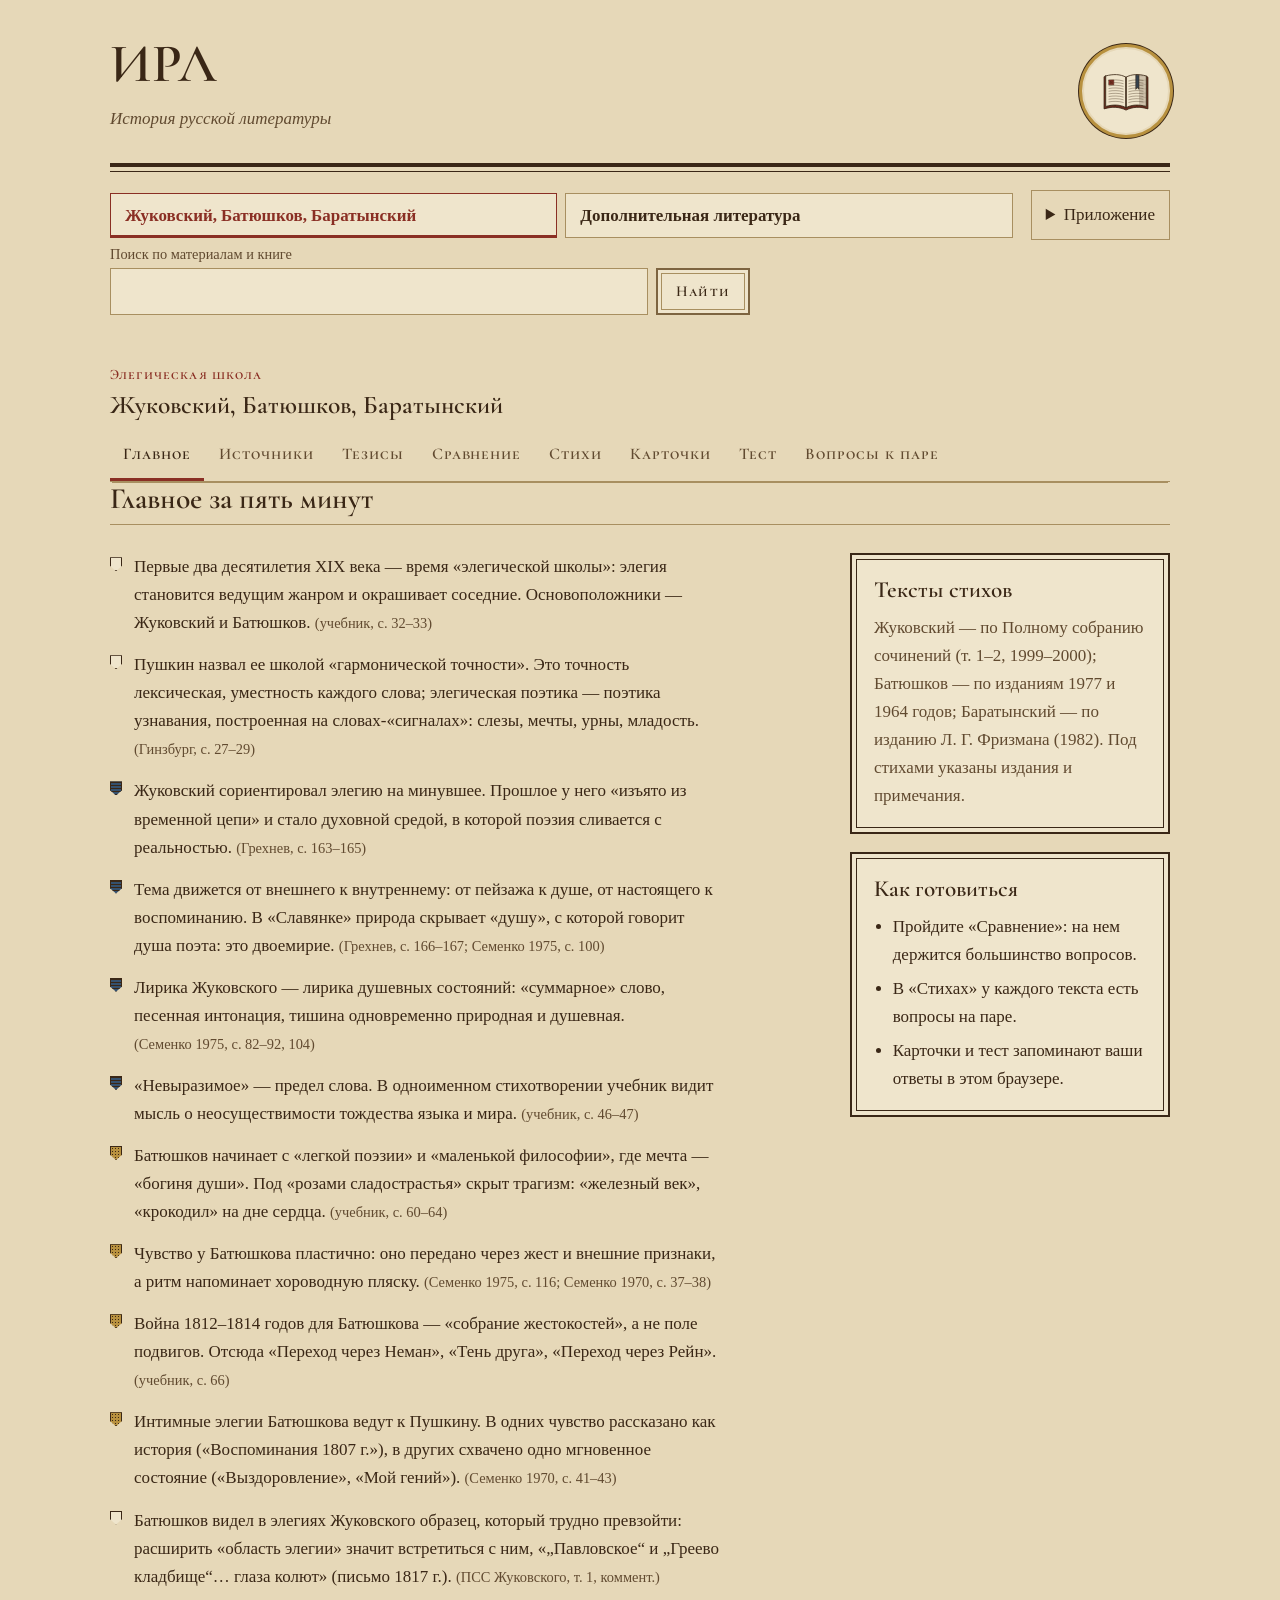
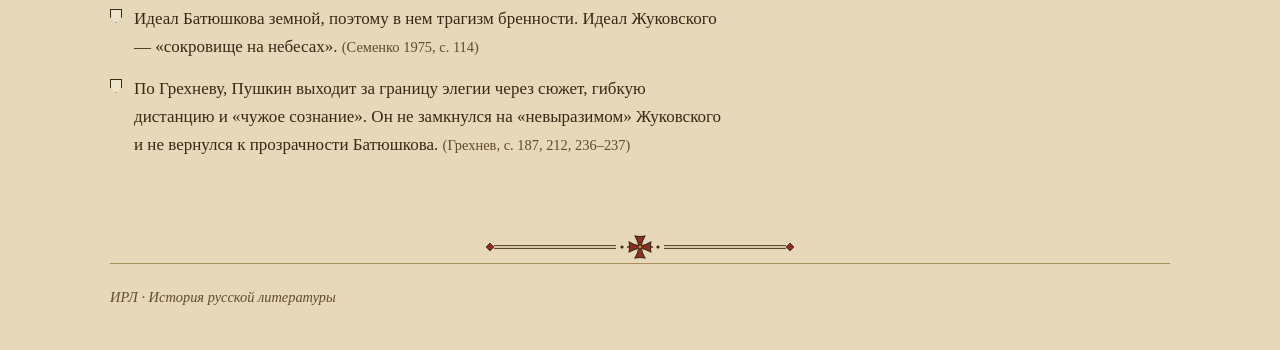
==== commit 7a833447: "Add Baratynsky study cards and quiz questions" ====
--- a/index.html
+++ b/index.html
@@ -86,9 +86,6 @@
 .box { background: var(--sheet); border: 1px solid var(--rule); border-radius: var(--radius); padding: 18px; display: grid; gap: 10px; }
 .box h3 { font-size: var(--s2); }
 .box ul { margin: 0; padding-left: 1.1em; display: grid; gap: 6px; }
-.status-row { display: flex; justify-content: space-between; gap: 12px; font-family: var(--ui); font-size: 0.95rem; }
-.meter { height: 6px; background: var(--rule); border-radius: 3px; overflow: hidden; }
-.meter i { display: block; height: 100%; background: var(--ok); }
 
 /* источники */
 .sources { display: grid; gap: 20px; }
@@ -267,8 +264,6 @@
 .box { padding: 22px; }
 .box h3 { font-size: 1.45rem; }
 .asec.q { padding: 20px 22px; }
-.meter { border-radius: 0; height: 7px; border: 1px solid var(--rule-strong); background: var(--deep); }
-.meter i { background: repeating-linear-gradient(45deg, transparent 0 2px, var(--ink) 2px 3px) var(--ok); }
 .pbtn, .fbtn, .pill, .btn, .opt { border-radius: 0; }
 .pbtn { border-color: var(--rule-strong); font-family: var(--body); }
 .pbtn[aria-pressed="true"].zh-b { box-shadow: inset 0 -3px 0 var(--zh); }
@@ -3857,6 +3852,42 @@
       "Монументальная историческая элегия",
       "Жанр, к которому Батюшков обращается с 1814 г.: «На развалинах замка в Швеции», «Переход через Рейн».",
       "Семенко 1977, коммент."
+    ],
+    [
+      "bar",
+      "Почему близкое свидание не радует героя?",
+      "Пережитая печаль изменила героя. Радость возвращается, когда он уже сомневается в своей способности быть счастливым.",
+      "«Он близок, близок день свиданья…», с. 37"
+    ],
+    [
+      "bar",
+      "«В душе моей одно волненье…»",
+      "Герой различает волнение от воспоминания и возвращение любви. Прошлое по-прежнему способно его встревожить.",
+      "«Разуверение», с. 99"
+    ],
+    [
+      "bar",
+      "«Мы жребии свои соединим»",
+      "В воображаемом браке герой и его будущая жена разделят жизненную участь. Слова об обмене тайными думами показывают, какой близости им будет недоставать.",
+      "«Признание», с. 110"
+    ],
+    [
+      "bar",
+      "Как песнопение врачует дух?",
+      "Душа певца обретает мир, когда скорбь получает стройное поэтическое выражение. Стихотворение связывает исцеление с действием гармонии.",
+      "«Болящий дух врачует песнопенье…», с. 115"
+    ],
+    [
+      "bar",
+      "Различение состояний у Баратынского",
+      "По Семенко, поэт уточняет границы между близкими переживаниями. Финал «Разуверения» отделяет волнение от любви, а «Признание» различает желание любить и способность полюбить снова.",
+      "И. М. Семенко, «Баратынский», с. 240–241"
+    ],
+    [
+      "bar",
+      "Разминовение во времени",
+      "По Бочарову, ранний герой не может принять счастье, которое приходит с опозданием. В «Разуверении» нежность собеседницы возвращается после того, как герой утратил веру в любовь.",
+      "С. Г. Бочаров, «Обречен борьбе верховной…», § 2"
     ]
   ];
 
@@ -4190,6 +4221,67 @@
         "«Невыразимое» и «Цвет завета»"
       ],
       "Батюшков хотел расширить «область элегии» и понимал, что встретится на этом пути с Жуковским (ПСС Жуковского, т. 1, коммент.)."
+    ],
+    [
+      "bar",
+      "В чём противоречие элегии «Он близок, близок день свиданья…»?",
+      [
+        "Желанная встреча близка, а герой сомневается, что сможет ей радоваться",
+        "Встреча отменяется, и герой упрекает друга",
+        "Радость встречи заставляет героя забыть дни печали",
+        "Герой пытается убедить друга отложить встречу"
+      ],
+      "Слова «Быть может, поздно миновали» связывают нынешнее смятение с пережитой печалью (издание 1982 года, с. 37)."
+    ],
+    [
+      "bar",
+      "Что, по словам героя, пробудит возвращение нежности в «Разуверении»?",
+      ["Волнение", "Любовь", "Ревность", "Надежду на свидание"],
+      "Финал прямо различает волнение и любовь. Воспоминания могут нарушить покой героя (издание 1982 года, с. 99)."
+    ],
+    [
+      "bar",
+      "Что объясняет охлаждение героя в «Признании»?",
+      [
+        "Долгая разлука и постепенное угасание чувства",
+        "Его внезапное увлечение другой женщиной",
+        "Прямой отказ возлюбленной встретиться",
+        "Её решение вступить в брак с другим"
+      ],
+      "Герой отводит подозрение в новом увлечении и говорит о годах разлуки. Образ пламени, которое «слабея постепенно» погасло само, подчёркивает длительность перемены (издание 1982 года, с. 109)."
+    ],
+    [
+      "bar",
+      "С чем стихотворение «Болящий дух врачует песнопенье…» связывает обретение мира?",
+      [
+        "С выражением скорби в гармоничной поэтической форме",
+        "С отказом певца говорить о своих скорбях",
+        "С возвращением к прежнему любовному чувству",
+        "С утешением, которое приносит заботливый друг"
+      ],
+      "Переход к исцелению выражен словами «Душа певца, согласно излитая» (издание 1982 года, с. 115)."
+    ],
+    [
+      "bar",
+      "Какую работу выполняют оттенки чувства в элегиях Баратынского, по Семенко?",
+      [
+        "Помогают различить переживания, которые легко спутать",
+        "Усиливают одно господствующее настроение",
+        "Заменяют психологические мотивы биографическими подробностями",
+        "Связывают переживания героя с пейзажем"
+      ],
+      "Семенко показывает это на финале «Разуверения», где привычная связь волнения с любовью размыкается (глава «Баратынский», с. 240–241)."
+    ],
+    [
+      "bar",
+      "Как Бочаров сопоставляет мотив недуга в «Разуверении» и «Болящий дух врачует песнопенье…»?",
+      [
+        "В элегии больной просит покоя, а в позднем стихотворении дух исцеляет искусство",
+        "Оба стихотворения связывают исцеление с возвращением возлюбленной",
+        "В элегии героя исцеляет поэзия, а в позднем стихотворении он ищет забвения во сне",
+        "Оба стихотворения объясняют душевный недуг неудачей поэта"
+      ],
+      "Бочаров прослеживает, как мотив больной души перерастает из частной ситуации в размышление о действии искусства (§ 4)."
     ]
   ];
 
@@ -4355,7 +4447,6 @@
   /* ---------- главное ---------- */
   (function renderOverview() {
     const p = $("#overview");
-    const fullCount = POEMS.filter(x => x.text.full).length;
     const list = el("ol", { class: "theses" }, THESES.map(([tag, t, r]) =>
       el("li", {}, dot(tag), el("span", {}, t + " ", el("span", { class: "ref", text: "(" + r + ")" })))
     ));
@@ -4366,8 +4457,6 @@
         el("div", { class: "aside" },
           el("div", { class: "box" },
             el("h3", { text: "Тексты стихов" }),
-            el("div", { class: "status-row" }, el("span", { text: "Полные тексты" }), el("b", { text: fullCount + " из " + POEMS.length })),
-            el("div", { class: "meter", role: "img", "aria-label": fullCount + " из " + POEMS.length }, el("i", { style: "width:" + Math.round(fullCount / POEMS.length * 100) + "%" })),
             el("p", { class: "muted", text: "Жуковский — по Полному собранию сочинений (т. 1–2, 1999–2000); Батюшков — по изданиям 1977 и 1964 годов; Баратынский — по изданию Л. Г. Фризмана (1982). Под стихами указаны издания и примечания." })
           ),
           el("div", { class: "box" },
@@ -4715,7 +4804,7 @@
     let known = new Set(store.get("known", []));
     const deck = () => CARDS.map((c, i) => ({ c, i })).filter(x => filter === "all" || x.c[0] === filter);
     const filters = el("div", { class: "filters", role: "group", "aria-label": "Фильтр карточек" });
-    [["all", "Все"], ["common", "Общее"], ["zh", "Жуковский"], ["bat", "Батюшков"]].forEach(([k, name]) => {
+    [["all", "Все"], ["common", "Общее"], ["zh", "Жуковский"], ["bat", "Батюшков"], ["bar", "Баратынский"]].forEach(([k, name]) => {
       filters.append(el("button", { class: "fbtn", "aria-pressed": k === filter ? "true" : "false", "data-k": k, onclick: () => {
         filter = k; idx = 0; filters.querySelectorAll(".fbtn").forEach(b => b.setAttribute("aria-pressed", b.dataset.k === k ? "true" : "false")); draw();
       } }, name));
@@ -4766,6 +4855,8 @@
   (function renderQuiz() {
     const p = $("#quiz");
     let answers = store.get("quiz", {});
+    let author = "all";
+    const questionIds = () => QUIZ.map((_, i) => i).filter(i => author === "all" || QUIZ[i][0] === author);
     // детерминированное перемешивание вариантов
     const order = QUIZ.map((q, qi) => {
       const idx = q[2].map((_, i) => i);
@@ -4775,32 +4866,52 @@
     });
     const scoreEl = el("span", { class: "score" });
     const list = el("ol", { class: "qlist" });
+    const filters = el("div", { class: "filters", role: "group", "aria-label": "Фильтр вопросов" });
+    for (const key of ["all", "common", "zh", "bat", "bar"]) {
+      filters.append(el("button", {
+        class: "fbtn", "aria-pressed": String(key === author), "data-author": key,
+        onclick: () => {
+          author = key;
+          for (const b of filters.children) b.setAttribute("aria-pressed", String(b.dataset.author === key));
+          drawQuiz();
+        }
+      }, key === "all" ? "Все" : POET[key]));
+    }
     function updateScore() {
-      const done = Object.keys(answers).length;
-      const right = Object.values(answers).filter(v => v === 0).length;
-      scoreEl.replaceChildren("Верно: ", el("b", { text: String(right) }), " из " + done + " отвеченных · всего " + QUIZ.length);
+      const ids = questionIds();
+      const done = ids.filter(i => answers[i] != null).length;
+      const right = ids.filter(i => answers[i] === 0).length;
+      scoreEl.replaceChildren("Верно: ", el("b", { text: String(right) }), " из " + done + " отвеченных · всего " + ids.length);
     }
-    function drawItem(qi) {
+    function drawItem(qi, position) {
       const [tag, q, opts, expl] = QUIZ[qi];
       const li = el("li", { class: "qitem", id: "q" + (qi + 1) });
       const chosen = answers[qi];
       const optBox = el("div", { class: "opts" });
       order[qi].forEach((oi) => {
-        const b = el("button", { class: "opt", disabled: chosen != null, onclick: () => { answers[qi] = oi; store.set("quiz", answers); li.replaceWith(drawItem(qi)); updateScore(); } }, opts[oi]);
+        const b = el("button", { class: "opt", disabled: chosen != null, onclick: () => { answers[qi] = oi; store.set("quiz", answers); li.replaceWith(drawItem(qi, position)); updateScore(); } }, opts[oi]);
         if (chosen != null) { if (oi === 0) b.classList.add("right"); else if (oi === chosen) b.classList.add("wrong"); }
         optBox.append(b);
       });
-      li.append(el("h3", {}, el("span", { class: "qn", text: (qi + 1) + "." }), el("span", {}, q, " ", dot(tag))), optBox);
+      li.append(el("h3", {}, el("span", { class: "qn", text: (position + 1) + "." }), el("span", {}, q, " ", dot(tag))), optBox);
       if (chosen != null) li.append(el("p", { class: "expl" }, chosen === 0 ? el("b", { class: "r", text: "Верно. " }) : el("b", { class: "w", text: "Неверно. " }), "Ответ: " + opts[0] + ". " + expl));
       return li;
     }
-    QUIZ.forEach((_, qi) => list.append(drawItem(qi)));
+    function drawQuiz() {
+      list.replaceChildren(...questionIds().map(drawItem));
+      updateScore();
+    }
     p.append(
       el("h2", { text: "Тест" }),
-      el("div", { class: "quizbar" }, scoreEl, el("button", { class: "btn", onclick: () => { answers = {}; store.set("quiz", answers); list.replaceChildren(...QUIZ.map((_, qi) => drawItem(qi))); updateScore(); } }, "Начать заново")),
+      filters,
+      el("div", { class: "quizbar" }, scoreEl, el("button", { class: "btn", onclick: () => {
+        for (const qi of questionIds()) delete answers[qi];
+        store.set("quiz", answers);
+        drawQuiz();
+      } }, "Начать заново")),
       list
     );
-    updateScore();
+    drawQuiz();
   })();
 
   /* ---------- вопросы ---------- */
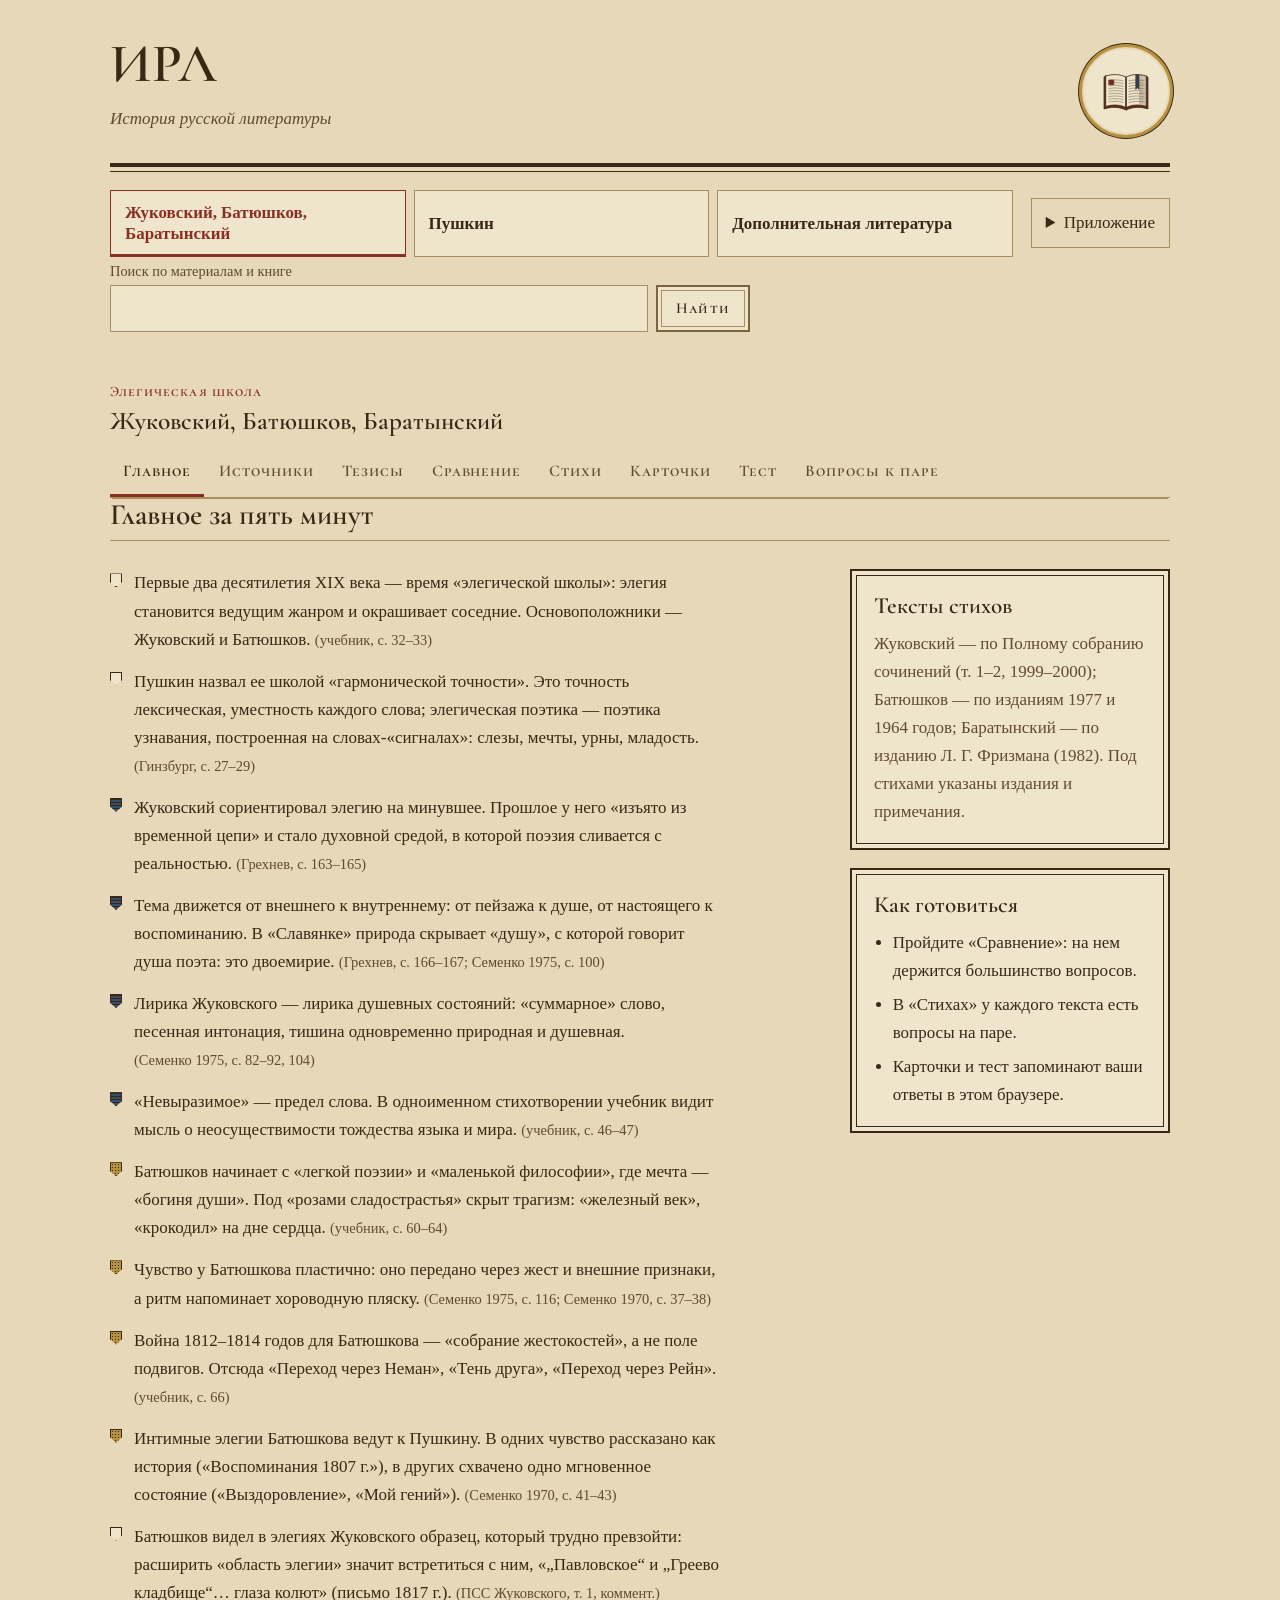
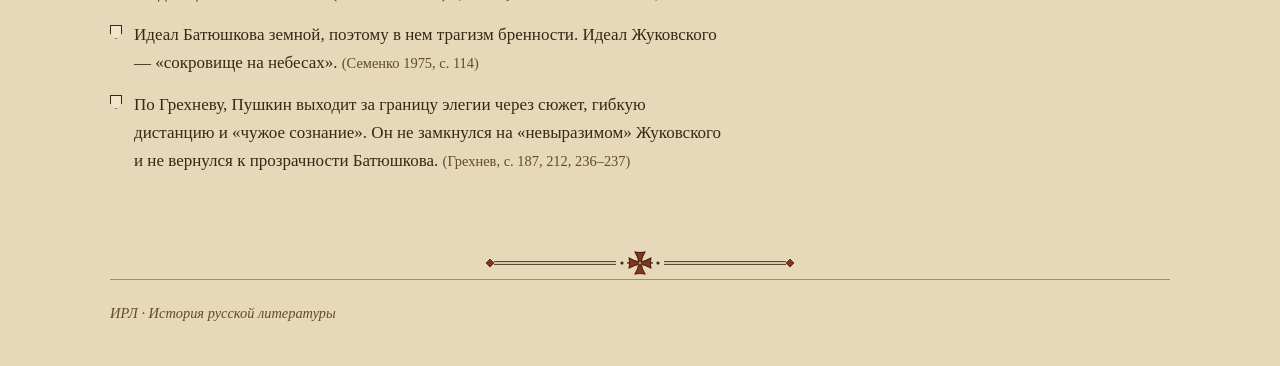
==== commit 985fcdb6: "Add Pushkin lyric study section" ====
--- a/index.html
+++ b/index.html
@@ -350,6 +350,7 @@
 <div class="wrap hrl-nav">
   <nav class="hrl-sections" aria-label="Разделы ИРЛ">
     <a id="section-study" href="#overview">Жуковский, Батюшков, Баратынский</a>
+    <a href="./pushkin.html">Пушкин</a>
     <a id="section-reading" href="#reading">Дополнительная литература</a>
   </nav>
   <details class="hrl-app"><summary>Приложение</summary>
@@ -4963,5 +4964,6 @@
 </script>
 
 <script src="./pwa.js" defer></script>
+<script src="./pushkin-data.js" defer></script>
 <script src="./hrl-search.js" defer></script>
 </body></html>
--- a/hrl.css
+++ b/hrl.css
@@ -58,3 +58,6 @@
   .hrl-triple .crow.head{display:none}
   .hrl-triple .tag{display:inline-flex;align-items:center;gap:.25em}
 }
+
+.hrl-sections{grid-template-columns:repeat(3,minmax(0,1fr))}
+@media(max-width:620px){.hrl-sections{grid-template-columns:1fr}}
